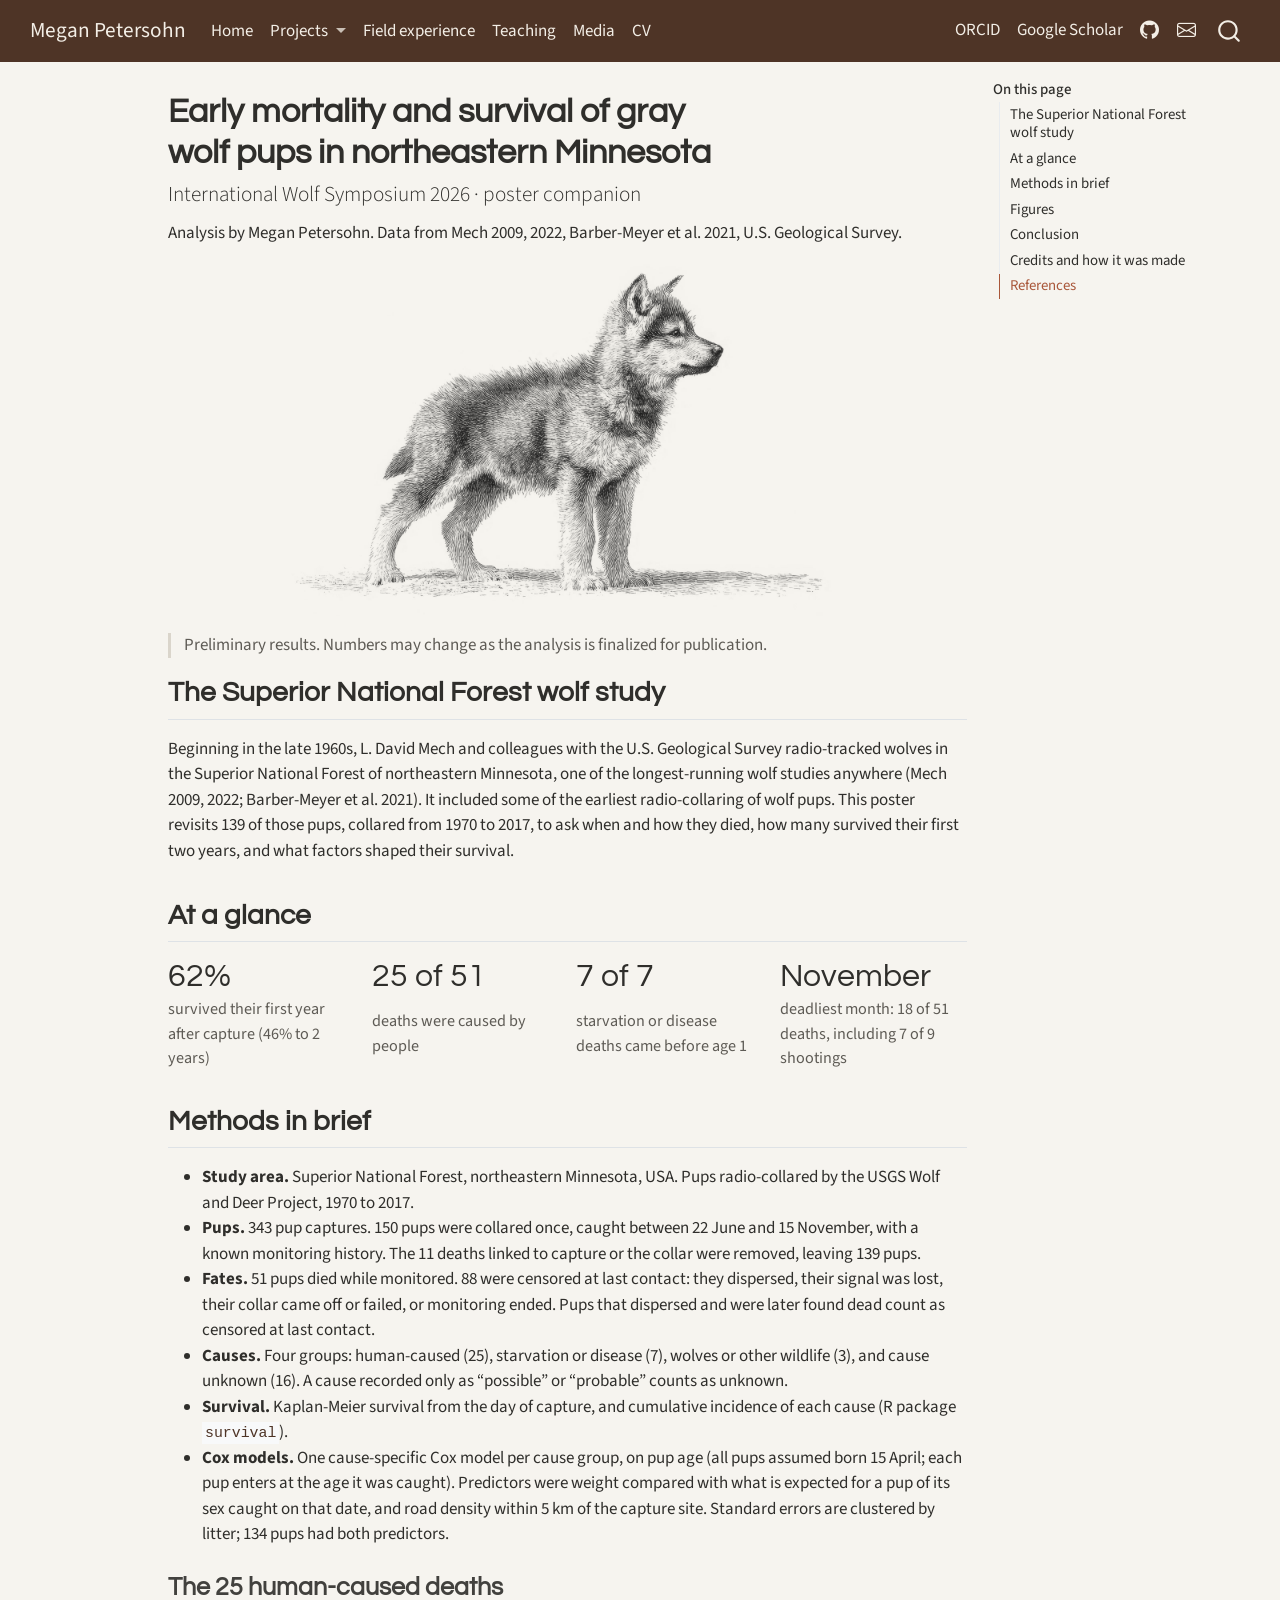
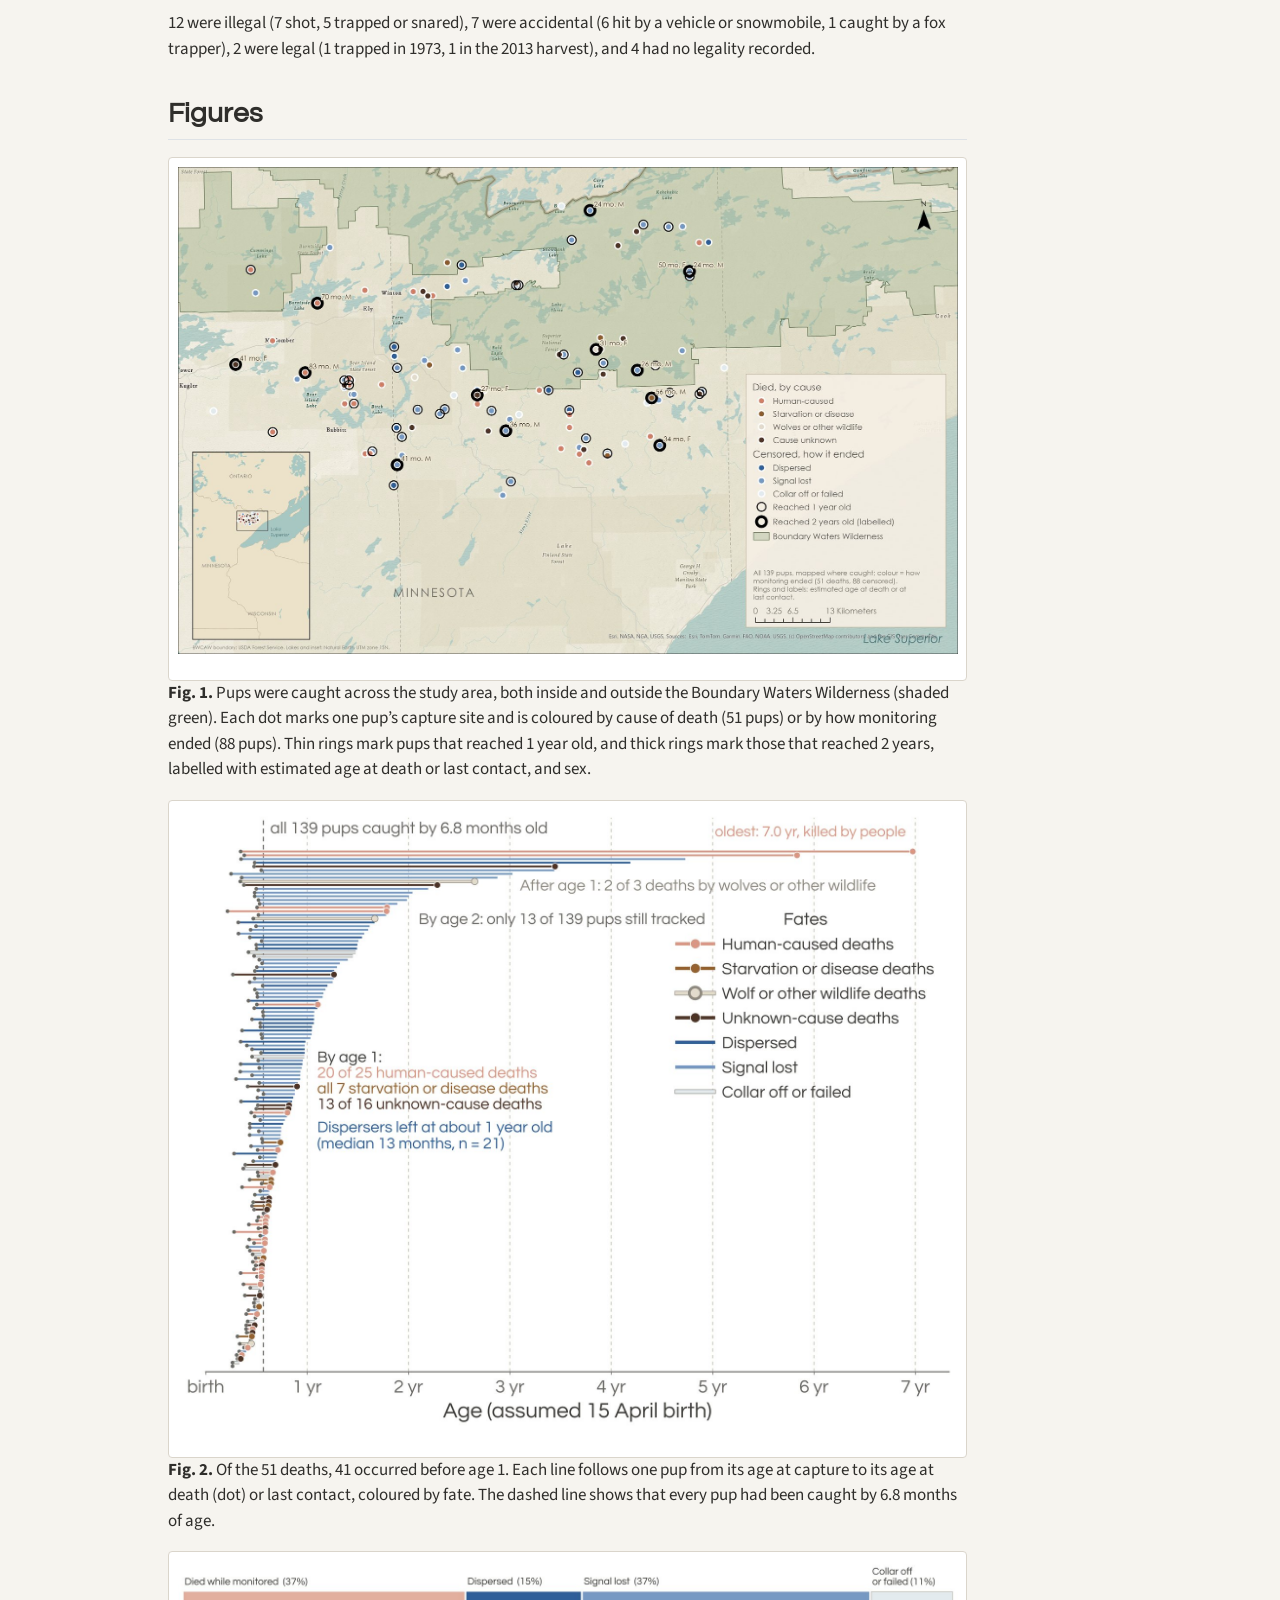
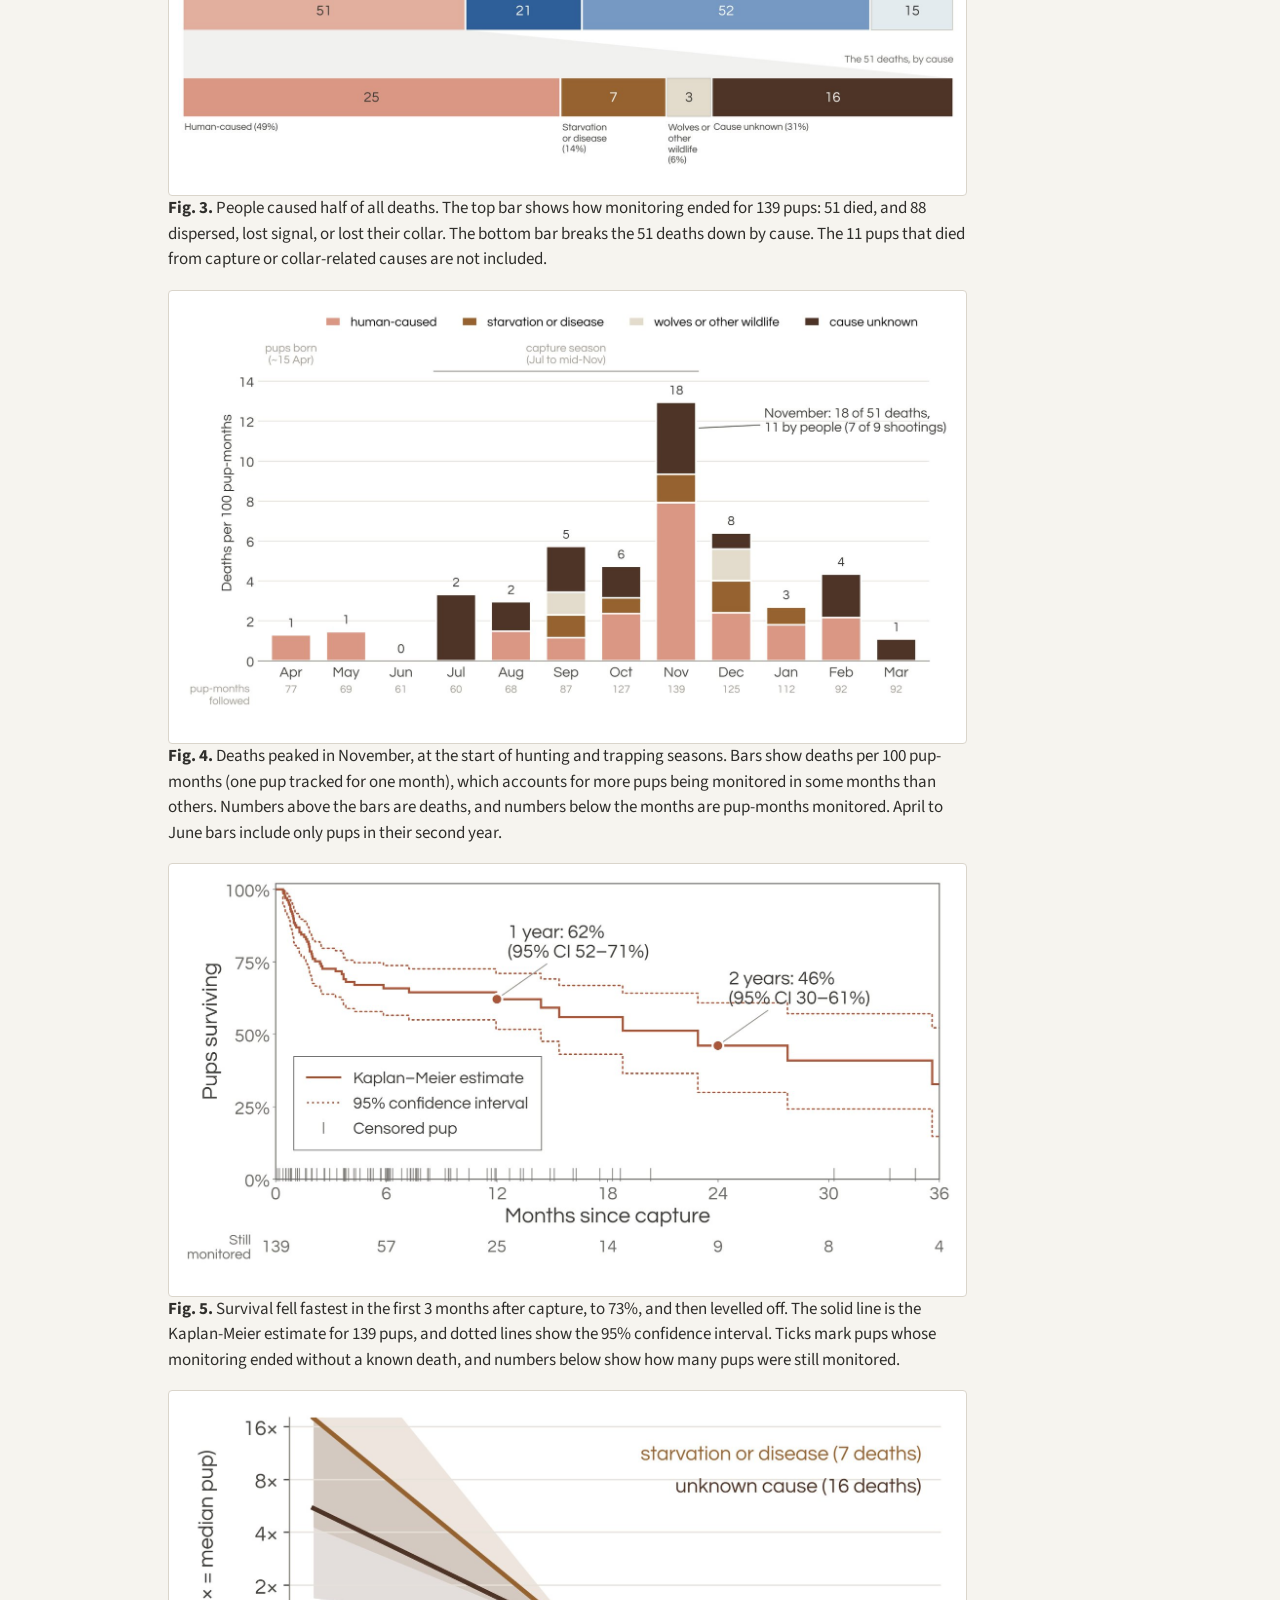
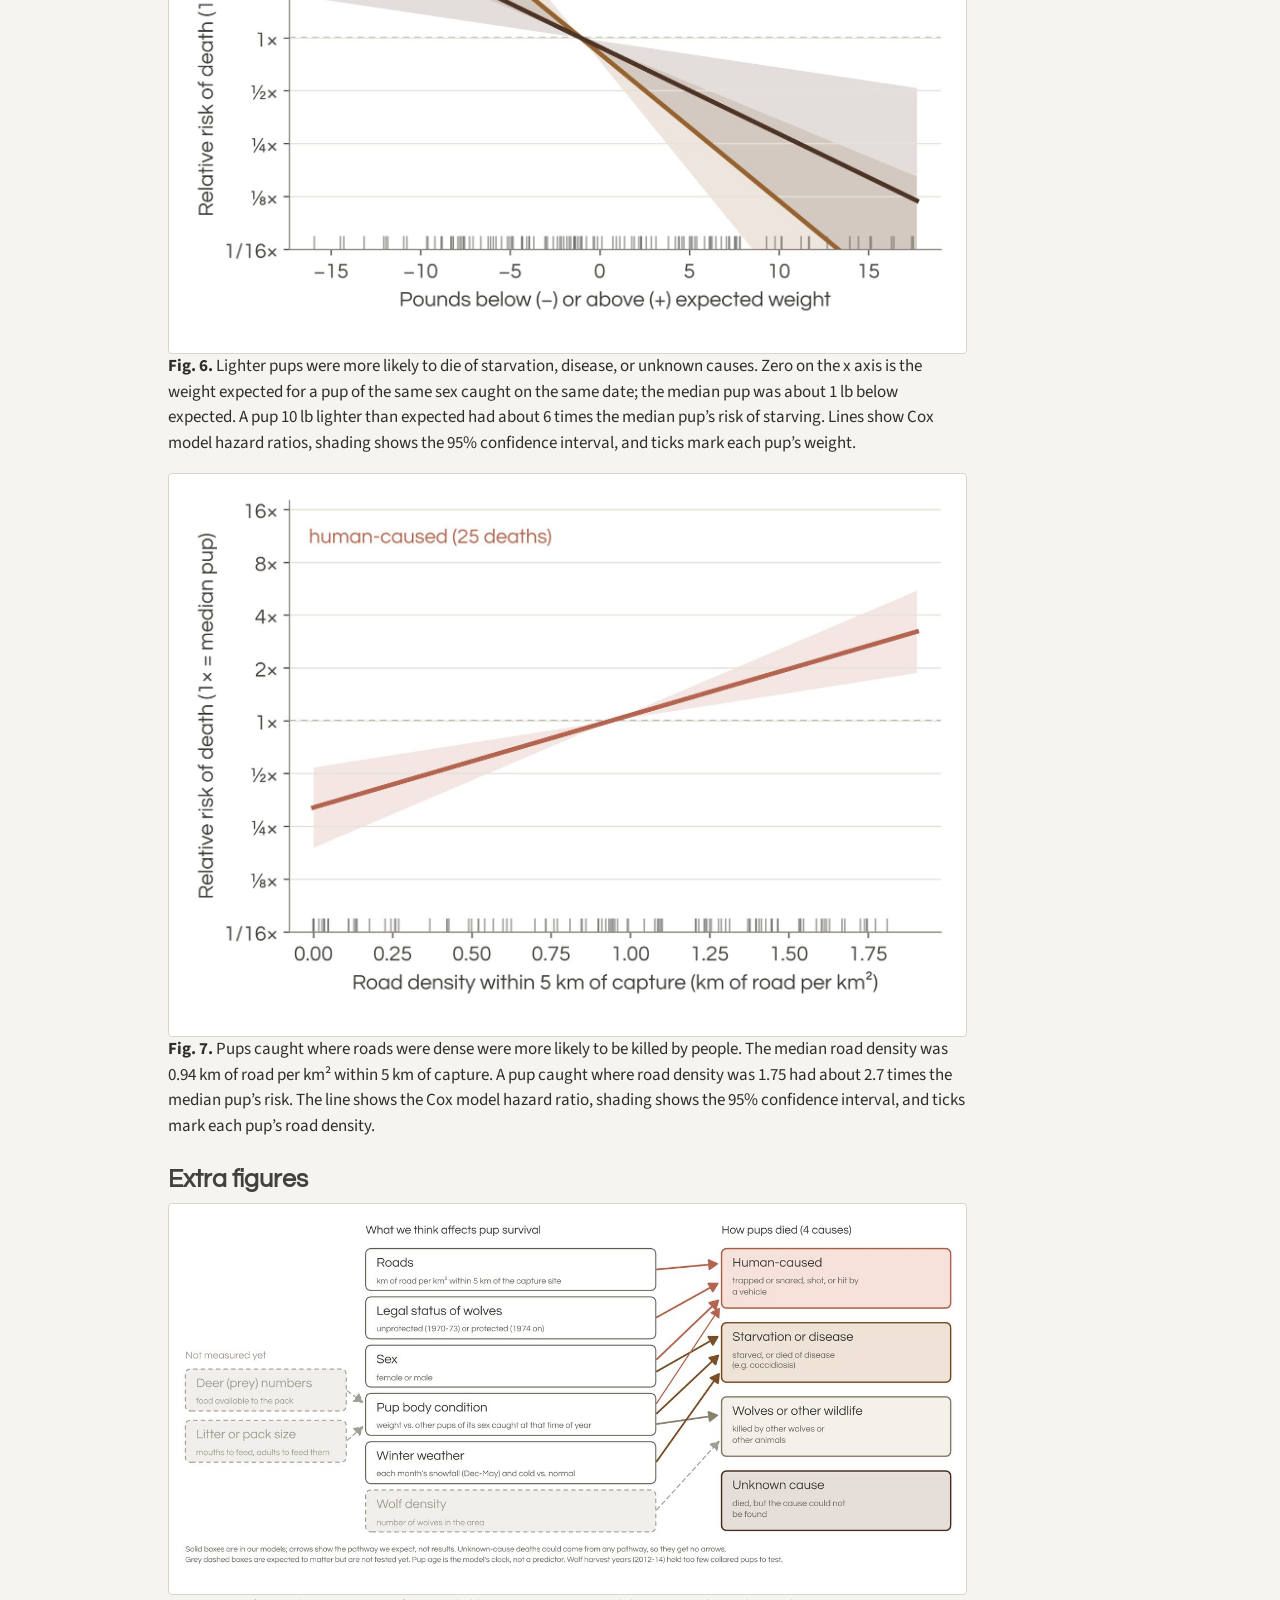
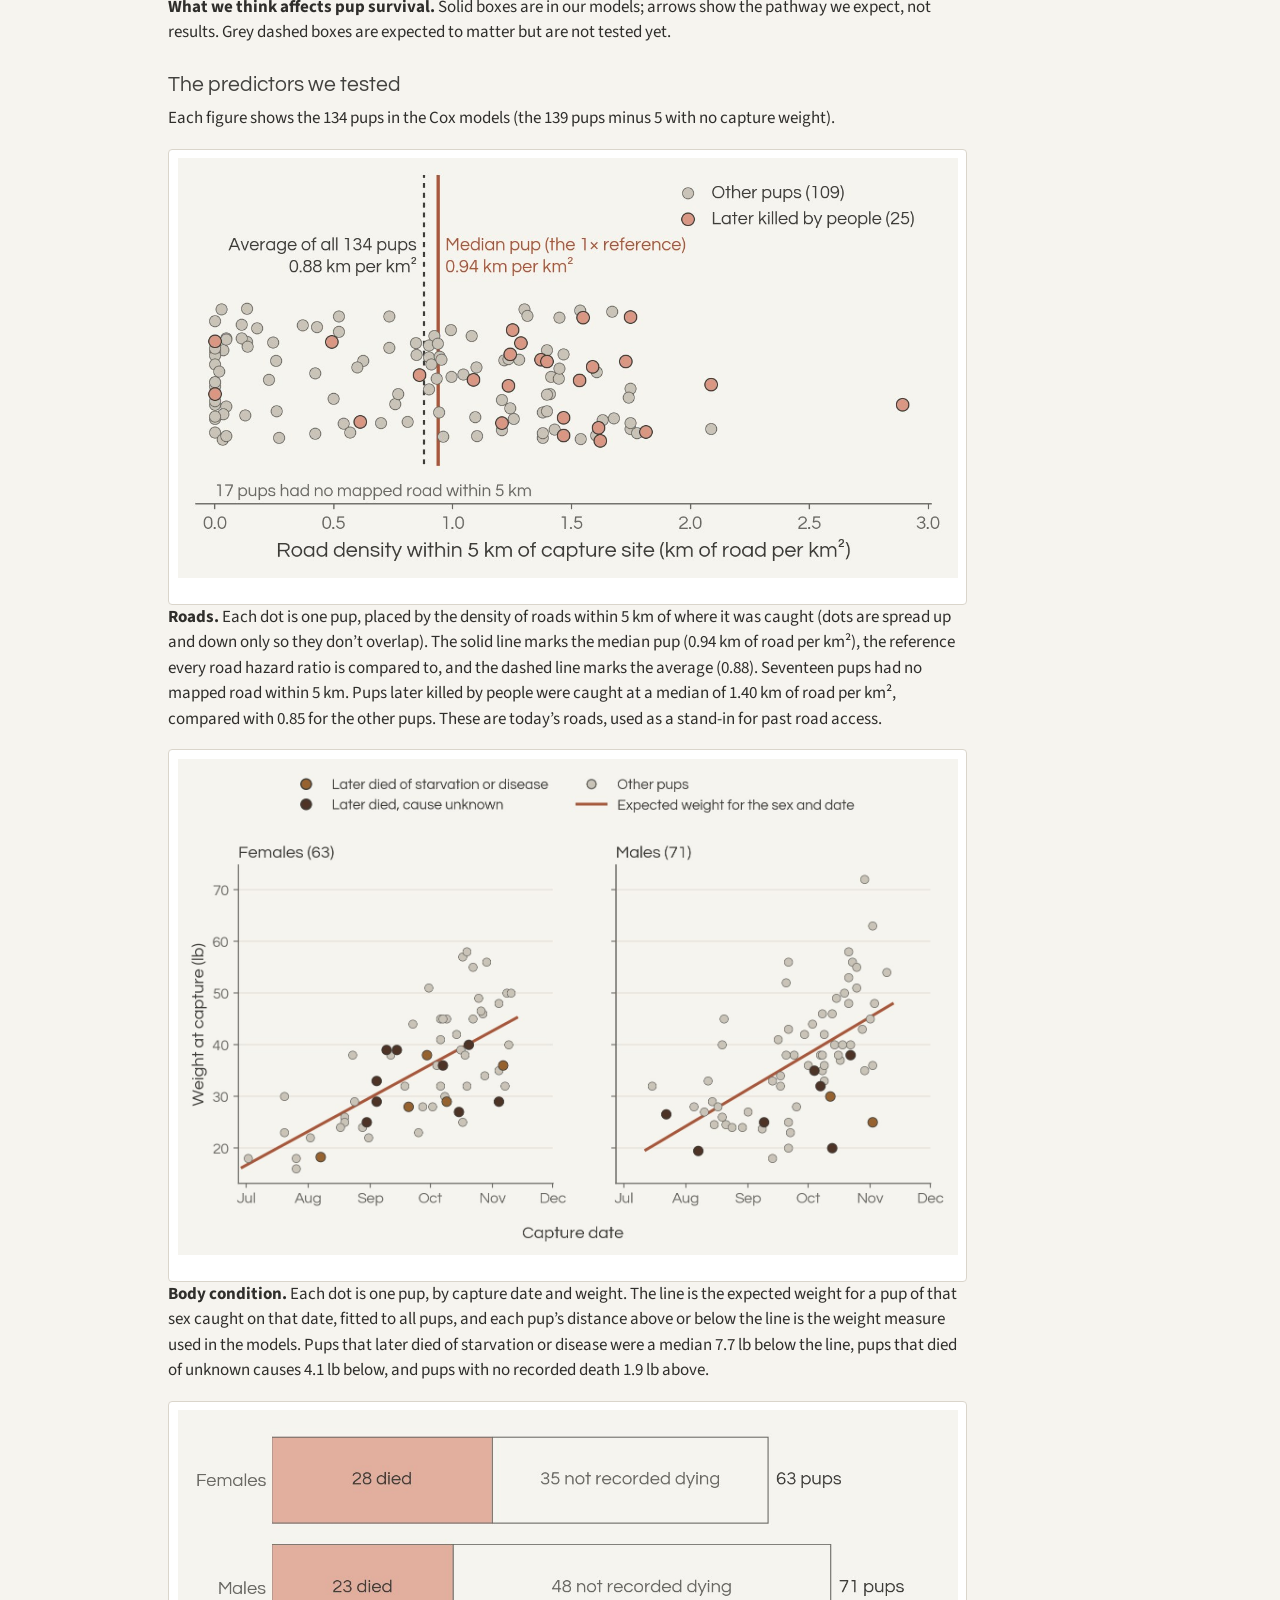
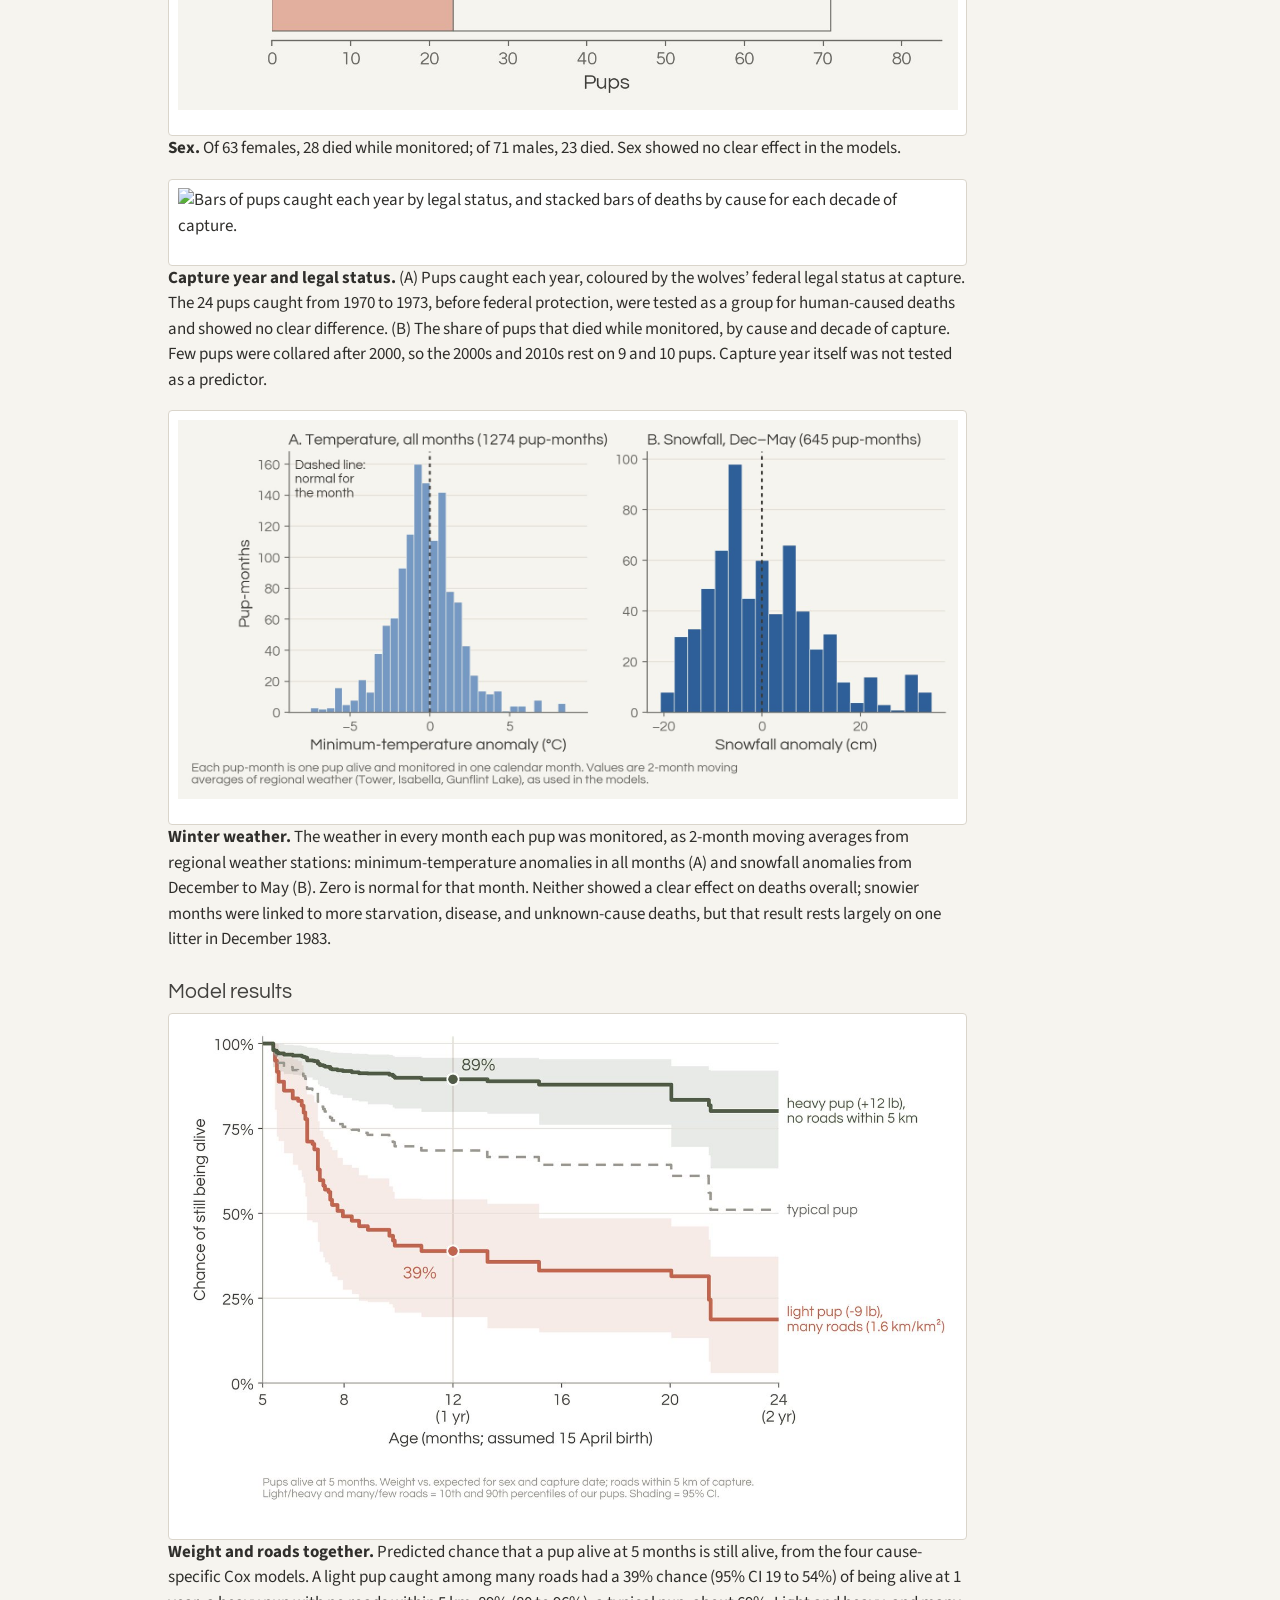
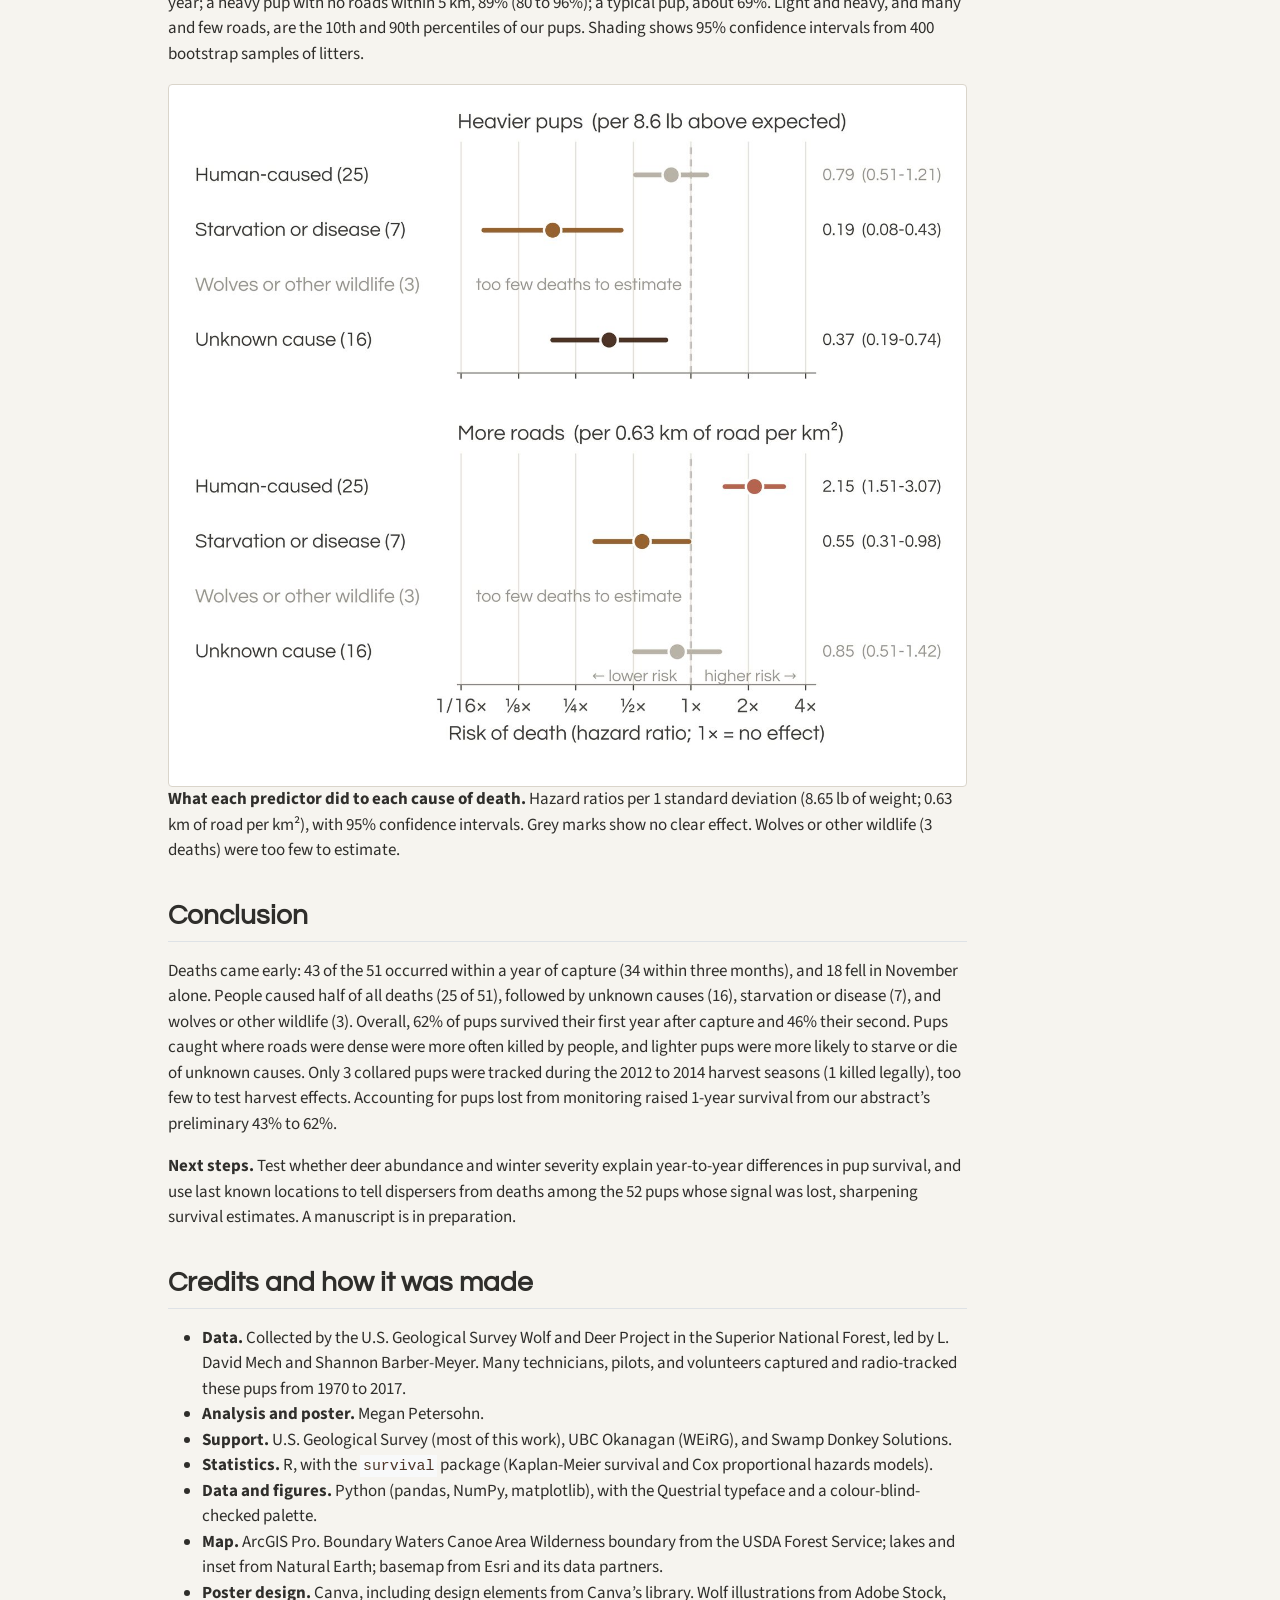
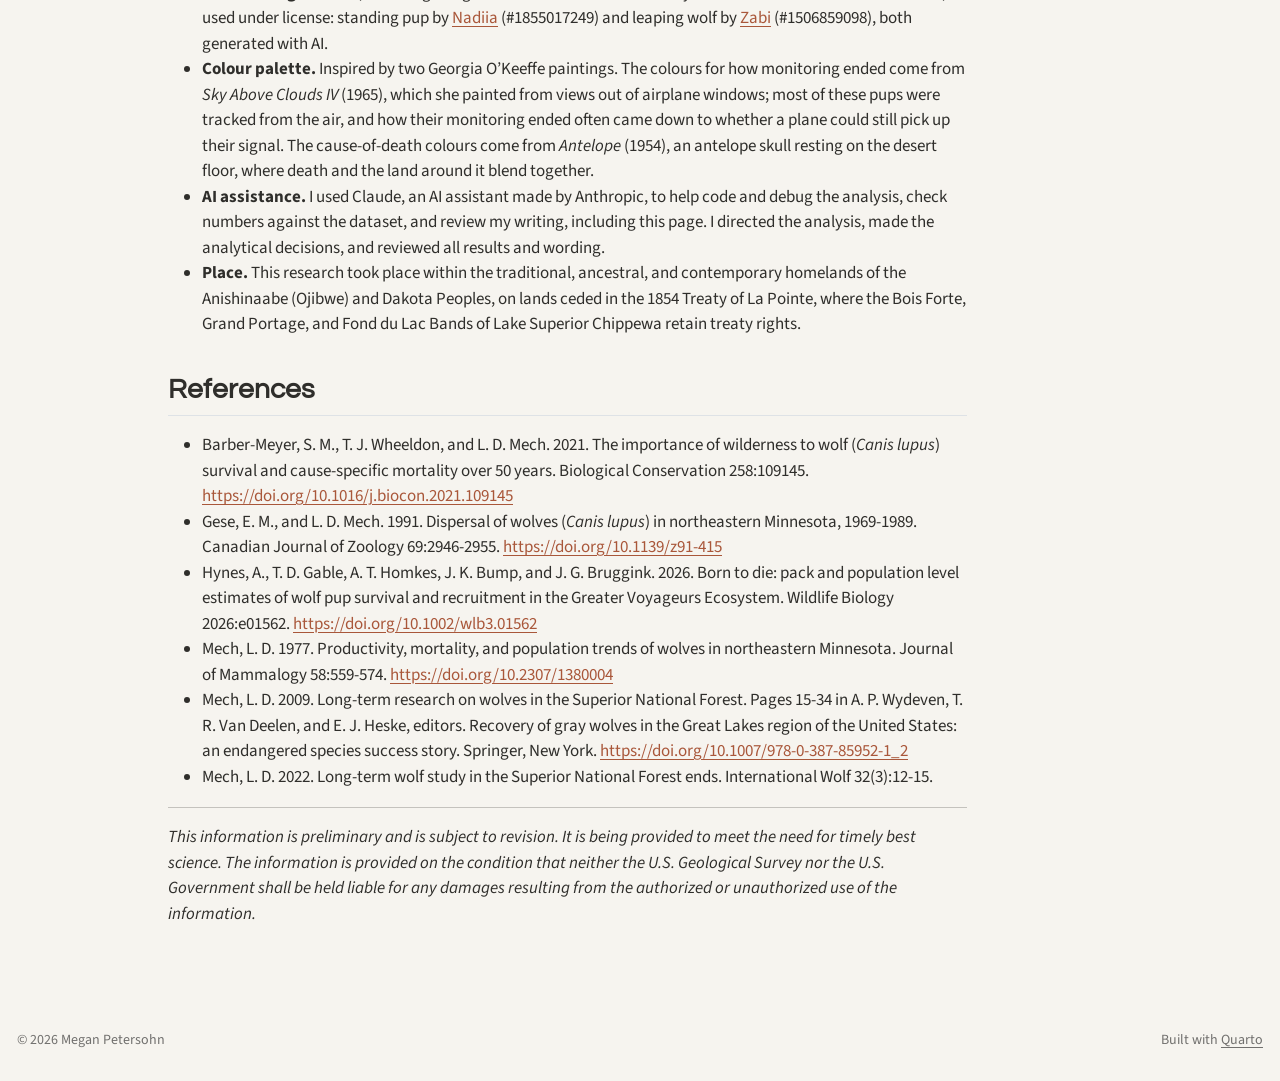
==== docs/projects/snf-wolf-pups/index.html @ c28c731f "Add DAG and predictor figures to poster page" ====
<!DOCTYPE html>
<html xmlns="http://www.w3.org/1999/xhtml" lang="en" xml:lang="en"><head>

<meta charset="utf-8">
<meta name="generator" content="quarto-1.6.40">

<meta name="viewport" content="width=device-width, initial-scale=1.0, user-scalable=yes">

<meta name="description" content="Analysis by Megan Petersohn. Data from Mech 2009, 2022, Barber-Meyer et al.&nbsp;2021, U.S. Geological Survey.">

<title>Early mortality and survival of gray wolf pups in northeastern Minnesota – Megan Petersohn</title>
<style>
code{white-space: pre-wrap;}
span.smallcaps{font-variant: small-caps;}
div.columns{display: flex; gap: min(4vw, 1.5em);}
div.column{flex: auto; overflow-x: auto;}
div.hanging-indent{margin-left: 1.5em; text-indent: -1.5em;}
ul.task-list{list-style: none;}
ul.task-list li input[type="checkbox"] {
  width: 0.8em;
  margin: 0 0.8em 0.2em -1em; /* quarto-specific, see https://github.com/quarto-dev/quarto-cli/issues/4556 */ 
  vertical-align: middle;
}
</style>


<script src="../../site_libs/quarto-nav/quarto-nav.js"></script>
<script src="../../site_libs/quarto-nav/headroom.min.js"></script>
<script src="../../site_libs/clipboard/clipboard.min.js"></script>
<script src="../../site_libs/quarto-search/autocomplete.umd.js"></script>
<script src="../../site_libs/quarto-search/fuse.min.js"></script>
<script src="../../site_libs/quarto-search/quarto-search.js"></script>
<meta name="quarto:offset" content="../../">
<script src="../../site_libs/quarto-html/quarto.js"></script>
<script src="../../site_libs/quarto-html/popper.min.js"></script>
<script src="../../site_libs/quarto-html/tippy.umd.min.js"></script>
<script src="../../site_libs/quarto-html/anchor.min.js"></script>
<link href="../../site_libs/quarto-html/tippy.css" rel="stylesheet">
<link href="../../site_libs/quarto-html/quarto-syntax-highlighting-549806ee2085284f45b00abea8c6df48.css" rel="stylesheet" id="quarto-text-highlighting-styles">
<script src="../../site_libs/bootstrap/bootstrap.min.js"></script>
<link href="../../site_libs/bootstrap/bootstrap-icons.css" rel="stylesheet">
<link href="../../site_libs/bootstrap/bootstrap-301045ceb5a69488ad2a655b0d117735.min.css" rel="stylesheet" append-hash="true" id="quarto-bootstrap" data-mode="light">
<script id="quarto-search-options" type="application/json">{
  "location": "navbar",
  "copy-button": false,
  "collapse-after": 3,
  "panel-placement": "end",
  "type": "overlay",
  "limit": 50,
  "keyboard-shortcut": [
    "f",
    "/",
    "s"
  ],
  "show-item-context": false,
  "language": {
    "search-no-results-text": "No results",
    "search-matching-documents-text": "matching documents",
    "search-copy-link-title": "Copy link to search",
    "search-hide-matches-text": "Hide additional matches",
    "search-more-match-text": "more match in this document",
    "search-more-matches-text": "more matches in this document",
    "search-clear-button-title": "Clear",
    "search-text-placeholder": "",
    "search-detached-cancel-button-title": "Cancel",
    "search-submit-button-title": "Submit",
    "search-label": "Search"
  }
}</script>
<style>html{ scroll-behavior: smooth; }</style>


</head>

<body class="nav-fixed">

<div id="quarto-search-results"></div>
  <header id="quarto-header" class="headroom fixed-top">
    <nav class="navbar navbar-expand-xl " data-bs-theme="dark">
      <div class="navbar-container container-fluid">
      <div class="navbar-brand-container mx-auto">
    <a class="navbar-brand" href="../../index.html">
    <span class="navbar-title">Megan Petersohn</span>
    </a>
  </div>
            <div id="quarto-search" class="" title="Search"></div>
          <button class="navbar-toggler" type="button" data-bs-toggle="collapse" data-bs-target="#navbarCollapse" aria-controls="navbarCollapse" role="menu" aria-expanded="false" aria-label="Toggle navigation" onclick="if (window.quartoToggleHeadroom) { window.quartoToggleHeadroom(); }">
  <span class="navbar-toggler-icon"></span>
</button>
          <div class="collapse navbar-collapse" id="navbarCollapse">
            <ul class="navbar-nav navbar-nav-scroll me-auto">
  <li class="nav-item">
    <a class="nav-link" href="../../index.html"> 
<span class="menu-text">Home</span></a>
  </li>  
  <li class="nav-item dropdown ">
    <a class="nav-link dropdown-toggle" href="#" id="nav-menu-projects" role="link" data-bs-toggle="dropdown" aria-expanded="false">
 <span class="menu-text">Projects</span>
    </a>
    <ul class="dropdown-menu" aria-labelledby="nav-menu-projects">    
        <li>
    <a class="dropdown-item" href="../../research.html">
 <span class="dropdown-text">Current projects</span></a>
  </li>  
        <li>
    <a class="dropdown-item" href="../../projects/wtd-expansion/index.html">
 <span class="dropdown-text">White-tailed deer</span></a>
  </li>  
        <li>
    <a class="dropdown-item" href="../../projects/snf-wolf-pups/index.html">
 <span class="dropdown-text">Wolf pup survival</span></a>
  </li>  
    </ul>
  </li>
  <li class="nav-item">
    <a class="nav-link" href="../../experience.html"> 
<span class="menu-text">Field experience</span></a>
  </li>  
  <li class="nav-item">
    <a class="nav-link" href="../../teaching.html"> 
<span class="menu-text">Teaching</span></a>
  </li>  
  <li class="nav-item">
    <a class="nav-link" href="../../media.html"> 
<span class="menu-text">Media</span></a>
  </li>  
  <li class="nav-item">
    <a class="nav-link" href="../../cv.html"> 
<span class="menu-text">CV</span></a>
  </li>  
</ul>
            <ul class="navbar-nav navbar-nav-scroll ms-auto">
  <li class="nav-item">
    <a class="nav-link" href="https://orcid.org/0000-0002-8955-9980"> 
<span class="menu-text">ORCID</span></a>
  </li>  
  <li class="nav-item">
    <a class="nav-link" href="https://scholar.google.com/citations?user=bjq4MwMAAAAJ"> 
<span class="menu-text">Google Scholar</span></a>
  </li>  
  <li class="nav-item compact">
    <a class="nav-link" href="https://github.com/meganpetersohn"> <i class="bi bi-github" role="img" aria-label="GitHub">
</i> 
<span class="menu-text"></span></a>
  </li>  
  <li class="nav-item compact">
    <a class="nav-link" href="mailto:megan.c.petersohn@gmail.com"> <i class="bi bi-envelope" role="img" aria-label="Email">
</i> 
<span class="menu-text"></span></a>
  </li>  
</ul>
          </div> <!-- /navcollapse -->
            <div class="quarto-navbar-tools">
</div>
      </div> <!-- /container-fluid -->
    </nav>
</header>
<!-- content -->
<div id="quarto-content" class="quarto-container page-columns page-rows-contents page-layout-article page-navbar">
<!-- sidebar -->
<!-- margin-sidebar -->
    <div id="quarto-margin-sidebar" class="sidebar margin-sidebar">
        <nav id="TOC" role="doc-toc" class="toc-active">
    <h2 id="toc-title">On this page</h2>
   
  <ul>
  <li><a href="#the-superior-national-forest-wolf-study" id="toc-the-superior-national-forest-wolf-study" class="nav-link active" data-scroll-target="#the-superior-national-forest-wolf-study">The Superior National Forest wolf study</a></li>
  <li><a href="#at-a-glance" id="toc-at-a-glance" class="nav-link" data-scroll-target="#at-a-glance">At a glance</a></li>
  <li><a href="#methods-in-brief" id="toc-methods-in-brief" class="nav-link" data-scroll-target="#methods-in-brief">Methods in brief</a>
  <ul class="collapse">
  <li><a href="#the-25-human-caused-deaths" id="toc-the-25-human-caused-deaths" class="nav-link" data-scroll-target="#the-25-human-caused-deaths">The 25 human-caused deaths</a></li>
  </ul></li>
  <li><a href="#figures" id="toc-figures" class="nav-link" data-scroll-target="#figures">Figures</a>
  <ul class="collapse">
  <li><a href="#extra-figures" id="toc-extra-figures" class="nav-link" data-scroll-target="#extra-figures">Extra figures</a></li>
  </ul></li>
  <li><a href="#conclusion" id="toc-conclusion" class="nav-link" data-scroll-target="#conclusion">Conclusion</a></li>
  <li><a href="#credits-and-how-it-was-made" id="toc-credits-and-how-it-was-made" class="nav-link" data-scroll-target="#credits-and-how-it-was-made">Credits and how it was made</a></li>
  <li><a href="#references" id="toc-references" class="nav-link" data-scroll-target="#references">References</a></li>
  </ul>
</nav>
    </div>
<!-- main -->
<main class="content" id="quarto-document-content">

<header id="title-block-header" class="quarto-title-block default">
<div class="quarto-title">
<h1 class="title">Early mortality and survival of gray wolf pups in northeastern Minnesota</h1>
<p class="subtitle lead">International Wolf Symposium 2026 · poster companion</p>
</div>

<div>
  <div class="description">
    Analysis by Megan Petersohn. Data from Mech 2009, 2022, Barber-Meyer et al.&nbsp;2021, U.S. Geological Survey.
  </div>
</div>


<div class="quarto-title-meta">

    
  
    
  </div>
  


</header>


<img src="figs/wolf_pup_header.jpg" alt="Pencil-style drawing of a young wolf pup standing in profile, looking right." class="pup-header">
<div class="prelim">
<p>Preliminary results. Numbers may change as the analysis is finalized for publication.</p>
</div>
<section id="the-superior-national-forest-wolf-study" class="level2">
<h2 class="anchored" data-anchor-id="the-superior-national-forest-wolf-study">The Superior National Forest wolf study</h2>
<p>Beginning in the late 1960s, L. David Mech and colleagues with the U.S. Geological Survey radio-tracked wolves in the Superior National Forest of northeastern Minnesota, one of the longest-running wolf studies anywhere (Mech 2009, 2022; Barber-Meyer et al.&nbsp;2021). It included some of the earliest radio-collaring of wolf pups. This poster revisits 139 of those pups, collared from 1970 to 2017, to ask when and how they died, how many survived their first two years, and what factors shaped their survival.</p>
</section>
<section id="at-a-glance" class="level2">
<h2 class="anchored" data-anchor-id="at-a-glance">At a glance</h2>
<div class="glance">
<div>
<b>62%</b><span>survived their first year after capture (46% to 2 years)</span>
</div>
<div>
<b>25 of 51</b><span>deaths were caused by people</span>
</div>
<div>
<b>7 of 7</b><span>starvation or disease deaths came before age 1</span>
</div>
<div>
<b>November</b><span>deadliest month: 18 of 51 deaths, including 7 of 9 shootings</span>
</div>
</div>
</section>
<section id="methods-in-brief" class="level2">
<h2 class="anchored" data-anchor-id="methods-in-brief">Methods in brief</h2>
<ul>
<li><strong>Study area.</strong> Superior National Forest, northeastern Minnesota, USA. Pups radio-collared by the USGS Wolf and Deer Project, 1970 to 2017.</li>
<li><strong>Pups.</strong> 343 pup captures. 150 pups were collared once, caught between 22 June and 15 November, with a known monitoring history. The 11 deaths linked to capture or the collar were removed, leaving 139 pups.</li>
<li><strong>Fates.</strong> 51 pups died while monitored. 88 were censored at last contact: they dispersed, their signal was lost, their collar came off or failed, or monitoring ended. Pups that dispersed and were later found dead count as censored at last contact.</li>
<li><strong>Causes.</strong> Four groups: human-caused (25), starvation or disease (7), wolves or other wildlife (3), and cause unknown (16). A cause recorded only as “possible” or “probable” counts as unknown.</li>
<li><strong>Survival.</strong> Kaplan-Meier survival from the day of capture, and cumulative incidence of each cause (R package <code>survival</code>).</li>
<li><strong>Cox models.</strong> One cause-specific Cox model per cause group, on pup age (all pups assumed born 15 April; each pup enters at the age it was caught). Predictors were weight compared with what is expected for a pup of its sex caught on that date, and road density within 5 km of the capture site. Standard errors are clustered by litter; 134 pups had both predictors.</li>
</ul>
<section id="the-25-human-caused-deaths" class="level3">
<h3 class="anchored" data-anchor-id="the-25-human-caused-deaths">The 25 human-caused deaths</h3>
<p>12 were illegal (7 shot, 5 trapped or snared), 7 were accidental (6 hit by a vehicle or snowmobile, 1 caught by a fox trapper), 2 were legal (1 trapped in 1973, 1 in the 2013 harvest), and 4 had no legality recorded.</p>
</section>
</section>
<section id="figures" class="level2">
<h2 class="anchored" data-anchor-id="figures">Figures</h2>
<div class="plate">
<p><img src="figs/map.jpg" class="img-fluid" alt="Map of the study area around Ely, Minnesota, showing all 139 pups at their capture sites."></p>
</div>
<p><strong>Fig. 1.</strong> Pups were caught across the study area, both inside and outside the Boundary Waters Wilderness (shaded green). Each dot marks one pup’s capture site and is coloured by cause of death (51 pups) or by how monitoring ended (88 pups). Thin rings mark pups that reached 1 year old, and thick rings mark those that reached 2 years, labelled with estimated age at death or last contact, and sex.</p>
<div class="plate">
<p><img src="figs/histories.jpg" class="img-fluid" alt="One line per pup from age at capture to death or last contact, coloured by fate."></p>
</div>
<p><strong>Fig. 2.</strong> Of the 51 deaths, 41 occurred before age 1. Each line follows one pup from its age at capture to its age at death (dot) or last contact, coloured by fate. The dashed line shows that every pup had been caught by 6.8 months of age.</p>
<div class="plate">
<p><img src="figs/fates.jpg" class="img-fluid" alt="Stacked bars of how monitoring ended and the 51 deaths by cause."></p>
</div>
<p><strong>Fig. 3.</strong> People caused half of all deaths. The top bar shows how monitoring ended for 139 pups: 51 died, and 88 dispersed, lost signal, or lost their collar. The bottom bar breaks the 51 deaths down by cause. The 11 pups that died from capture or collar-related causes are not included.</p>
<div class="plate">
<p><img src="figs/calendar.jpg" class="img-fluid" alt="Deaths per 100 pup-months by calendar month and cause, peaking in November."></p>
</div>
<p><strong>Fig. 4.</strong> Deaths peaked in November, at the start of hunting and trapping seasons. Bars show deaths per 100 pup-months (one pup tracked for one month), which accounts for more pups being monitored in some months than others. Numbers above the bars are deaths, and numbers below the months are pup-months monitored. April to June bars include only pups in their second year.</p>
<div class="plate">
<p><img src="figs/km.jpg" class="img-fluid" alt="Kaplan-Meier survival curve over 36 months since capture."></p>
</div>
<p><strong>Fig. 5.</strong> Survival fell fastest in the first 3 months after capture, to 73%, and then levelled off. The solid line is the Kaplan-Meier estimate for 139 pups, and dotted lines show the 95% confidence interval. Ticks mark pups whose monitoring ended without a known death, and numbers below show how many pups were still monitored.</p>
<div class="plate">
<p><img src="figs/weight.jpg" class="img-fluid" alt="Relative risk of starvation or disease and unknown-cause death falling with pup weight."></p>
</div>
<p><strong>Fig. 6.</strong> Lighter pups were more likely to die of starvation, disease, or unknown causes. Zero on the x axis is the weight expected for a pup of the same sex caught on the same date; the median pup was about 1 lb below expected. A pup 10 lb lighter than expected had about 6 times the median pup’s risk of starving. Lines show Cox model hazard ratios, shading shows the 95% confidence interval, and ticks mark each pup’s weight.</p>
<div class="plate">
<p><img src="figs/roads.jpg" class="img-fluid" alt="Relative risk of a human-caused death rising with road density."></p>
</div>
<p><strong>Fig. 7.</strong> Pups caught where roads were dense were more likely to be killed by people. The median road density was 0.94 km of road per km² within 5 km of capture. A pup caught where road density was 1.75 had about 2.7 times the median pup’s risk. The line shows the Cox model hazard ratio, shading shows the 95% confidence interval, and ticks mark each pup’s road density.</p>
<section id="extra-figures" class="level3">
<h3 class="anchored" data-anchor-id="extra-figures">Extra figures</h3>
<div class="plate">
<p><img src="figs/dag.jpg" class="img-fluid" alt="Diagram of factors expected to affect each cause of death."></p>
</div>
<p><strong>What we think affects pup survival.</strong> Solid boxes are in our models; arrows show the pathway we expect, not results. Grey dashed boxes are expected to matter but are not tested yet.</p>
<section id="the-predictors-we-tested" class="level4">
<h4 class="anchored" data-anchor-id="the-predictors-we-tested">The predictors we tested</h4>
<p>Each figure shows the 134 pups in the Cox models (the 139 pups minus 5 with no capture weight).</p>
<div class="plate">
<p><img src="figs/pred_roads.jpg" class="img-fluid" alt="Dot plot of road density within 5 km of each pup's capture site, with the median and average marked and pups later killed by people highlighted."></p>
</div>
<p><strong>Roads.</strong> Each dot is one pup, placed by the density of roads within 5 km of where it was caught (dots are spread up and down only so they don’t overlap). The solid line marks the median pup (0.94 km of road per km²), the reference every road hazard ratio is compared to, and the dashed line marks the average (0.88). Seventeen pups had no mapped road within 5 km. Pups later killed by people were caught at a median of 1.40 km of road per km², compared with 0.85 for the other pups. These are today’s roads, used as a stand-in for past road access.</p>
<div class="plate">
<p><img src="figs/pred_weight.jpg" class="img-fluid" alt="Weight at capture against capture date for females and males, with a line for expected weight and pups that later died of starvation, disease, or unknown causes highlighted."></p>
</div>
<p><strong>Body condition.</strong> Each dot is one pup, by capture date and weight. The line is the expected weight for a pup of that sex caught on that date, fitted to all pups, and each pup’s distance above or below the line is the weight measure used in the models. Pups that later died of starvation or disease were a median 7.7 lb below the line, pups that died of unknown causes 4.1 lb below, and pups with no recorded death 1.9 lb above.</p>
<div class="plate">
<p><img src="figs/pred_sex.jpg" class="img-fluid" alt="Bars showing 63 females, 28 of which died while monitored, and 71 males, 23 of which died."></p>
</div>
<p><strong>Sex.</strong> Of 63 females, 28 died while monitored; of 71 males, 23 died. Sex showed no clear effect in the models.</p>
<div class="plate">
<p><img src="figs/pred_year_status.jpg" class="img-fluid" alt="Bars of pups caught each year by legal status, and stacked bars of deaths by cause for each decade of capture."></p>
</div>
<p><strong>Capture year and legal status.</strong> (A) Pups caught each year, coloured by the wolves’ federal legal status at capture. The 24 pups caught from 1970 to 1973, before federal protection, were tested as a group for human-caused deaths and showed no clear difference. (B) The share of pups that died while monitored, by cause and decade of capture. Few pups were collared after 2000, so the 2000s and 2010s rest on 9 and 10 pups. Capture year itself was not tested as a predictor.</p>
<div class="plate">
<p><img src="figs/pred_weather.jpg" class="img-fluid" alt="Histograms of monthly minimum-temperature anomalies and December to May snowfall anomalies across all pup-months."></p>
</div>
<p><strong>Winter weather.</strong> The weather in every month each pup was monitored, as 2-month moving averages from regional weather stations: minimum-temperature anomalies in all months (A) and snowfall anomalies from December to May (B). Zero is normal for that month. Neither showed a clear effect on deaths overall; snowier months were linked to more starvation, disease, and unknown-cause deaths, but that result rests largely on one litter in December 1983.</p>
</section>
<section id="model-results" class="level4">
<h4 class="anchored" data-anchor-id="model-results">Model results</h4>
<div class="plate">
<p><img src="figs/twopups.jpg" class="img-fluid" alt="Predicted survival from 5 to 24 months for a light pup near many roads versus a heavy pup with no roads nearby."></p>
</div>
<p><strong>Weight and roads together.</strong> Predicted chance that a pup alive at 5 months is still alive, from the four cause-specific Cox models. A light pup caught among many roads had a 39% chance (95% CI 19 to 54%) of being alive at 1 year; a heavy pup with no roads within 5 km, 89% (80 to 96%); a typical pup, about 69%. Light and heavy, and many and few roads, are the 10th and 90th percentiles of our pups. Shading shows 95% confidence intervals from 400 bootstrap samples of litters.</p>
<div class="plate">
<p><img src="figs/forest.jpg" class="img-fluid" alt="Hazard ratios per standard deviation of weight and road density for each cause of death."></p>
</div>
<p><strong>What each predictor did to each cause of death.</strong> Hazard ratios per 1 standard deviation (8.65 lb of weight; 0.63 km of road per km²), with 95% confidence intervals. Grey marks show no clear effect. Wolves or other wildlife (3 deaths) were too few to estimate.</p>
</section>
</section>
</section>
<section id="conclusion" class="level2">
<h2 class="anchored" data-anchor-id="conclusion">Conclusion</h2>
<p>Deaths came early: 43 of the 51 occurred within a year of capture (34 within three months), and 18 fell in November alone. People caused half of all deaths (25 of 51), followed by unknown causes (16), starvation or disease (7), and wolves or other wildlife (3). Overall, 62% of pups survived their first year after capture and 46% their second. Pups caught where roads were dense were more often killed by people, and lighter pups were more likely to starve or die of unknown causes. Only 3 collared pups were tracked during the 2012 to 2014 harvest seasons (1 killed legally), too few to test harvest effects. Accounting for pups lost from monitoring raised 1-year survival from our abstract’s preliminary 43% to 62%.</p>
<p><strong>Next steps.</strong> Test whether deer abundance and winter severity explain year-to-year differences in pup survival, and use last known locations to tell dispersers from deaths among the 52 pups whose signal was lost, sharpening survival estimates. A manuscript is in preparation.</p>
</section>
<section id="credits-and-how-it-was-made" class="level2">
<h2 class="anchored" data-anchor-id="credits-and-how-it-was-made">Credits and how it was made</h2>
<ul>
<li><strong>Data.</strong> Collected by the U.S. Geological Survey Wolf and Deer Project in the Superior National Forest, led by L. David Mech and Shannon Barber-Meyer. Many technicians, pilots, and volunteers captured and radio-tracked these pups from 1970 to 2017.</li>
<li><strong>Analysis and poster.</strong> Megan Petersohn.</li>
<li><strong>Support.</strong> U.S. Geological Survey (most of this work), UBC Okanagan (WEiRG), and Swamp Donkey Solutions.</li>
<li><strong>Statistics.</strong> R, with the <code>survival</code> package (Kaplan-Meier survival and Cox proportional hazards models).</li>
<li><strong>Data and figures.</strong> Python (pandas, NumPy, matplotlib), with the Questrial typeface and a colour-blind-checked palette.</li>
<li><strong>Map.</strong> ArcGIS Pro. Boundary Waters Canoe Area Wilderness boundary from the USDA Forest Service; lakes and inset from Natural Earth; basemap from Esri and its data partners.</li>
<li><strong>Poster design.</strong> Canva, including design elements from Canva’s library. Wolf illustrations from Adobe Stock, used under license: standing pup by <a href="https://stock.adobe.com/contributor/211487462/nadiia">Nadiia</a> (#1855017249) and leaping wolf by <a href="https://stock.adobe.com/contributor/211723773/zabi">Zabi</a> (#1506859098), both generated with AI.</li>
<li><strong>Colour palette.</strong> Inspired by two Georgia O’Keeffe paintings. The colours for how monitoring ended come from <em>Sky Above Clouds IV</em> (1965), which she painted from views out of airplane windows; most of these pups were tracked from the air, and how their monitoring ended often came down to whether a plane could still pick up their signal. The cause-of-death colours come from <em>Antelope</em> (1954), an antelope skull resting on the desert floor, where death and the land around it blend together.</li>
<li><strong>AI assistance.</strong> I used Claude, an AI assistant made by Anthropic, to help code and debug the analysis, check numbers against the dataset, and review my writing, including this page. I directed the analysis, made the analytical decisions, and reviewed all results and wording.</li>
<li><strong>Place.</strong> This research took place within the traditional, ancestral, and contemporary homelands of the Anishinaabe (Ojibwe) and Dakota Peoples, on lands ceded in the 1854 Treaty of La Pointe, where the Bois Forte, Grand Portage, and Fond du Lac Bands of Lake Superior Chippewa retain treaty rights.</li>
</ul>
</section>
<section id="references" class="level2">
<h2 class="anchored" data-anchor-id="references">References</h2>
<ul>
<li>Barber-Meyer, S. M., T. J. Wheeldon, and L. D. Mech. 2021. The importance of wilderness to wolf (<em>Canis lupus</em>) survival and cause-specific mortality over 50 years. Biological Conservation 258:109145. <a href="https://doi.org/10.1016/j.biocon.2021.109145" class="uri">https://doi.org/10.1016/j.biocon.2021.109145</a></li>
<li>Gese, E. M., and L. D. Mech. 1991. Dispersal of wolves (<em>Canis lupus</em>) in northeastern Minnesota, 1969-1989. Canadian Journal of Zoology 69:2946-2955. <a href="https://doi.org/10.1139/z91-415" class="uri">https://doi.org/10.1139/z91-415</a></li>
<li>Hynes, A., T. D. Gable, A. T. Homkes, J. K. Bump, and J. G. Bruggink. 2026. Born to die: pack and population level estimates of wolf pup survival and recruitment in the Greater Voyageurs Ecosystem. Wildlife Biology 2026:e01562. <a href="https://doi.org/10.1002/wlb3.01562" class="uri">https://doi.org/10.1002/wlb3.01562</a></li>
<li>Mech, L. D. 1977. Productivity, mortality, and population trends of wolves in northeastern Minnesota. Journal of Mammalogy 58:559-574. <a href="https://doi.org/10.2307/1380004" class="uri">https://doi.org/10.2307/1380004</a></li>
<li>Mech, L. D. 2009. Long-term research on wolves in the Superior National Forest. Pages 15-34 in A. P. Wydeven, T. R. Van Deelen, and E. J. Heske, editors. Recovery of gray wolves in the Great Lakes region of the United States: an endangered species success story. Springer, New York. <a href="https://doi.org/10.1007/978-0-387-85952-1_2" class="uri">https://doi.org/10.1007/978-0-387-85952-1_2</a></li>
<li>Mech, L. D. 2022. Long-term wolf study in the Superior National Forest ends. International Wolf 32(3):12-15.</li>
</ul>
<hr>
<p><em>This information is preliminary and is subject to revision. It is being provided to meet the need for timely best science. The information is provided on the condition that neither the U.S. Geological Survey nor the U.S. Government shall be held liable for any damages resulting from the authorized or unauthorized use of the information.</em></p>


</section>

</main> <!-- /main -->
<script id="quarto-html-after-body" type="application/javascript">
window.document.addEventListener("DOMContentLoaded", function (event) {
  const toggleBodyColorMode = (bsSheetEl) => {
    const mode = bsSheetEl.getAttribute("data-mode");
    const bodyEl = window.document.querySelector("body");
    if (mode === "dark") {
      bodyEl.classList.add("quarto-dark");
      bodyEl.classList.remove("quarto-light");
    } else {
      bodyEl.classList.add("quarto-light");
      bodyEl.classList.remove("quarto-dark");
    }
  }
  const toggleBodyColorPrimary = () => {
    const bsSheetEl = window.document.querySelector("link#quarto-bootstrap");
    if (bsSheetEl) {
      toggleBodyColorMode(bsSheetEl);
    }
  }
  toggleBodyColorPrimary();  
  const icon = "";
  const anchorJS = new window.AnchorJS();
  anchorJS.options = {
    placement: 'right',
    icon: icon
  };
  anchorJS.add('.anchored');
  const isCodeAnnotation = (el) => {
    for (const clz of el.classList) {
      if (clz.startsWith('code-annotation-')) {                     
        return true;
      }
    }
    return false;
  }
  const onCopySuccess = function(e) {
    // button target
    const button = e.trigger;
    // don't keep focus
    button.blur();
    // flash "checked"
    button.classList.add('code-copy-button-checked');
    var currentTitle = button.getAttribute("title");
    button.setAttribute("title", "Copied!");
    let tooltip;
    if (window.bootstrap) {
      button.setAttribute("data-bs-toggle", "tooltip");
      button.setAttribute("data-bs-placement", "left");
      button.setAttribute("data-bs-title", "Copied!");
      tooltip = new bootstrap.Tooltip(button, 
        { trigger: "manual", 
          customClass: "code-copy-button-tooltip",
          offset: [0, -8]});
      tooltip.show();    
    }
    setTimeout(function() {
      if (tooltip) {
        tooltip.hide();
        button.removeAttribute("data-bs-title");
        button.removeAttribute("data-bs-toggle");
        button.removeAttribute("data-bs-placement");
      }
      button.setAttribute("title", currentTitle);
      button.classList.remove('code-copy-button-checked');
    }, 1000);
    // clear code selection
    e.clearSelection();
  }
  const getTextToCopy = function(trigger) {
      const codeEl = trigger.previousElementSibling.cloneNode(true);
      for (const childEl of codeEl.children) {
        if (isCodeAnnotation(childEl)) {
          childEl.remove();
        }
      }
      return codeEl.innerText;
  }
  const clipboard = new window.ClipboardJS('.code-copy-button:not([data-in-quarto-modal])', {
    text: getTextToCopy
  });
  clipboard.on('success', onCopySuccess);
  if (window.document.getElementById('quarto-embedded-source-code-modal')) {
    const clipboardModal = new window.ClipboardJS('.code-copy-button[data-in-quarto-modal]', {
      text: getTextToCopy,
      container: window.document.getElementById('quarto-embedded-source-code-modal')
    });
    clipboardModal.on('success', onCopySuccess);
  }
    var localhostRegex = new RegExp(/^(?:http|https):\/\/localhost\:?[0-9]*\//);
    var mailtoRegex = new RegExp(/^mailto:/);
      var filterRegex = new RegExp("https:\/\/meganpetersohn\.github\.io");
    var isInternal = (href) => {
        return filterRegex.test(href) || localhostRegex.test(href) || mailtoRegex.test(href);
    }
    // Inspect non-navigation links and adorn them if external
 	var links = window.document.querySelectorAll('a[href]:not(.nav-link):not(.navbar-brand):not(.toc-action):not(.sidebar-link):not(.sidebar-item-toggle):not(.pagination-link):not(.no-external):not([aria-hidden]):not(.dropdown-item):not(.quarto-navigation-tool):not(.about-link)');
    for (var i=0; i<links.length; i++) {
      const link = links[i];
      if (!isInternal(link.href)) {
        // undo the damage that might have been done by quarto-nav.js in the case of
        // links that we want to consider external
        if (link.dataset.originalHref !== undefined) {
          link.href = link.dataset.originalHref;
        }
          // target, if specified
          link.setAttribute("target", "_blank");
          if (link.getAttribute("rel") === null) {
            link.setAttribute("rel", "noopener");
          }
      }
    }
  function tippyHover(el, contentFn, onTriggerFn, onUntriggerFn) {
    const config = {
      allowHTML: true,
      maxWidth: 500,
      delay: 100,
      arrow: false,
      appendTo: function(el) {
          return el.parentElement;
      },
      interactive: true,
      interactiveBorder: 10,
      theme: 'quarto',
      placement: 'bottom-start',
    };
    if (contentFn) {
      config.content = contentFn;
    }
    if (onTriggerFn) {
      config.onTrigger = onTriggerFn;
    }
    if (onUntriggerFn) {
      config.onUntrigger = onUntriggerFn;
    }
    window.tippy(el, config); 
  }
  const noterefs = window.document.querySelectorAll('a[role="doc-noteref"]');
  for (var i=0; i<noterefs.length; i++) {
    const ref = noterefs[i];
    tippyHover(ref, function() {
      // use id or data attribute instead here
      let href = ref.getAttribute('data-footnote-href') || ref.getAttribute('href');
      try { href = new URL(href).hash; } catch {}
      const id = href.replace(/^#\/?/, "");
      const note = window.document.getElementById(id);
      if (note) {
        return note.innerHTML;
      } else {
        return "";
      }
    });
  }
  const xrefs = window.document.querySelectorAll('a.quarto-xref');
  const processXRef = (id, note) => {
    // Strip column container classes
    const stripColumnClz = (el) => {
      el.classList.remove("page-full", "page-columns");
      if (el.children) {
        for (const child of el.children) {
          stripColumnClz(child);
        }
      }
    }
    stripColumnClz(note)
    if (id === null || id.startsWith('sec-')) {
      // Special case sections, only their first couple elements
      const container = document.createElement("div");
      if (note.children && note.children.length > 2) {
        container.appendChild(note.children[0].cloneNode(true));
        for (let i = 1; i < note.children.length; i++) {
          const child = note.children[i];
          if (child.tagName === "P" && child.innerText === "") {
            continue;
          } else {
            container.appendChild(child.cloneNode(true));
            break;
          }
        }
        if (window.Quarto?.typesetMath) {
          window.Quarto.typesetMath(container);
        }
        return container.innerHTML
      } else {
        if (window.Quarto?.typesetMath) {
          window.Quarto.typesetMath(note);
        }
        return note.innerHTML;
      }
    } else {
      // Remove any anchor links if they are present
      const anchorLink = note.querySelector('a.anchorjs-link');
      if (anchorLink) {
        anchorLink.remove();
      }
      if (window.Quarto?.typesetMath) {
        window.Quarto.typesetMath(note);
      }
      if (note.classList.contains("callout")) {
        return note.outerHTML;
      } else {
        return note.innerHTML;
      }
    }
  }
  for (var i=0; i<xrefs.length; i++) {
    const xref = xrefs[i];
    tippyHover(xref, undefined, function(instance) {
      instance.disable();
      let url = xref.getAttribute('href');
      let hash = undefined; 
      if (url.startsWith('#')) {
        hash = url;
      } else {
        try { hash = new URL(url).hash; } catch {}
      }
      if (hash) {
        const id = hash.replace(/^#\/?/, "");
        const note = window.document.getElementById(id);
        if (note !== null) {
          try {
            const html = processXRef(id, note.cloneNode(true));
            instance.setContent(html);
          } finally {
            instance.enable();
            instance.show();
          }
        } else {
          // See if we can fetch this
          fetch(url.split('#')[0])
          .then(res => res.text())
          .then(html => {
            const parser = new DOMParser();
            const htmlDoc = parser.parseFromString(html, "text/html");
            const note = htmlDoc.getElementById(id);
            if (note !== null) {
              const html = processXRef(id, note);
              instance.setContent(html);
            } 
          }).finally(() => {
            instance.enable();
            instance.show();
          });
        }
      } else {
        // See if we can fetch a full url (with no hash to target)
        // This is a special case and we should probably do some content thinning / targeting
        fetch(url)
        .then(res => res.text())
        .then(html => {
          const parser = new DOMParser();
          const htmlDoc = parser.parseFromString(html, "text/html");
          const note = htmlDoc.querySelector('main.content');
          if (note !== null) {
            // This should only happen for chapter cross references
            // (since there is no id in the URL)
            // remove the first header
            if (note.children.length > 0 && note.children[0].tagName === "HEADER") {
              note.children[0].remove();
            }
            const html = processXRef(null, note);
            instance.setContent(html);
          } 
        }).finally(() => {
          instance.enable();
          instance.show();
        });
      }
    }, function(instance) {
    });
  }
      let selectedAnnoteEl;
      const selectorForAnnotation = ( cell, annotation) => {
        let cellAttr = 'data-code-cell="' + cell + '"';
        let lineAttr = 'data-code-annotation="' +  annotation + '"';
        const selector = 'span[' + cellAttr + '][' + lineAttr + ']';
        return selector;
      }
      const selectCodeLines = (annoteEl) => {
        const doc = window.document;
        const targetCell = annoteEl.getAttribute("data-target-cell");
        const targetAnnotation = annoteEl.getAttribute("data-target-annotation");
        const annoteSpan = window.document.querySelector(selectorForAnnotation(targetCell, targetAnnotation));
        const lines = annoteSpan.getAttribute("data-code-lines").split(",");
        const lineIds = lines.map((line) => {
          return targetCell + "-" + line;
        })
        let top = null;
        let height = null;
        let parent = null;
        if (lineIds.length > 0) {
            //compute the position of the single el (top and bottom and make a div)
            const el = window.document.getElementById(lineIds[0]);
            top = el.offsetTop;
            height = el.offsetHeight;
            parent = el.parentElement.parentElement;
          if (lineIds.length > 1) {
            const lastEl = window.document.getElementById(lineIds[lineIds.length - 1]);
            const bottom = lastEl.offsetTop + lastEl.offsetHeight;
            height = bottom - top;
          }
          if (top !== null && height !== null && parent !== null) {
            // cook up a div (if necessary) and position it 
            let div = window.document.getElementById("code-annotation-line-highlight");
            if (div === null) {
              div = window.document.createElement("div");
              div.setAttribute("id", "code-annotation-line-highlight");
              div.style.position = 'absolute';
              parent.appendChild(div);
            }
            div.style.top = top - 2 + "px";
            div.style.height = height + 4 + "px";
            div.style.left = 0;
            let gutterDiv = window.document.getElementById("code-annotation-line-highlight-gutter");
            if (gutterDiv === null) {
              gutterDiv = window.document.createElement("div");
              gutterDiv.setAttribute("id", "code-annotation-line-highlight-gutter");
              gutterDiv.style.position = 'absolute';
              const codeCell = window.document.getElementById(targetCell);
              const gutter = codeCell.querySelector('.code-annotation-gutter');
              gutter.appendChild(gutterDiv);
            }
            gutterDiv.style.top = top - 2 + "px";
            gutterDiv.style.height = height + 4 + "px";
          }
          selectedAnnoteEl = annoteEl;
        }
      };
      const unselectCodeLines = () => {
        const elementsIds = ["code-annotation-line-highlight", "code-annotation-line-highlight-gutter"];
        elementsIds.forEach((elId) => {
          const div = window.document.getElementById(elId);
          if (div) {
            div.remove();
          }
        });
        selectedAnnoteEl = undefined;
      };
        // Handle positioning of the toggle
    window.addEventListener(
      "resize",
      throttle(() => {
        elRect = undefined;
        if (selectedAnnoteEl) {
          selectCodeLines(selectedAnnoteEl);
        }
      }, 10)
    );
    function throttle(fn, ms) {
    let throttle = false;
    let timer;
      return (...args) => {
        if(!throttle) { // first call gets through
            fn.apply(this, args);
            throttle = true;
        } else { // all the others get throttled
            if(timer) clearTimeout(timer); // cancel #2
            timer = setTimeout(() => {
              fn.apply(this, args);
              timer = throttle = false;
            }, ms);
        }
      };
    }
      // Attach click handler to the DT
      const annoteDls = window.document.querySelectorAll('dt[data-target-cell]');
      for (const annoteDlNode of annoteDls) {
        annoteDlNode.addEventListener('click', (event) => {
          const clickedEl = event.target;
          if (clickedEl !== selectedAnnoteEl) {
            unselectCodeLines();
            const activeEl = window.document.querySelector('dt[data-target-cell].code-annotation-active');
            if (activeEl) {
              activeEl.classList.remove('code-annotation-active');
            }
            selectCodeLines(clickedEl);
            clickedEl.classList.add('code-annotation-active');
          } else {
            // Unselect the line
            unselectCodeLines();
            clickedEl.classList.remove('code-annotation-active');
          }
        });
      }
  const findCites = (el) => {
    const parentEl = el.parentElement;
    if (parentEl) {
      const cites = parentEl.dataset.cites;
      if (cites) {
        return {
          el,
          cites: cites.split(' ')
        };
      } else {
        return findCites(el.parentElement)
      }
    } else {
      return undefined;
    }
  };
  var bibliorefs = window.document.querySelectorAll('a[role="doc-biblioref"]');
  for (var i=0; i<bibliorefs.length; i++) {
    const ref = bibliorefs[i];
    const citeInfo = findCites(ref);
    if (citeInfo) {
      tippyHover(citeInfo.el, function() {
        var popup = window.document.createElement('div');
        citeInfo.cites.forEach(function(cite) {
          var citeDiv = window.document.createElement('div');
          citeDiv.classList.add('hanging-indent');
          citeDiv.classList.add('csl-entry');
          var biblioDiv = window.document.getElementById('ref-' + cite);
          if (biblioDiv) {
            citeDiv.innerHTML = biblioDiv.innerHTML;
          }
          popup.appendChild(citeDiv);
        });
        return popup.innerHTML;
      });
    }
  }
});
</script>
</div> <!-- /content -->
<footer class="footer">
  <div class="nav-footer">
    <div class="nav-footer-left">
<p>© 2026 Megan Petersohn</p>
</div>   
    <div class="nav-footer-center">
      &nbsp;
    </div>
    <div class="nav-footer-right">
<p>Built with <a href="https://quarto.org">Quarto</a></p>
</div>
  </div>
</footer>




<script src="../../site_libs/quarto-html/zenscroll-min.js"></script>
</body></html>
---- docs/site_libs/quarto-html/tippy.css ----
.tippy-box[data-animation=fade][data-state=hidden]{opacity:0}[data-tippy-root]{max-width:calc(100vw - 10px)}.tippy-box{position:relative;background-color:#333;color:#fff;border-radius:4px;font-size:14px;line-height:1.4;white-space:normal;outline:0;transition-property:transform,visibility,opacity}.tippy-box[data-placement^=top]>.tippy-arrow{bottom:0}.tippy-box[data-placement^=top]>.tippy-arrow:before{bottom:-7px;left:0;border-width:8px 8px 0;border-top-color:initial;transform-origin:center top}.tippy-box[data-placement^=bottom]>.tippy-arrow{top:0}.tippy-box[data-placement^=bottom]>.tippy-arrow:before{top:-7px;left:0;border-width:0 8px 8px;border-bottom-color:initial;transform-origin:center bottom}.tippy-box[data-placement^=left]>.tippy-arrow{right:0}.tippy-box[data-placement^=left]>.tippy-arrow:before{border-width:8px 0 8px 8px;border-left-color:initial;right:-7px;transform-origin:center left}.tippy-box[data-placement^=right]>.tippy-arrow{left:0}.tippy-box[data-placement^=right]>.tippy-arrow:before{left:-7px;border-width:8px 8px 8px 0;border-right-color:initial;transform-origin:center right}.tippy-box[data-inertia][data-state=visible]{transition-timing-function:cubic-bezier(.54,1.5,.38,1.11)}.tippy-arrow{width:16px;height:16px;color:#333}.tippy-arrow:before{content:"";position:absolute;border-color:transparent;border-style:solid}.tippy-content{position:relative;padding:5px 9px;z-index:1}
---- docs/site_libs/quarto-html/quarto-syntax-highlighting-549806ee2085284f45b00abea8c6df48.css ----
/* quarto syntax highlight colors */
:root {
  --quarto-hl-ot-color: #003B4F;
  --quarto-hl-at-color: #657422;
  --quarto-hl-ss-color: #20794D;
  --quarto-hl-an-color: #5E5E5E;
  --quarto-hl-fu-color: #4758AB;
  --quarto-hl-st-color: #20794D;
  --quarto-hl-cf-color: #003B4F;
  --quarto-hl-op-color: #5E5E5E;
  --quarto-hl-er-color: #AD0000;
  --quarto-hl-bn-color: #AD0000;
  --quarto-hl-al-color: #AD0000;
  --quarto-hl-va-color: #111111;
  --quarto-hl-bu-color: inherit;
  --quarto-hl-ex-color: inherit;
  --quarto-hl-pp-color: #AD0000;
  --quarto-hl-in-color: #5E5E5E;
  --quarto-hl-vs-color: #20794D;
  --quarto-hl-wa-color: #5E5E5E;
  --quarto-hl-do-color: #5E5E5E;
  --quarto-hl-im-color: #00769E;
  --quarto-hl-ch-color: #20794D;
  --quarto-hl-dt-color: #AD0000;
  --quarto-hl-fl-color: #AD0000;
  --quarto-hl-co-color: #5E5E5E;
  --quarto-hl-cv-color: #5E5E5E;
  --quarto-hl-cn-color: #8f5902;
  --quarto-hl-sc-color: #5E5E5E;
  --quarto-hl-dv-color: #AD0000;
  --quarto-hl-kw-color: #003B4F;
}

/* other quarto variables */
:root {
  --quarto-font-monospace: SFMono-Regular, Menlo, Monaco, Consolas, "Liberation Mono", "Courier New", monospace;
}

pre > code.sourceCode > span {
  color: #003B4F;
}

code span {
  color: #003B4F;
}

code.sourceCode > span {
  color: #003B4F;
}

div.sourceCode,
div.sourceCode pre.sourceCode {
  color: #003B4F;
}

code span.ot {
  color: #003B4F;
  font-style: inherit;
}

code span.at {
  color: #657422;
  font-style: inherit;
}

code span.ss {
  color: #20794D;
  font-style: inherit;
}

code span.an {
  color: #5E5E5E;
  font-style: inherit;
}

code span.fu {
  color: #4758AB;
  font-style: inherit;
}

code span.st {
  color: #20794D;
  font-style: inherit;
}

code span.cf {
  color: #003B4F;
  font-weight: bold;
  font-style: inherit;
}

code span.op {
  color: #5E5E5E;
  font-style: inherit;
}

code span.er {
  color: #AD0000;
  font-style: inherit;
}

code span.bn {
  color: #AD0000;
  font-style: inherit;
}

code span.al {
  color: #AD0000;
  font-style: inherit;
}

code span.va {
  color: #111111;
  font-style: inherit;
}

code span.bu {
  font-style: inherit;
}

code span.ex {
  font-style: inherit;
}

code span.pp {
  color: #AD0000;
  font-style: inherit;
}

code span.in {
  color: #5E5E5E;
  font-style: inherit;
}

code span.vs {
  color: #20794D;
  font-style: inherit;
}

code span.wa {
  color: #5E5E5E;
  font-style: italic;
}

code span.do {
  color: #5E5E5E;
  font-style: italic;
}

code span.im {
  color: #00769E;
  font-style: inherit;
}

code span.ch {
  color: #20794D;
  font-style: inherit;
}

code span.dt {
  color: #AD0000;
  font-style: inherit;
}

code span.fl {
  color: #AD0000;
  font-style: inherit;
}

code span.co {
  color: #5E5E5E;
  font-style: inherit;
}

code span.cv {
  color: #5E5E5E;
  font-style: italic;
}

code span.cn {
  color: #8f5902;
  font-style: inherit;
}

code span.sc {
  color: #5E5E5E;
  font-style: inherit;
}

code span.dv {
  color: #AD0000;
  font-style: inherit;
}

code span.kw {
  color: #003B4F;
  font-weight: bold;
  font-style: inherit;
}

.prevent-inlining {
  content: "</";
}

/*# sourceMappingURL=ae99138f4fbc2fb4c9f5e5cd69c22459.css.map */
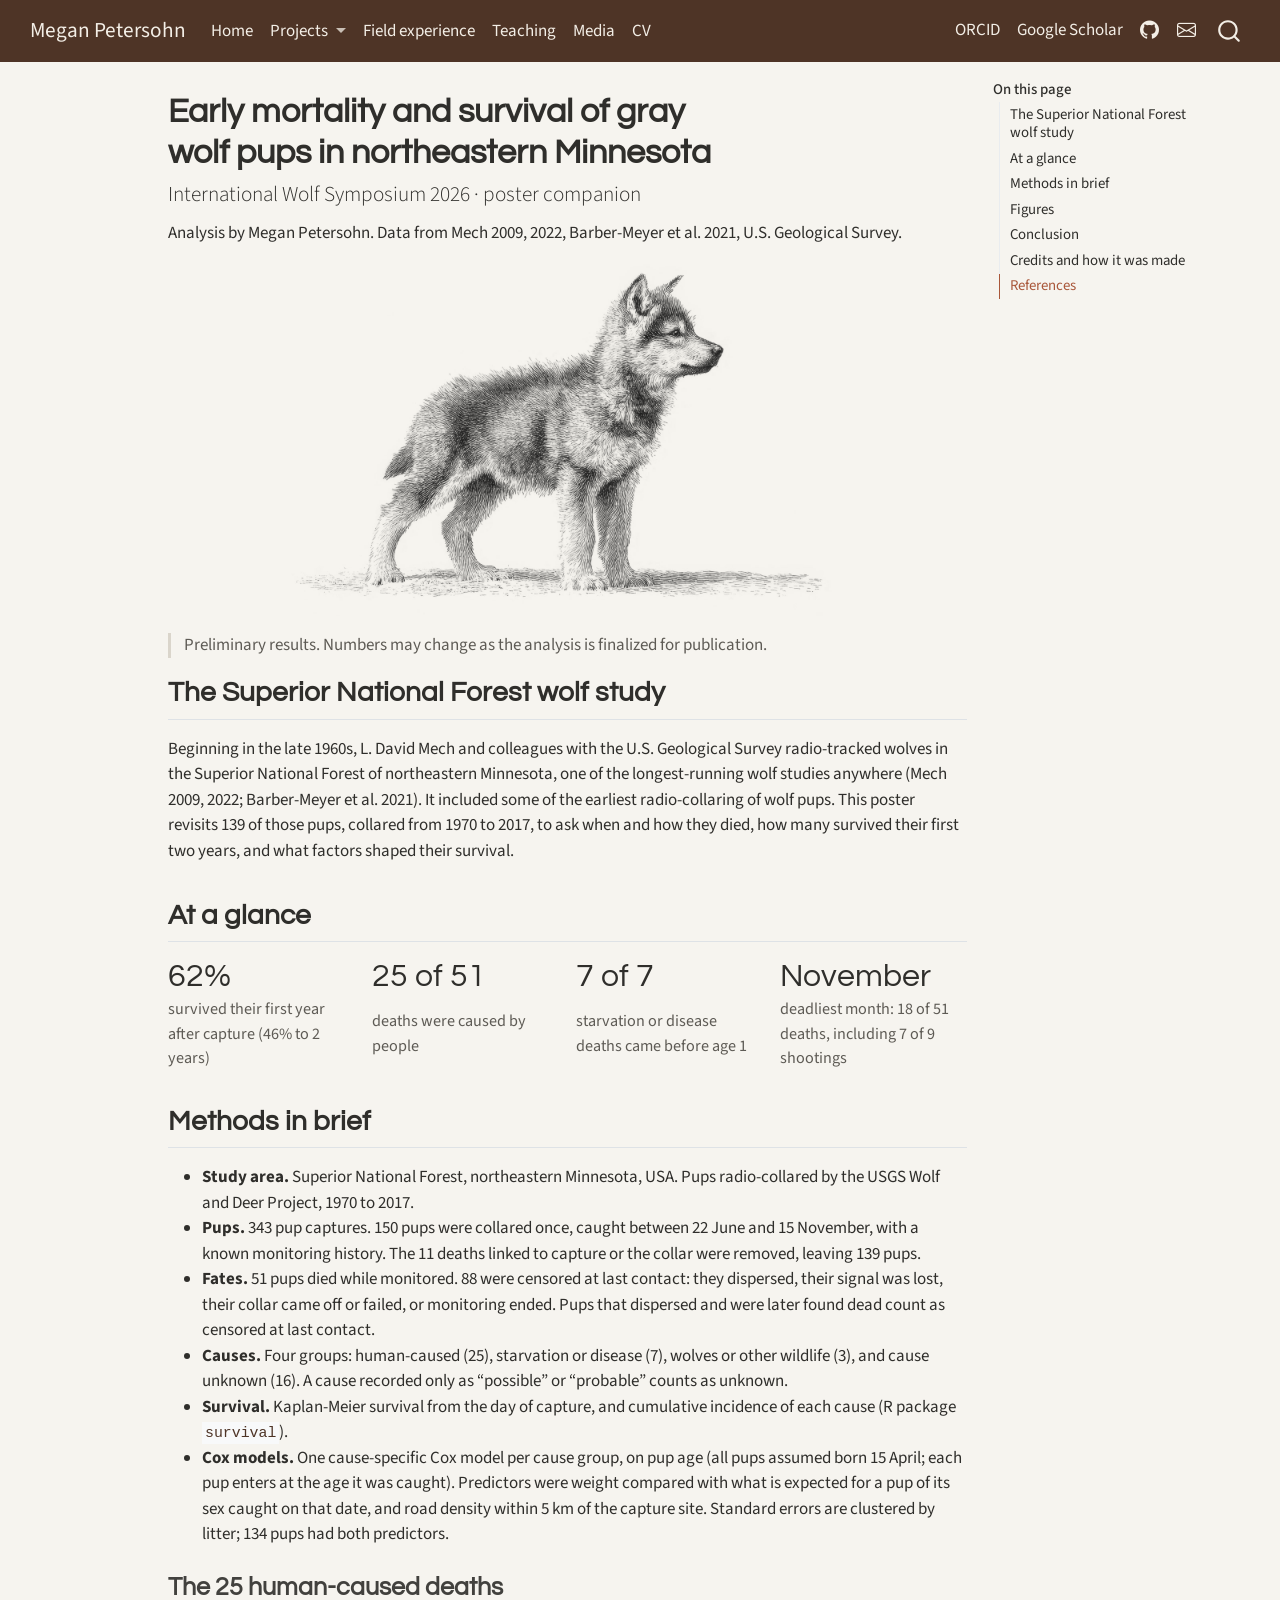
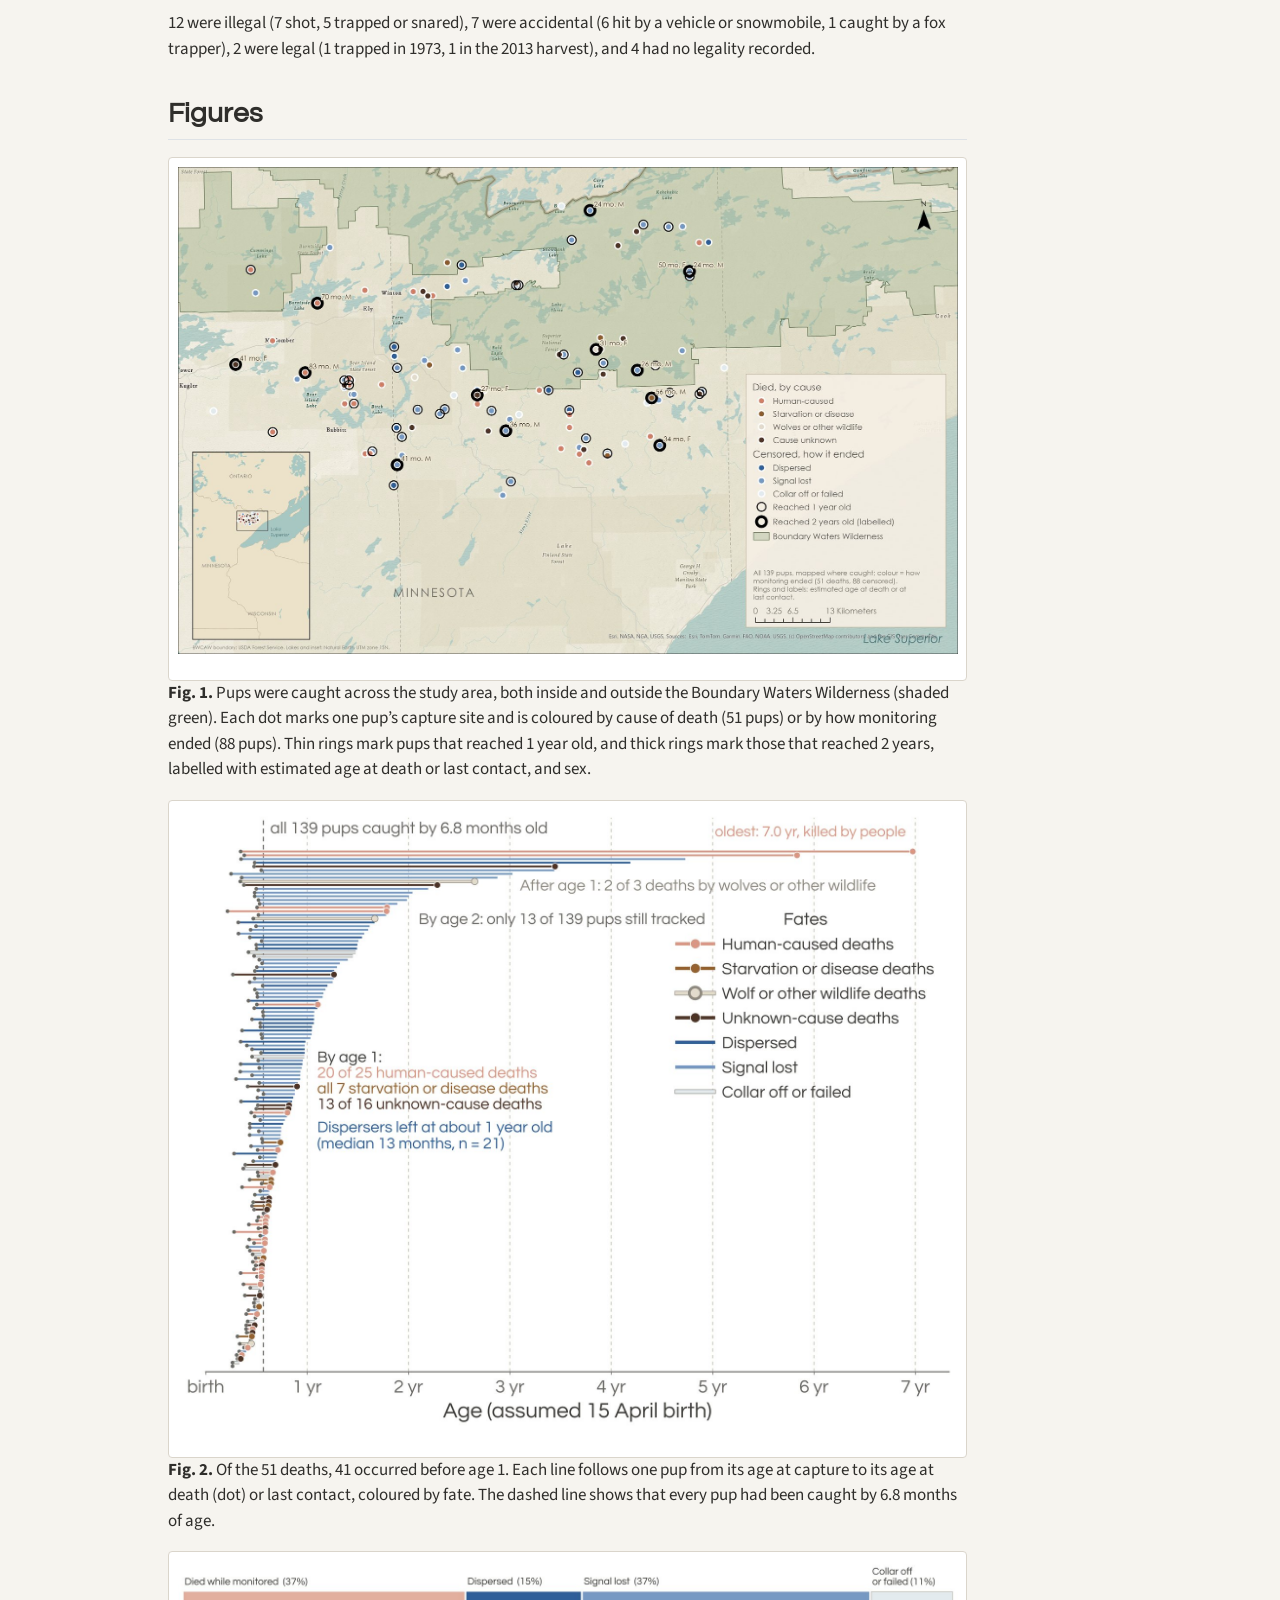
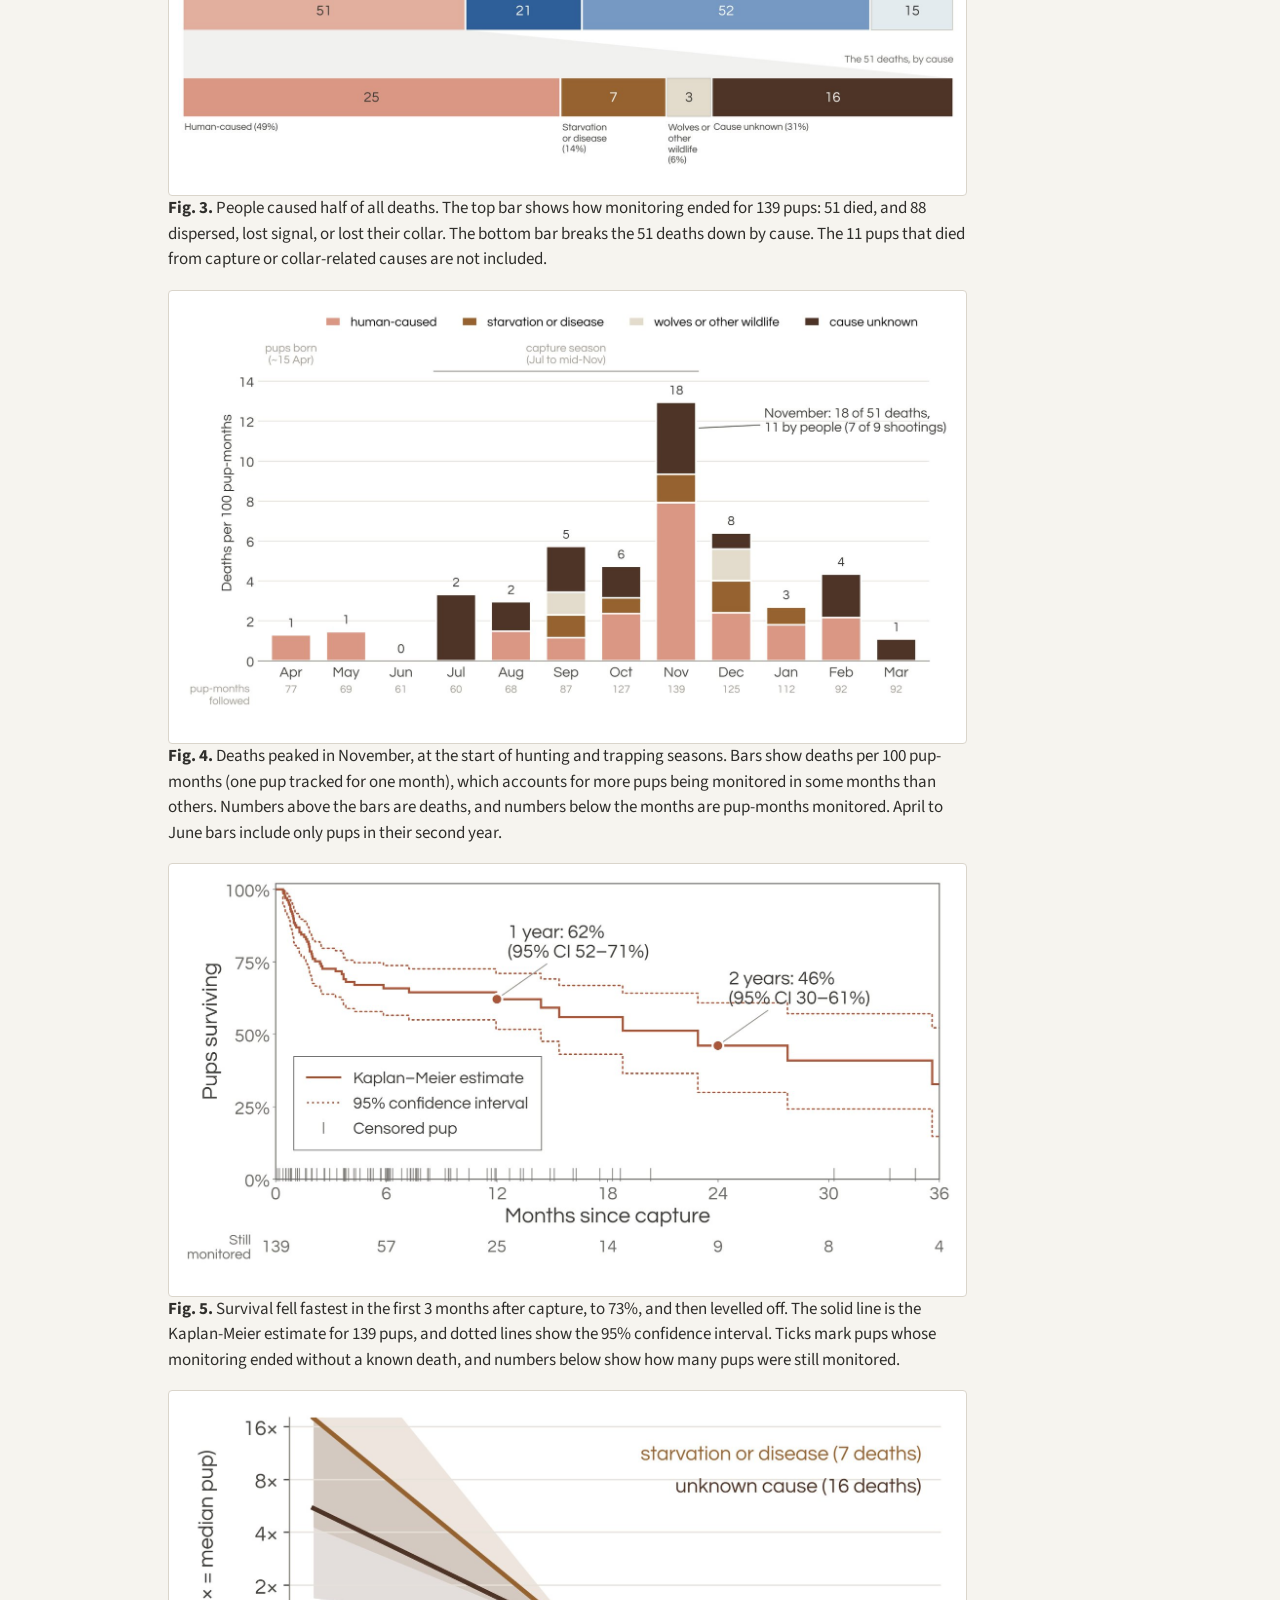
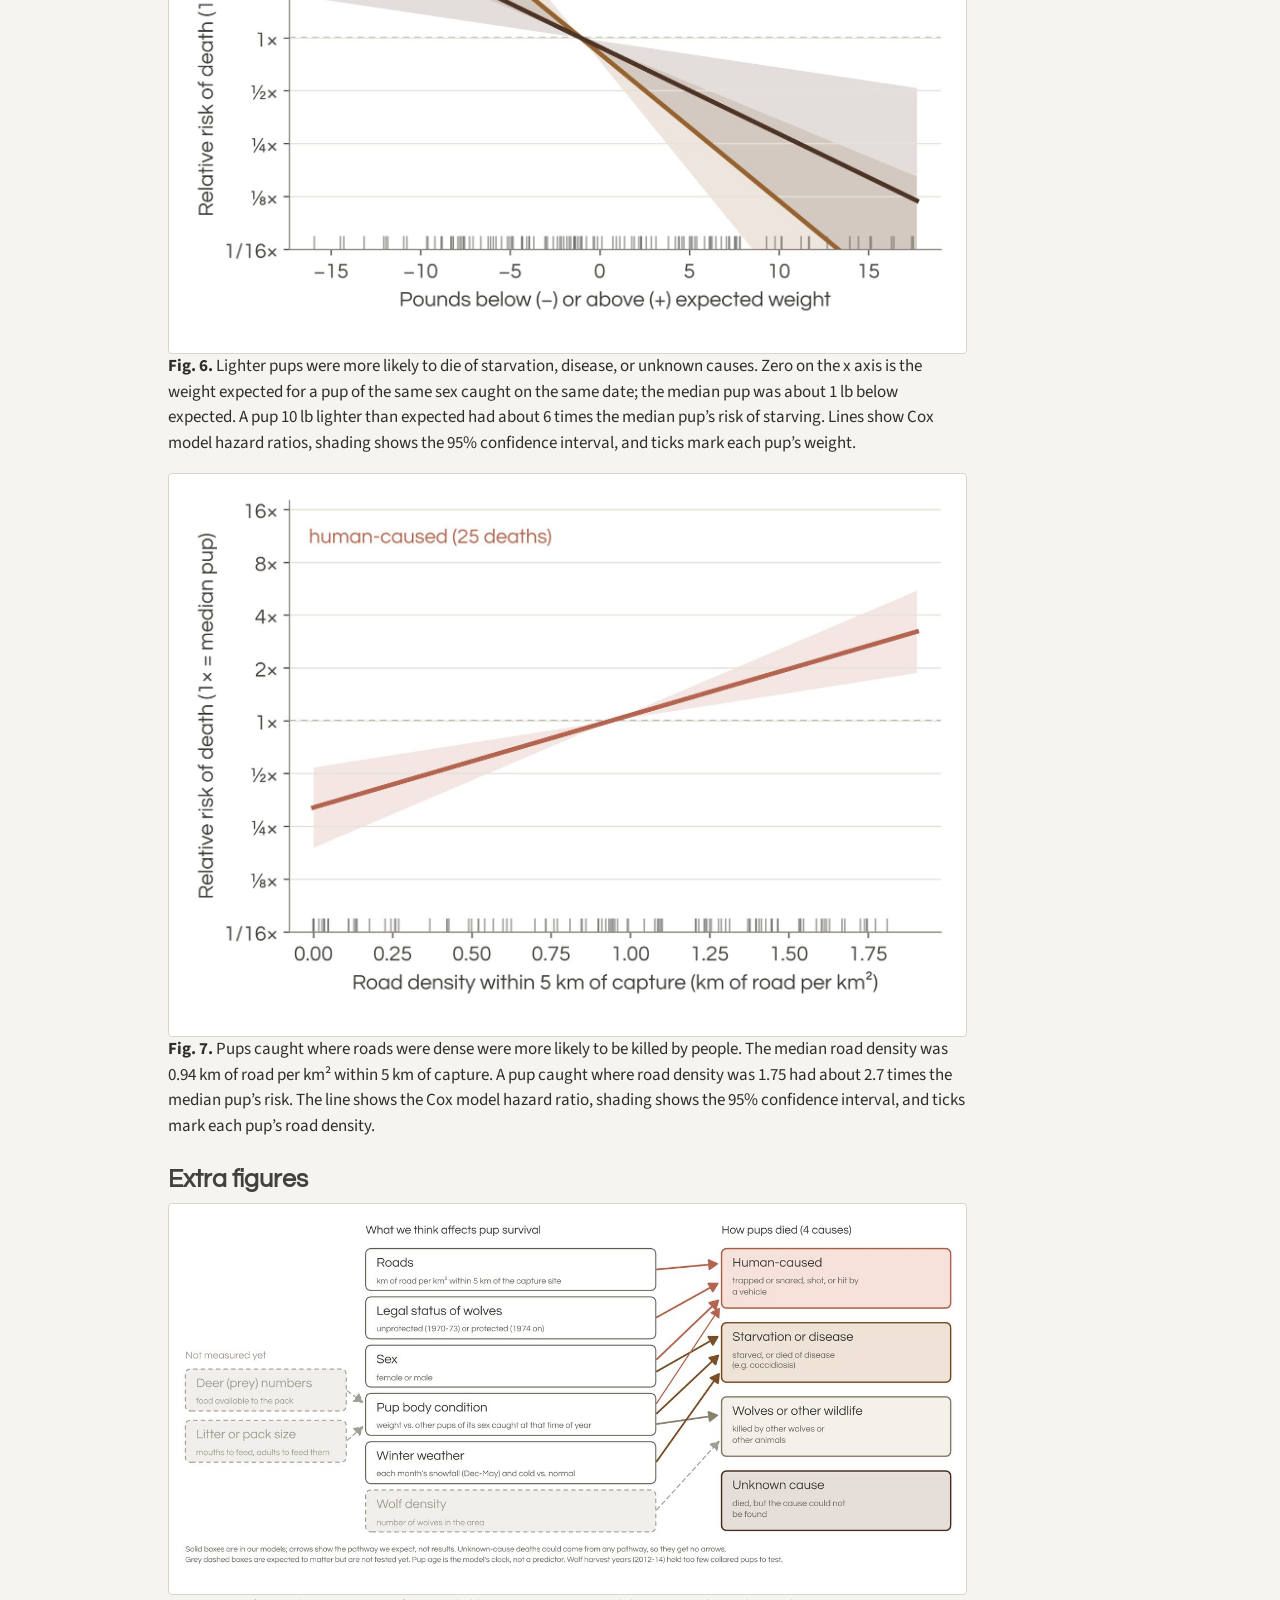
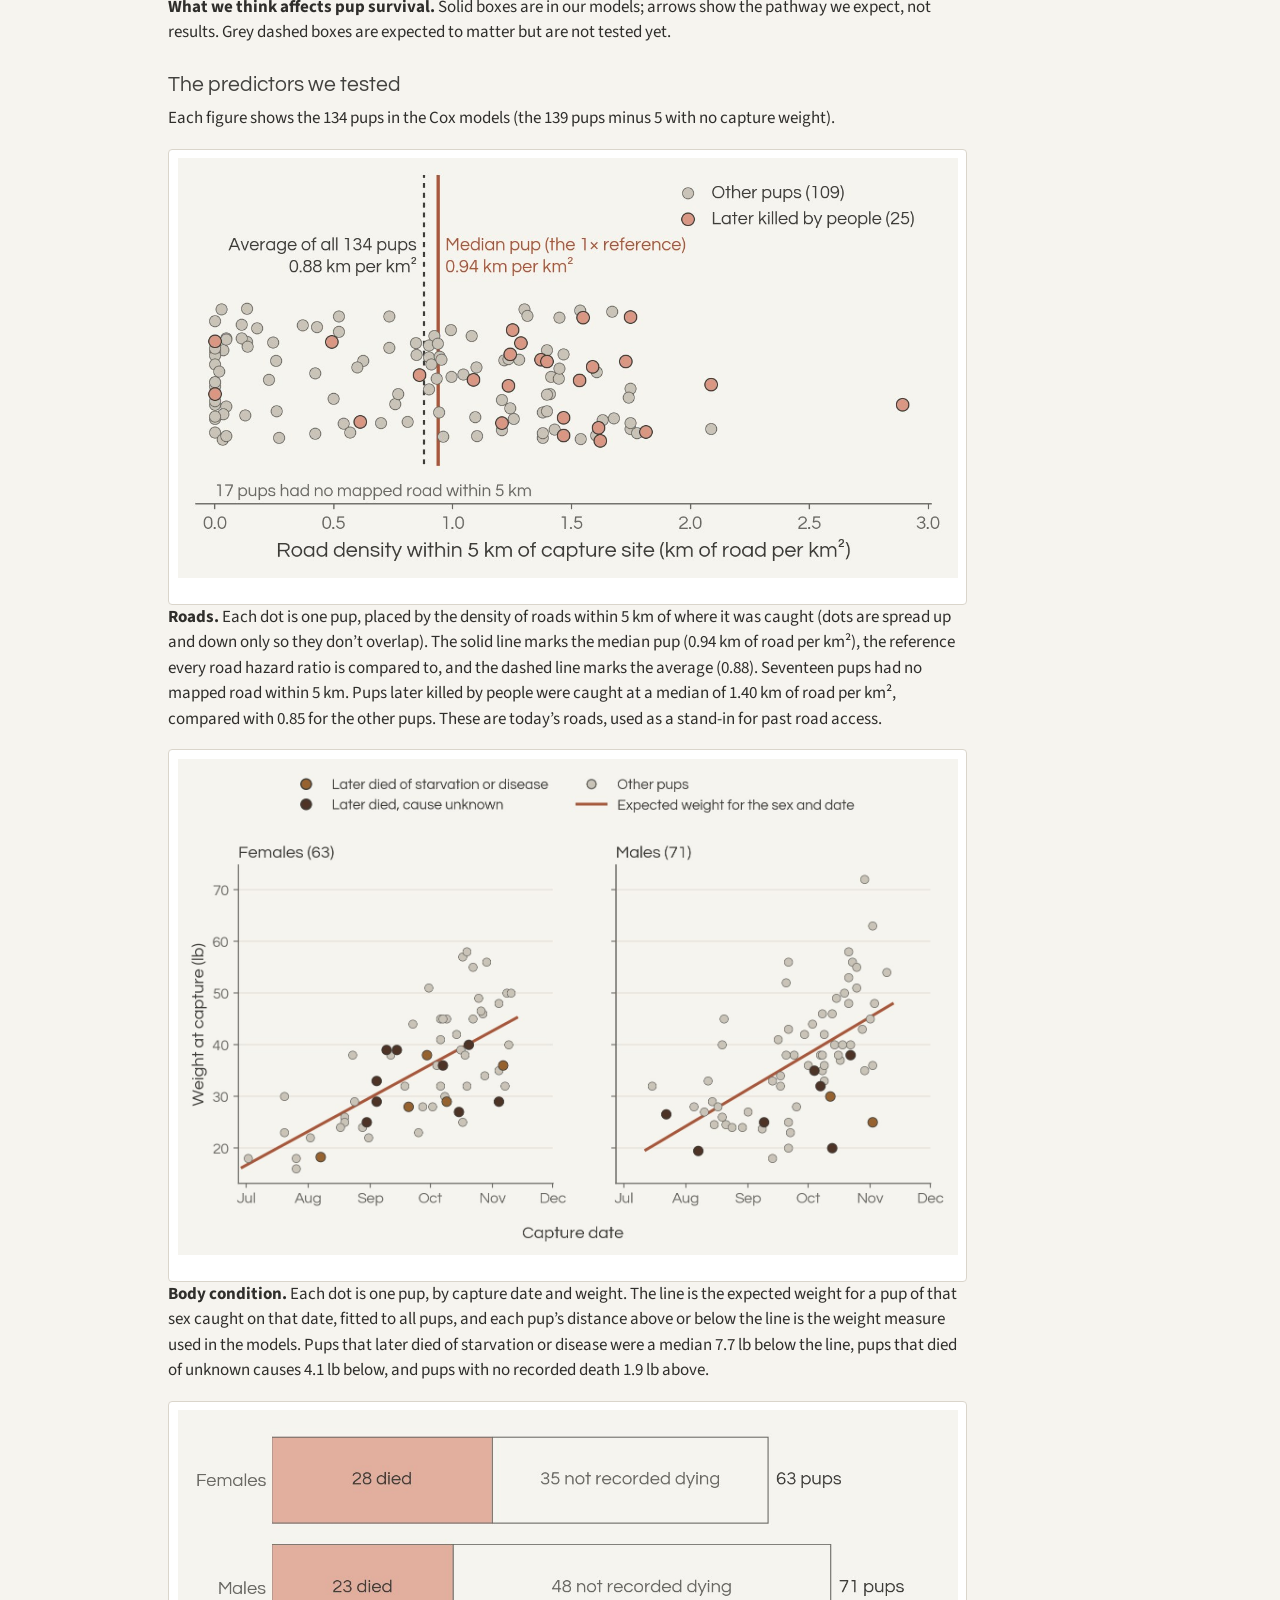
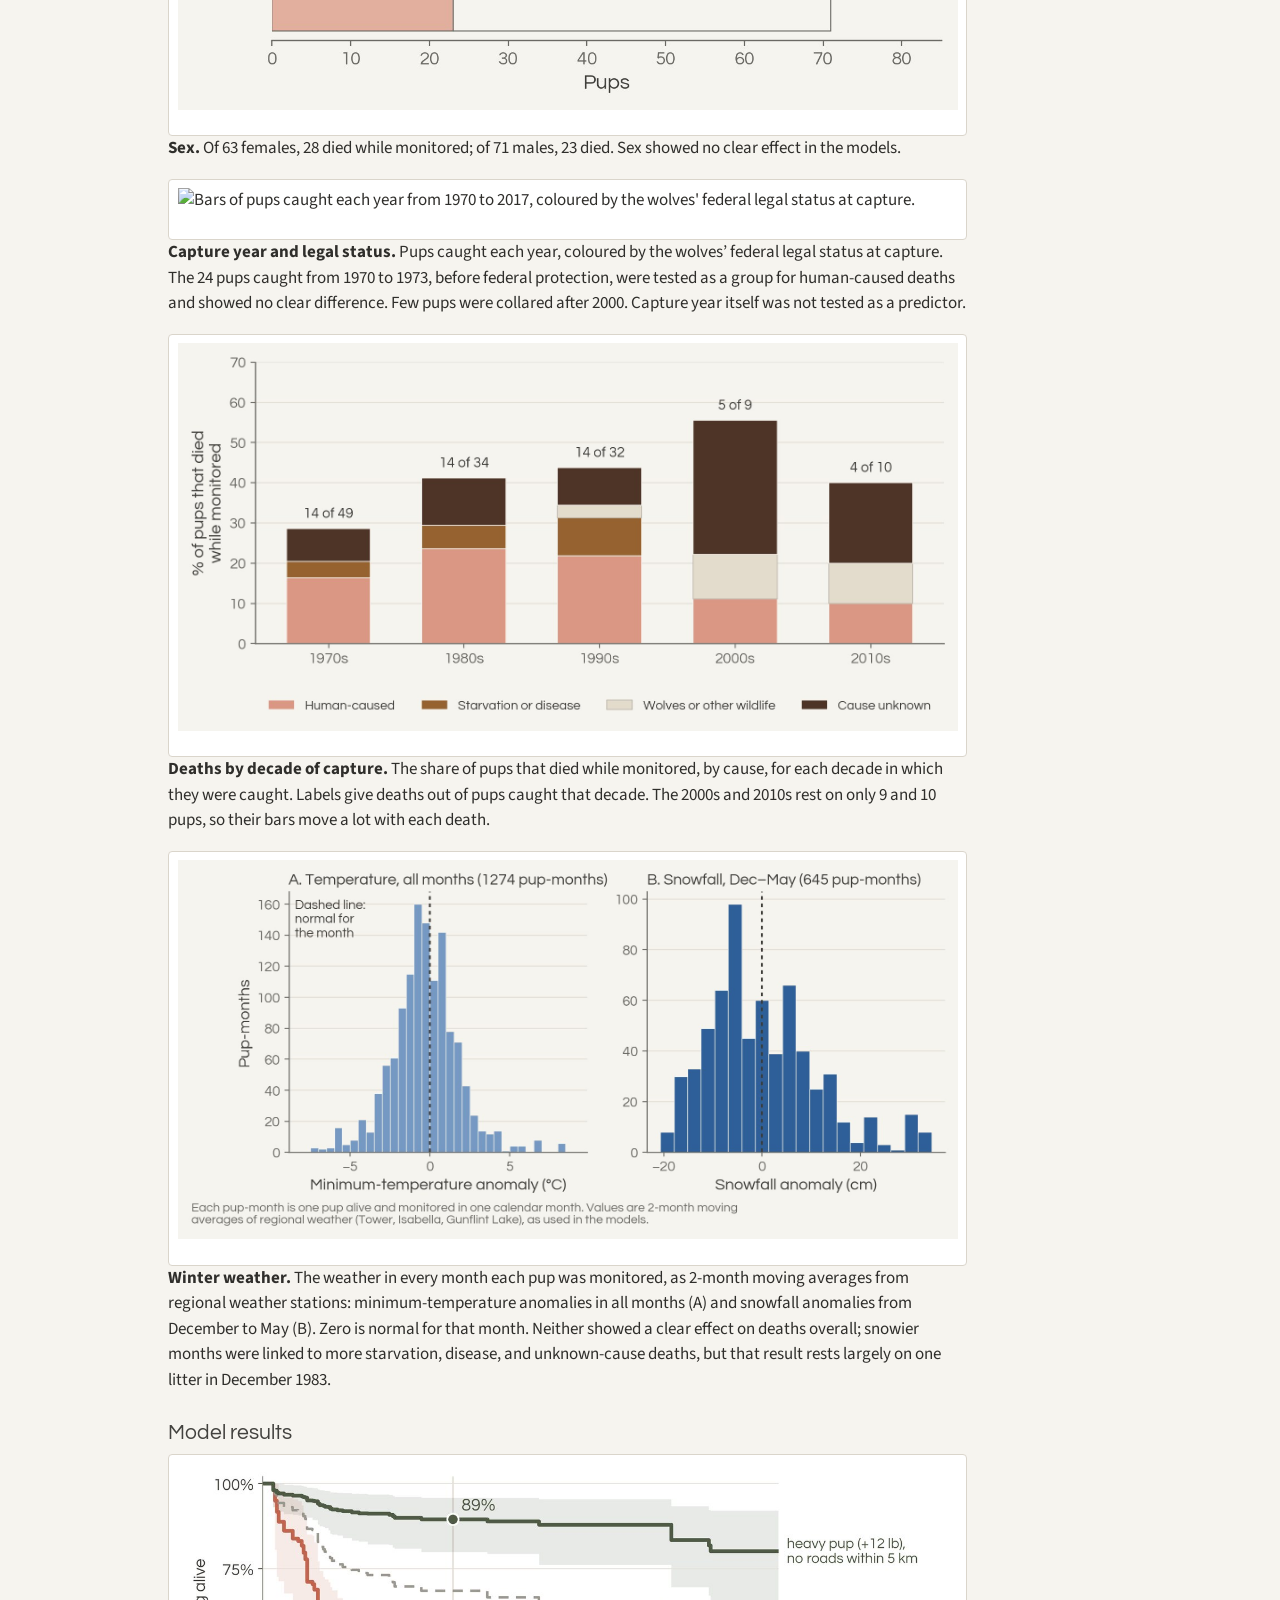
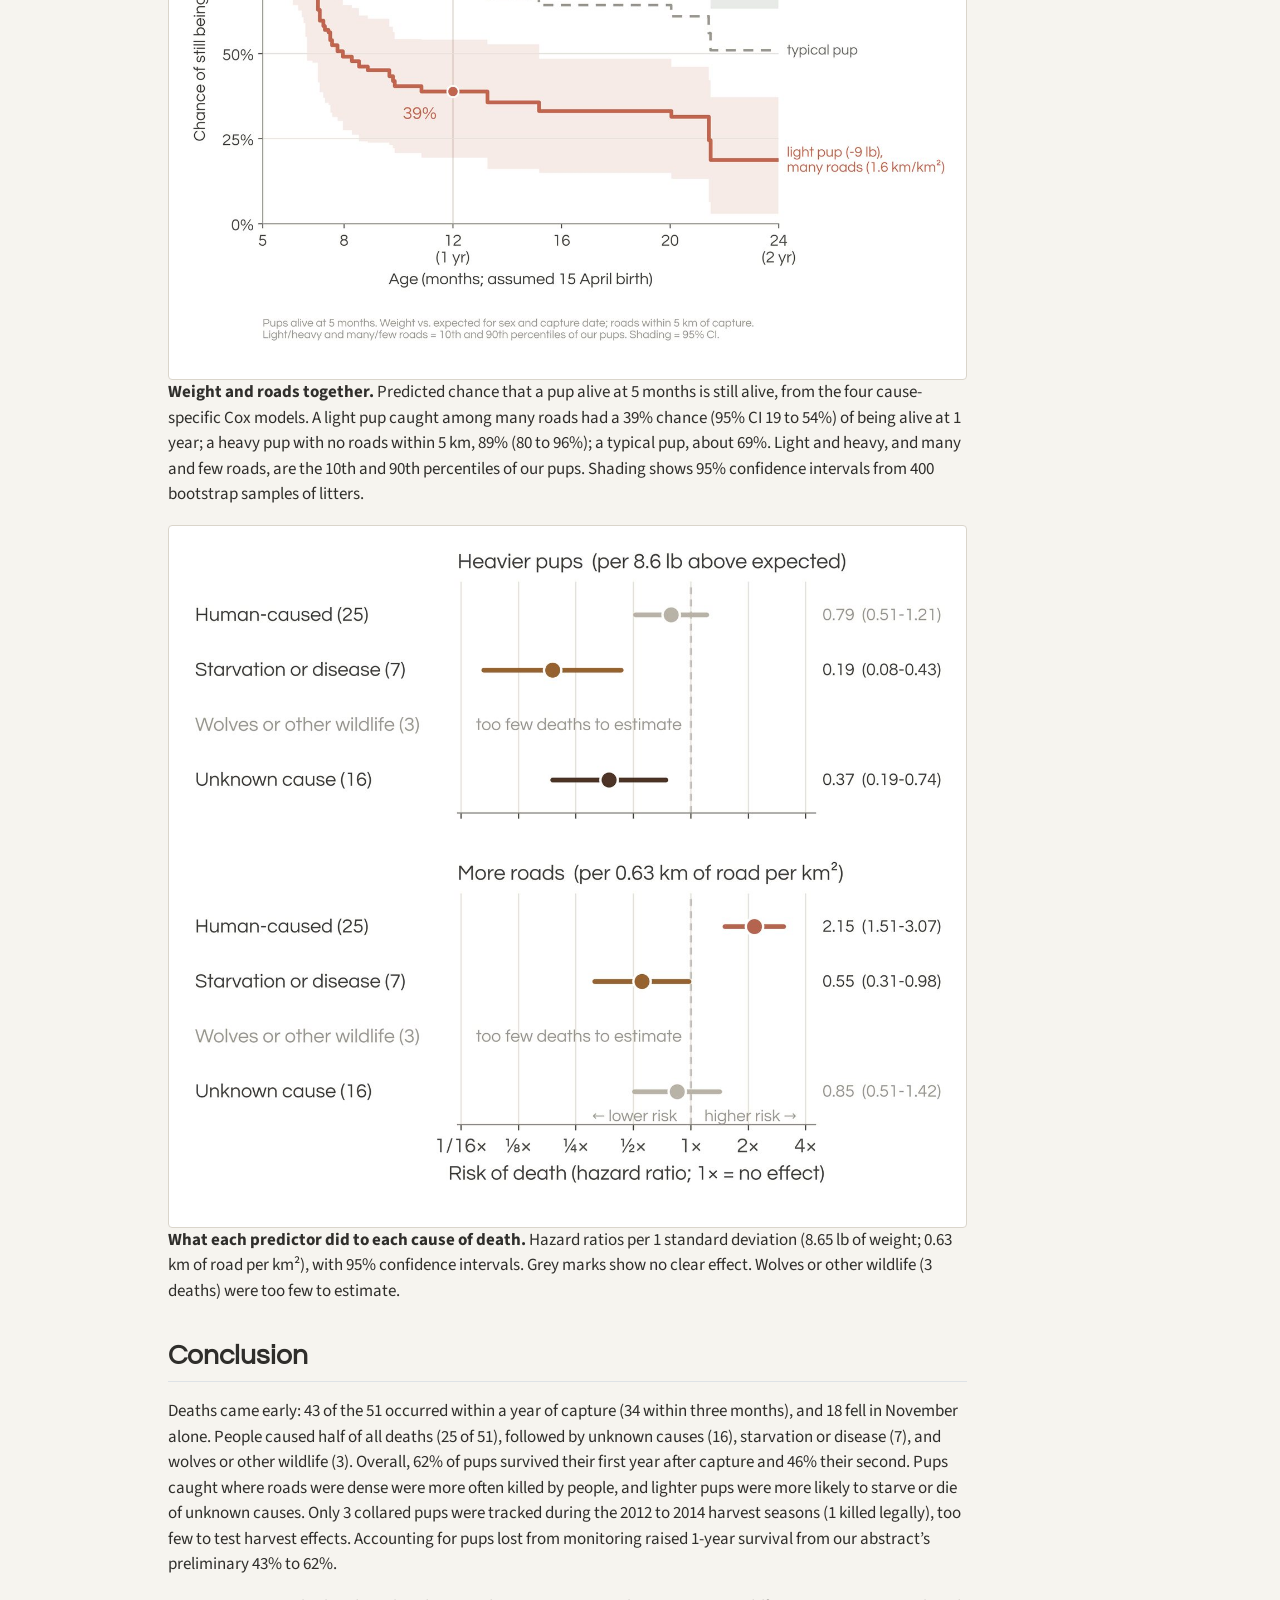
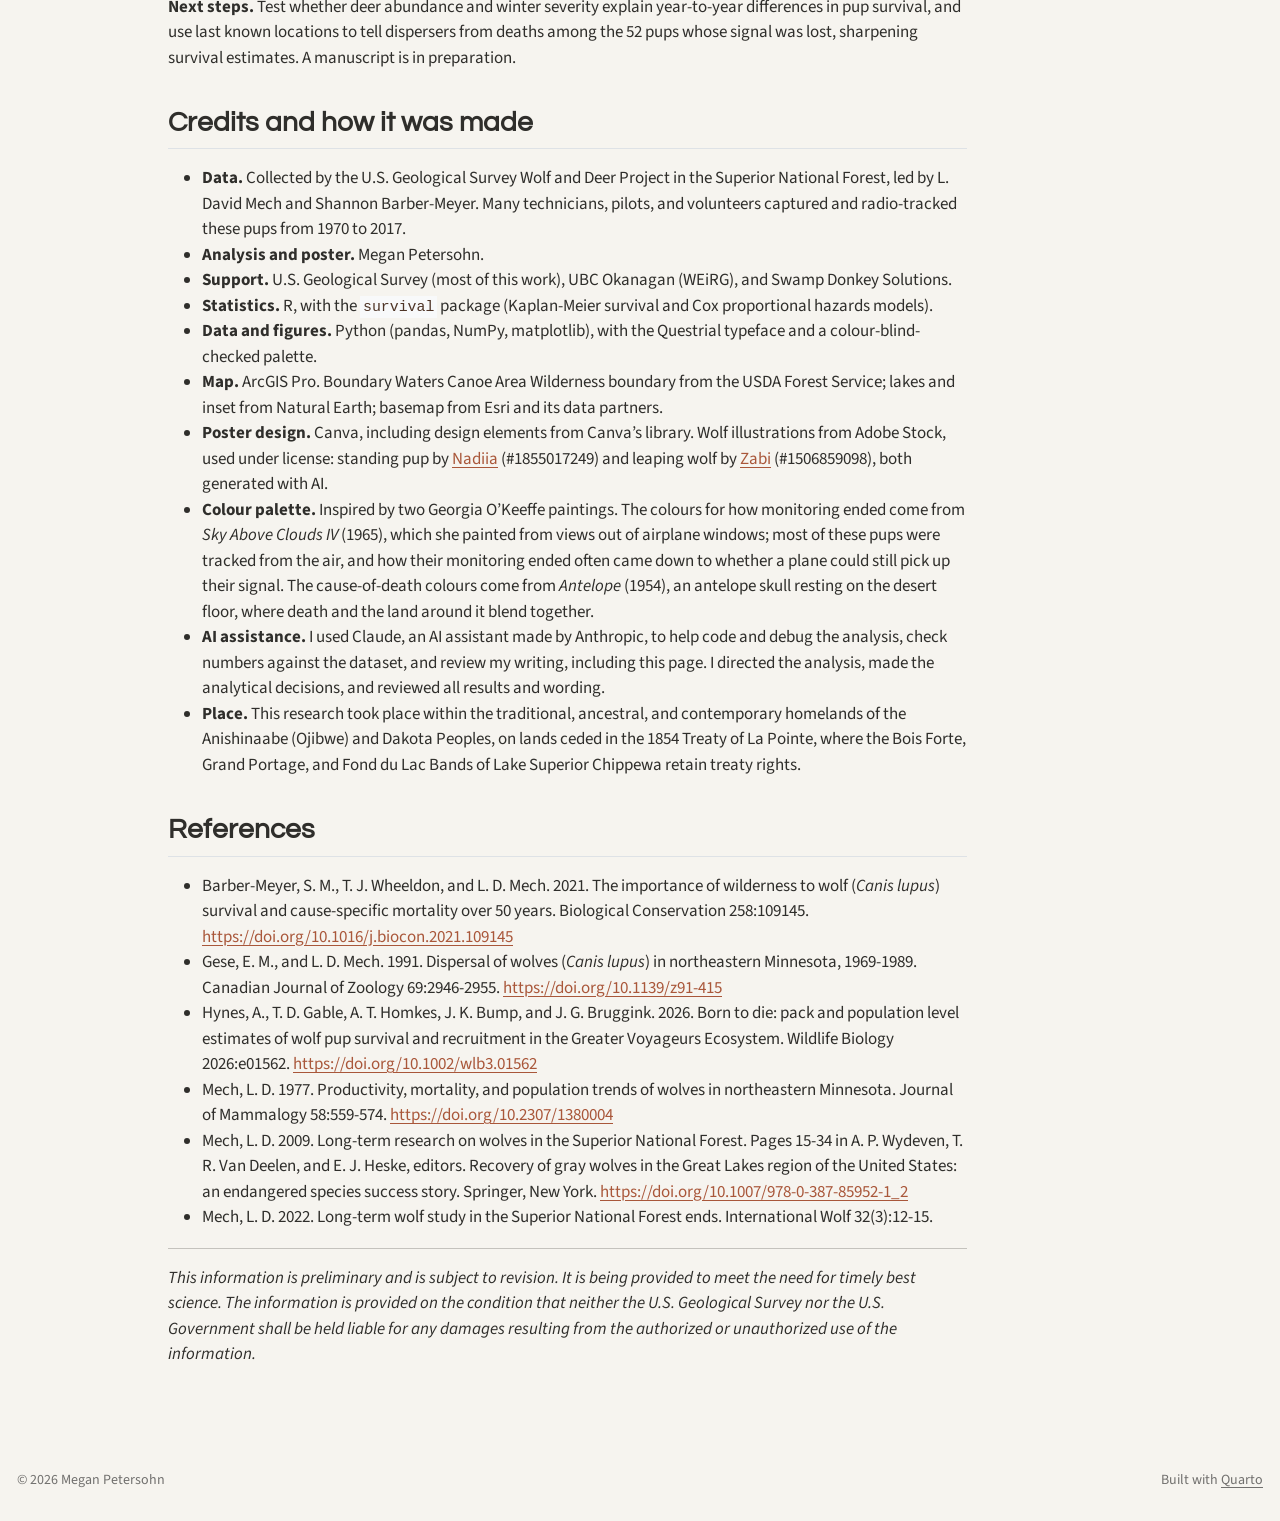
==== commit 11d6e442: "Added decade deaths" ====
--- a/docs/projects/snf-wolf-pups/index.html
+++ b/docs/projects/snf-wolf-pups/index.html
@@ -300,9 +300,13 @@
 </div>
 <p><strong>Sex.</strong> Of 63 females, 28 died while monitored; of 71 males, 23 died. Sex showed no clear effect in the models.</p>
 <div class="plate">
-<p><img src="figs/pred_year_status.jpg" class="img-fluid" alt="Bars of pups caught each year by legal status, and stacked bars of deaths by cause for each decade of capture."></p>
-</div>
-<p><strong>Capture year and legal status.</strong> (A) Pups caught each year, coloured by the wolves’ federal legal status at capture. The 24 pups caught from 1970 to 1973, before federal protection, were tested as a group for human-caused deaths and showed no clear difference. (B) The share of pups that died while monitored, by cause and decade of capture. Few pups were collared after 2000, so the 2000s and 2010s rest on 9 and 10 pups. Capture year itself was not tested as a predictor.</p>
+<p><img src="figs/pred_capture_years.jpg" class="img-fluid" alt="Bars of pups caught each year from 1970 to 2017, coloured by the wolves' federal legal status at capture."></p>
+</div>
+<p><strong>Capture year and legal status.</strong> Pups caught each year, coloured by the wolves’ federal legal status at capture. The 24 pups caught from 1970 to 1973, before federal protection, were tested as a group for human-caused deaths and showed no clear difference. Few pups were collared after 2000. Capture year itself was not tested as a predictor.</p>
+<div class="plate">
+<p><img src="figs/pred_decade_deaths.jpg" class="img-fluid" alt="Stacked bars of the share of pups that died while monitored, by cause, for each decade of capture."></p>
+</div>
+<p><strong>Deaths by decade of capture.</strong> The share of pups that died while monitored, by cause, for each decade in which they were caught. Labels give deaths out of pups caught that decade. The 2000s and 2010s rest on only 9 and 10 pups, so their bars move a lot with each death.</p>
 <div class="plate">
 <p><img src="figs/pred_weather.jpg" class="img-fluid" alt="Histograms of monthly minimum-temperature anomalies and December to May snowfall anomalies across all pup-months."></p>
 </div>
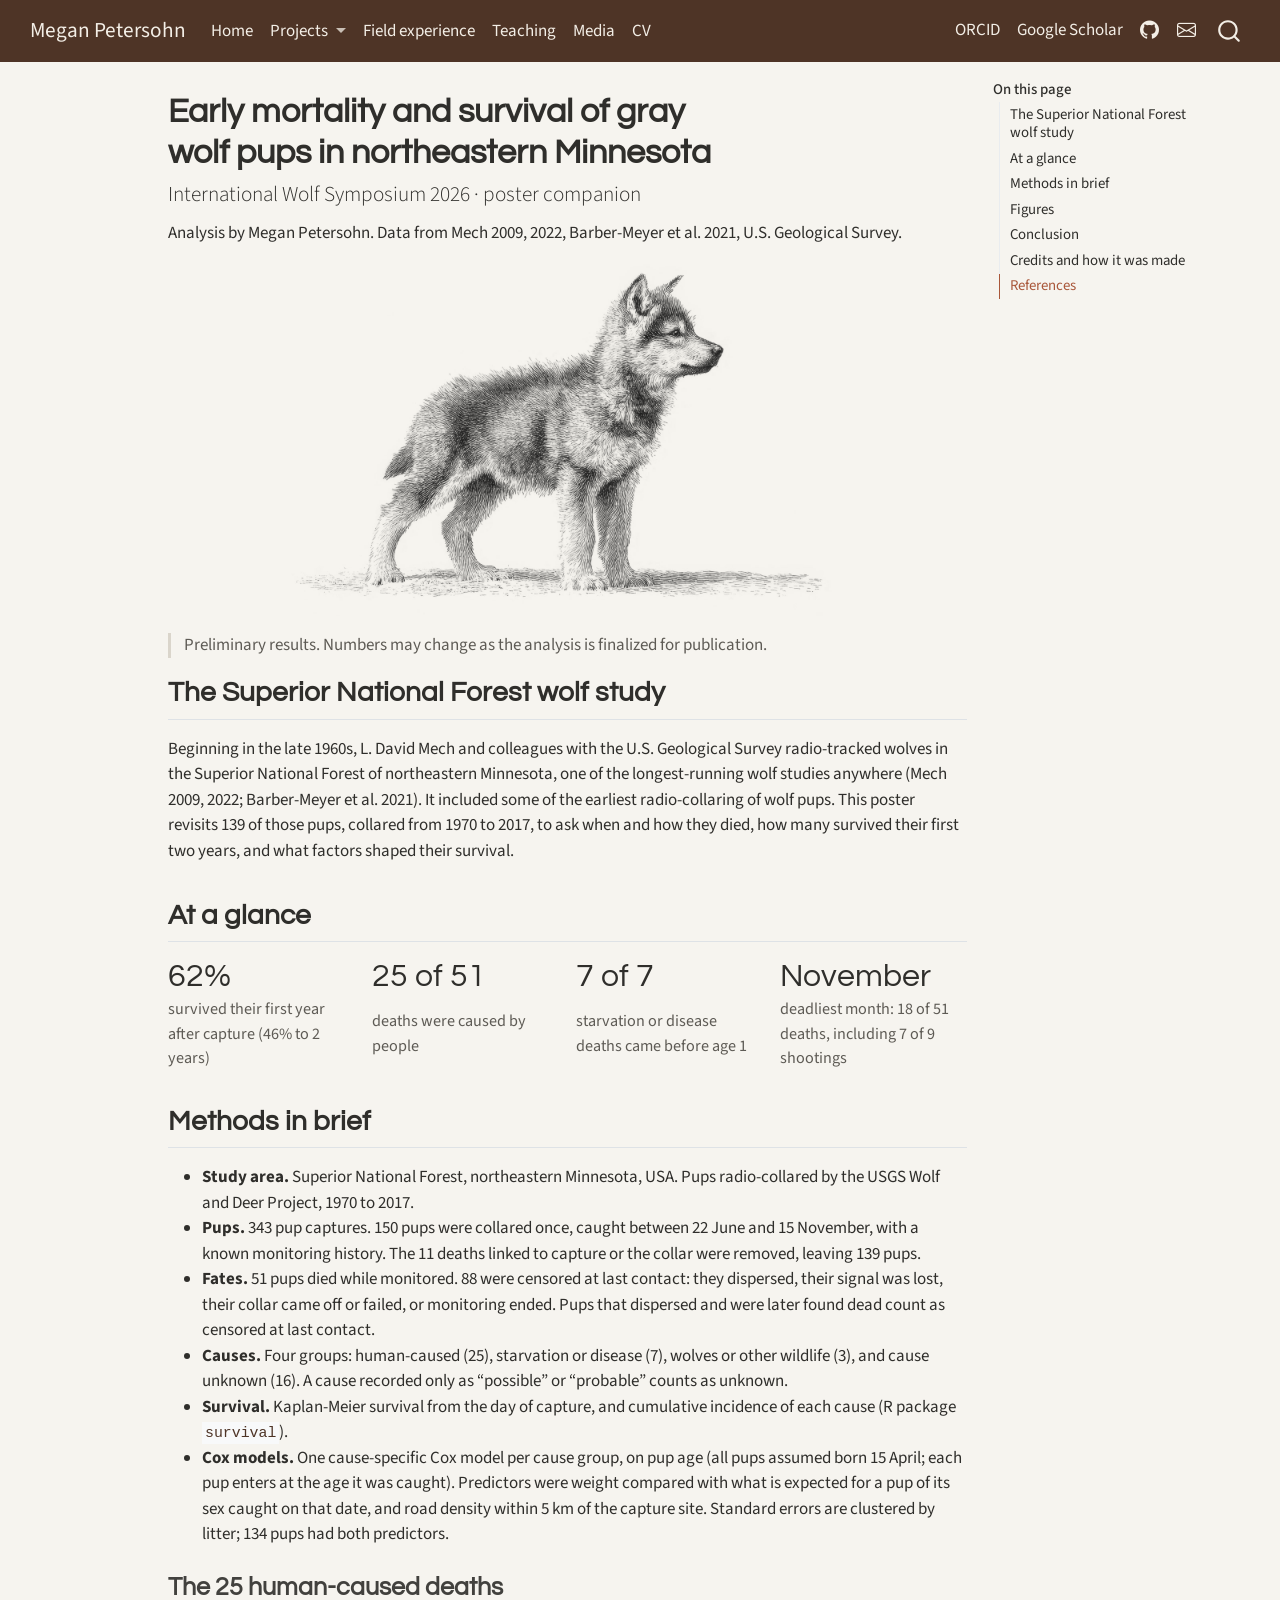
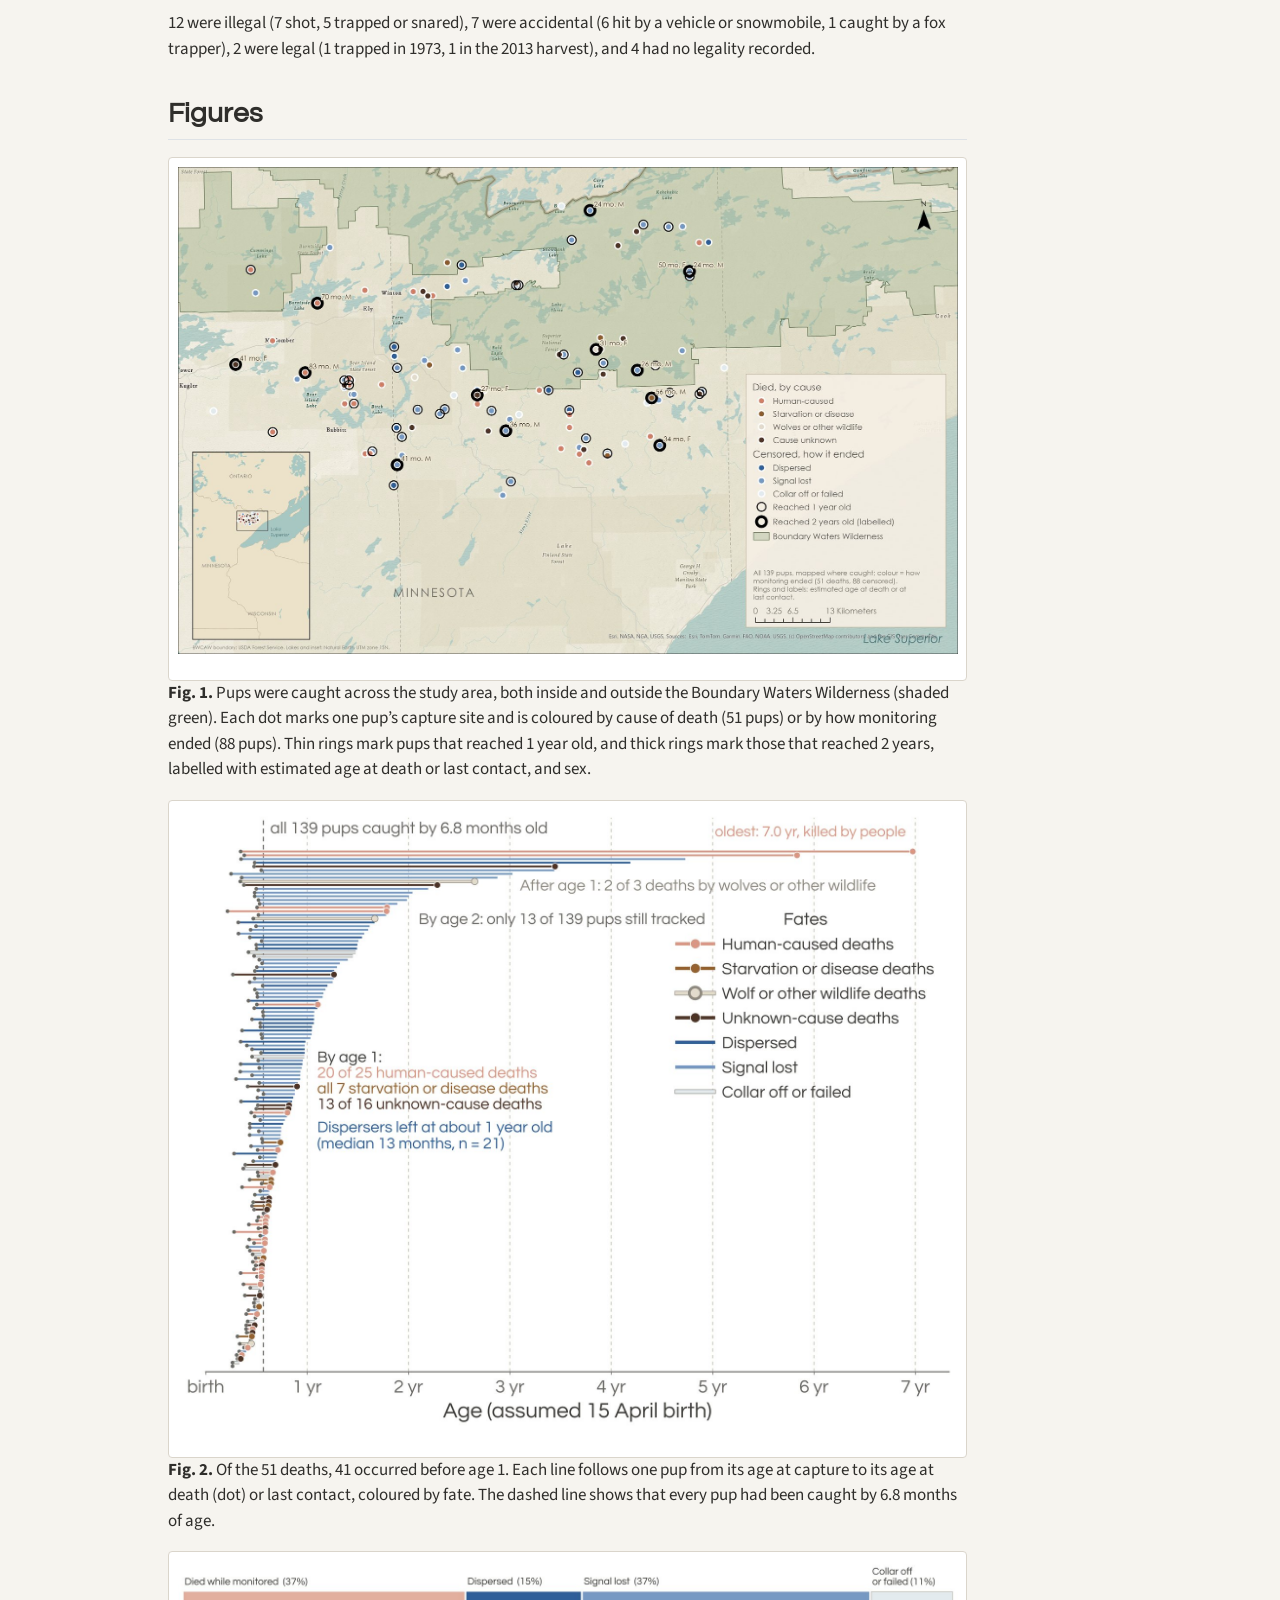
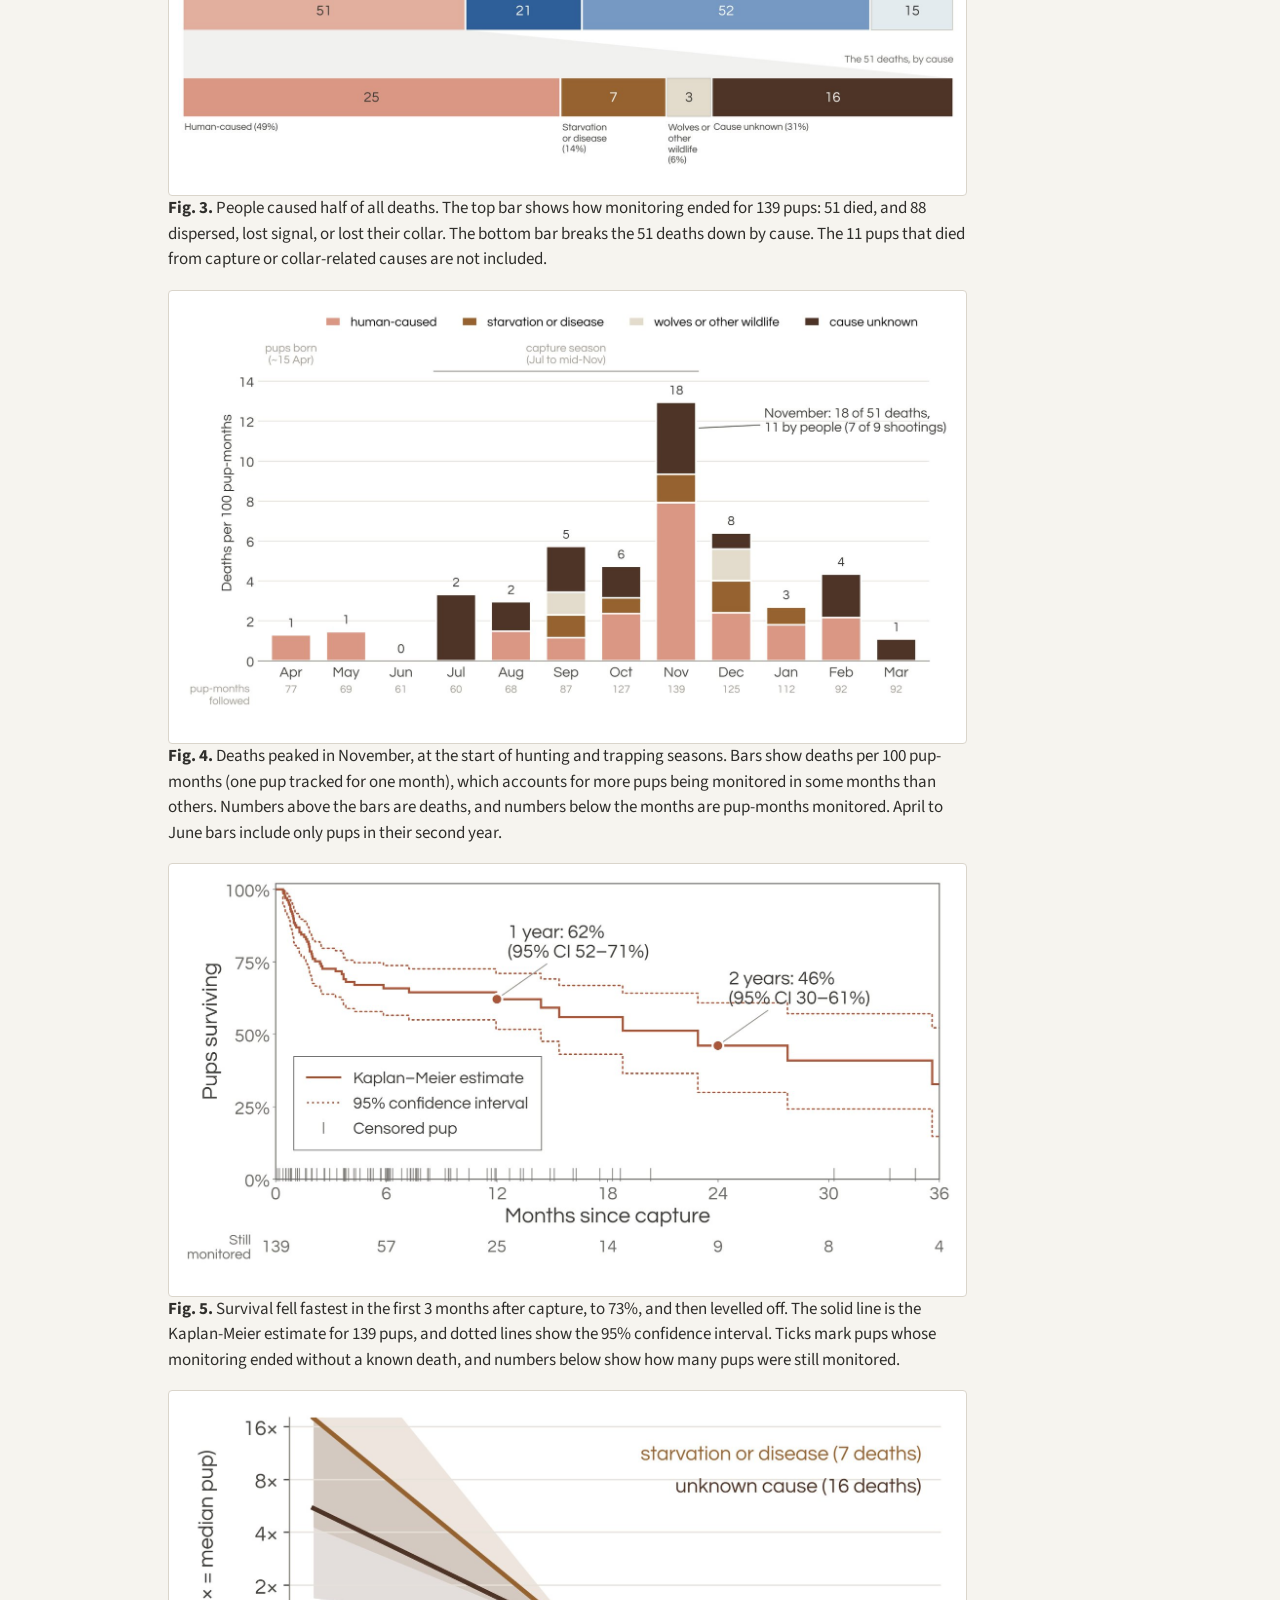
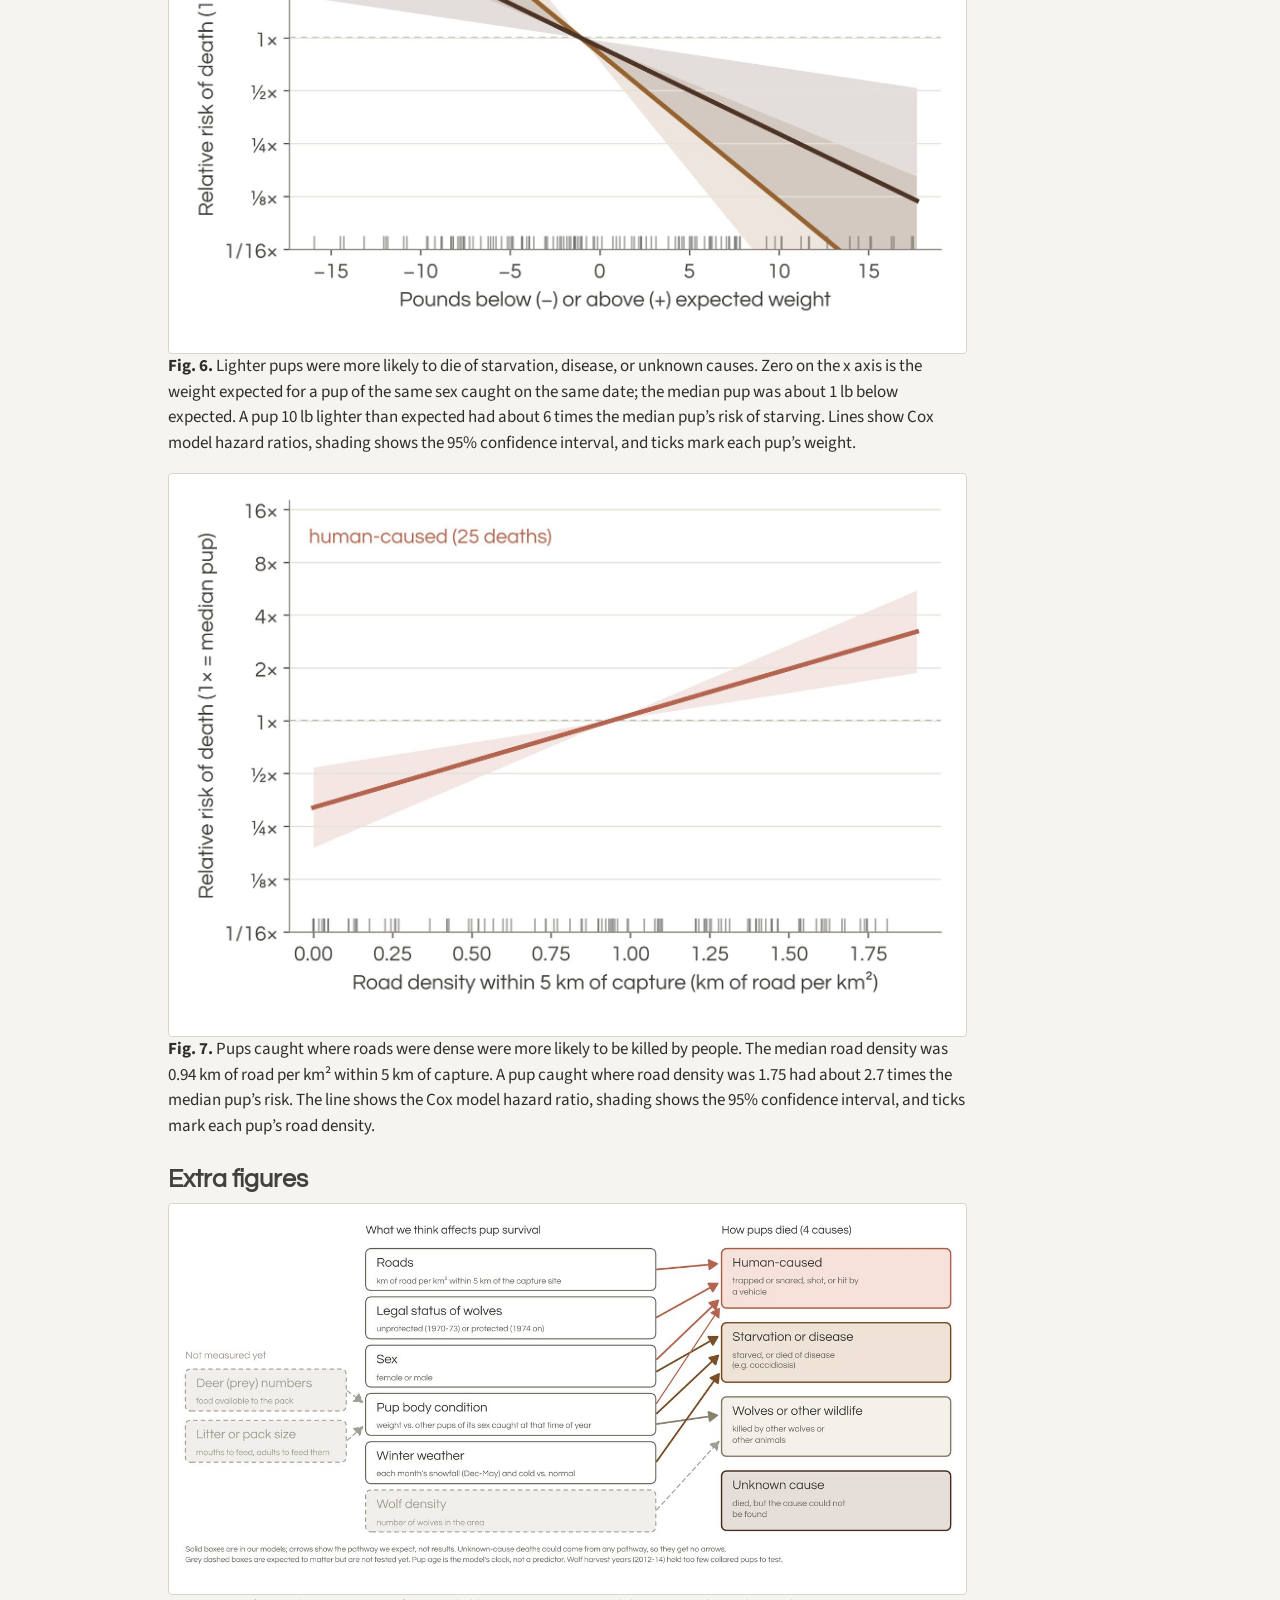
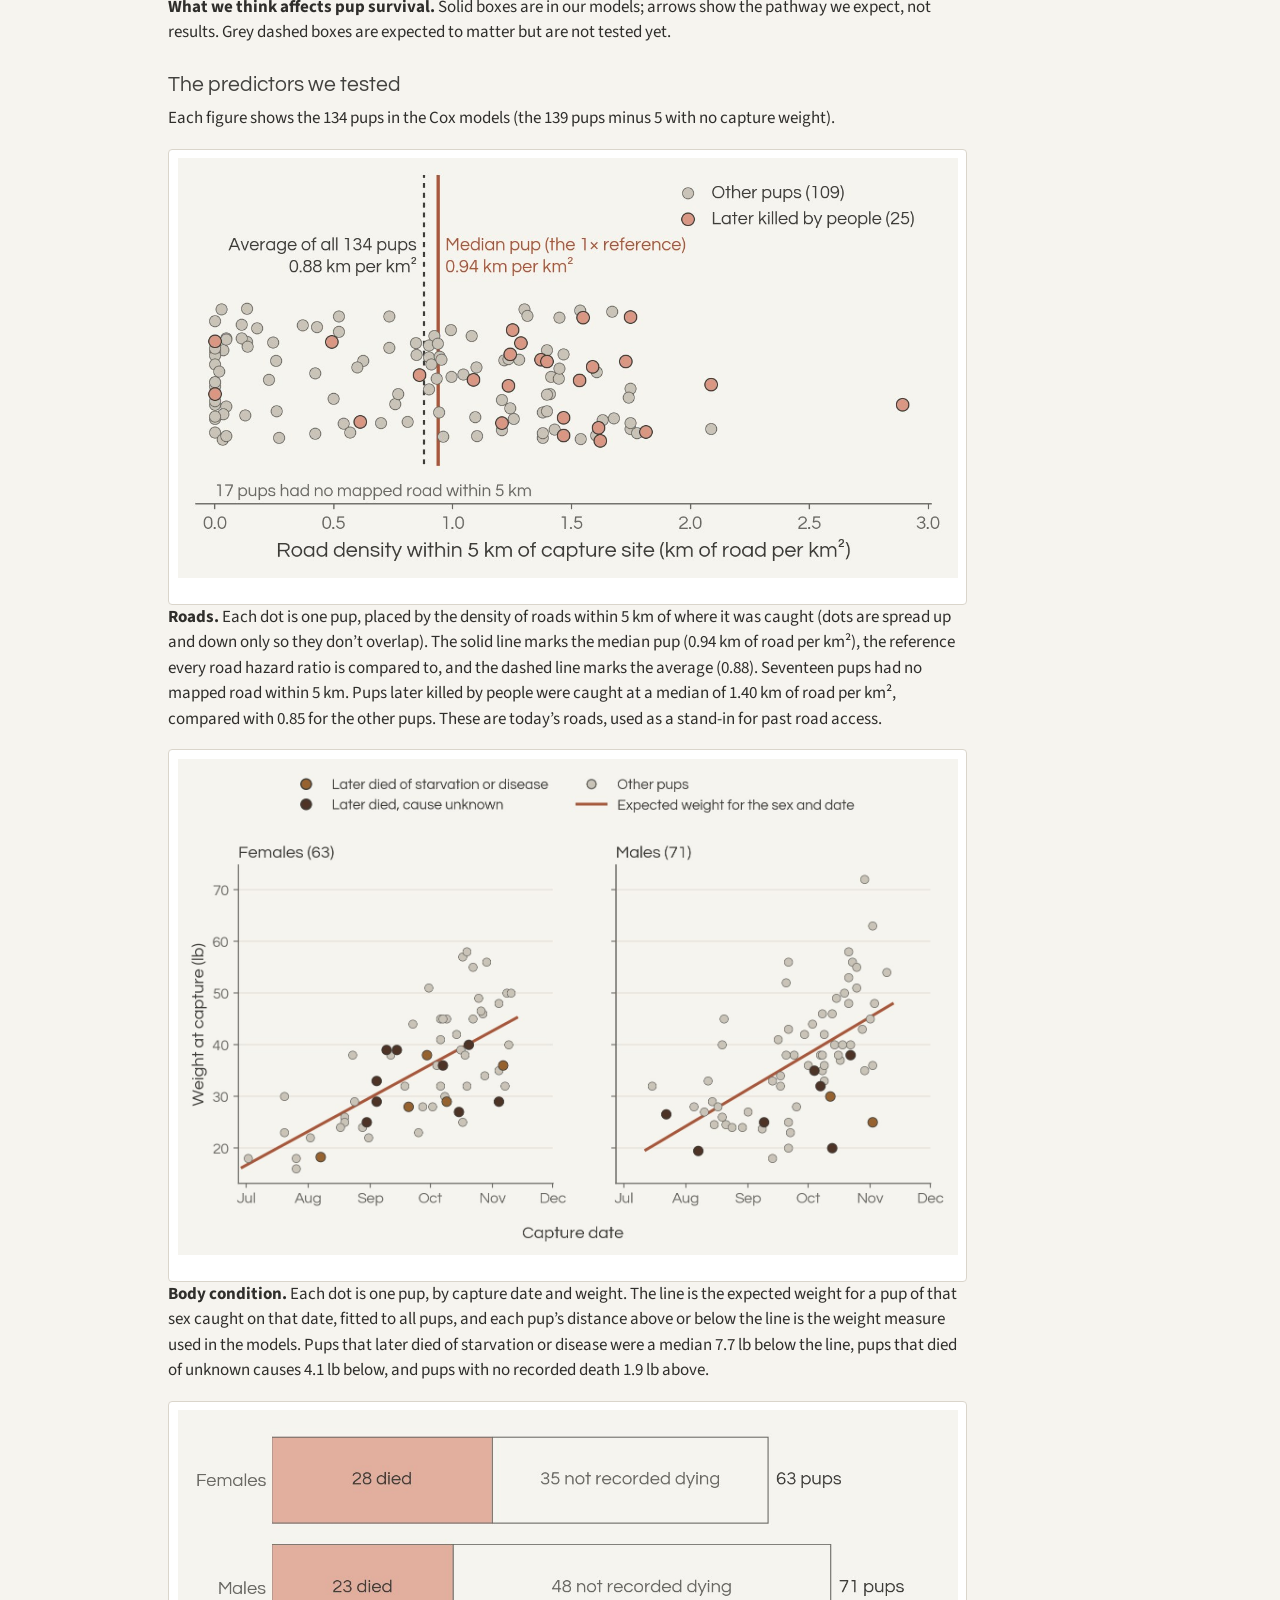
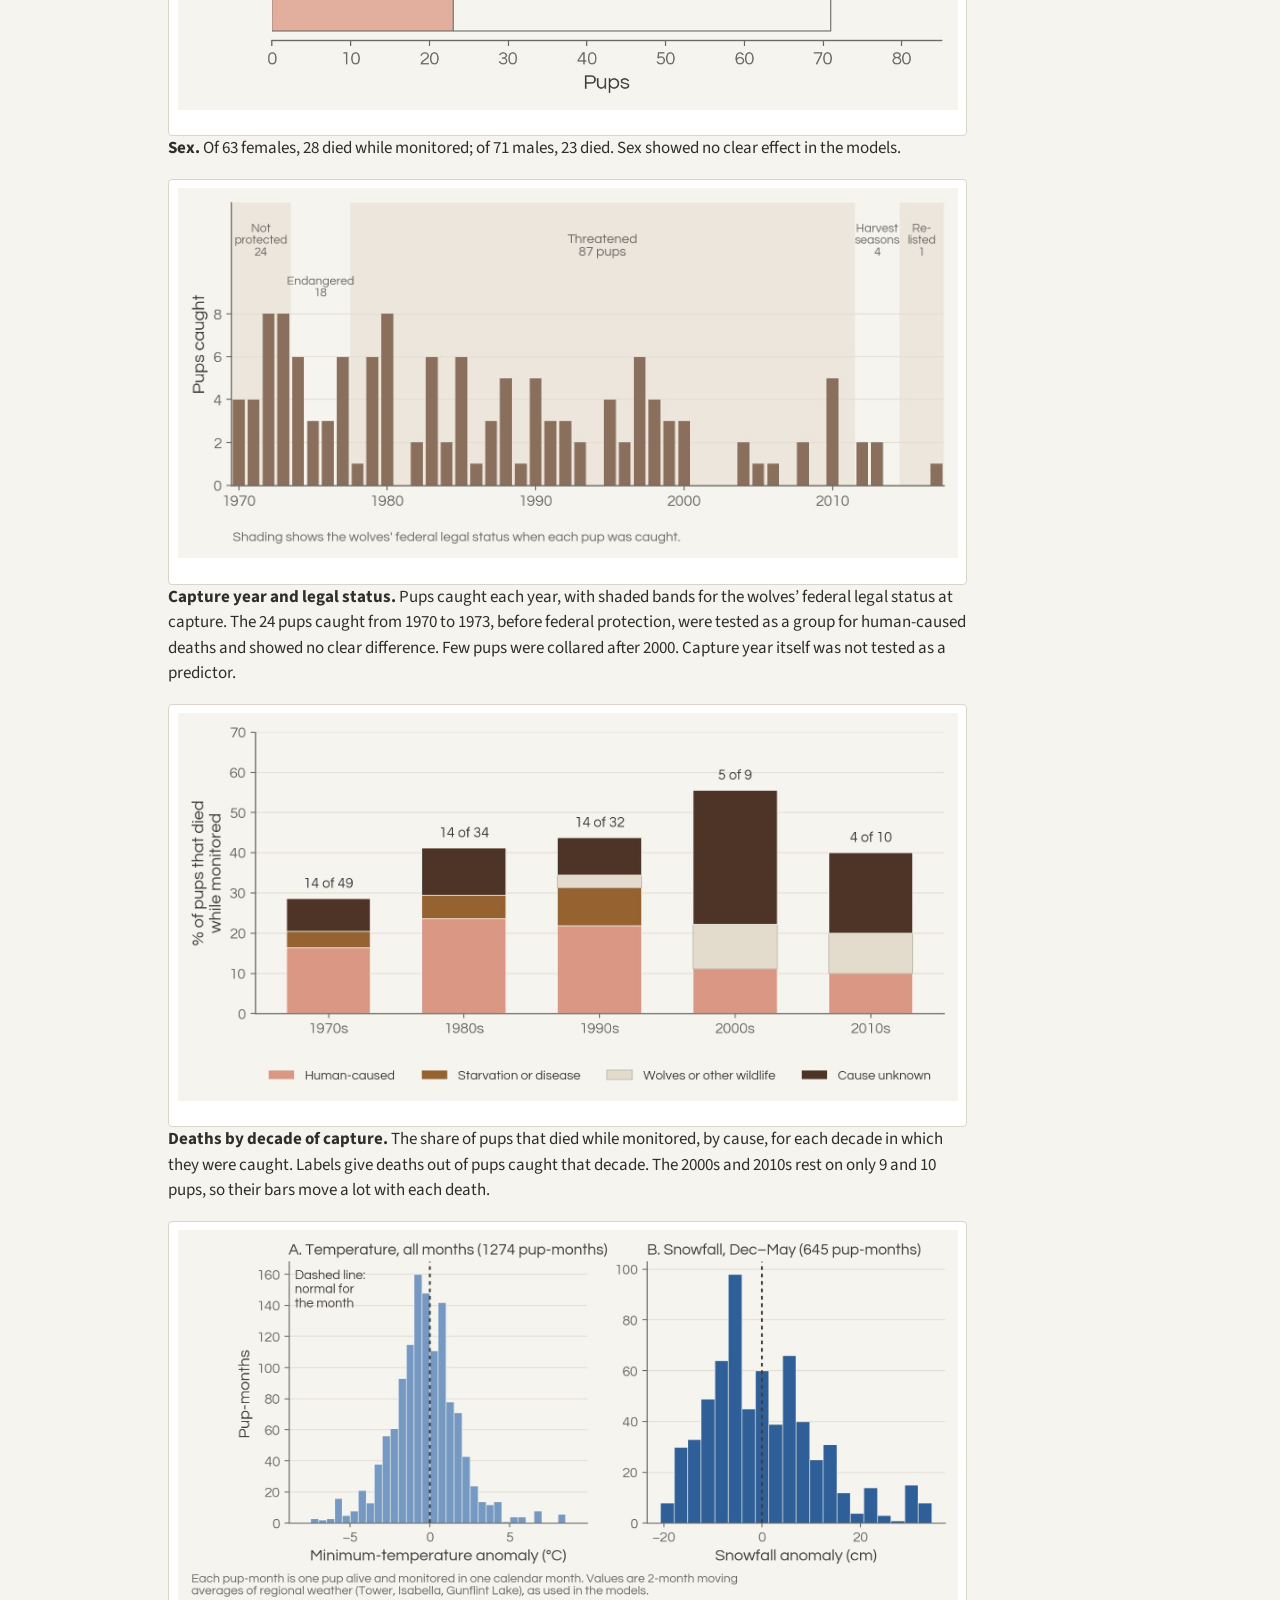
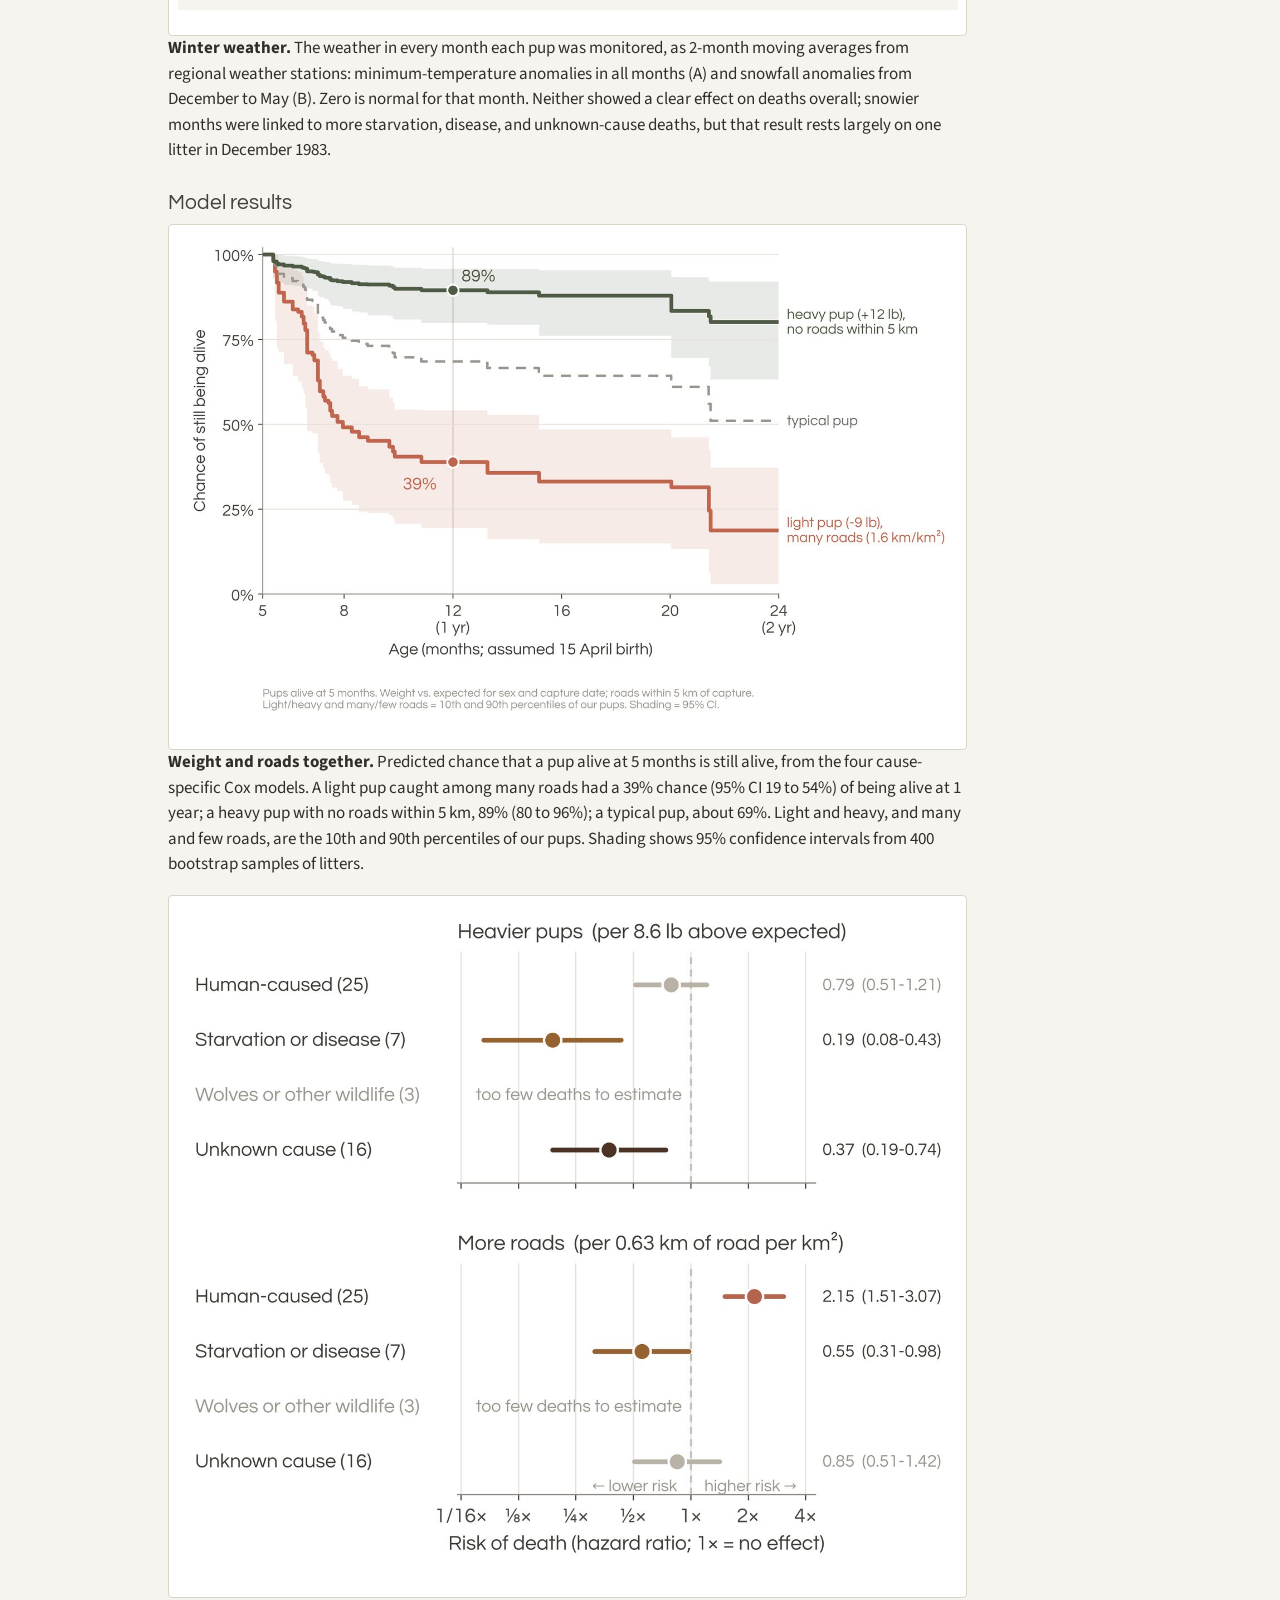
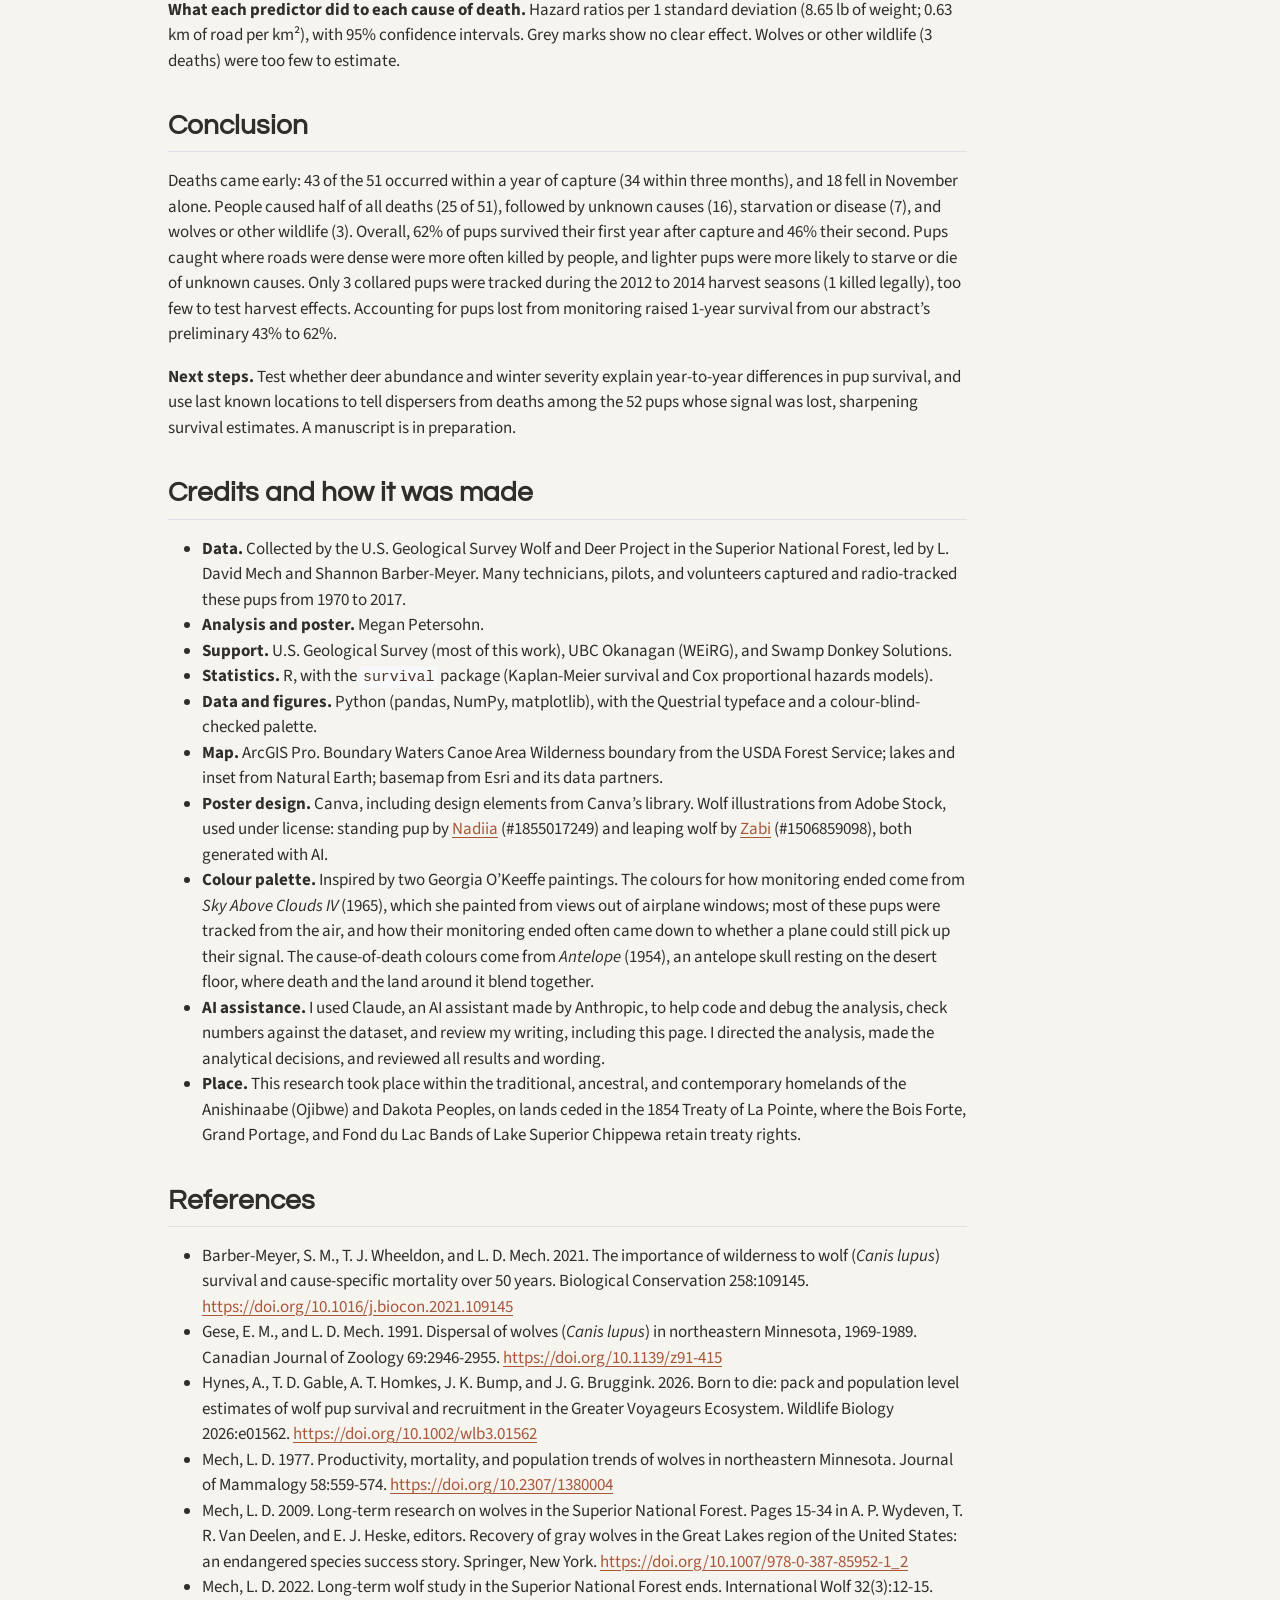
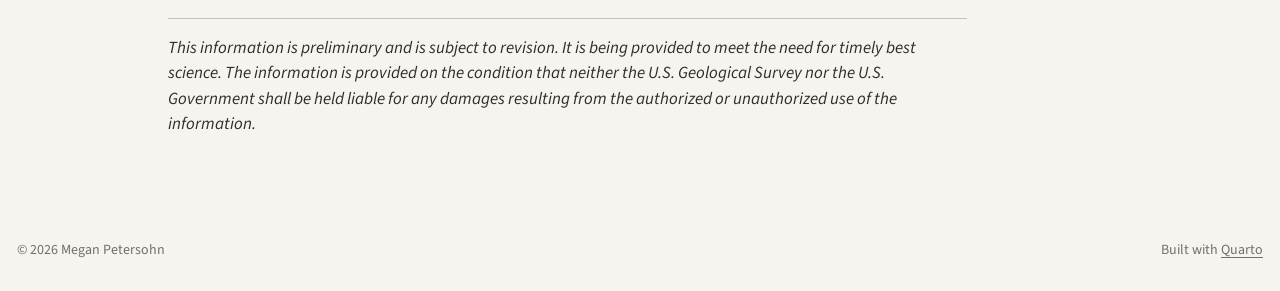
==== commit 477c5034: "Recolour capture year figure" ====
--- a/docs/projects/snf-wolf-pups/index.html
+++ b/docs/projects/snf-wolf-pups/index.html
@@ -300,9 +300,9 @@
 </div>
 <p><strong>Sex.</strong> Of 63 females, 28 died while monitored; of 71 males, 23 died. Sex showed no clear effect in the models.</p>
 <div class="plate">
-<p><img src="figs/pred_capture_years.jpg" class="img-fluid" alt="Bars of pups caught each year from 1970 to 2017, coloured by the wolves' federal legal status at capture."></p>
-</div>
-<p><strong>Capture year and legal status.</strong> Pups caught each year, coloured by the wolves’ federal legal status at capture. The 24 pups caught from 1970 to 1973, before federal protection, were tested as a group for human-caused deaths and showed no clear difference. Few pups were collared after 2000. Capture year itself was not tested as a predictor.</p>
+<p><img src="figs/pred_pups_by_year.jpg" class="img-fluid" alt="Bars of pups caught each year from 1970 to 2017, over shaded bands showing the wolves' federal legal status at capture."></p>
+</div>
+<p><strong>Capture year and legal status.</strong> Pups caught each year, with shaded bands for the wolves’ federal legal status at capture. The 24 pups caught from 1970 to 1973, before federal protection, were tested as a group for human-caused deaths and showed no clear difference. Few pups were collared after 2000. Capture year itself was not tested as a predictor.</p>
 <div class="plate">
 <p><img src="figs/pred_decade_deaths.jpg" class="img-fluid" alt="Stacked bars of the share of pups that died while monitored, by cause, for each decade of capture."></p>
 </div>
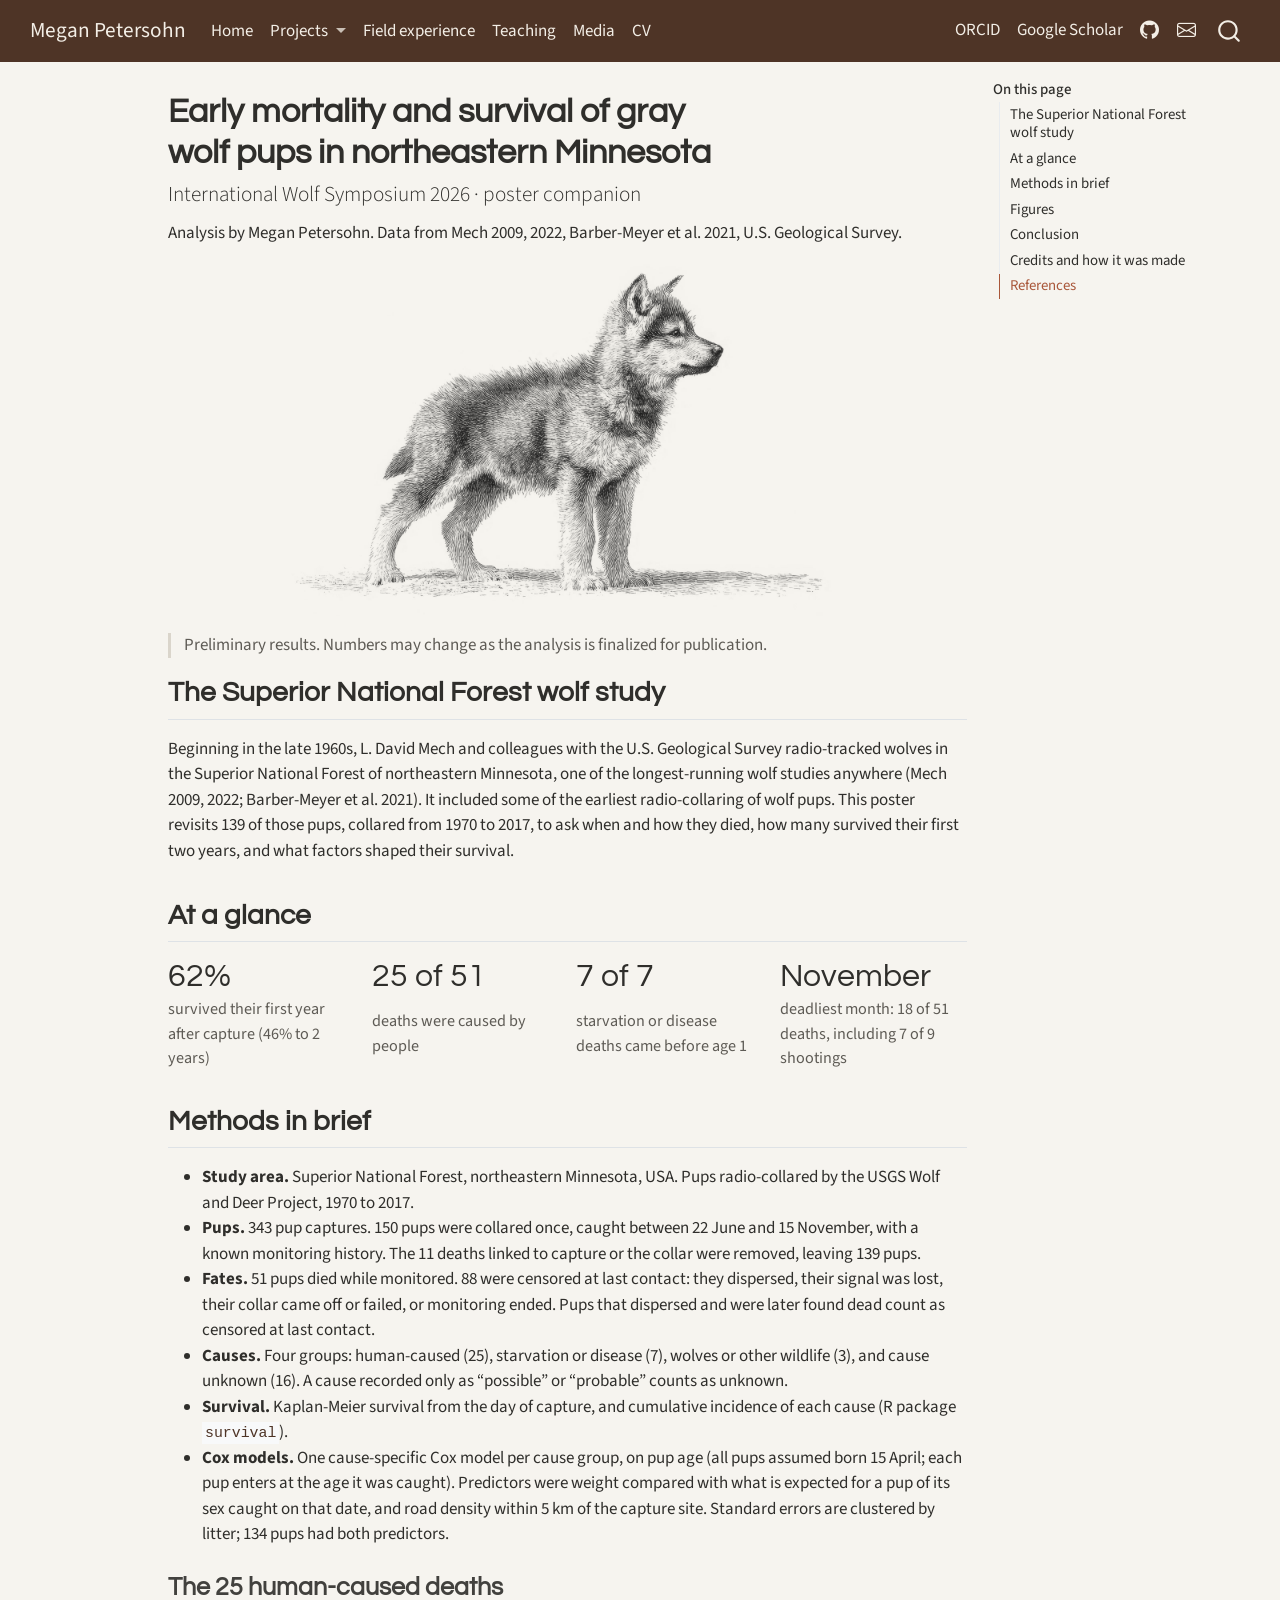
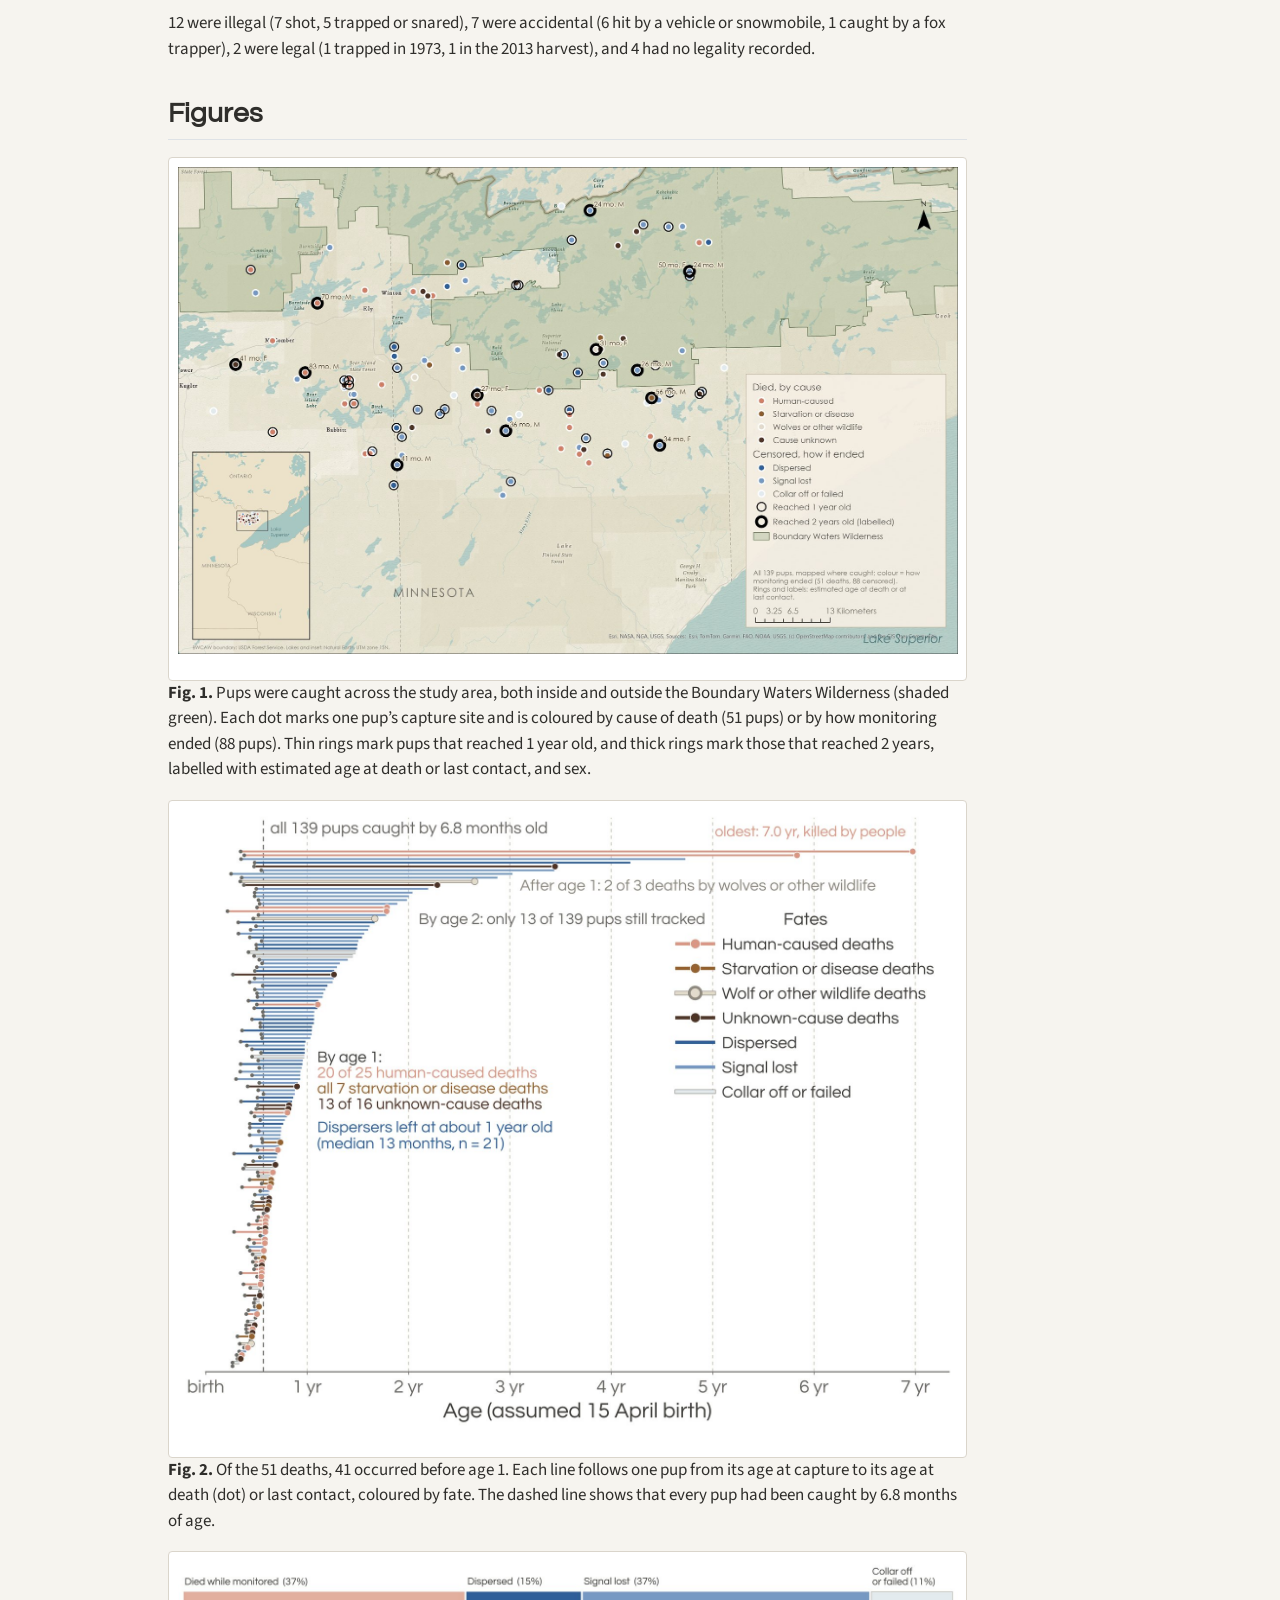
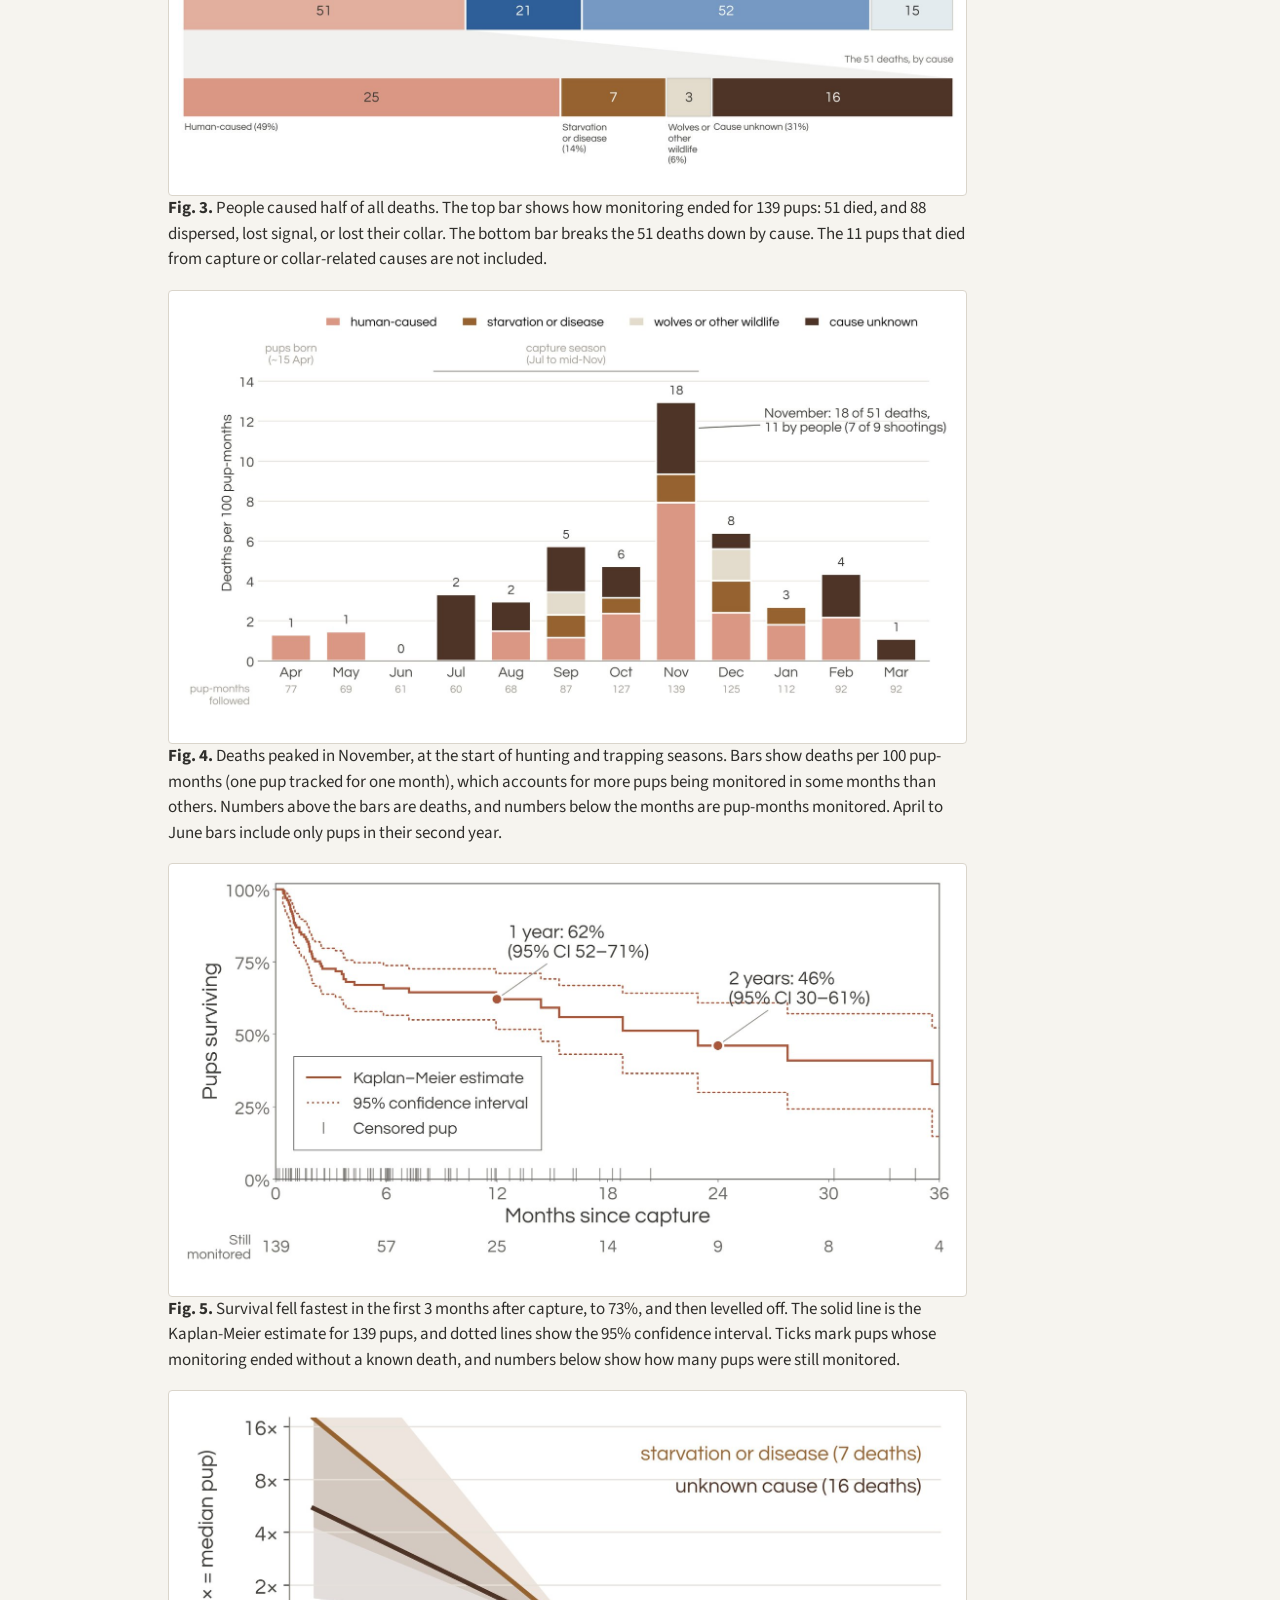
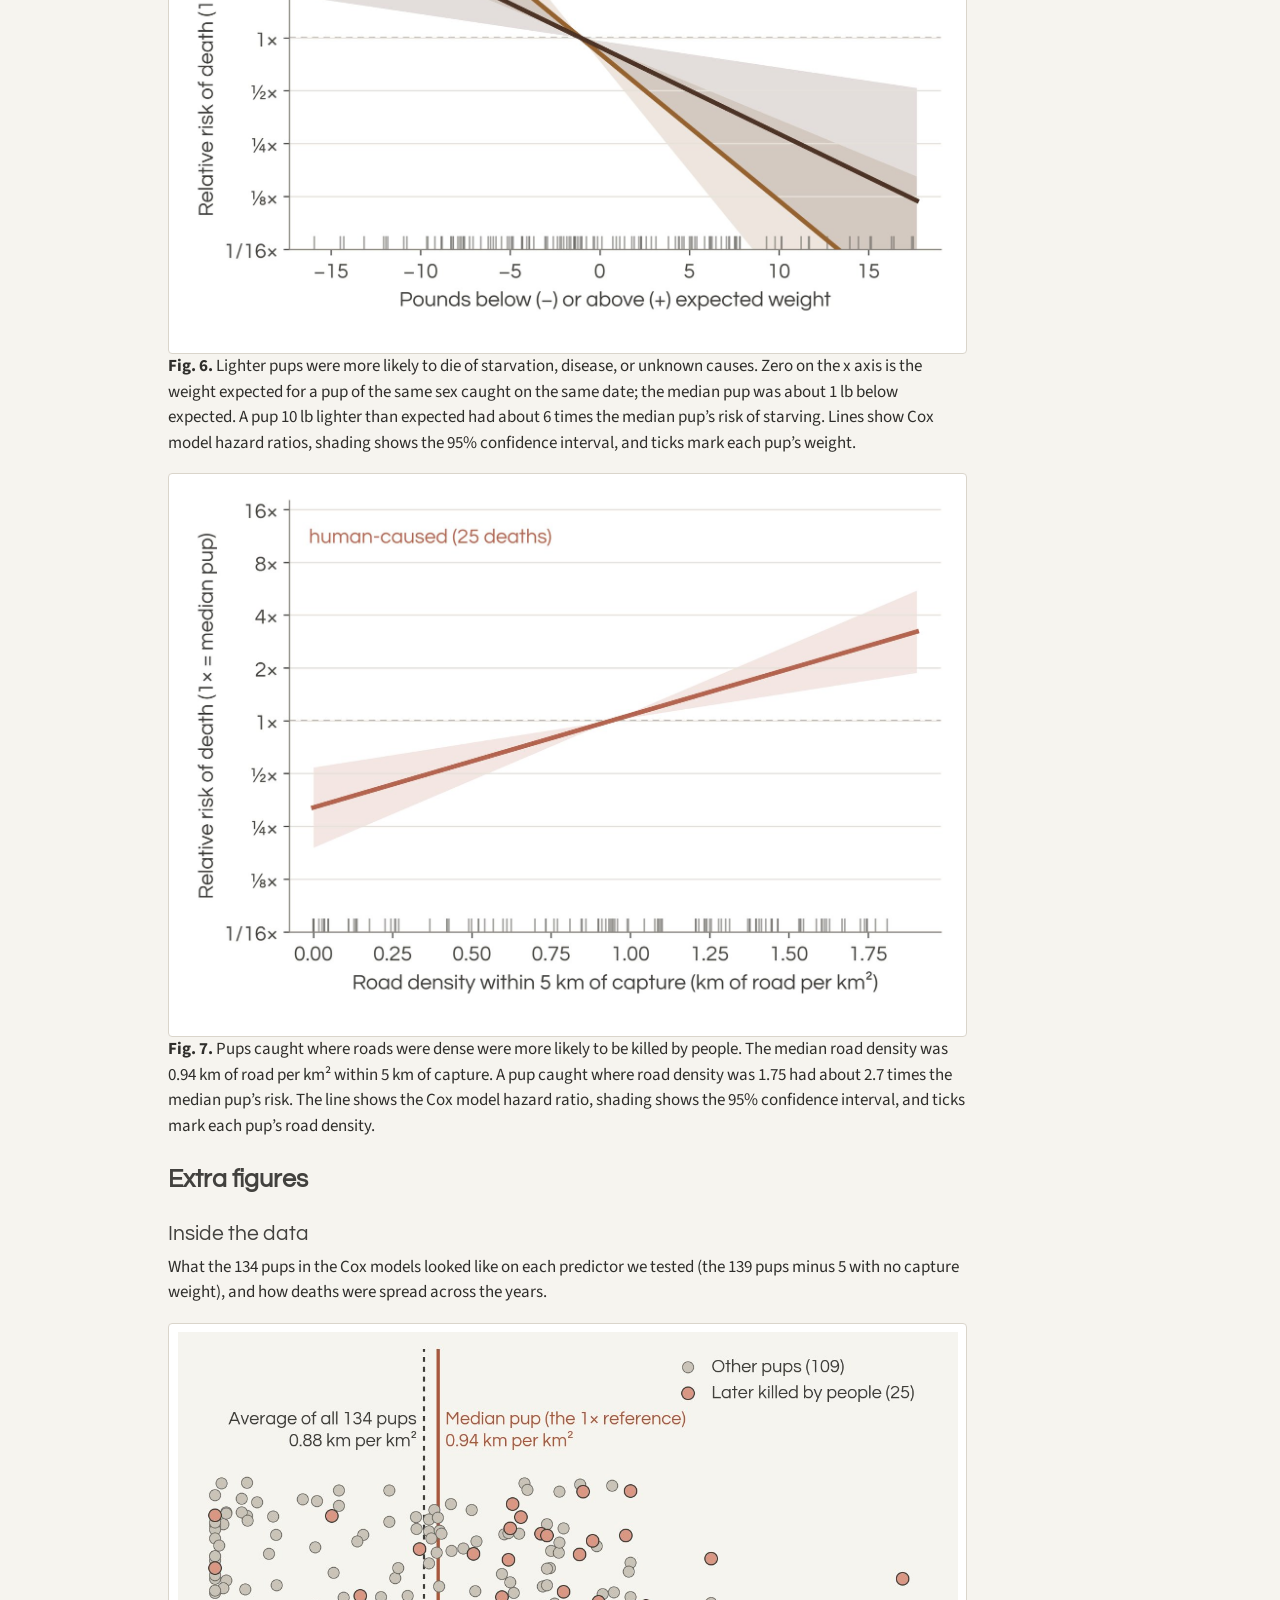
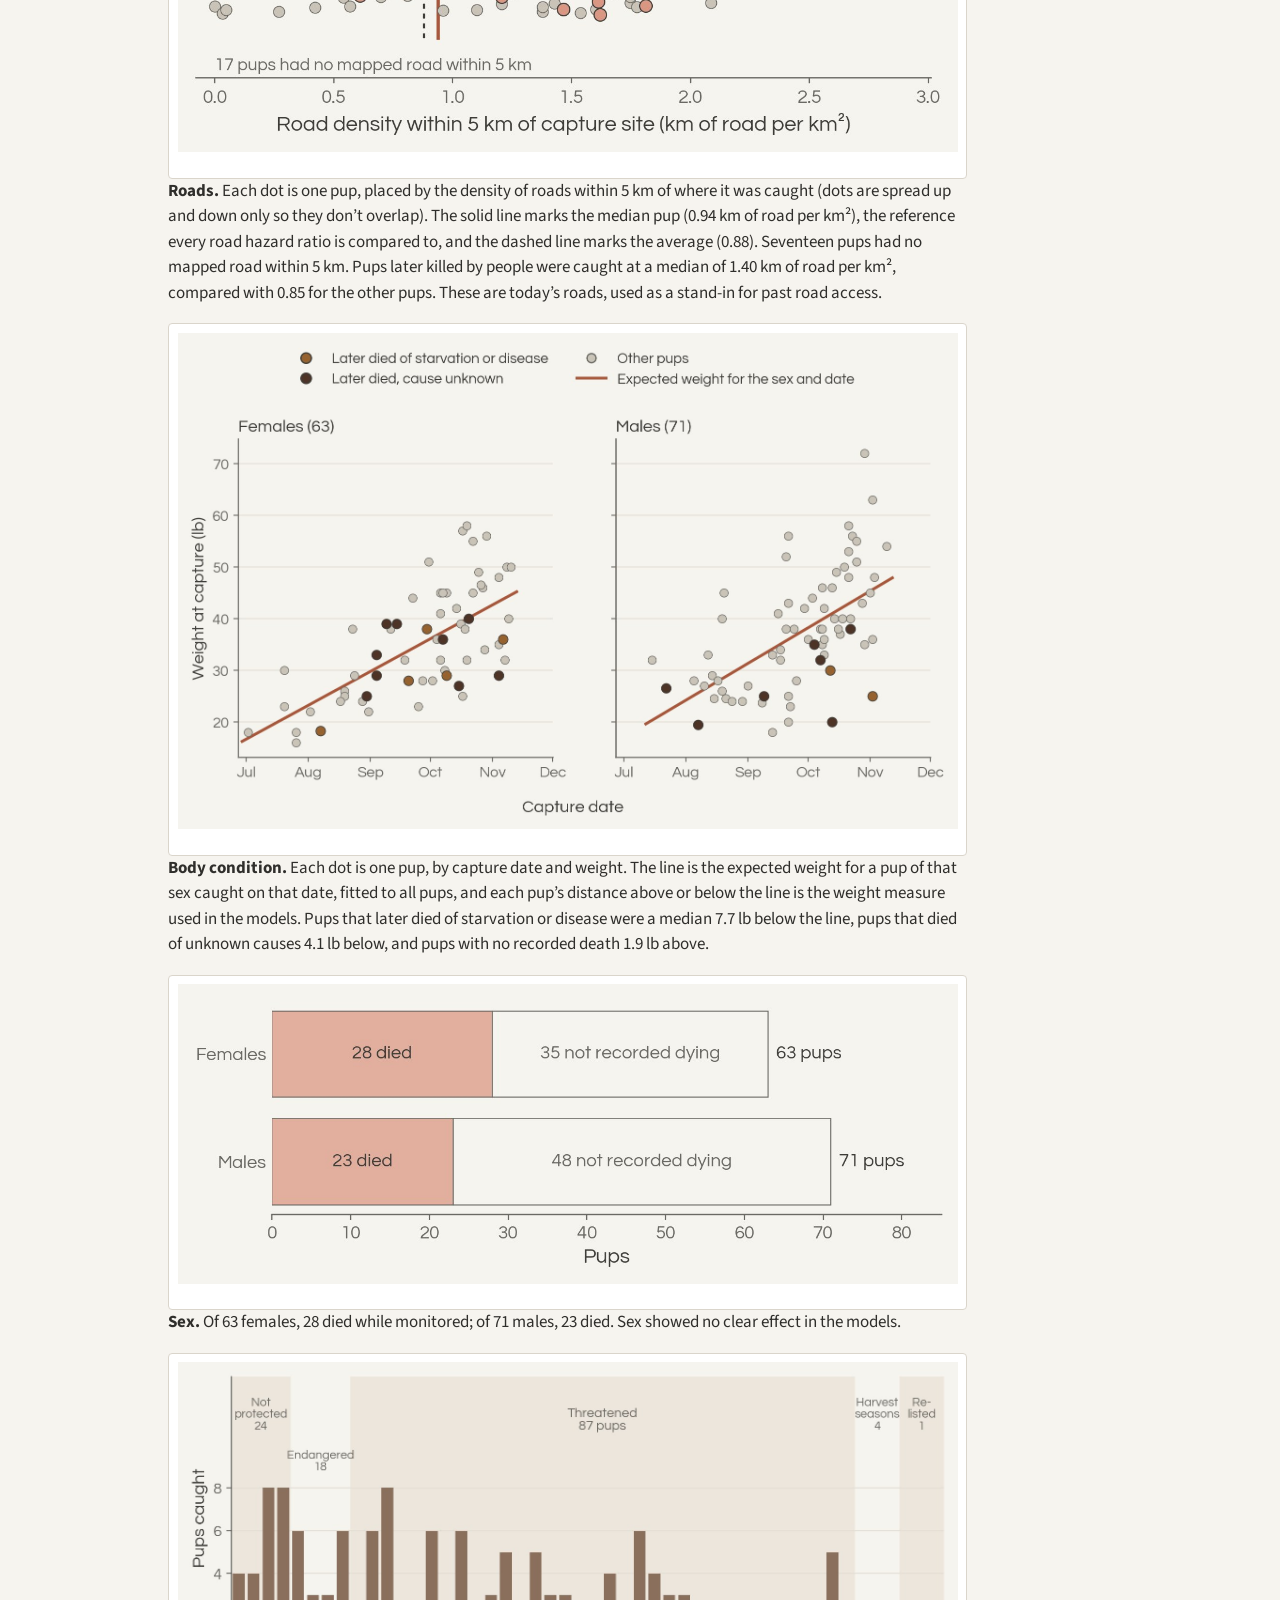
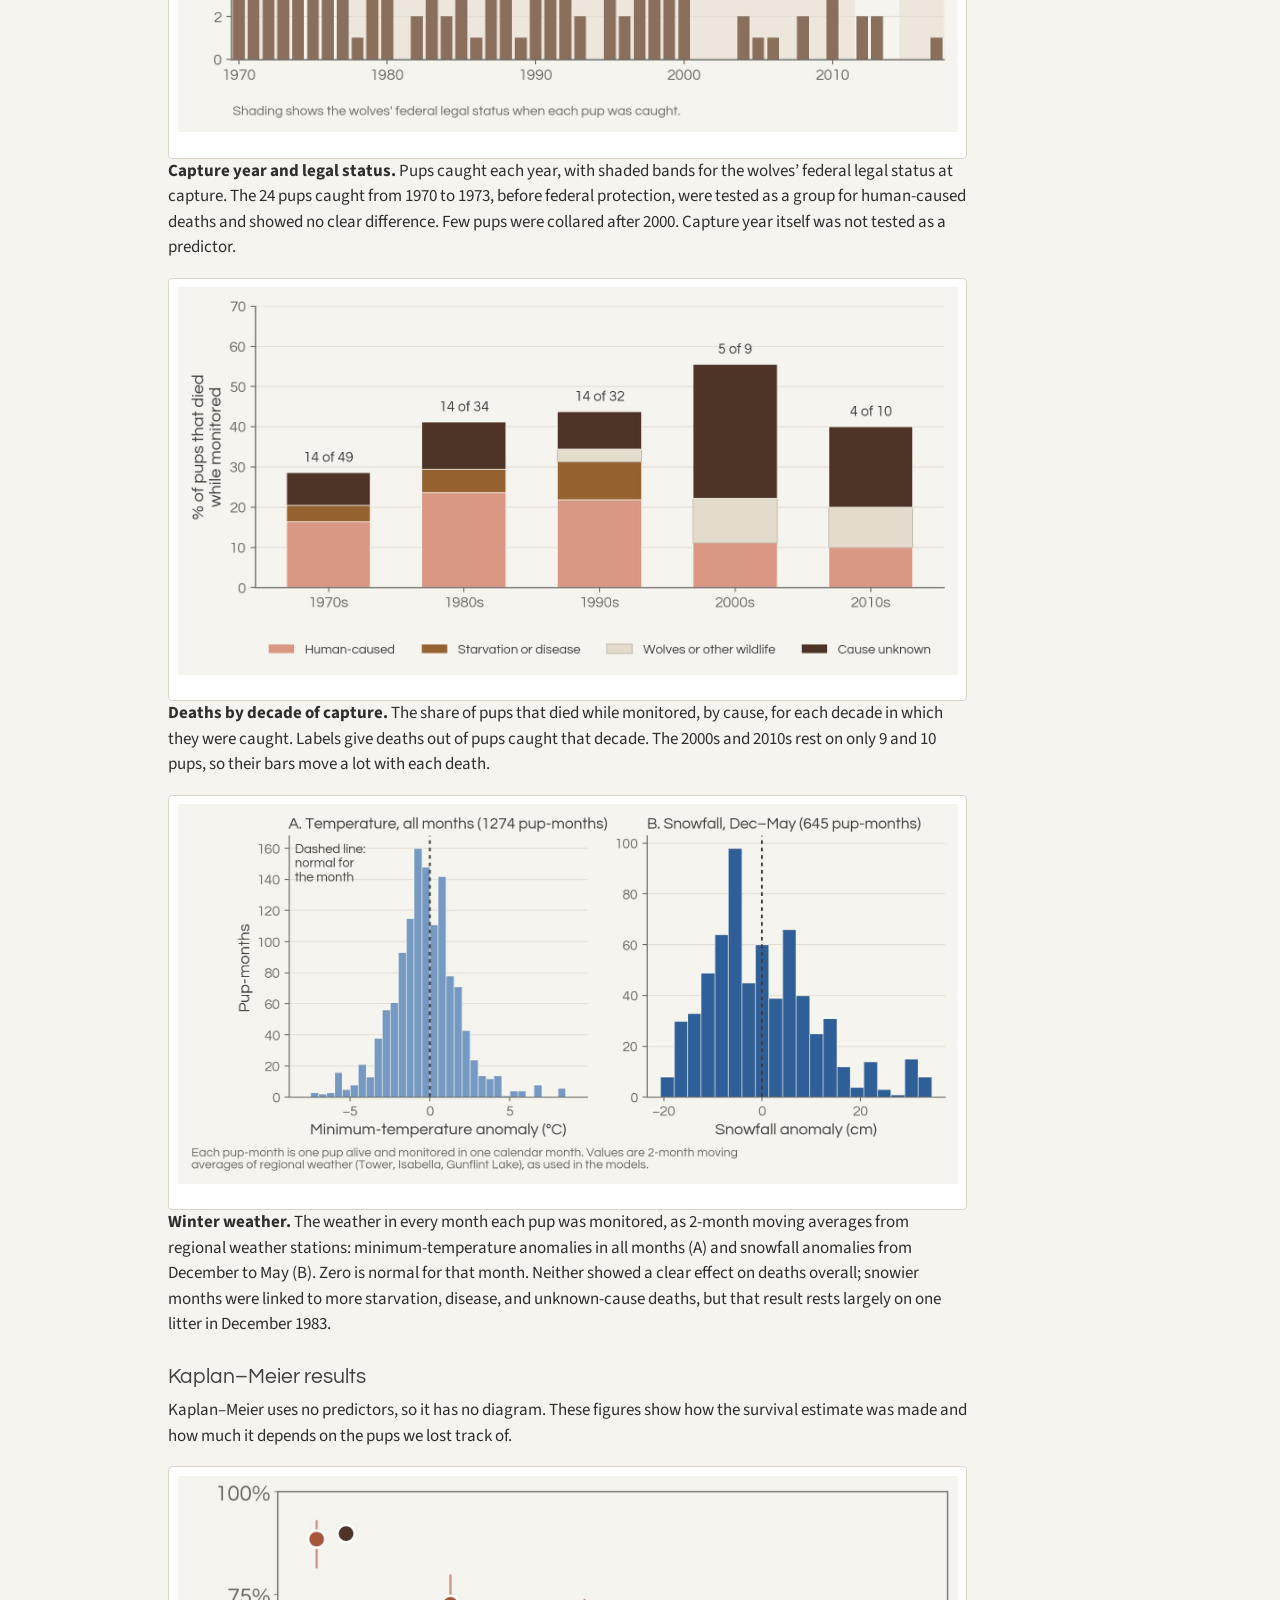
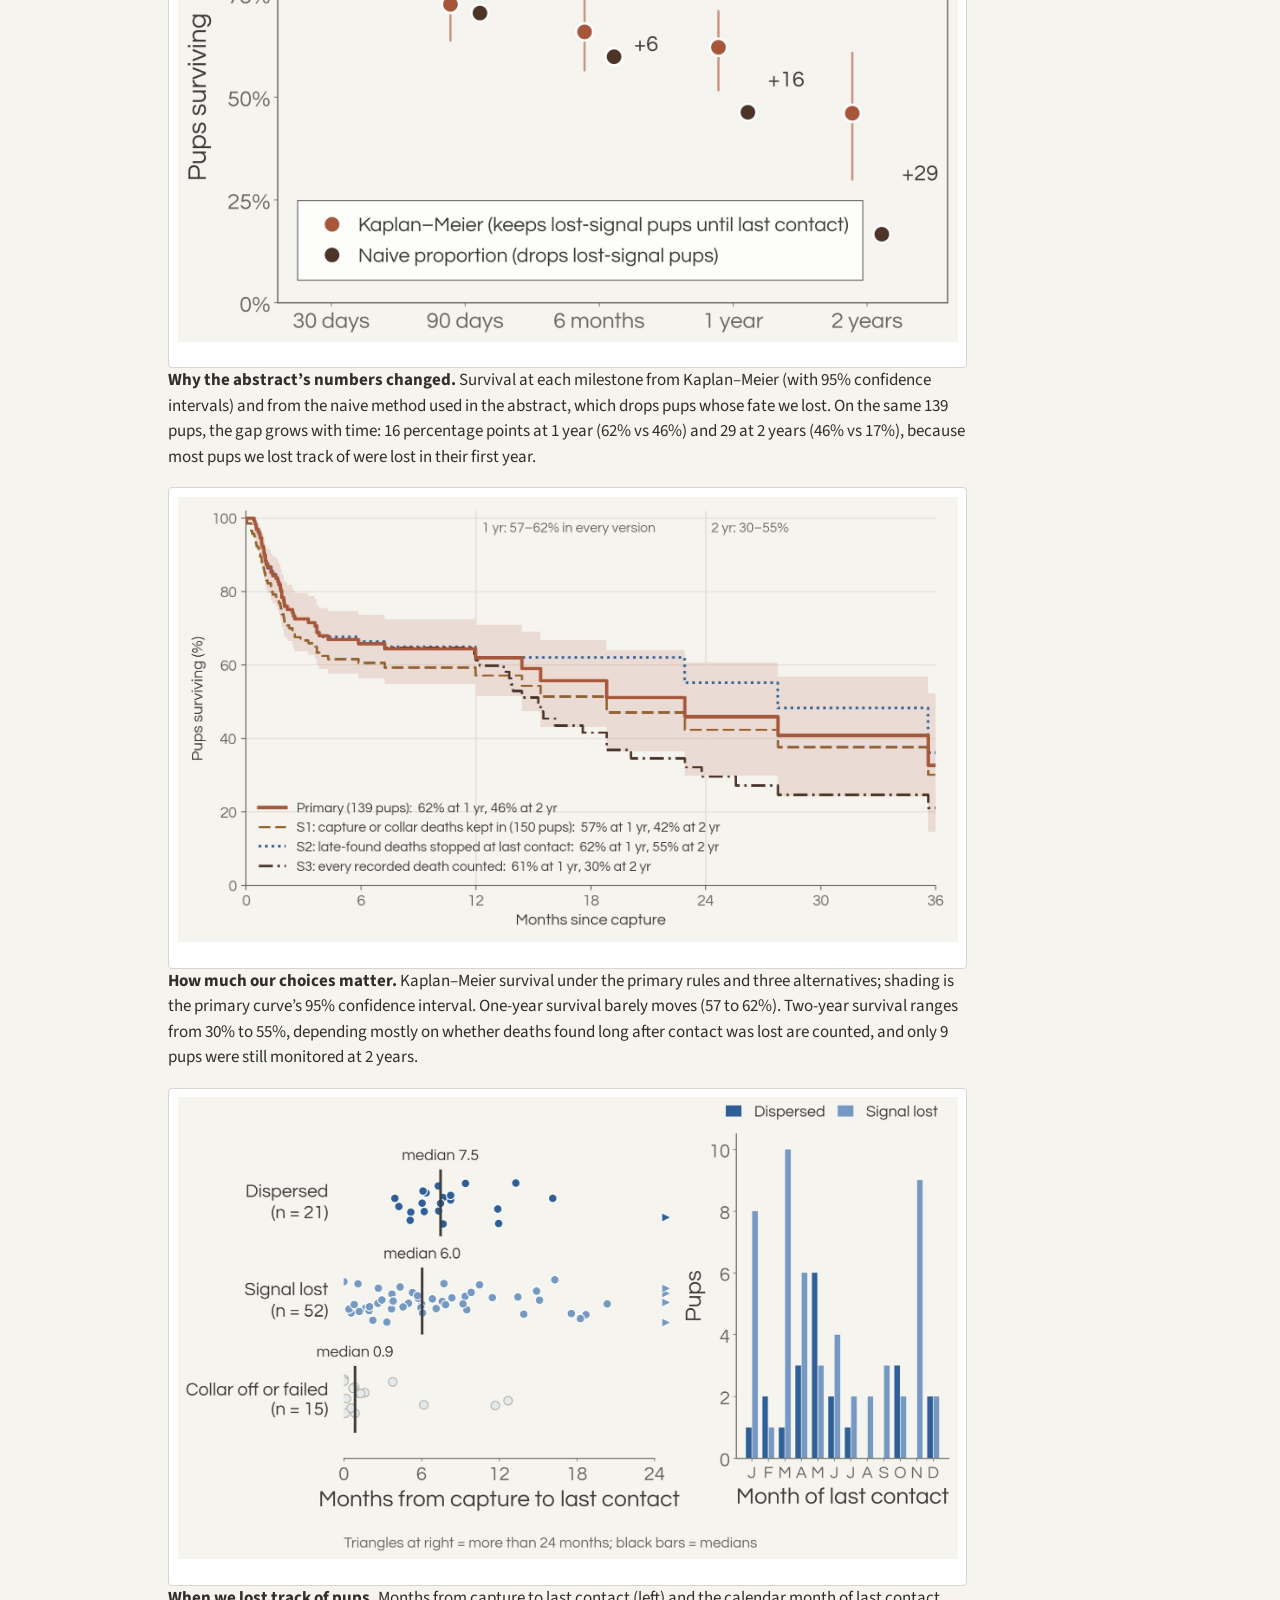
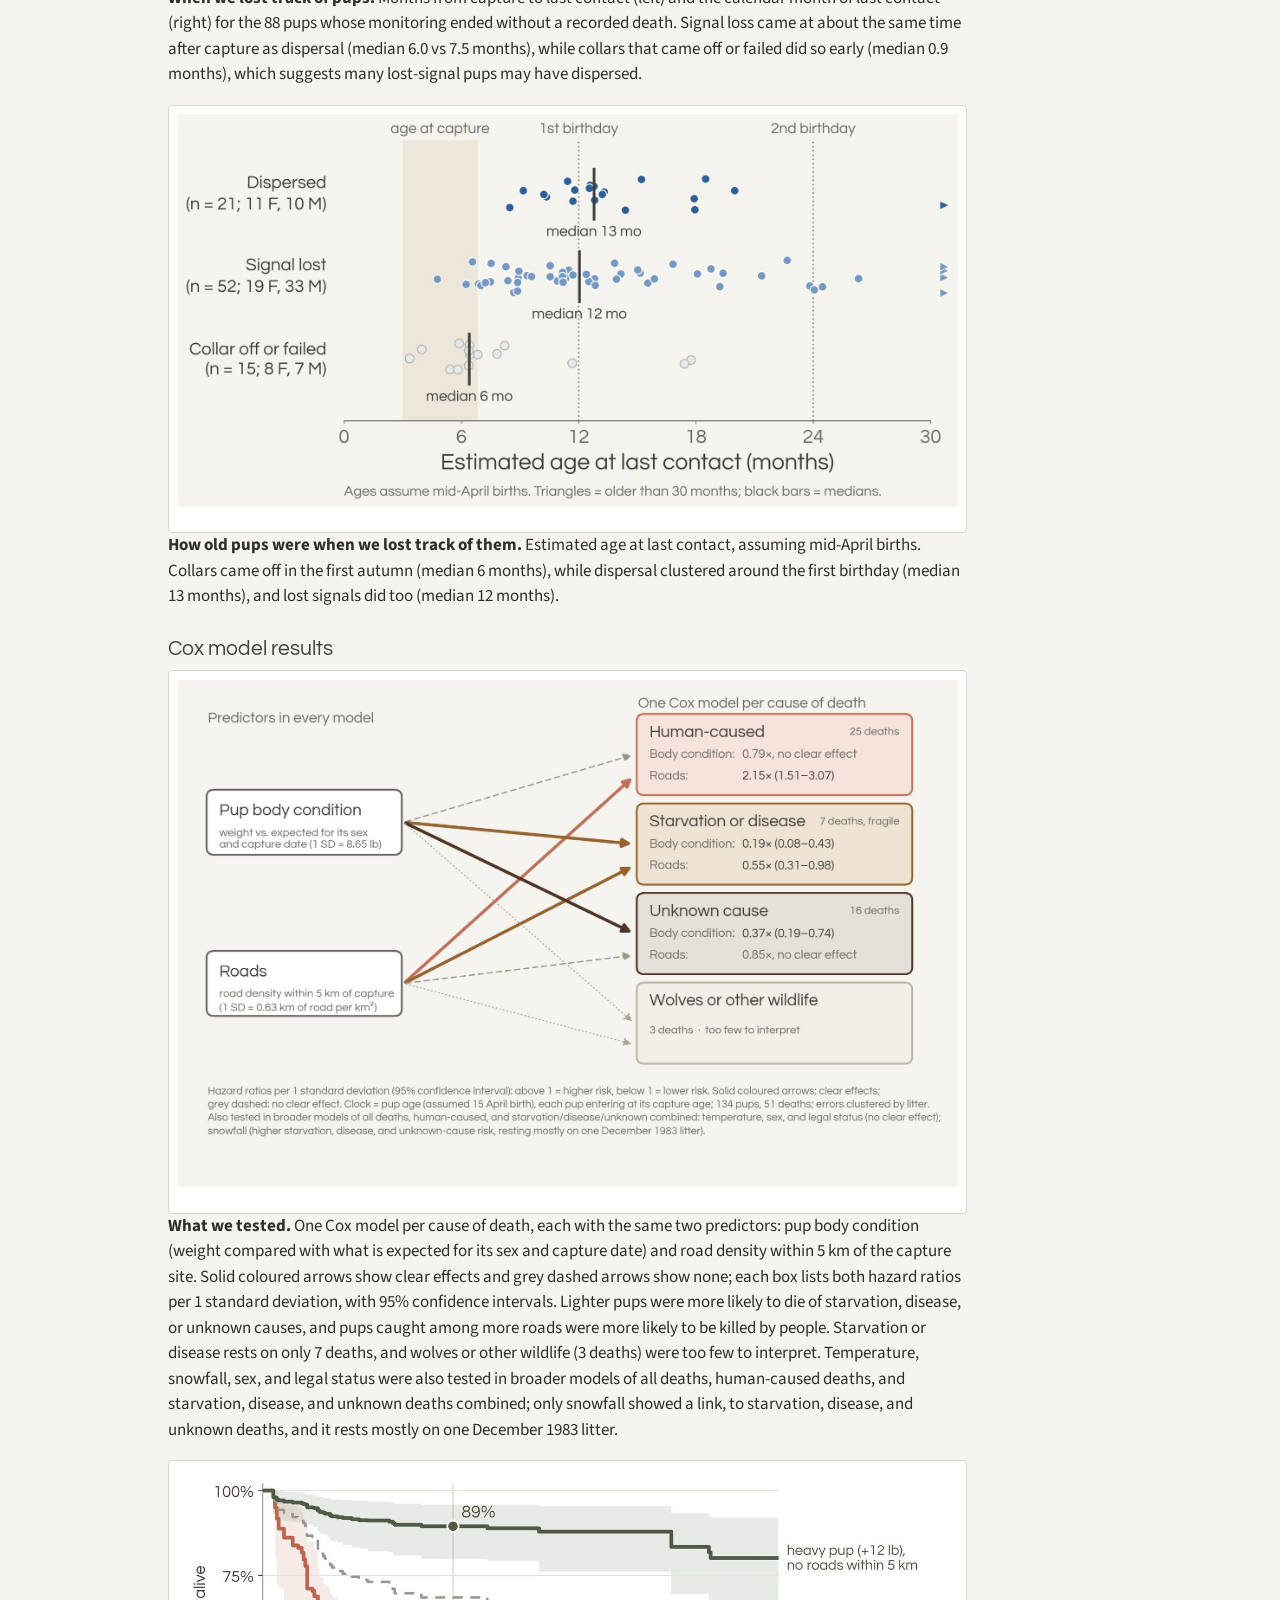
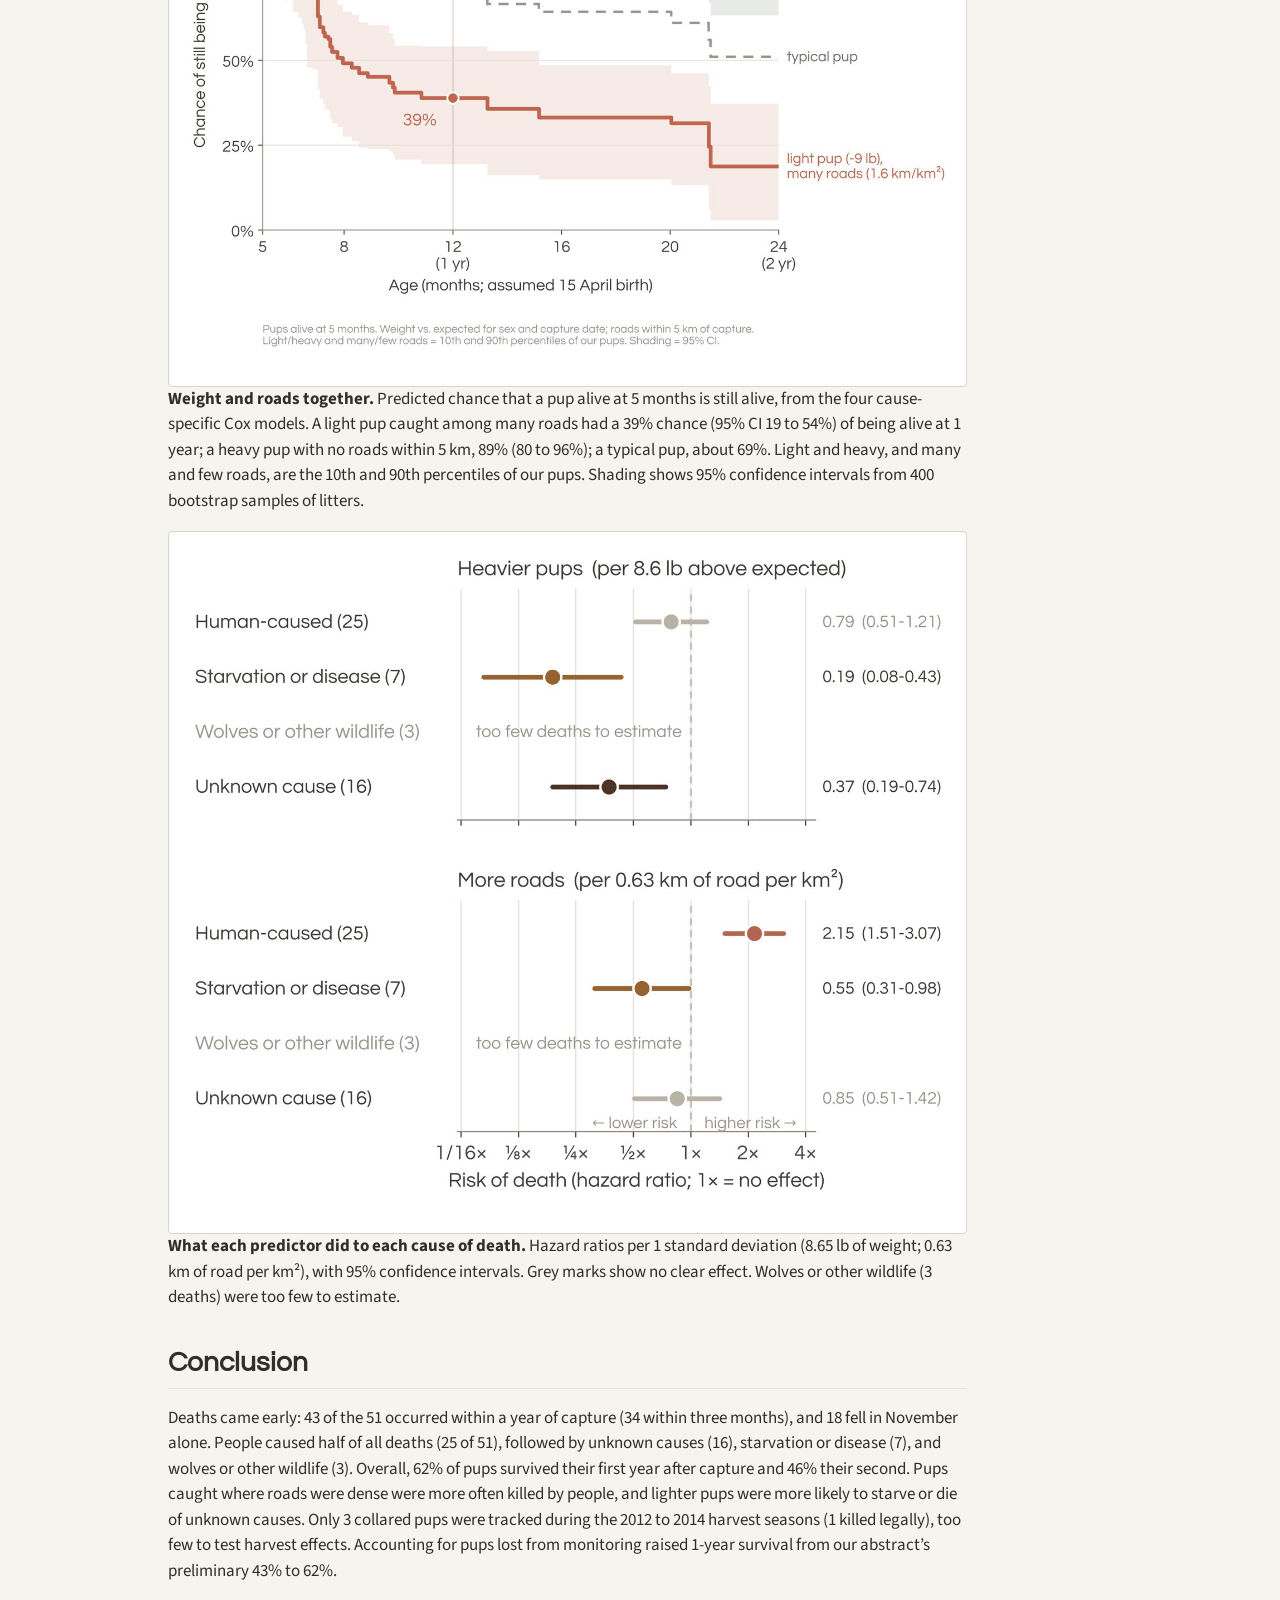
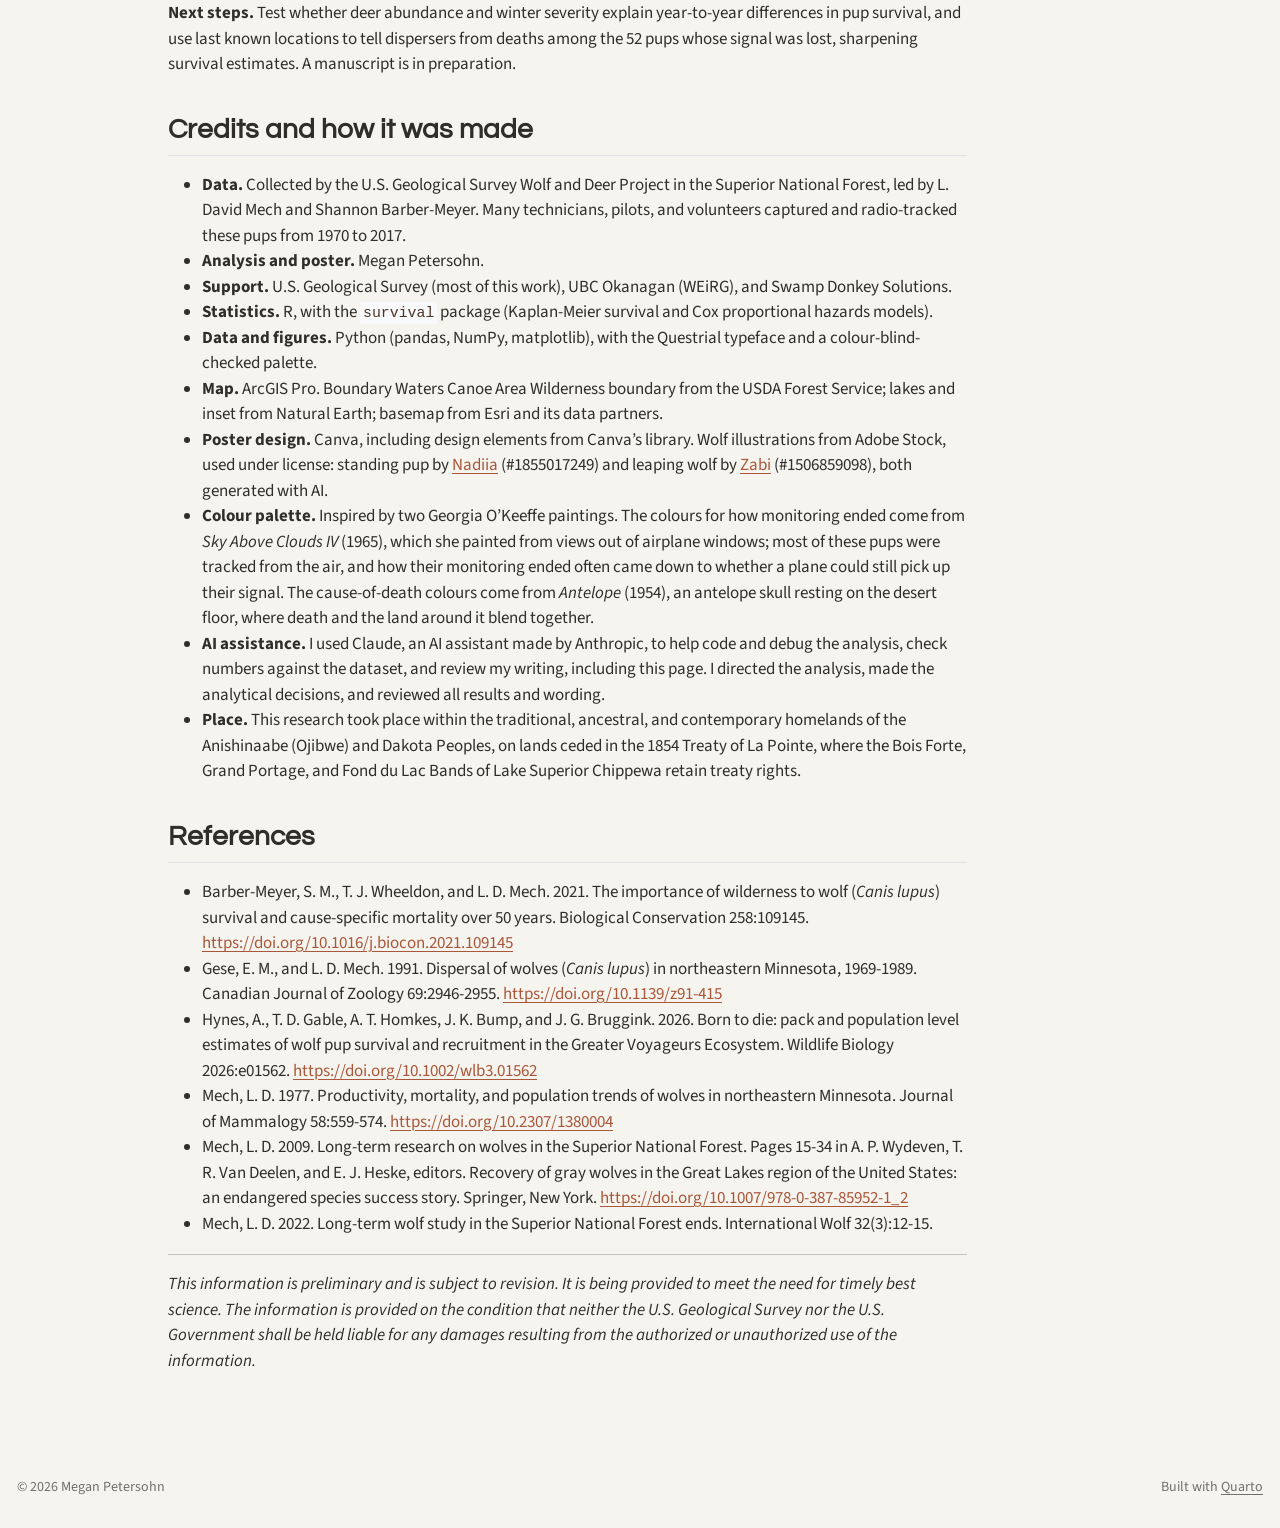
==== commit 0a41652f: "Add Kaplan–Meier results section; rename to Inside the data" ====
--- a/docs/projects/snf-wolf-pups/index.html
+++ b/docs/projects/snf-wolf-pups/index.html
@@ -280,13 +280,9 @@
 <p><strong>Fig. 7.</strong> Pups caught where roads were dense were more likely to be killed by people. The median road density was 0.94 km of road per km² within 5 km of capture. A pup caught where road density was 1.75 had about 2.7 times the median pup’s risk. The line shows the Cox model hazard ratio, shading shows the 95% confidence interval, and ticks mark each pup’s road density.</p>
 <section id="extra-figures" class="level3">
 <h3 class="anchored" data-anchor-id="extra-figures">Extra figures</h3>
-<div class="plate">
-<p><img src="figs/dag.jpg" class="img-fluid" alt="Diagram of factors expected to affect each cause of death."></p>
-</div>
-<p><strong>What we think affects pup survival.</strong> Solid boxes are in our models; arrows show the pathway we expect, not results. Grey dashed boxes are expected to matter but are not tested yet.</p>
-<section id="the-predictors-we-tested" class="level4">
-<h4 class="anchored" data-anchor-id="the-predictors-we-tested">The predictors we tested</h4>
-<p>Each figure shows the 134 pups in the Cox models (the 139 pups minus 5 with no capture weight).</p>
+<section id="inside-the-data" class="level4">
+<h4 class="anchored" data-anchor-id="inside-the-data">Inside the data</h4>
+<p>What the 134 pups in the Cox models looked like on each predictor we tested (the 139 pups minus 5 with no capture weight), and how deaths were spread across the years.</p>
 <div class="plate">
 <p><img src="figs/pred_roads.jpg" class="img-fluid" alt="Dot plot of road density within 5 km of each pup's capture site, with the median and average marked and pups later killed by people highlighted."></p>
 </div>
@@ -312,8 +308,32 @@
 </div>
 <p><strong>Winter weather.</strong> The weather in every month each pup was monitored, as 2-month moving averages from regional weather stations: minimum-temperature anomalies in all months (A) and snowfall anomalies from December to May (B). Zero is normal for that month. Neither showed a clear effect on deaths overall; snowier months were linked to more starvation, disease, and unknown-cause deaths, but that result rests largely on one litter in December 1983.</p>
 </section>
-<section id="model-results" class="level4">
-<h4 class="anchored" data-anchor-id="model-results">Model results</h4>
+<section id="kaplanmeier-results" class="level4">
+<h4 class="anchored" data-anchor-id="kaplanmeier-results">Kaplan–Meier results</h4>
+<p>Kaplan–Meier uses no predictors, so it has no diagram. These figures show how the survival estimate was made and how much it depends on the pups we lost track of.</p>
+<div class="plate">
+<p><img src="figs/naive_vs_km.jpg" class="img-fluid" alt="Survival at 30 days, 90 days, 6 months, 1 year and 2 years from Kaplan-Meier with confidence intervals and from the naive method, with the gap labelled at each milestone."></p>
+</div>
+<p><strong>Why the abstract’s numbers changed.</strong> Survival at each milestone from Kaplan–Meier (with 95% confidence intervals) and from the naive method used in the abstract, which drops pups whose fate we lost. On the same 139 pups, the gap grows with time: 16 percentage points at 1 year (62% vs 46%) and 29 at 2 years (46% vs 17%), because most pups we lost track of were lost in their first year.</p>
+<div class="plate">
+<p><img src="figs/km_sensitivity.jpg" class="img-fluid" alt="Four Kaplan-Meier survival curves over 36 months since capture: the primary analysis and three sensitivity versions."></p>
+</div>
+<p><strong>How much our choices matter.</strong> Kaplan–Meier survival under the primary rules and three alternatives; shading is the primary curve’s 95% confidence interval. One-year survival barely moves (57 to 62%). Two-year survival ranges from 30% to 55%, depending mostly on whether deaths found long after contact was lost are counted, and only 9 pups were still monitored at 2 years.</p>
+<div class="plate">
+<p><img src="figs/lost_timing.jpg" class="img-fluid" alt="Months from capture to last contact for dispersed, signal-lost, and collar-off pups, and bars of the calendar month of last contact."></p>
+</div>
+<p><strong>When we lost track of pups.</strong> Months from capture to last contact (left) and the calendar month of last contact (right) for the 88 pups whose monitoring ended without a recorded death. Signal loss came at about the same time after capture as dispersal (median 6.0 vs 7.5 months), while collars that came off or failed did so early (median 0.9 months), which suggests many lost-signal pups may have dispersed.</p>
+<div class="plate">
+<p><img src="figs/lost_age.jpg" class="img-fluid" alt="Estimated age at last contact for dispersed, signal-lost, and collar-off pups, with the first and second birthdays marked."></p>
+</div>
+<p><strong>How old pups were when we lost track of them.</strong> Estimated age at last contact, assuming mid-April births. Collars came off in the first autumn (median 6 months), while dispersal clustered around the first birthday (median 13 months), and lost signals did too (median 12 months).</p>
+</section>
+<section id="cox-model-results" class="level4">
+<h4 class="anchored" data-anchor-id="cox-model-results">Cox model results</h4>
+<div class="plate">
+<p><img src="figs/model_dag.jpg" class="img-fluid" alt="Diagram of the four cause-specific Cox models: body condition and roads each feed human-caused, starvation or disease, unknown, and wolves or wildlife deaths, with hazard ratios listed in each cause box."></p>
+</div>
+<p><strong>What we tested.</strong> One Cox model per cause of death, each with the same two predictors: pup body condition (weight compared with what is expected for its sex and capture date) and road density within 5 km of the capture site. Solid coloured arrows show clear effects and grey dashed arrows show none; each box lists both hazard ratios per 1 standard deviation, with 95% confidence intervals. Lighter pups were more likely to die of starvation, disease, or unknown causes, and pups caught among more roads were more likely to be killed by people. Starvation or disease rests on only 7 deaths, and wolves or other wildlife (3 deaths) were too few to interpret. Temperature, snowfall, sex, and legal status were also tested in broader models of all deaths, human-caused deaths, and starvation, disease, and unknown deaths combined; only snowfall showed a link, to starvation, disease, and unknown deaths, and it rests mostly on one December 1983 litter.</p>
 <div class="plate">
 <p><img src="figs/twopups.jpg" class="img-fluid" alt="Predicted survival from 5 to 24 months for a light pup near many roads versus a heavy pup with no roads nearby."></p>
 </div>
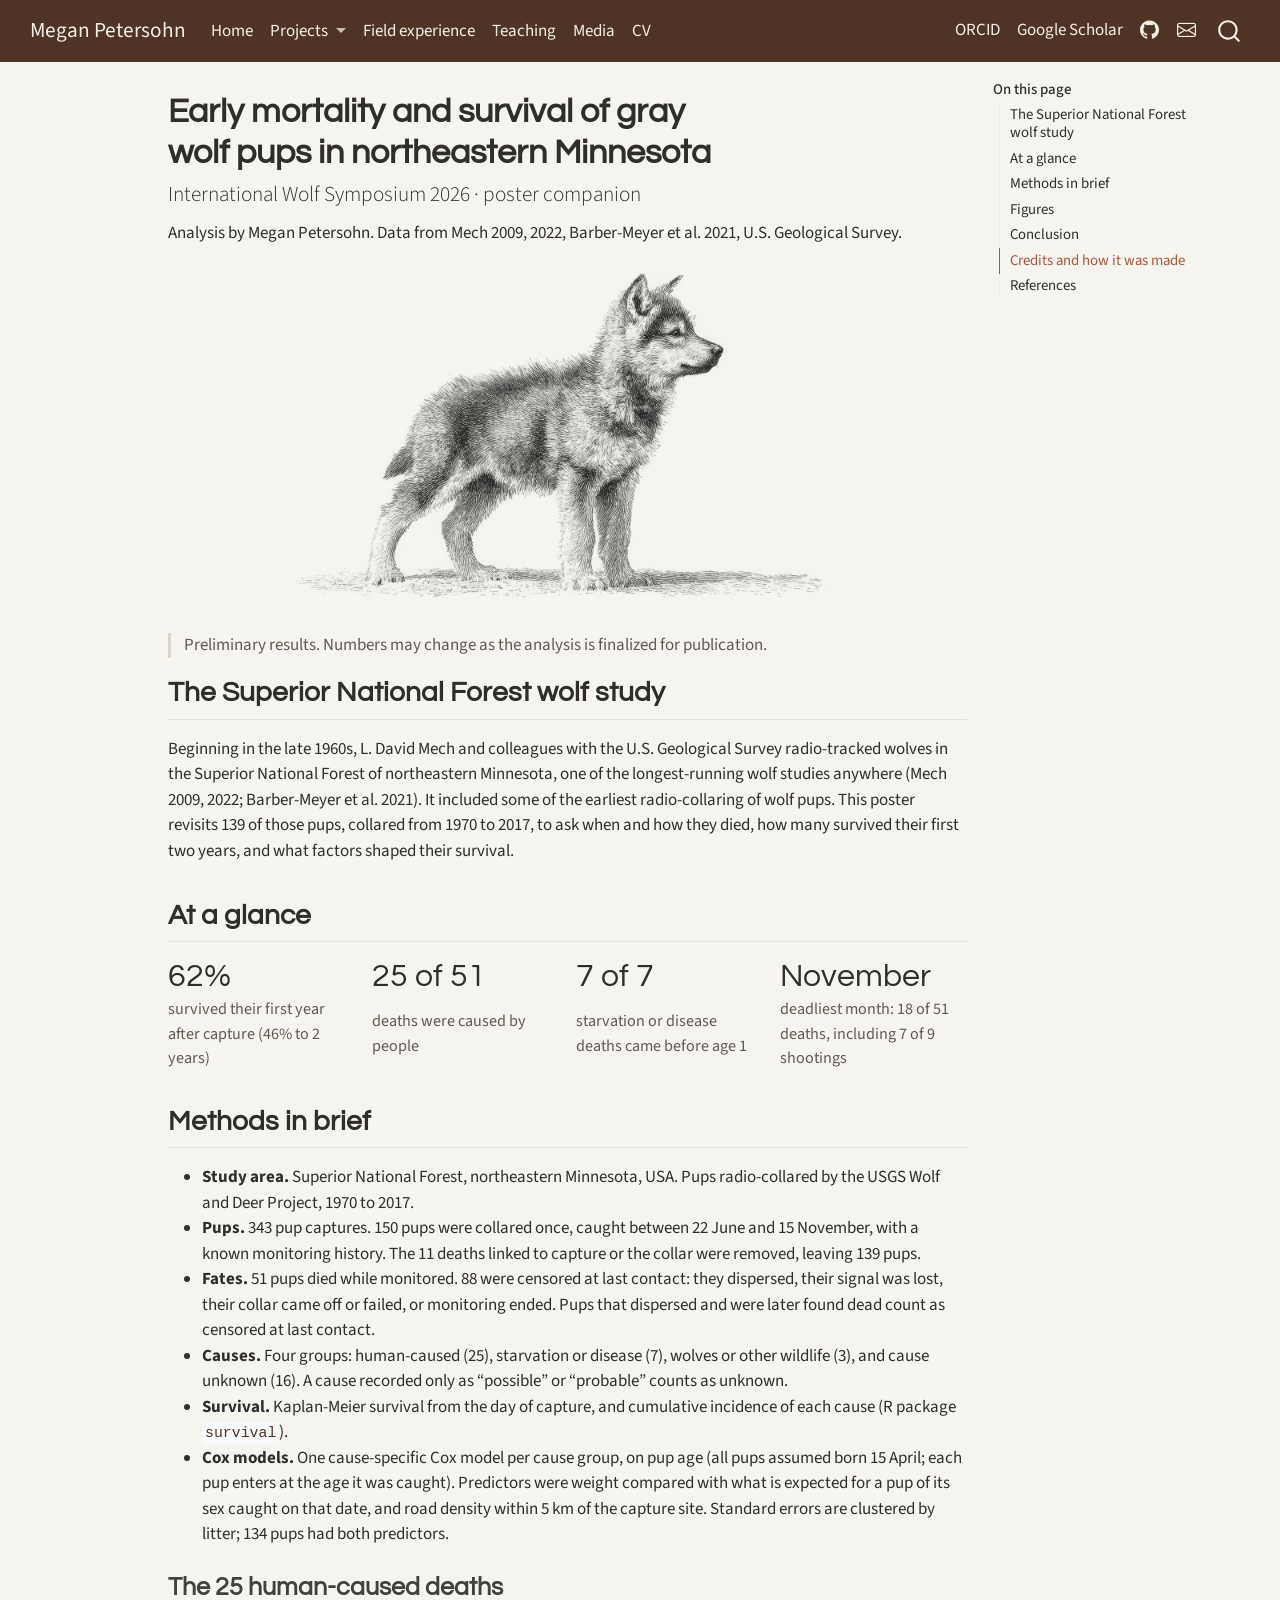
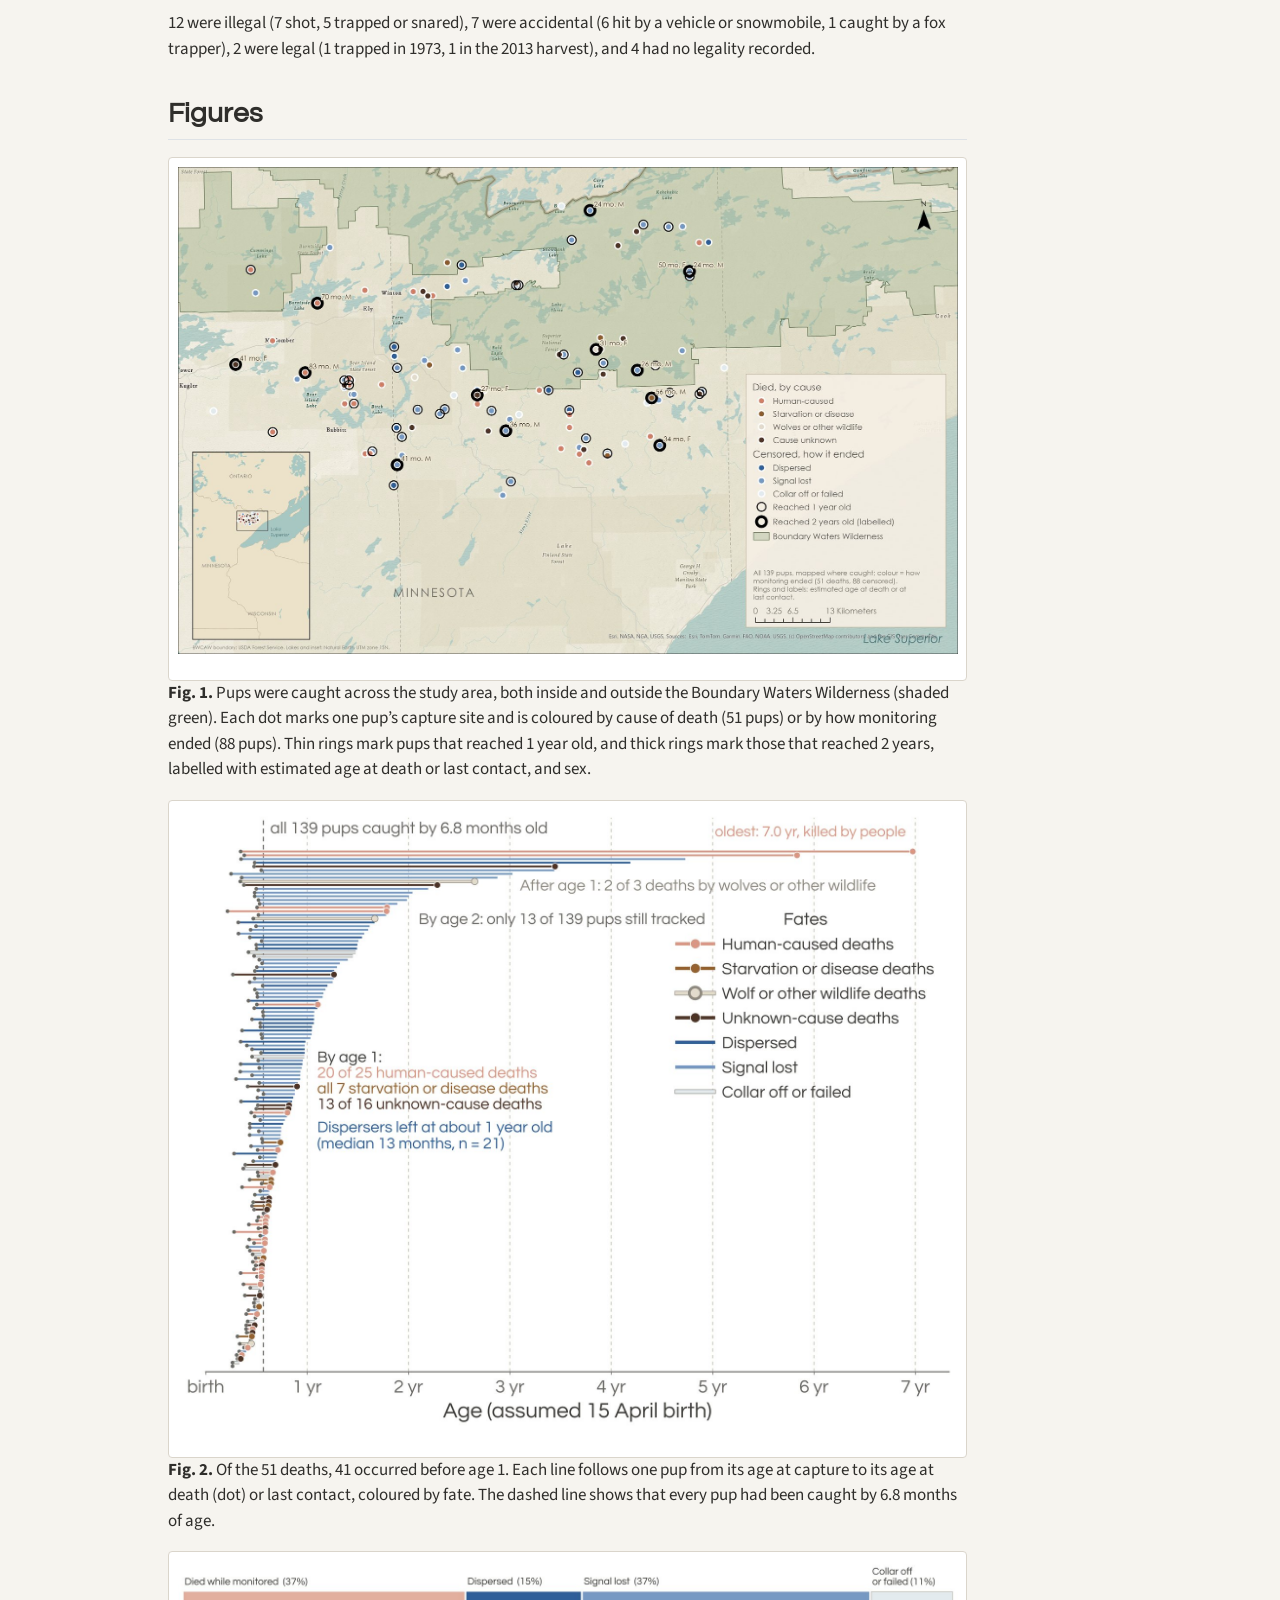
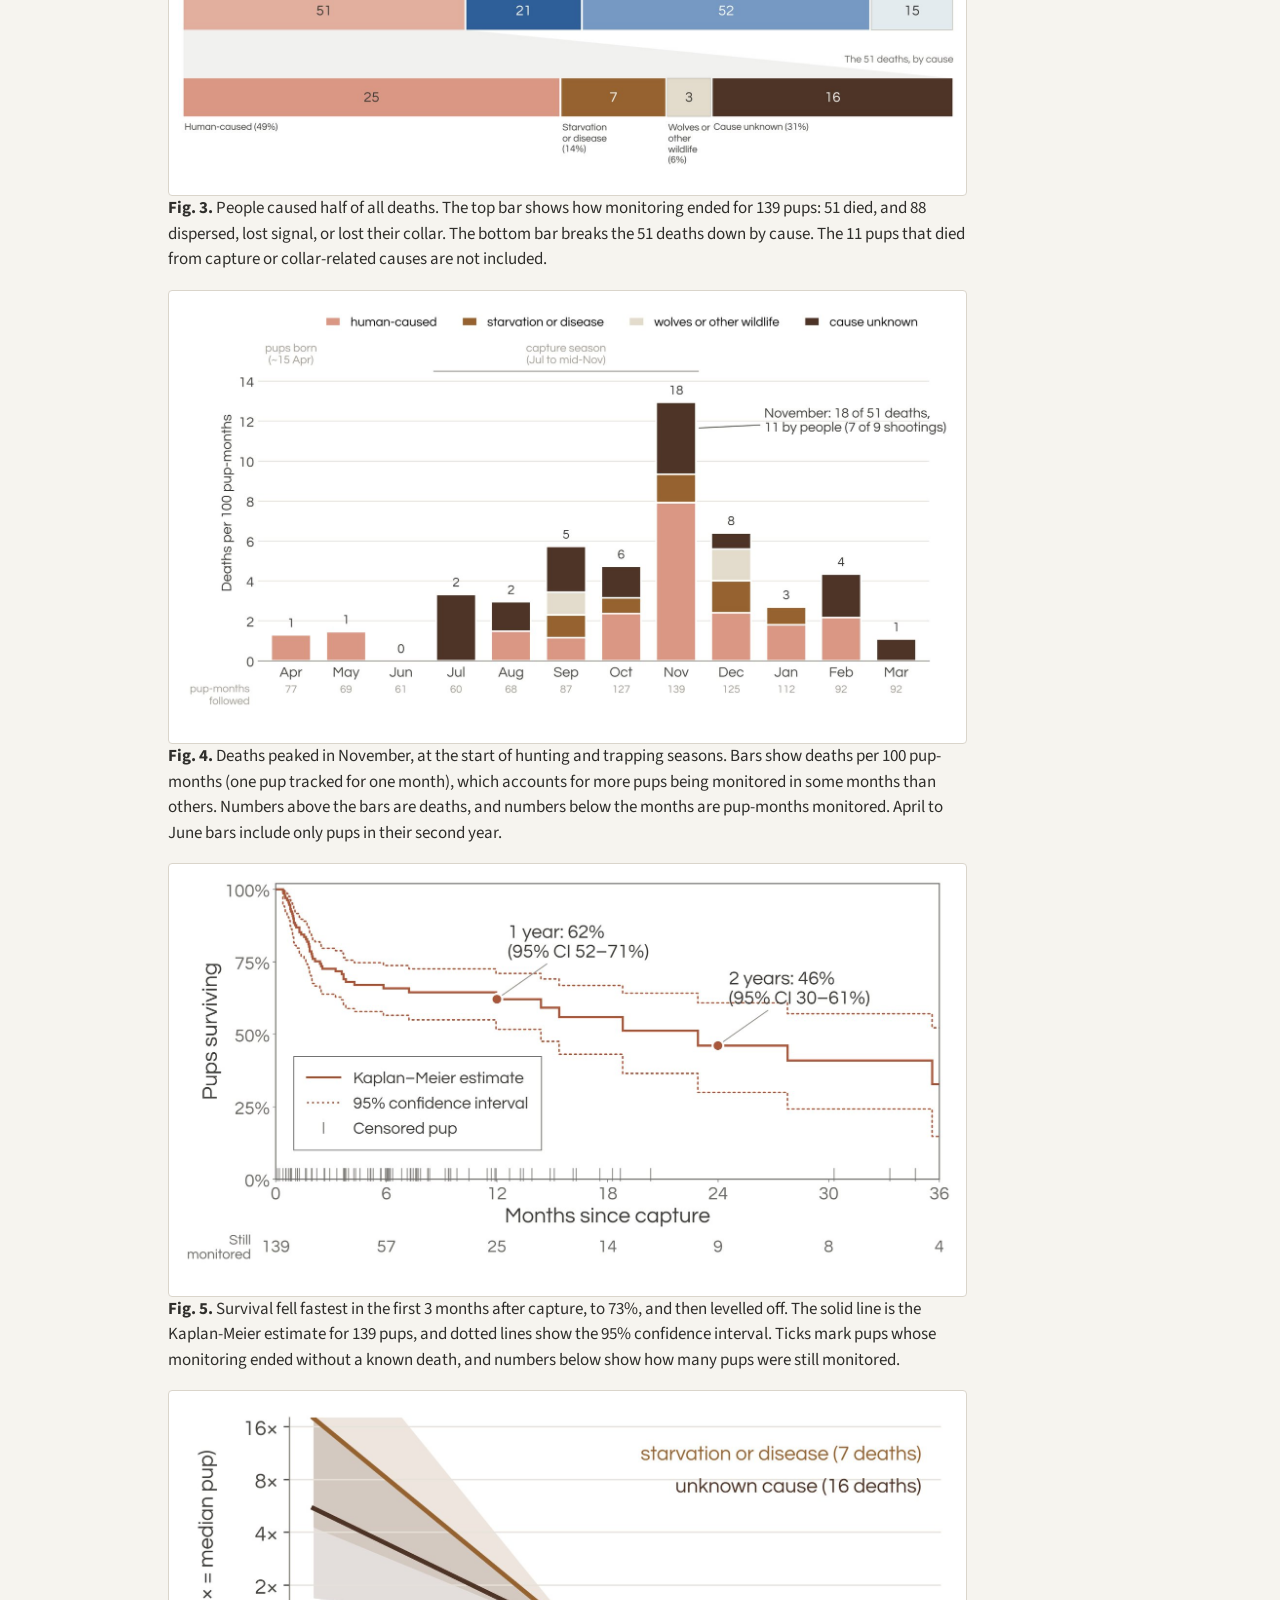
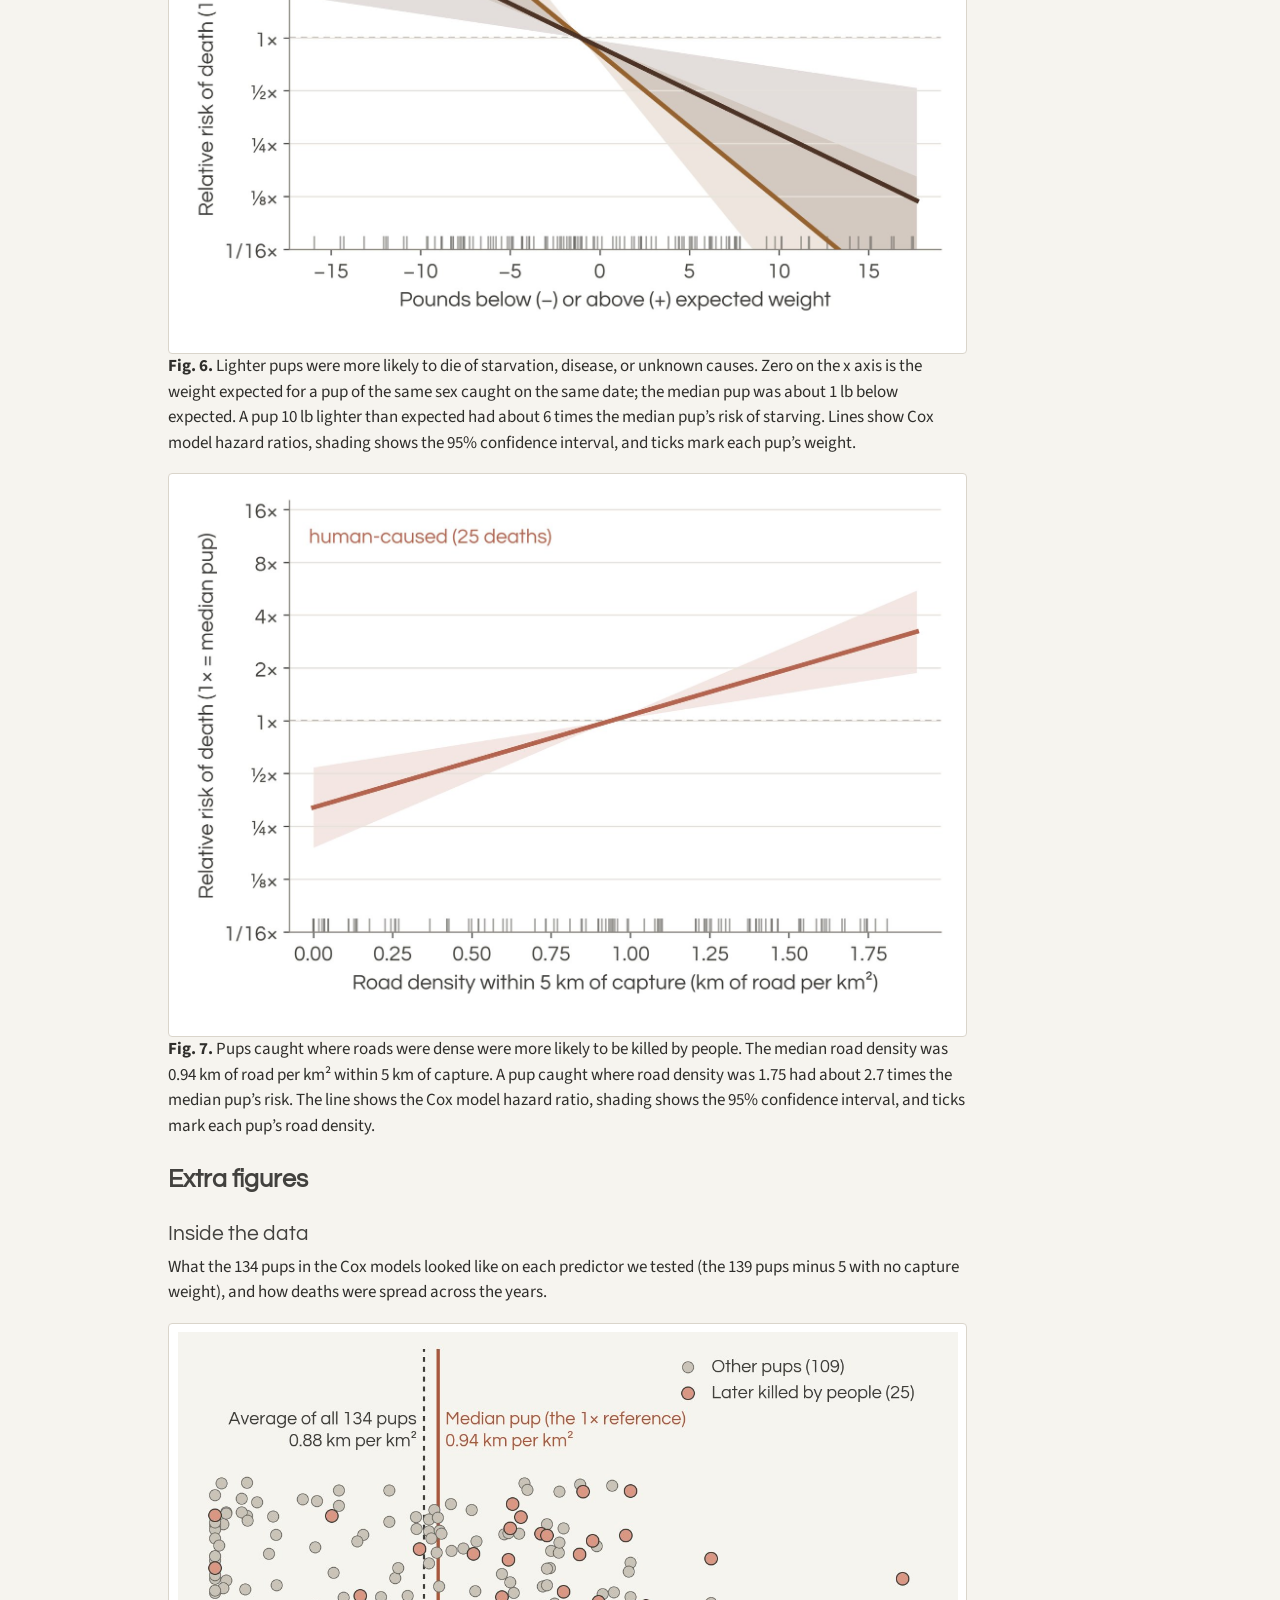
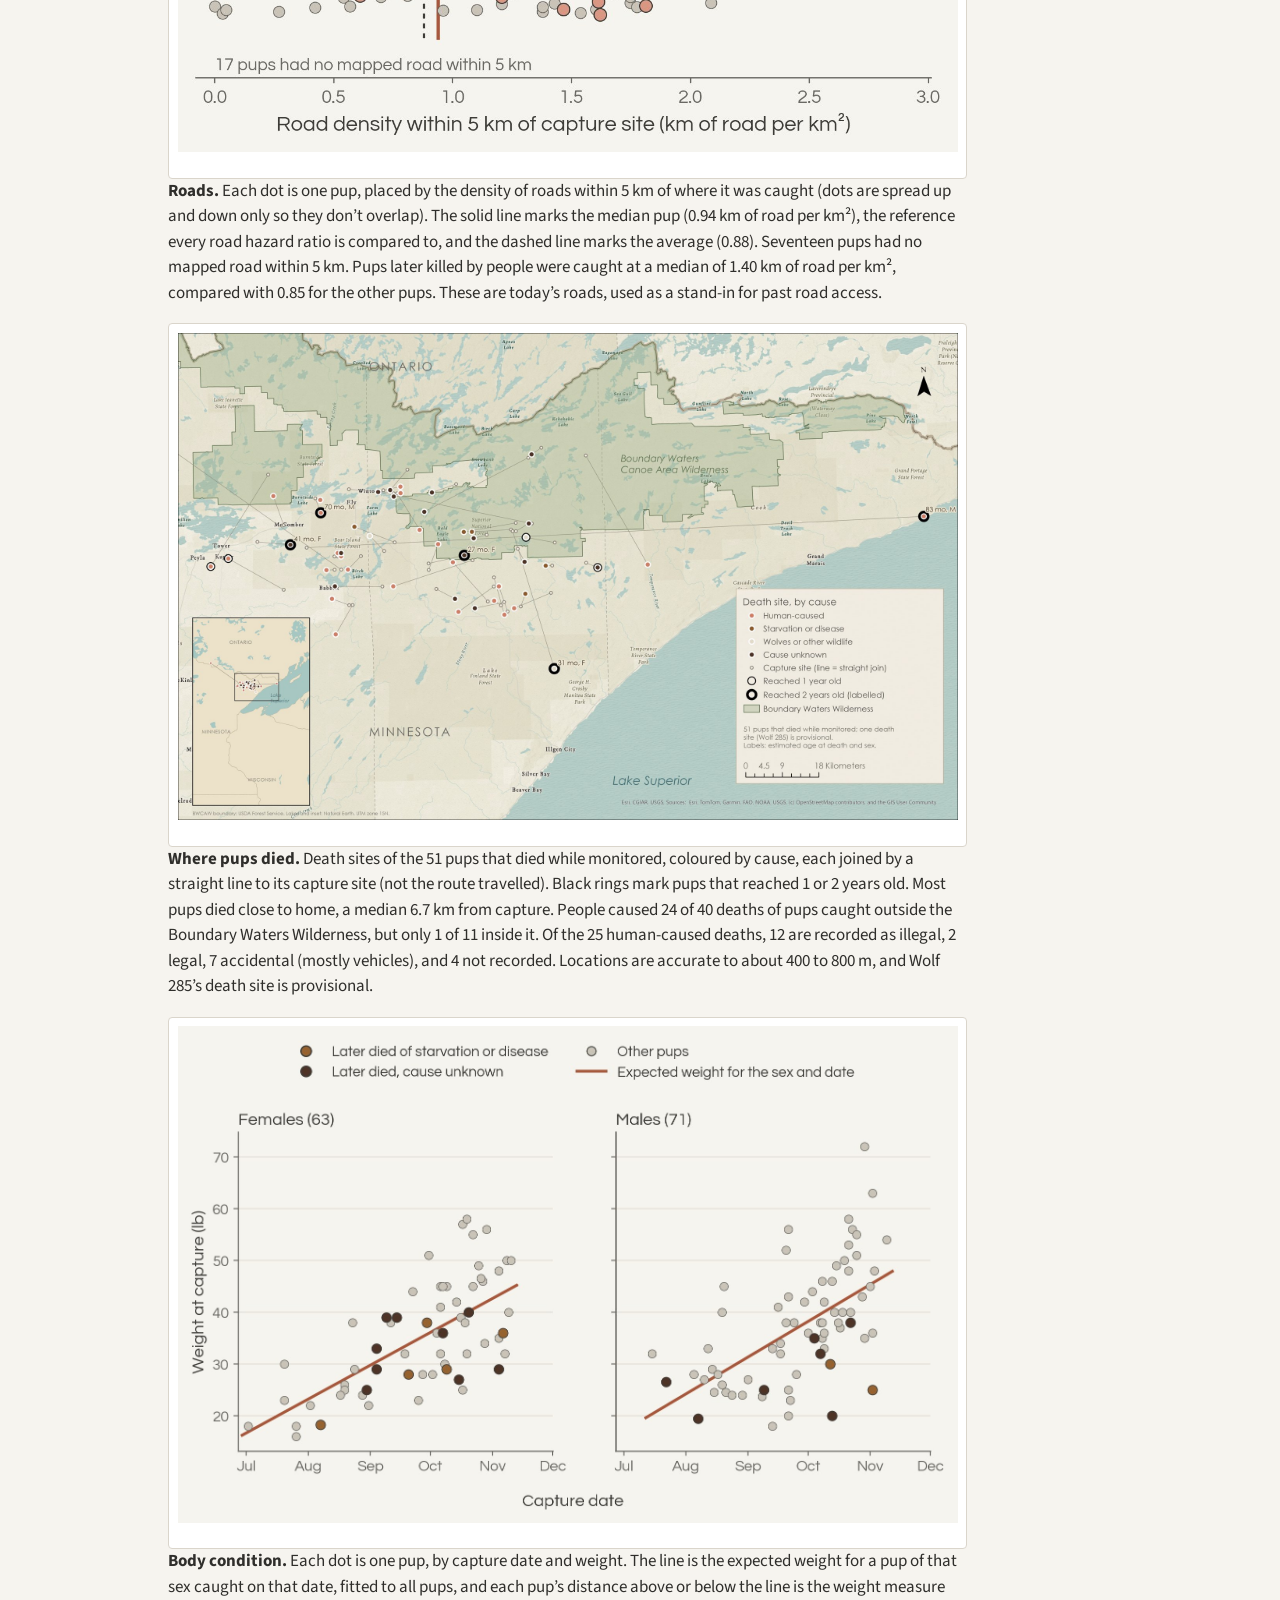
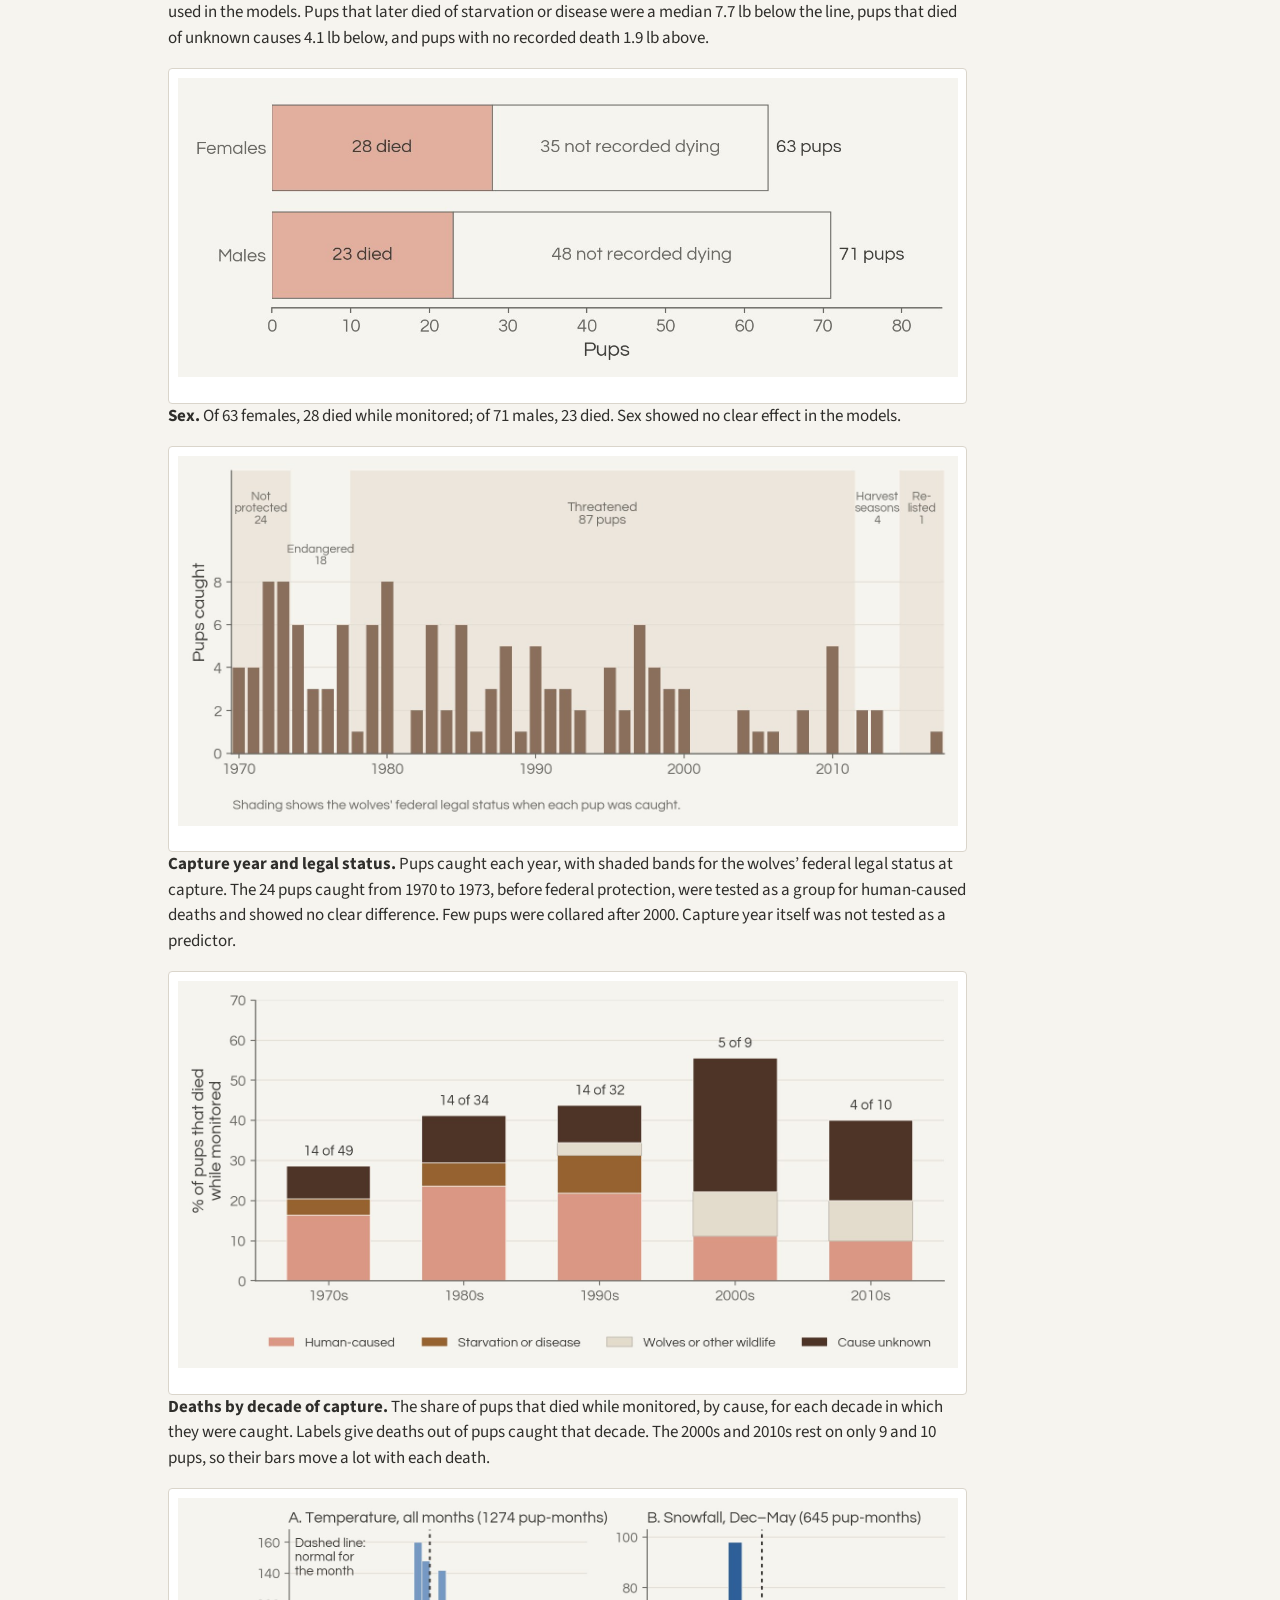
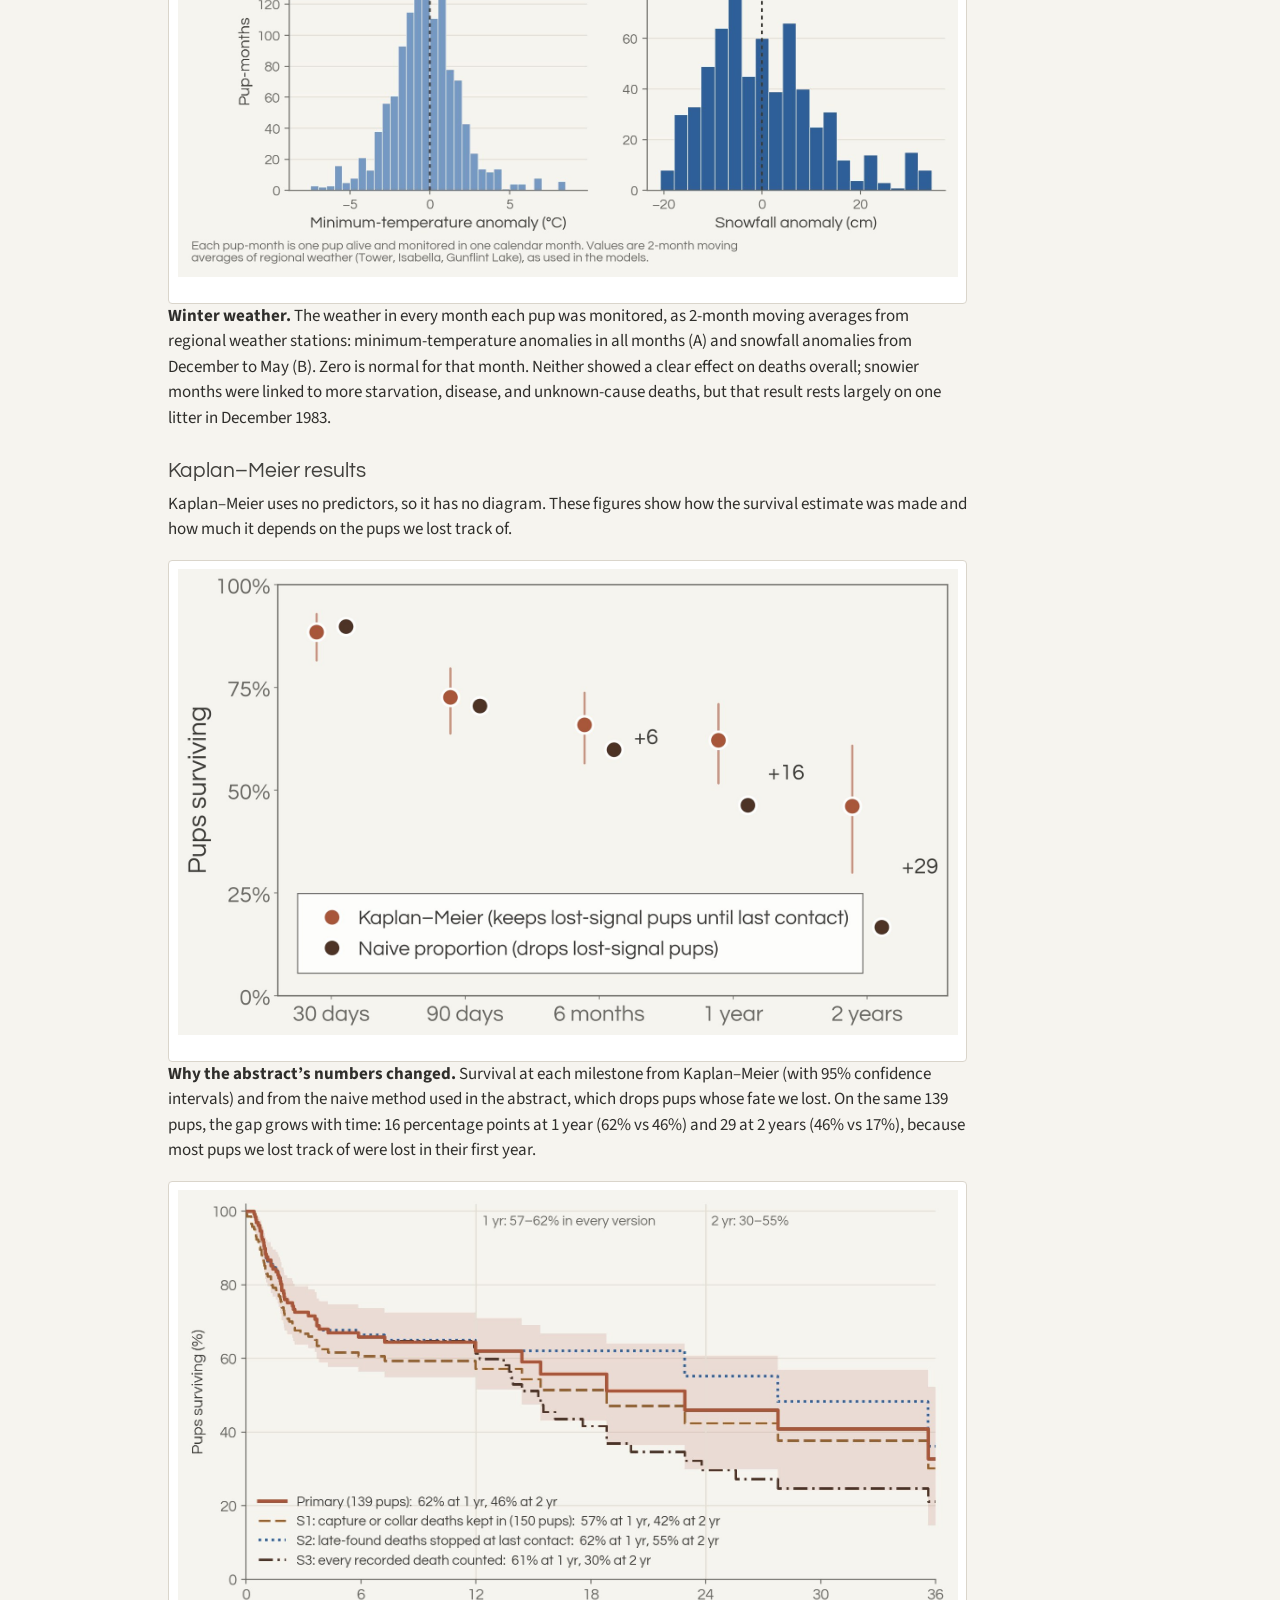
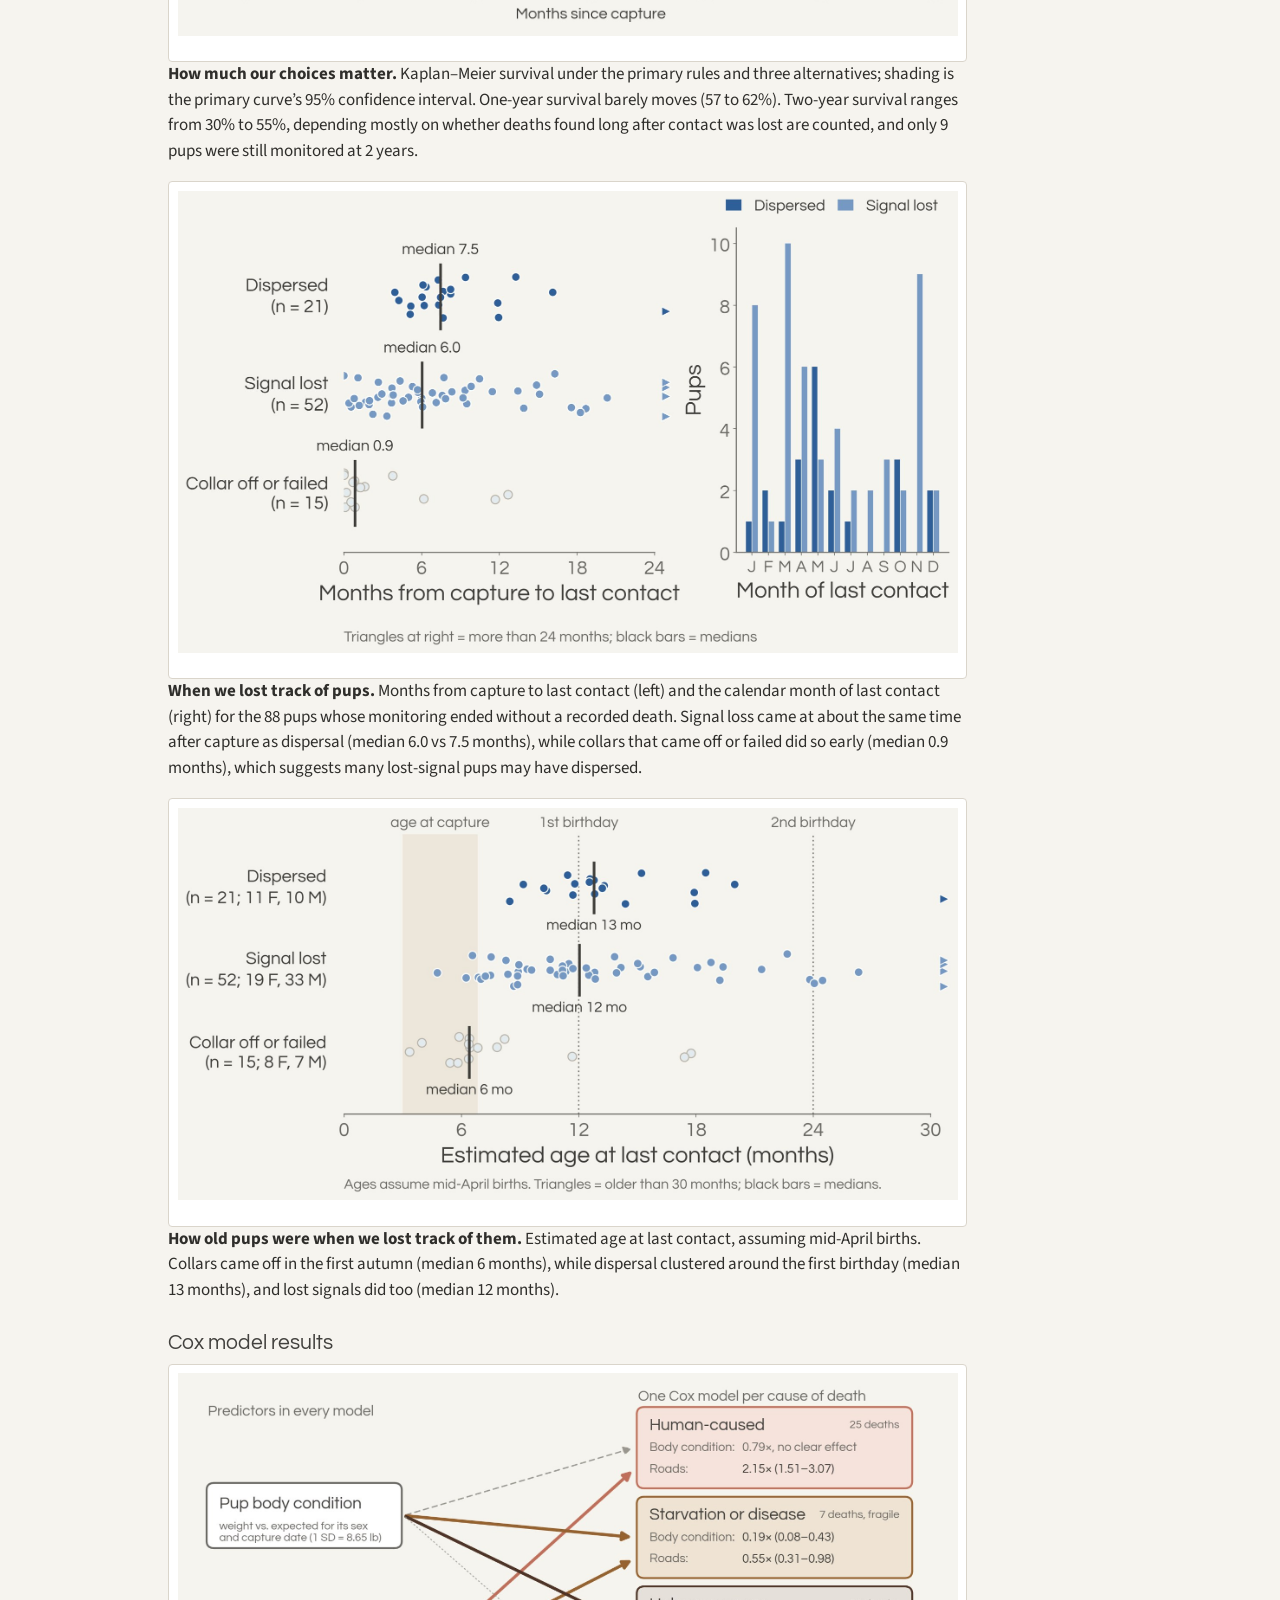
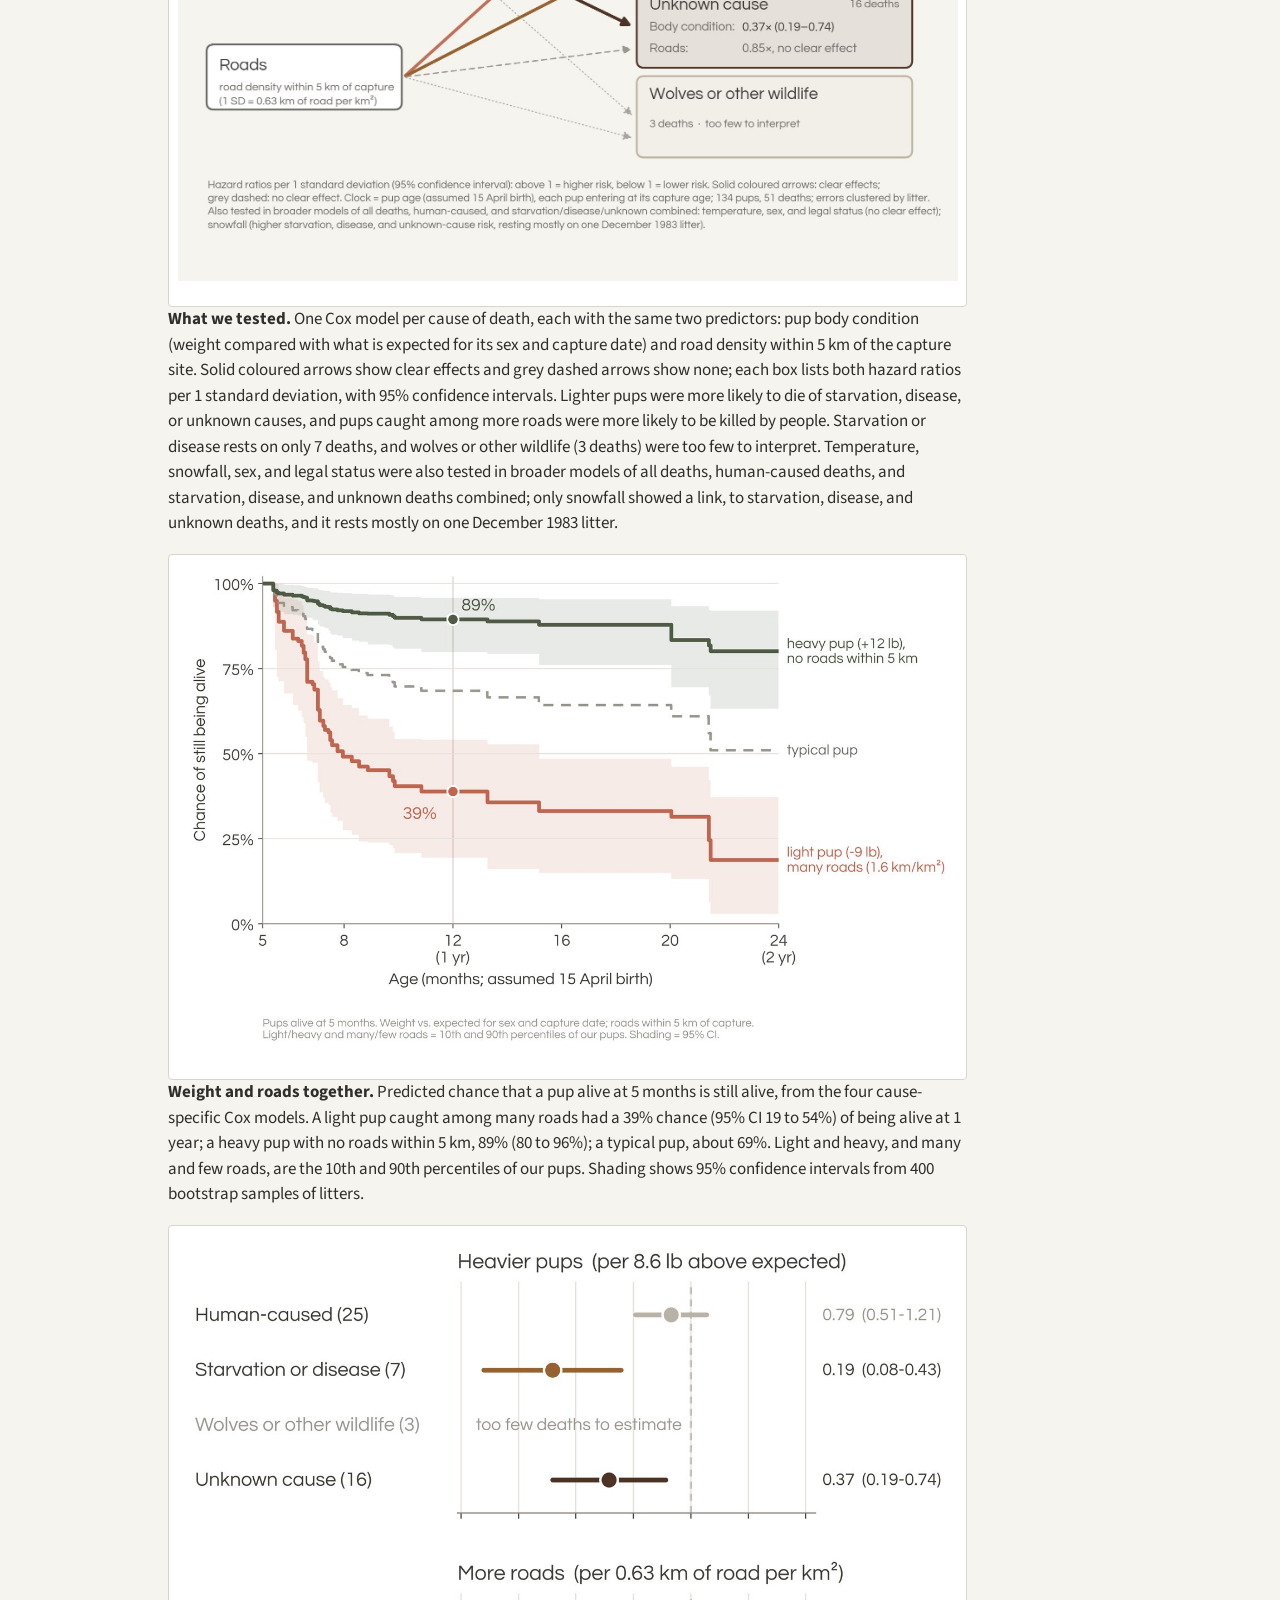
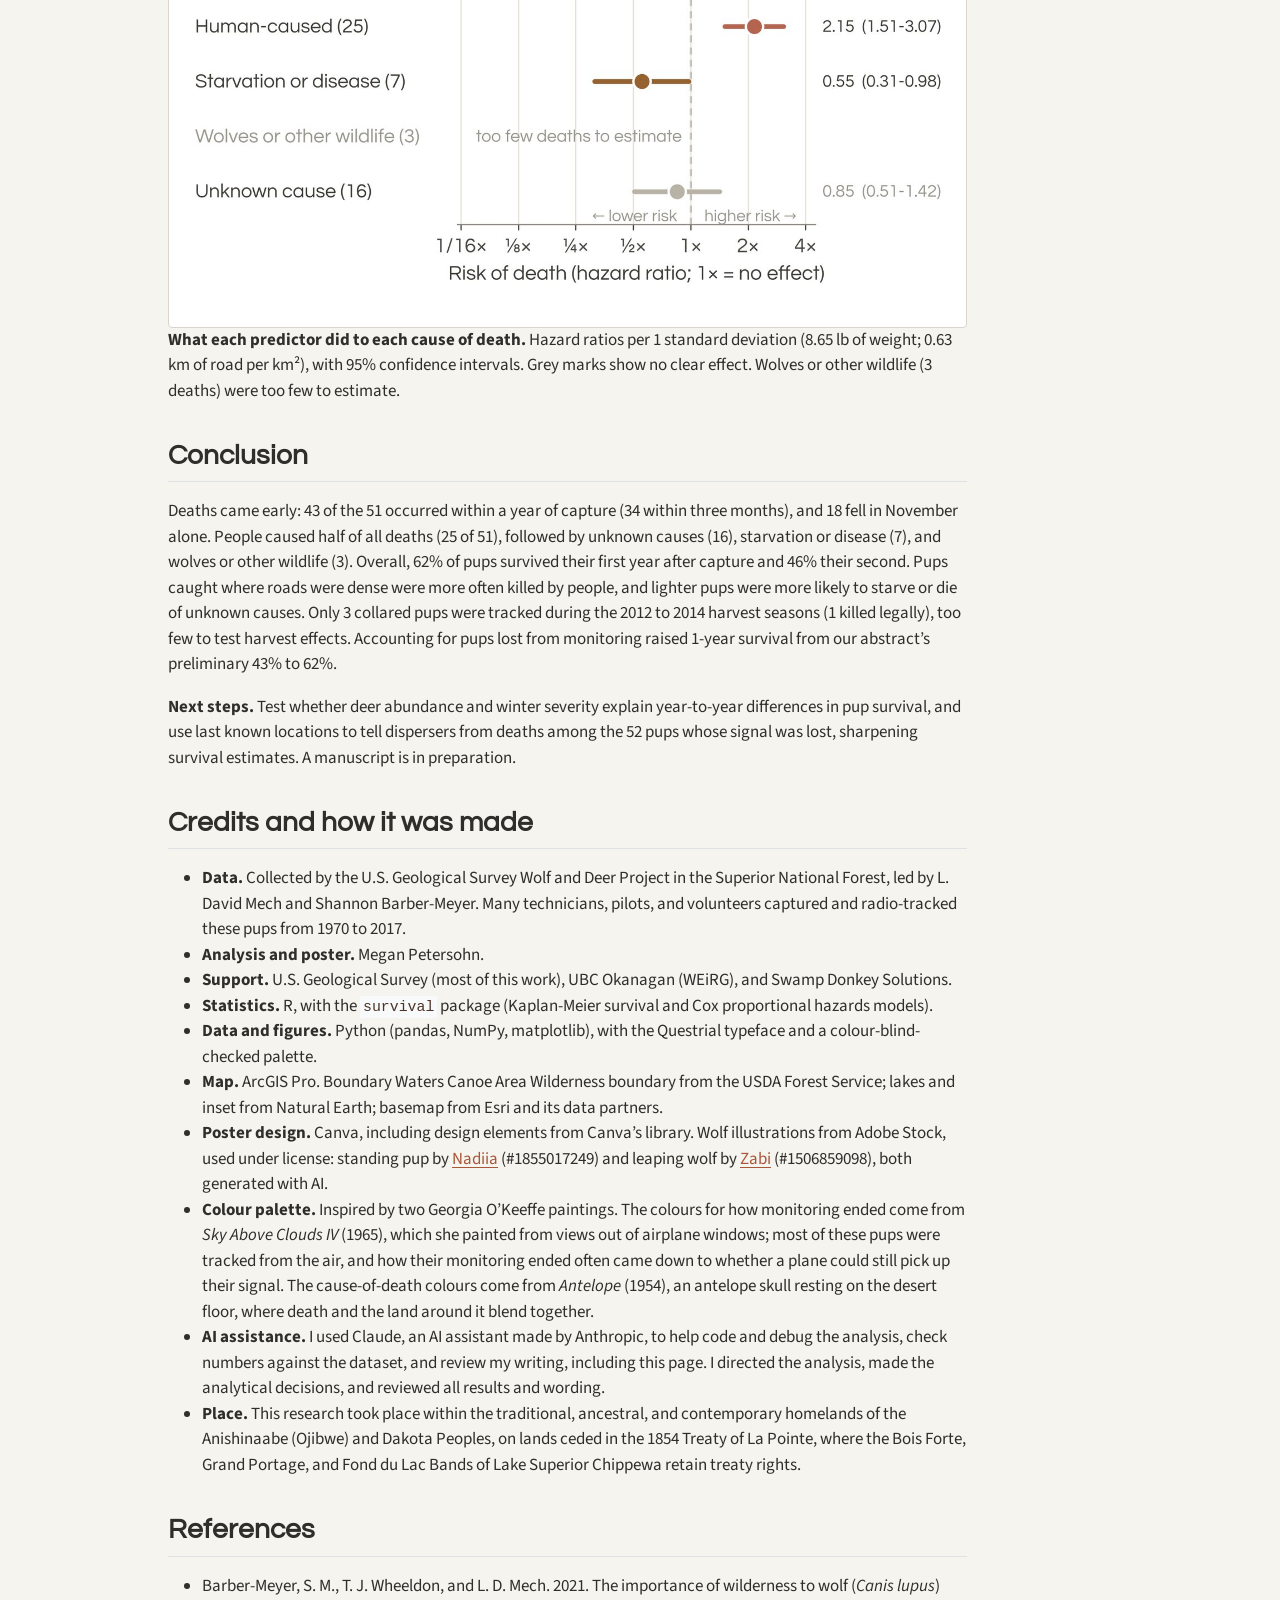
==== commit c058aa54: "Add mortality map; refresh weather figure" ====
--- a/docs/projects/snf-wolf-pups/index.html
+++ b/docs/projects/snf-wolf-pups/index.html
@@ -288,6 +288,10 @@
 </div>
 <p><strong>Roads.</strong> Each dot is one pup, placed by the density of roads within 5 km of where it was caught (dots are spread up and down only so they don’t overlap). The solid line marks the median pup (0.94 km of road per km²), the reference every road hazard ratio is compared to, and the dashed line marks the average (0.88). Seventeen pups had no mapped road within 5 km. Pups later killed by people were caught at a median of 1.40 km of road per km², compared with 0.85 for the other pups. These are today’s roads, used as a stand-in for past road access.</p>
 <div class="plate">
+<p><img src="figs/map_mortalities.jpg" class="img-fluid" alt="Map of northeastern Minnesota showing where 51 monitored pups died, coloured by cause, each joined by a straight line to its capture site, with the Boundary Waters Wilderness shaded."></p>
+</div>
+<p><strong>Where pups died.</strong> Death sites of the 51 pups that died while monitored, coloured by cause, each joined by a straight line to its capture site (not the route travelled). Black rings mark pups that reached 1 or 2 years old. Most pups died close to home, a median 6.7 km from capture. People caused 24 of 40 deaths of pups caught outside the Boundary Waters Wilderness, but only 1 of 11 inside it. Of the 25 human-caused deaths, 12 are recorded as illegal, 2 legal, 7 accidental (mostly vehicles), and 4 not recorded. Locations are accurate to about 400 to 800 m, and Wolf 285’s death site is provisional.</p>
+<div class="plate">
 <p><img src="figs/pred_weight.jpg" class="img-fluid" alt="Weight at capture against capture date for females and males, with a line for expected weight and pups that later died of starvation, disease, or unknown causes highlighted."></p>
 </div>
 <p><strong>Body condition.</strong> Each dot is one pup, by capture date and weight. The line is the expected weight for a pup of that sex caught on that date, fitted to all pups, and each pup’s distance above or below the line is the weight measure used in the models. Pups that later died of starvation or disease were a median 7.7 lb below the line, pups that died of unknown causes 4.1 lb below, and pups with no recorded death 1.9 lb above.</p>
@@ -304,7 +308,7 @@
 </div>
 <p><strong>Deaths by decade of capture.</strong> The share of pups that died while monitored, by cause, for each decade in which they were caught. Labels give deaths out of pups caught that decade. The 2000s and 2010s rest on only 9 and 10 pups, so their bars move a lot with each death.</p>
 <div class="plate">
-<p><img src="figs/pred_weather.jpg" class="img-fluid" alt="Histograms of monthly minimum-temperature anomalies and December to May snowfall anomalies across all pup-months."></p>
+<p><img src="figs/pred_weather_months.jpg" class="img-fluid" alt="Histograms of monthly minimum-temperature anomalies and December to May snowfall anomalies across all pup-months."></p>
 </div>
 <p><strong>Winter weather.</strong> The weather in every month each pup was monitored, as 2-month moving averages from regional weather stations: minimum-temperature anomalies in all months (A) and snowfall anomalies from December to May (B). Zero is normal for that month. Neither showed a clear effect on deaths overall; snowier months were linked to more starvation, disease, and unknown-cause deaths, but that result rests largely on one litter in December 1983.</p>
 </section>
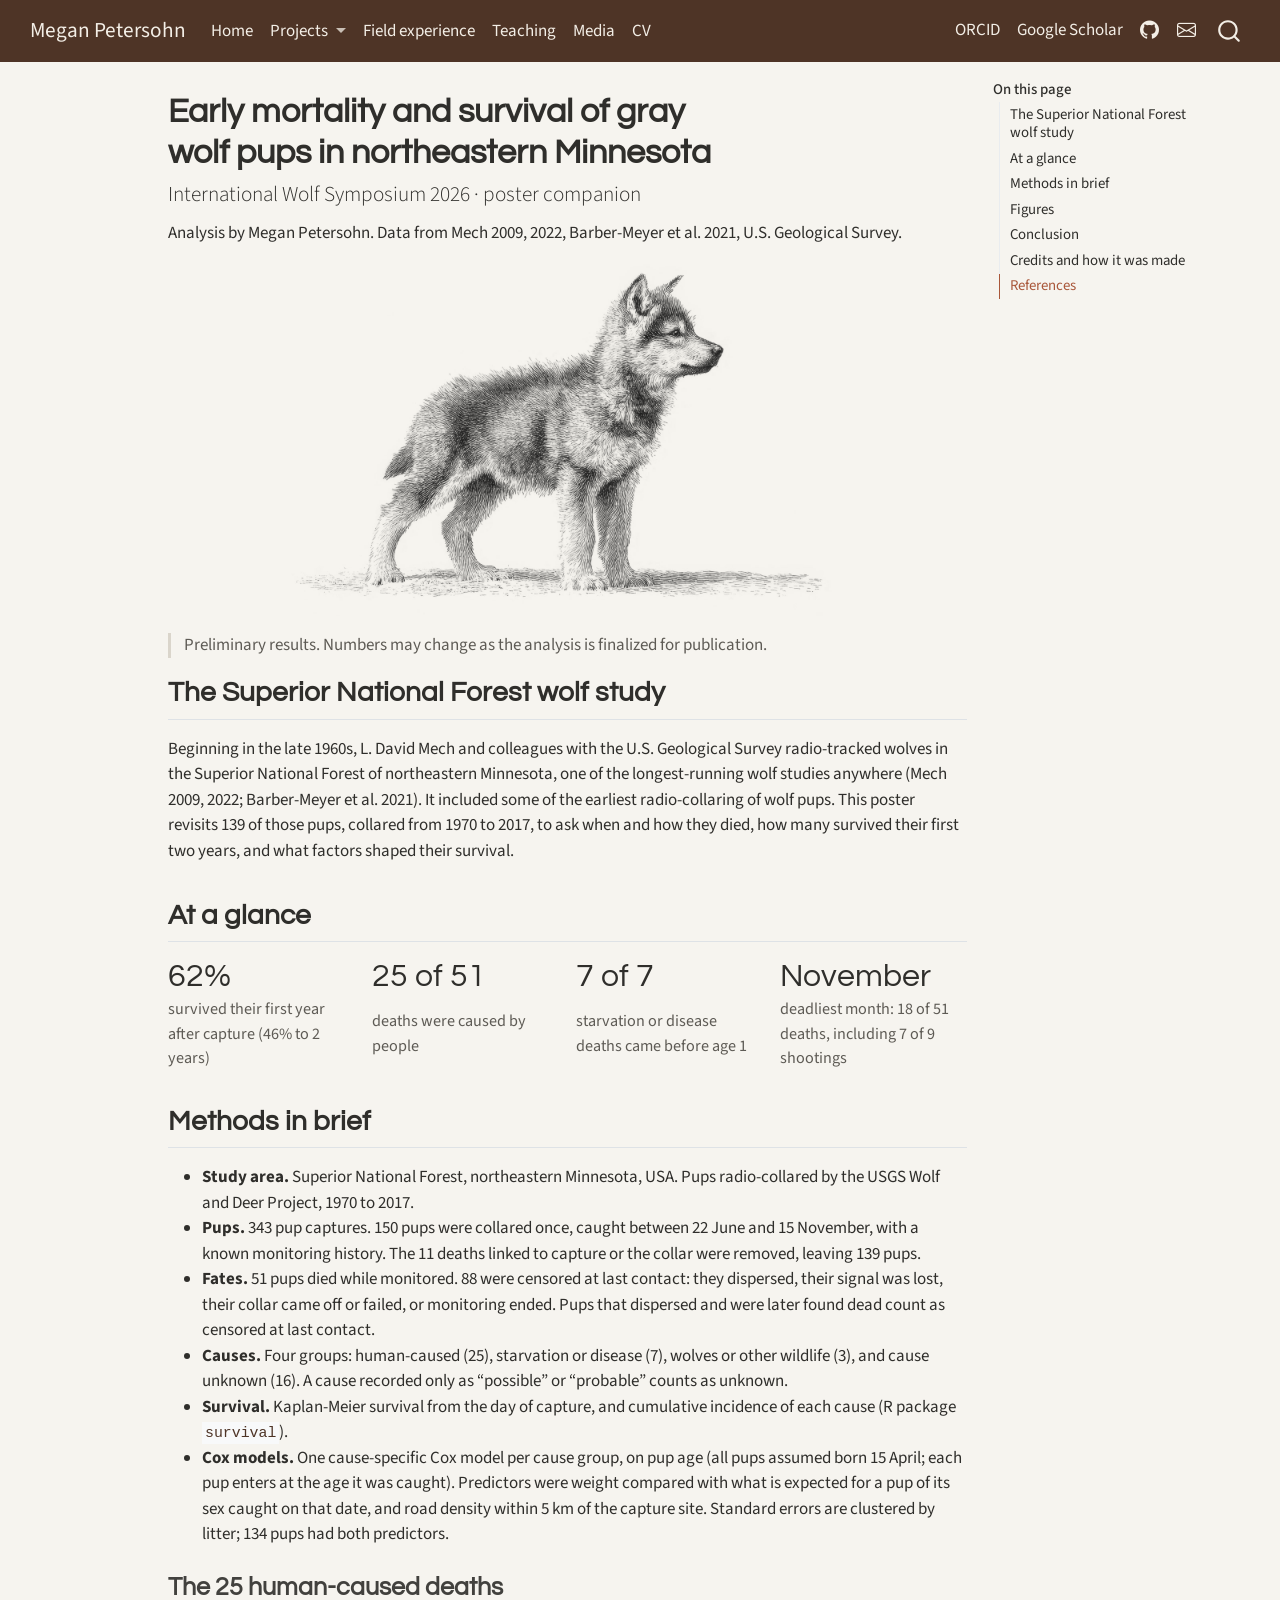
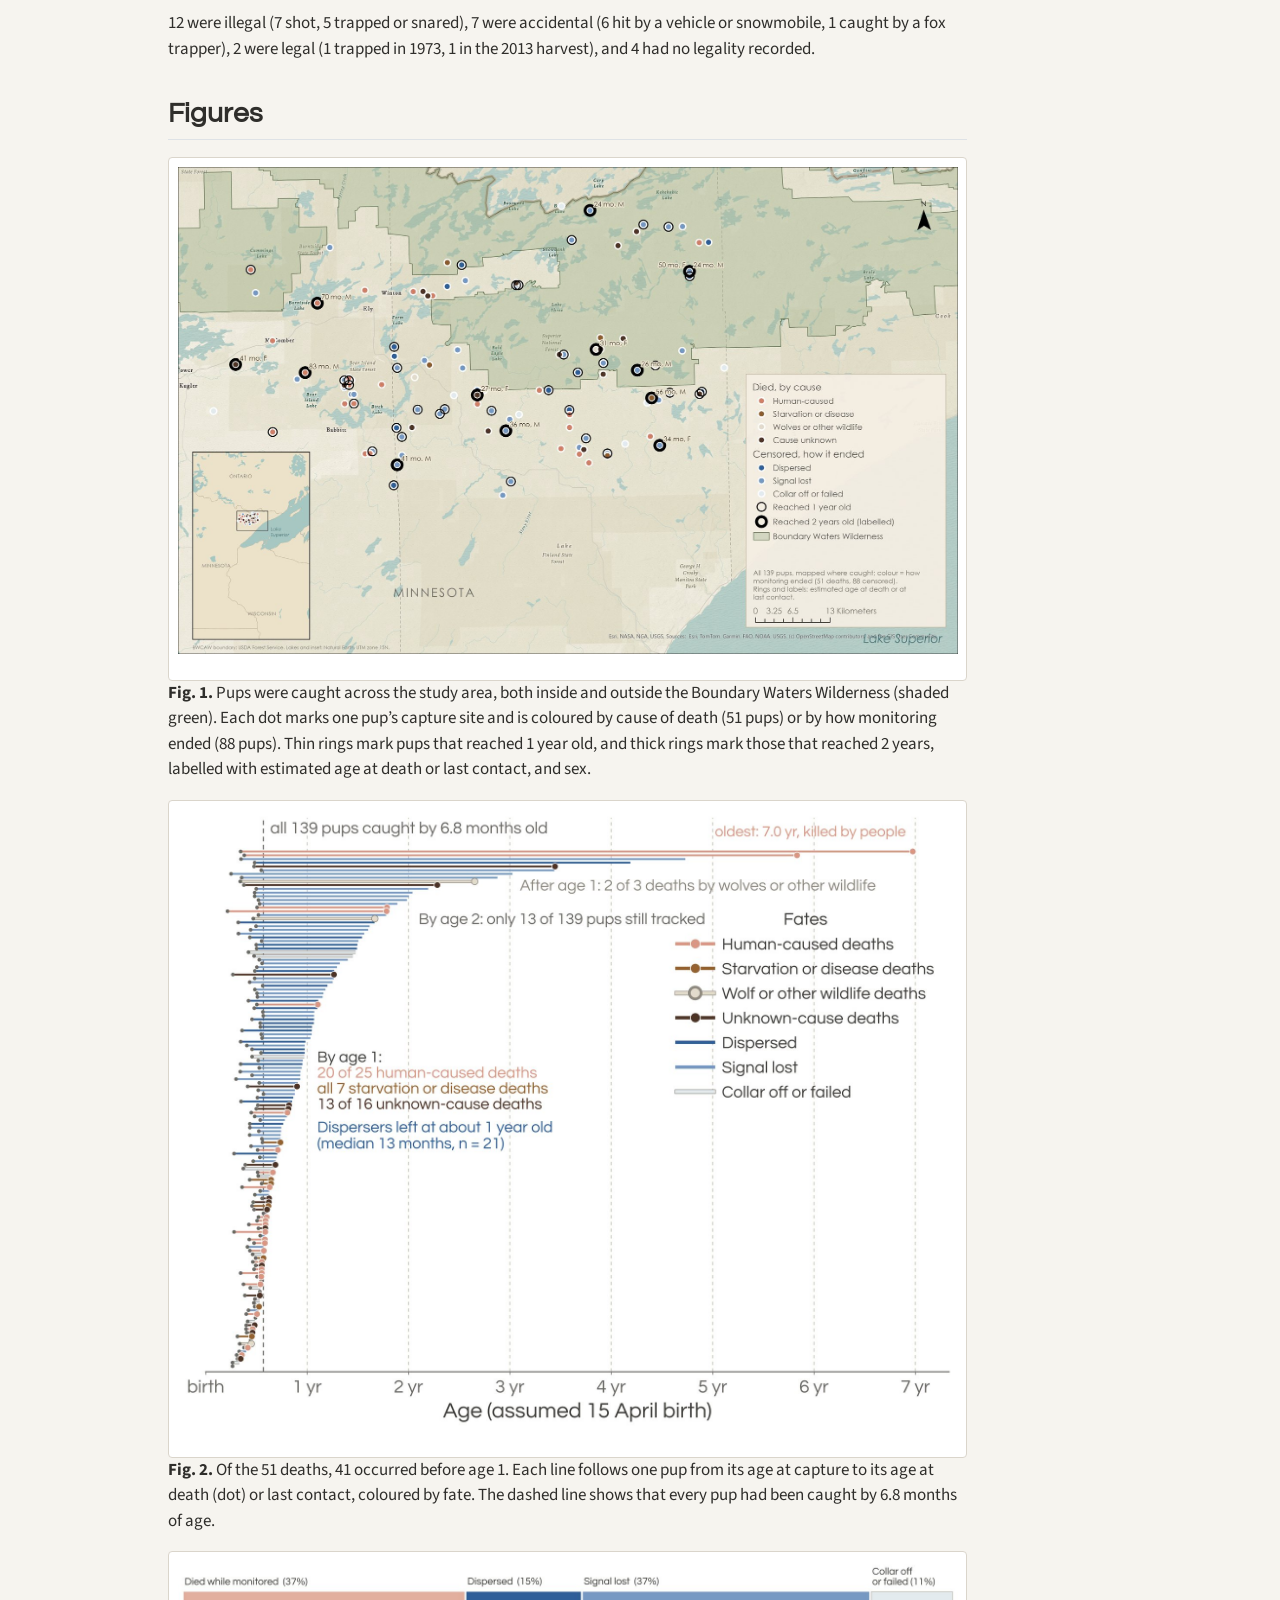
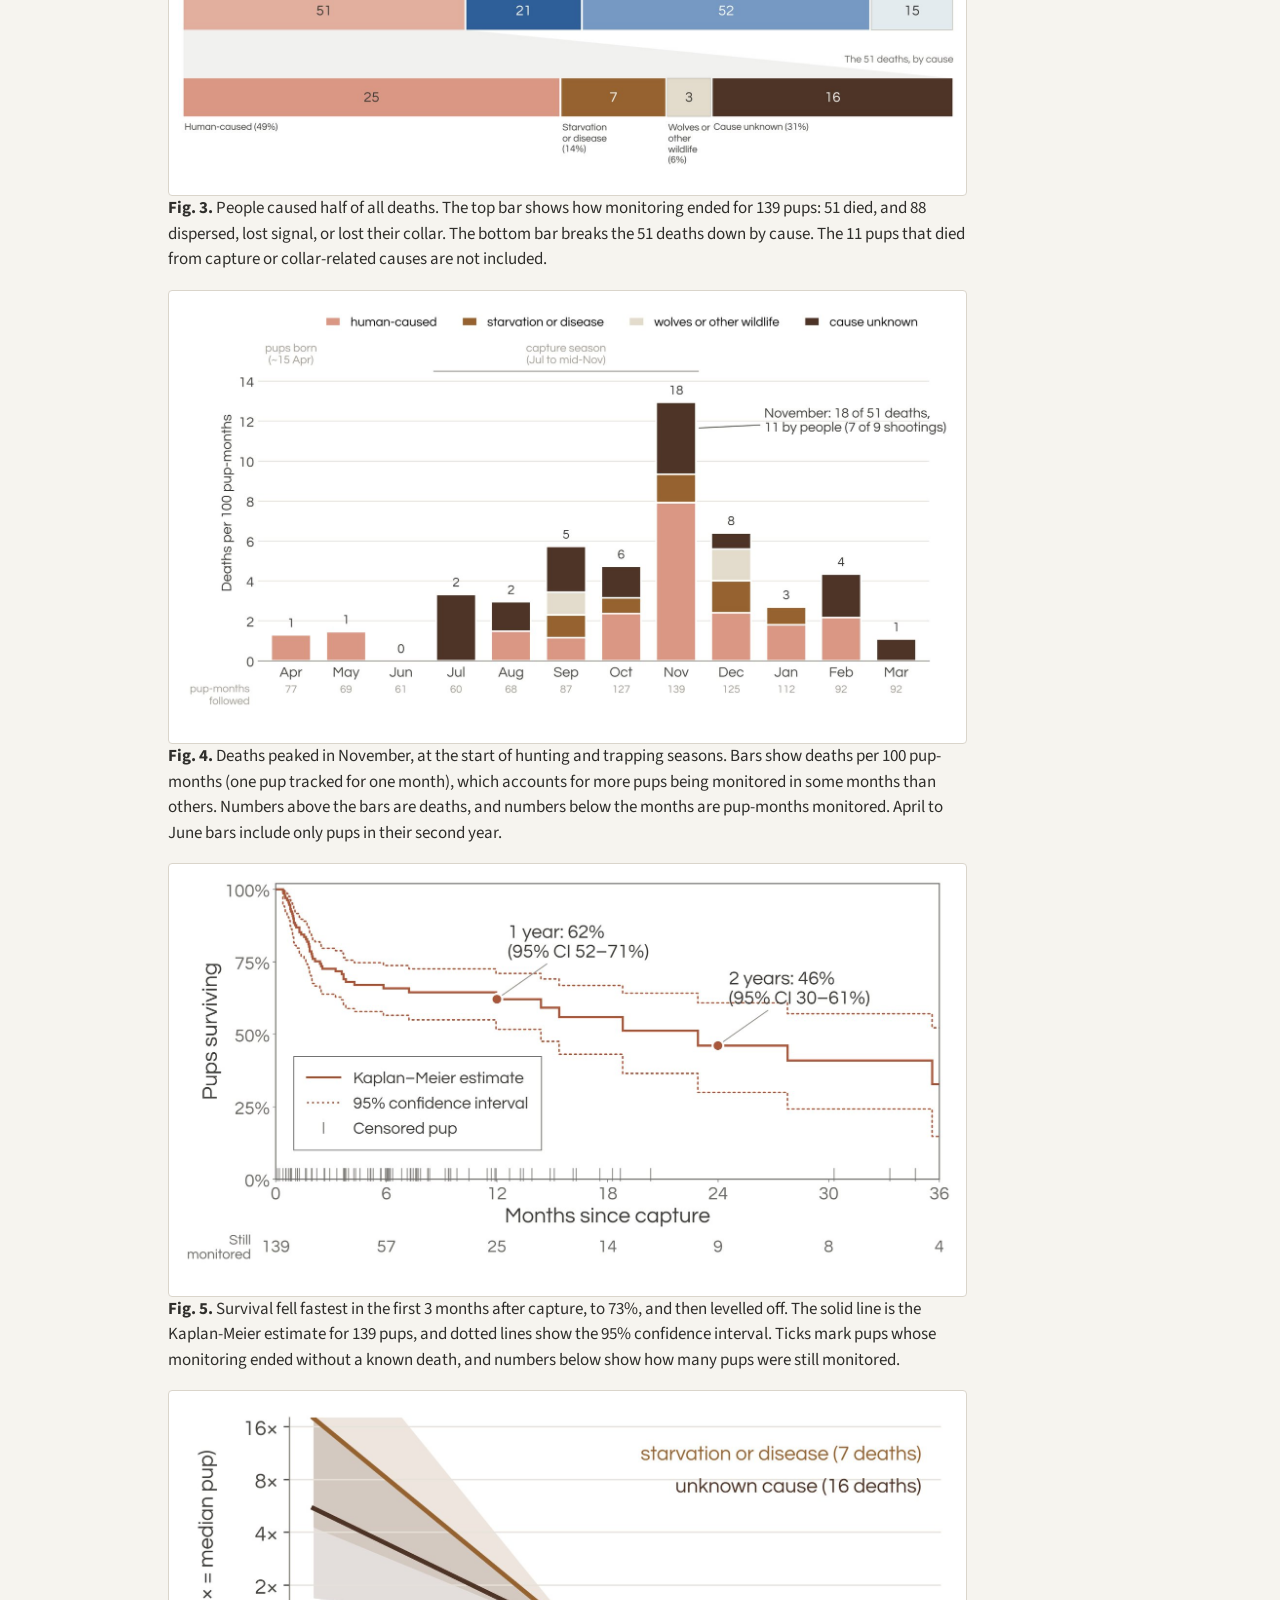
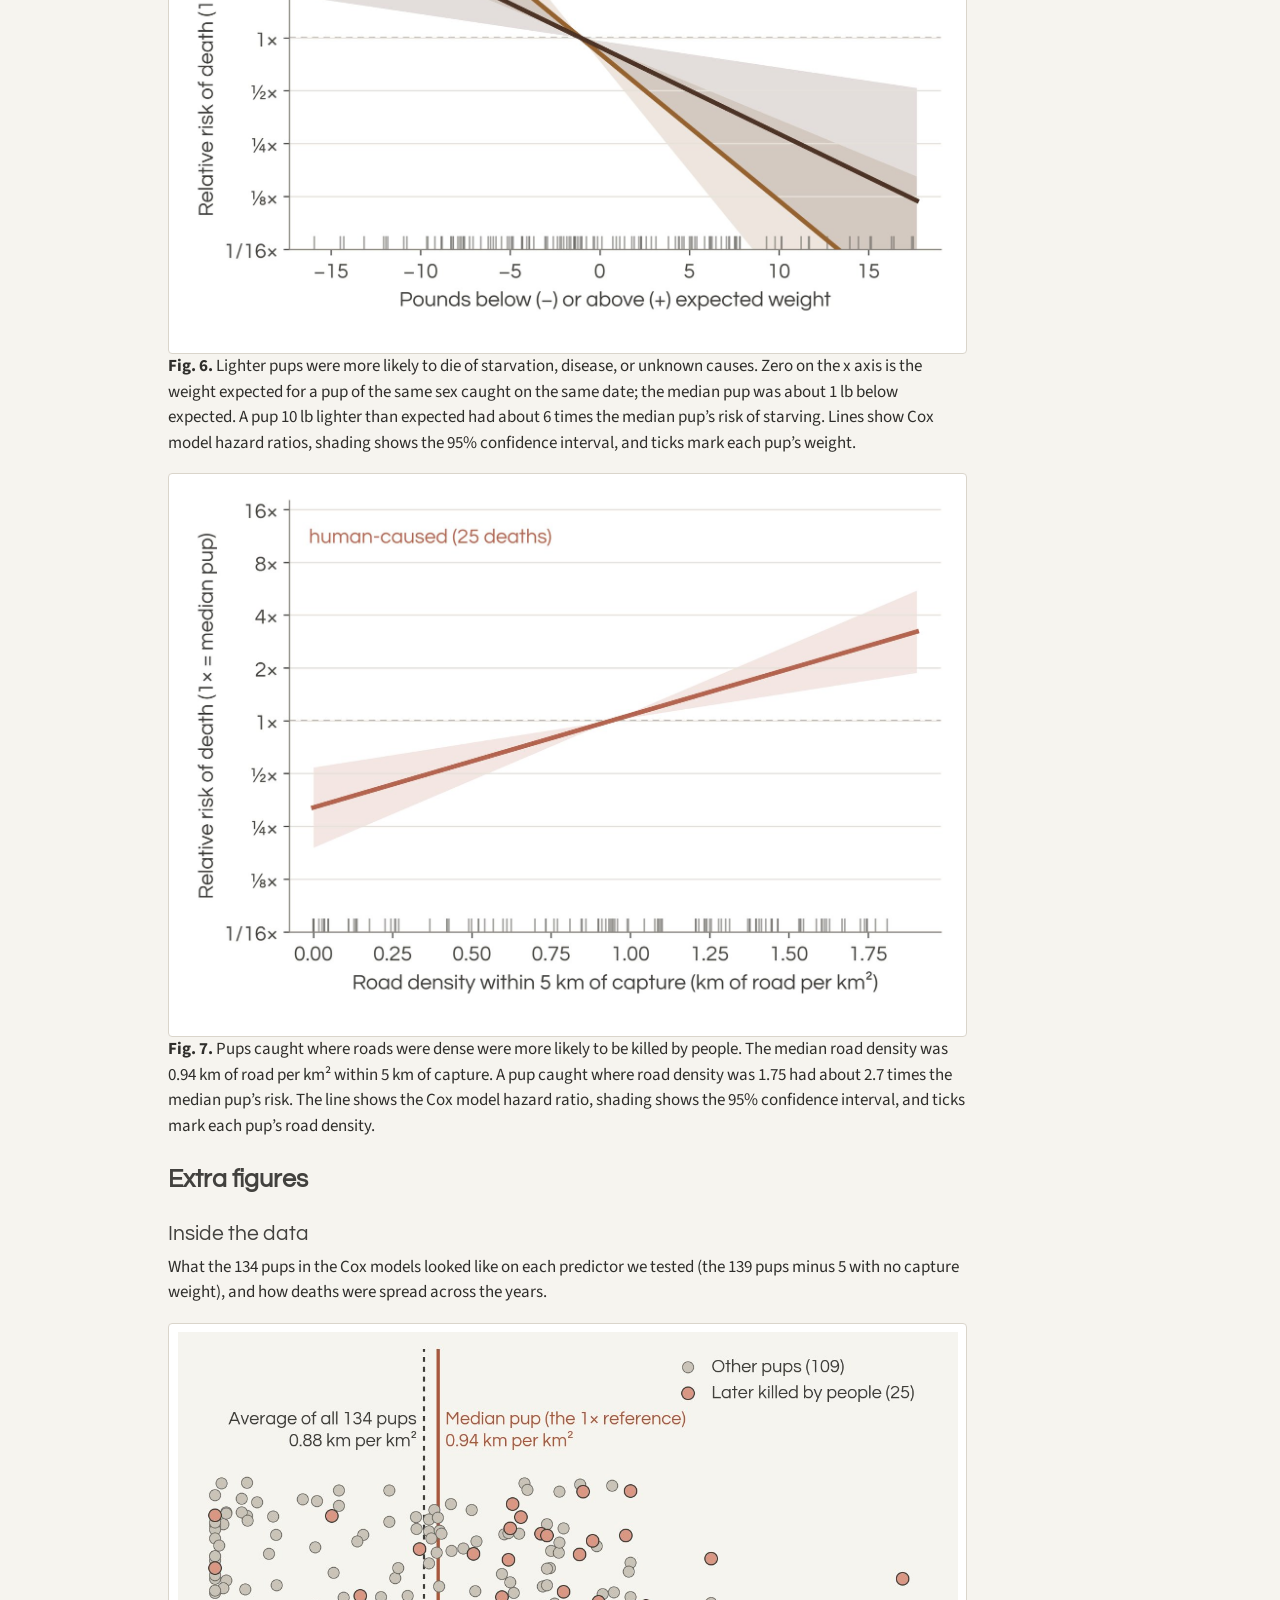
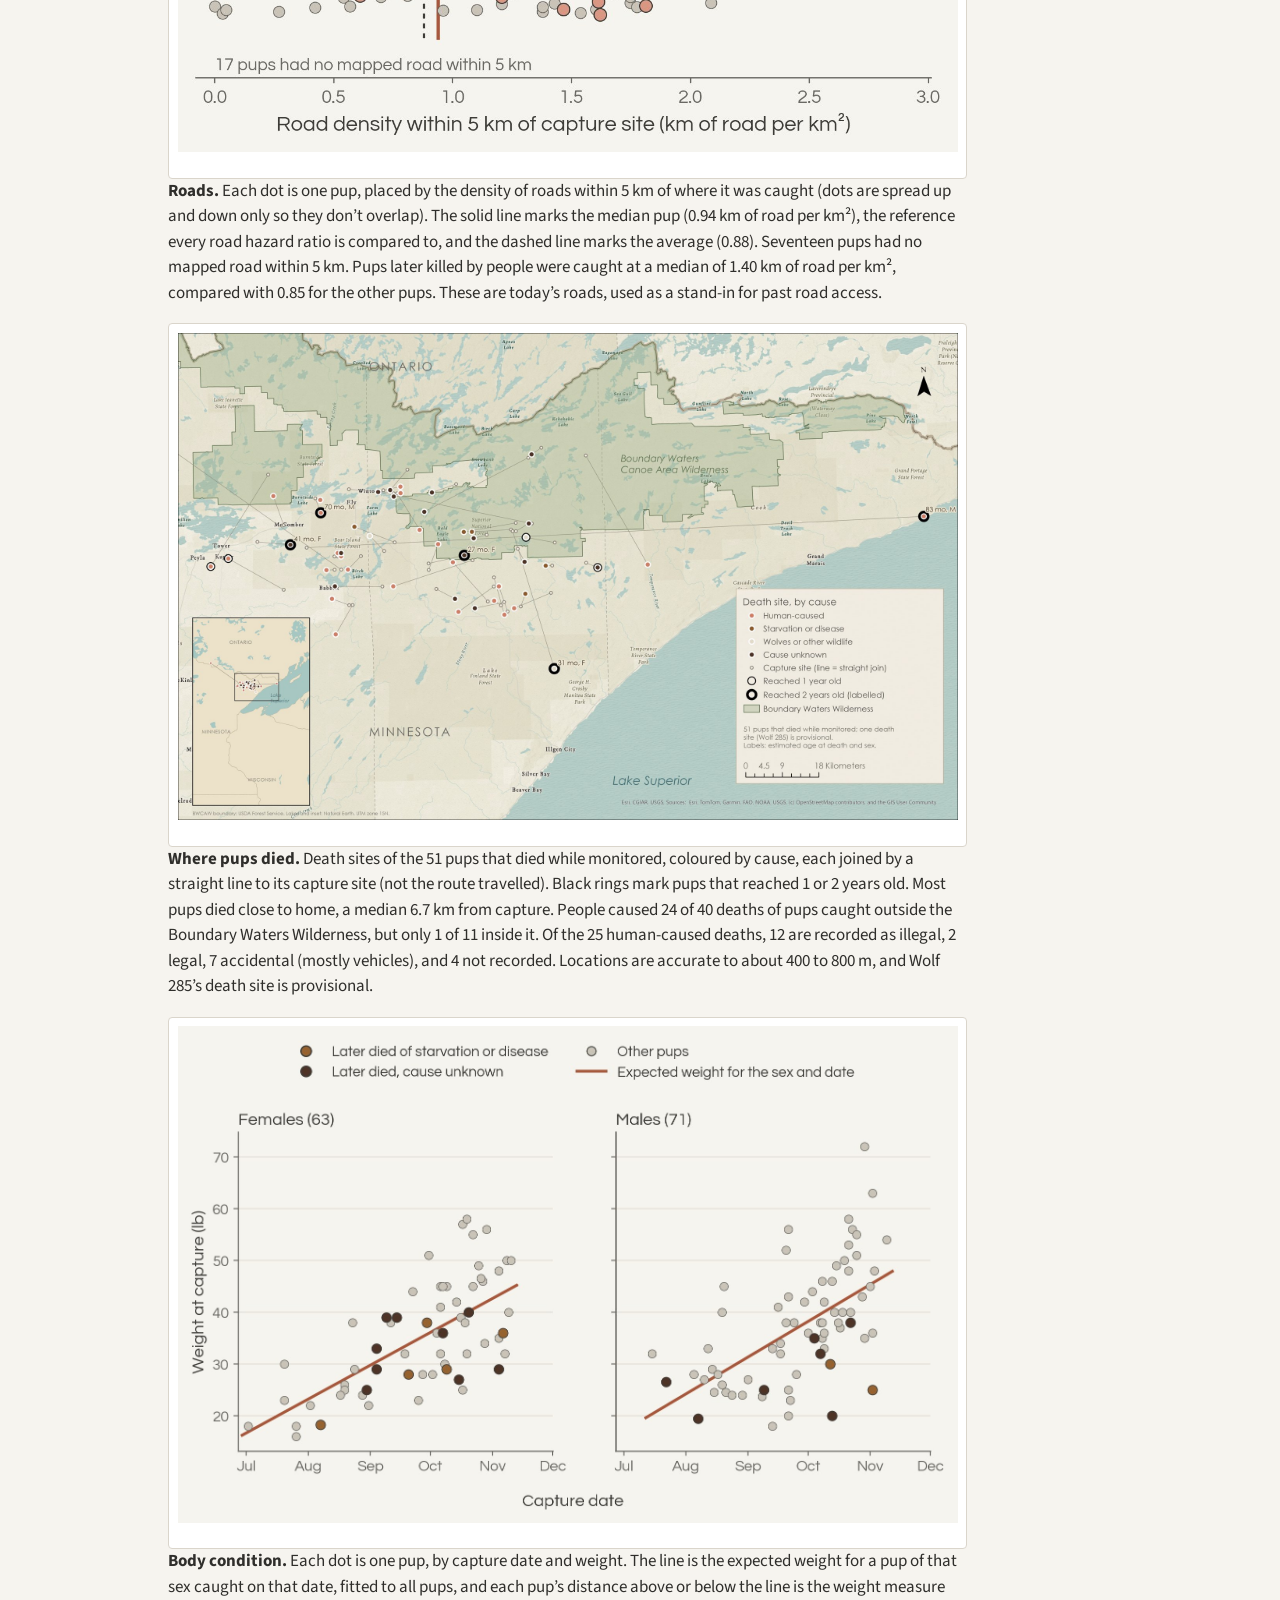
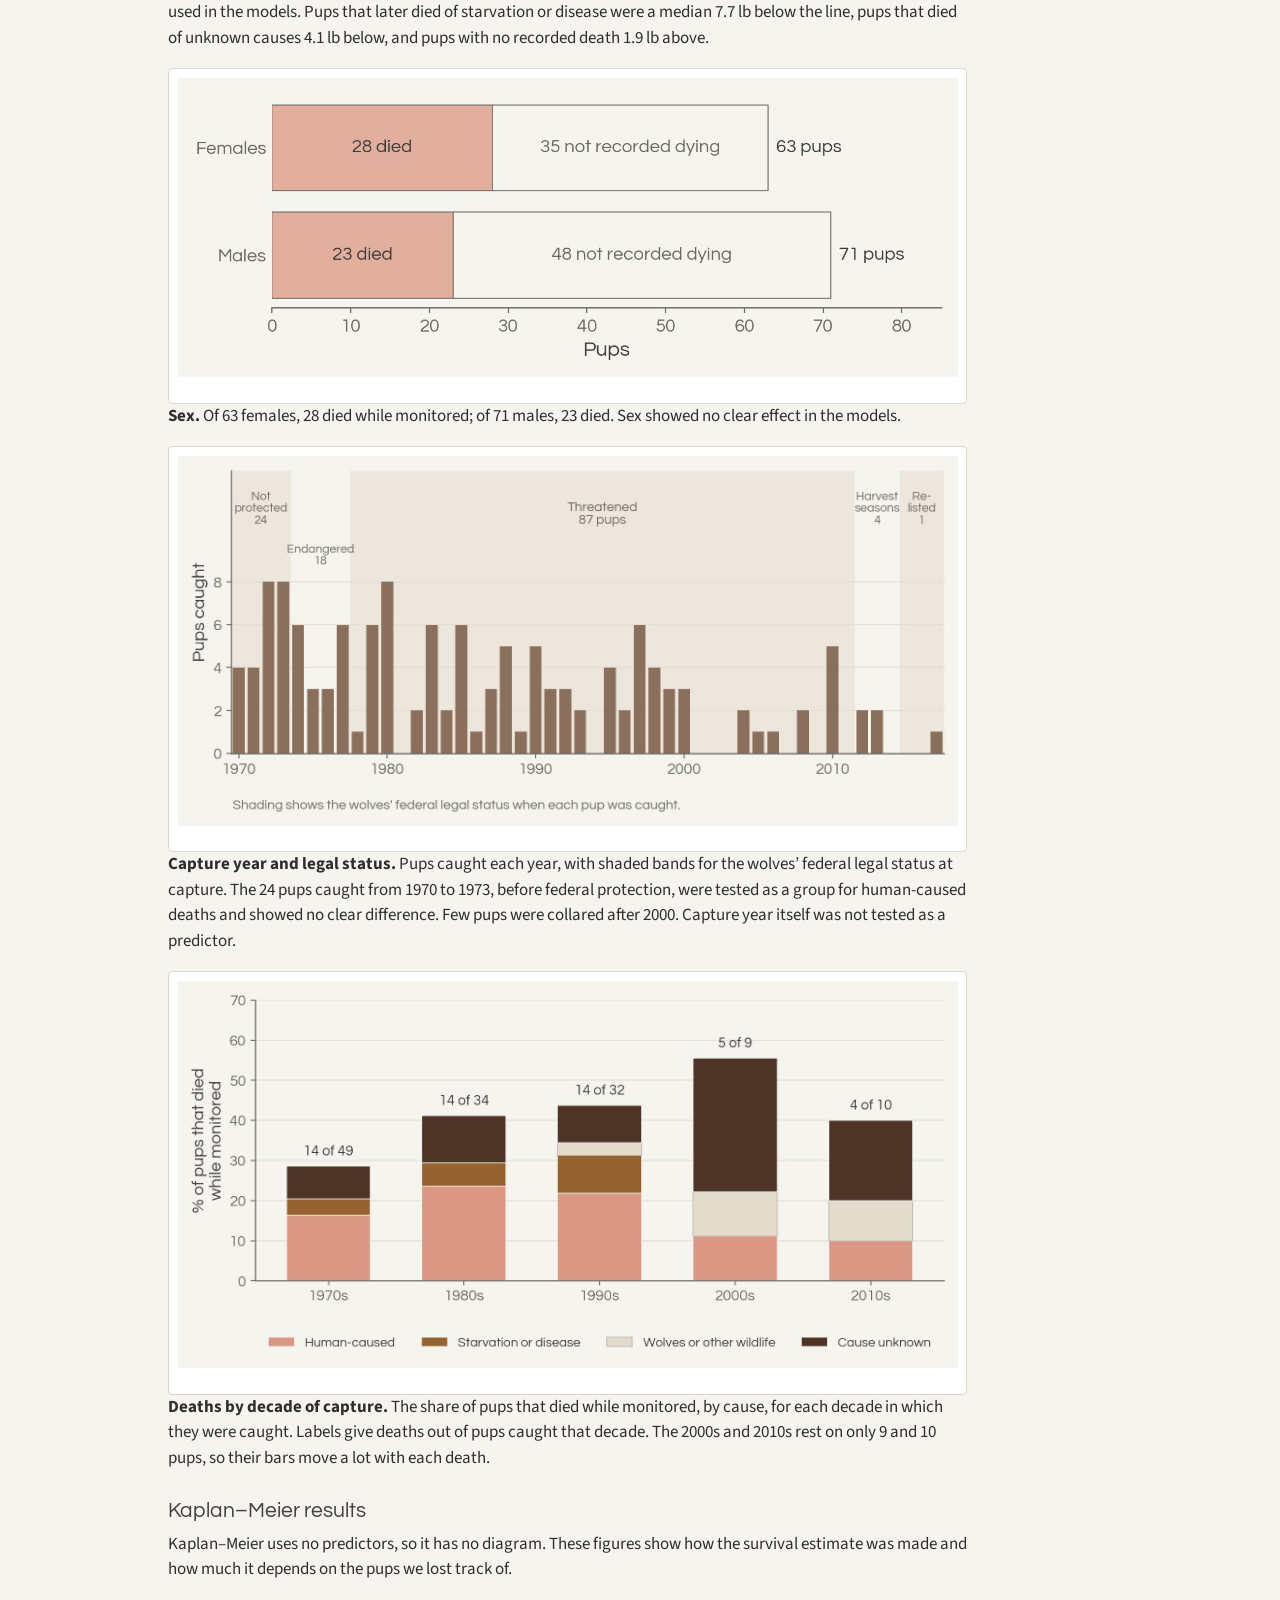
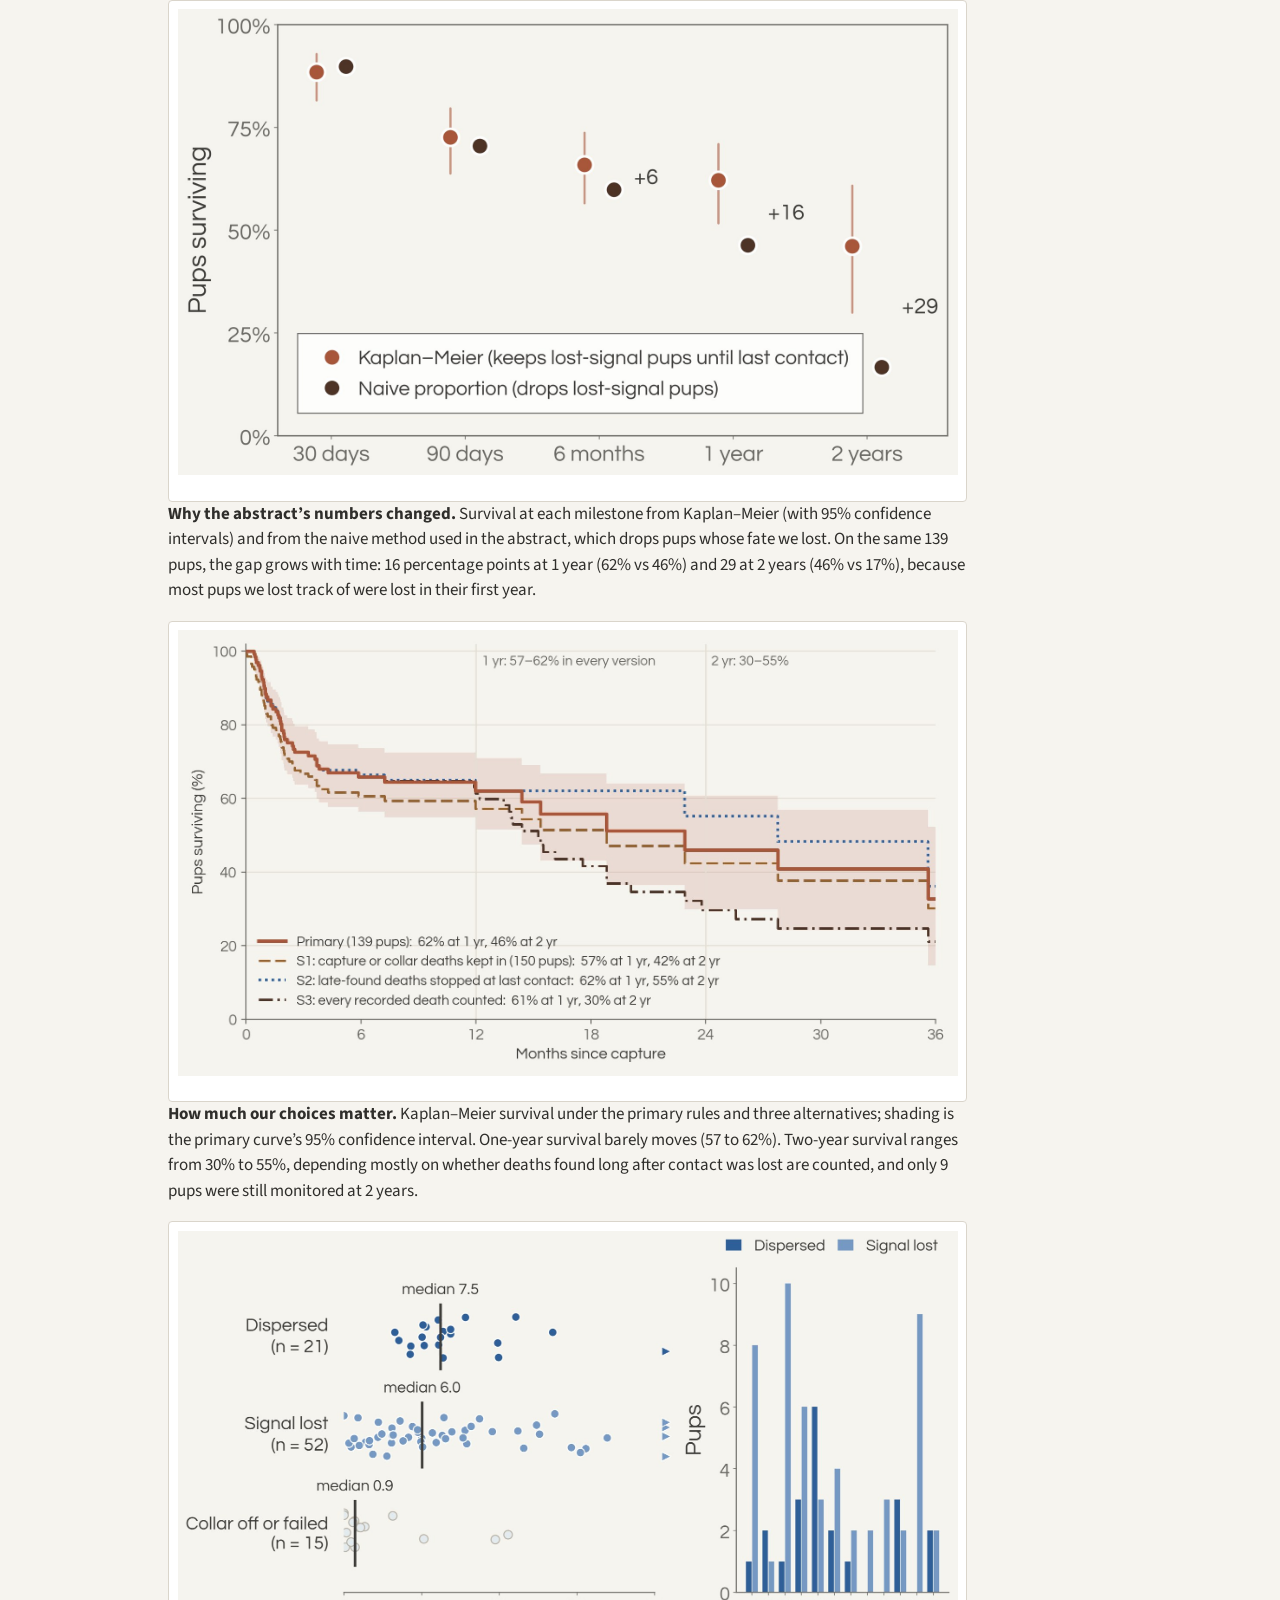
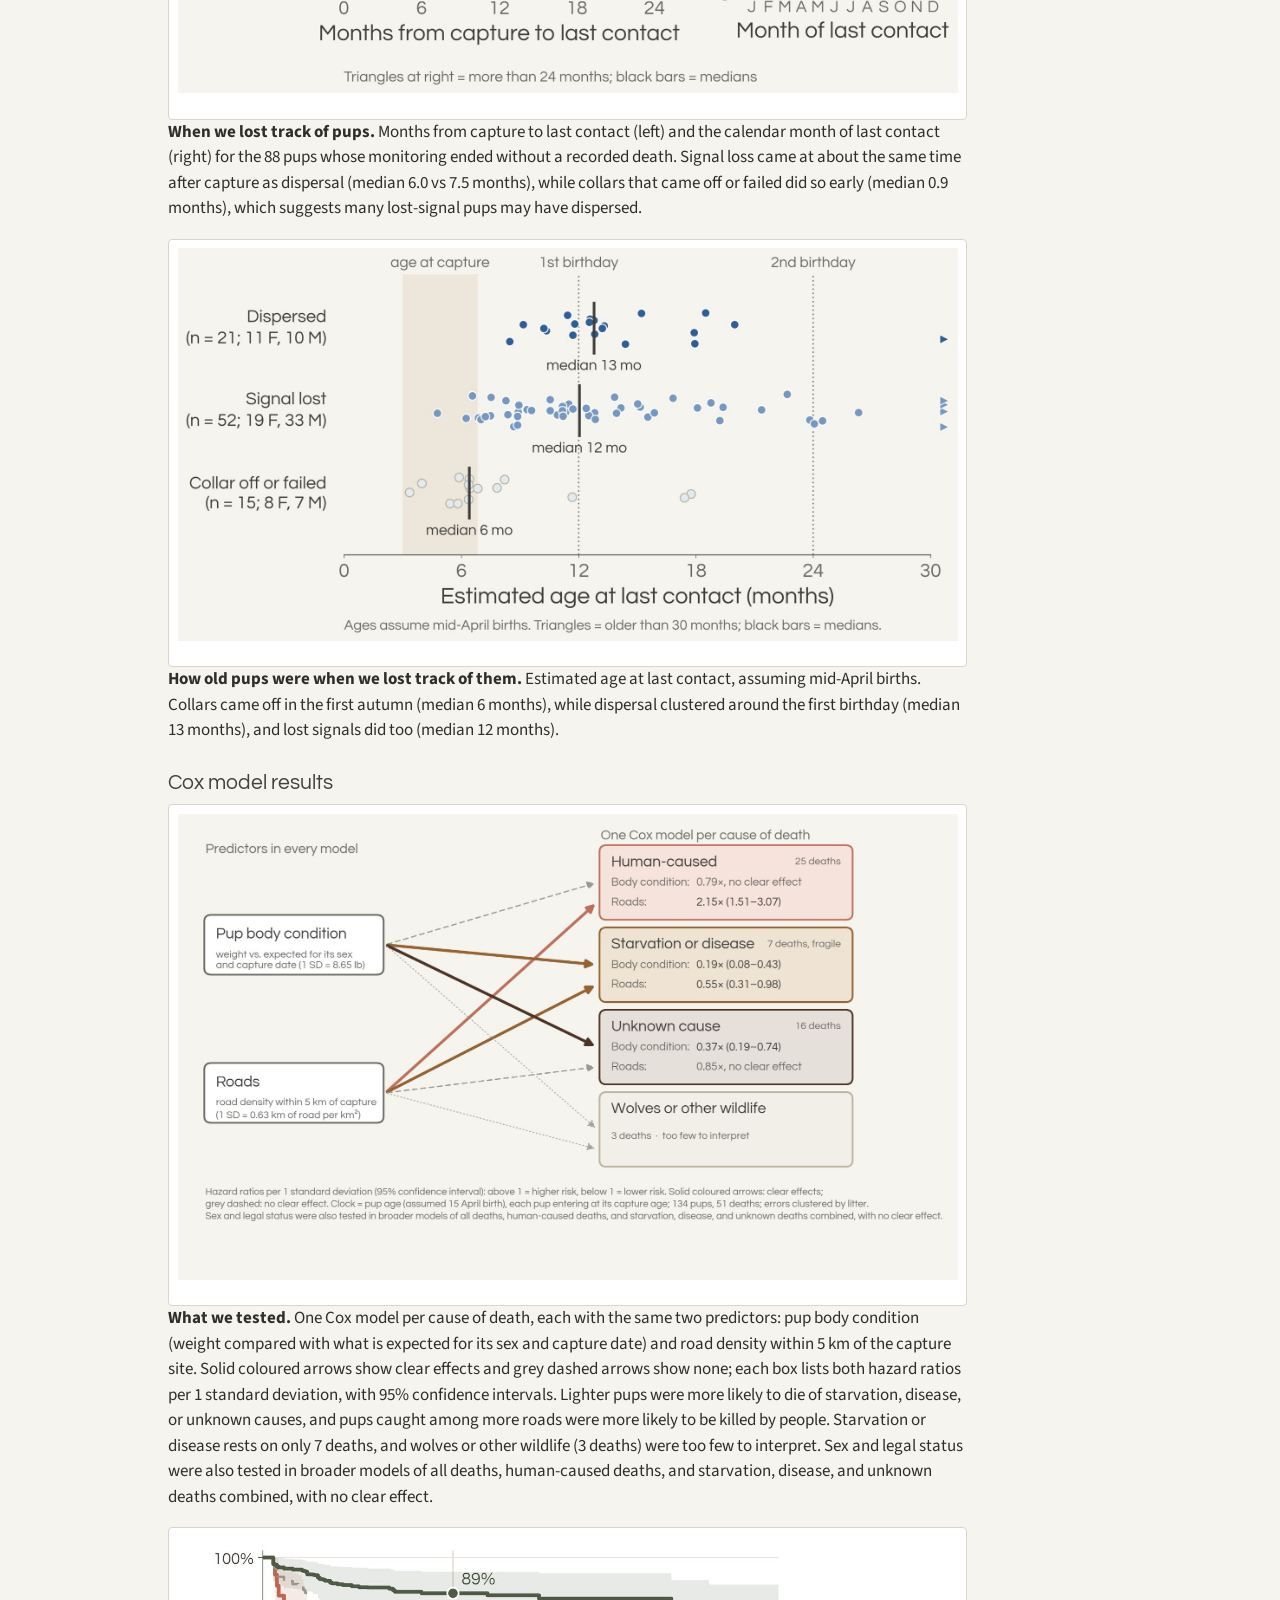
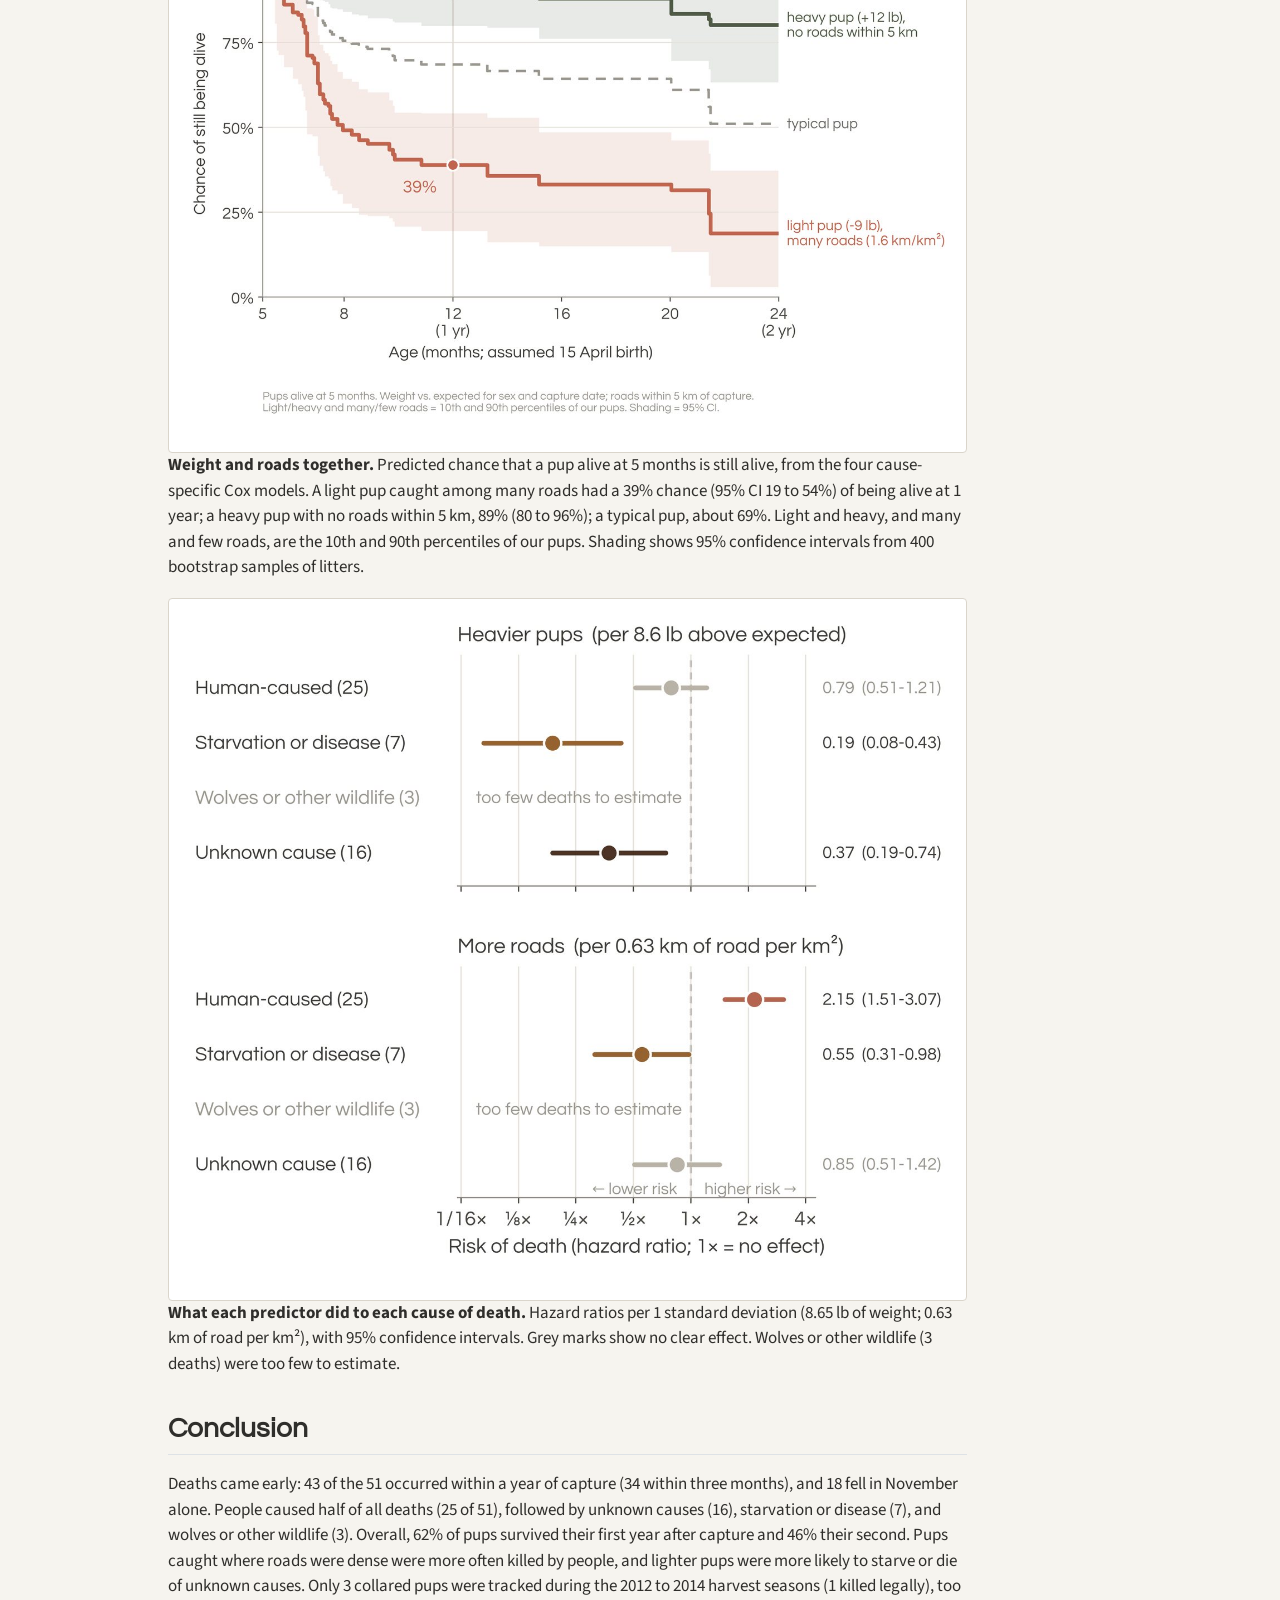
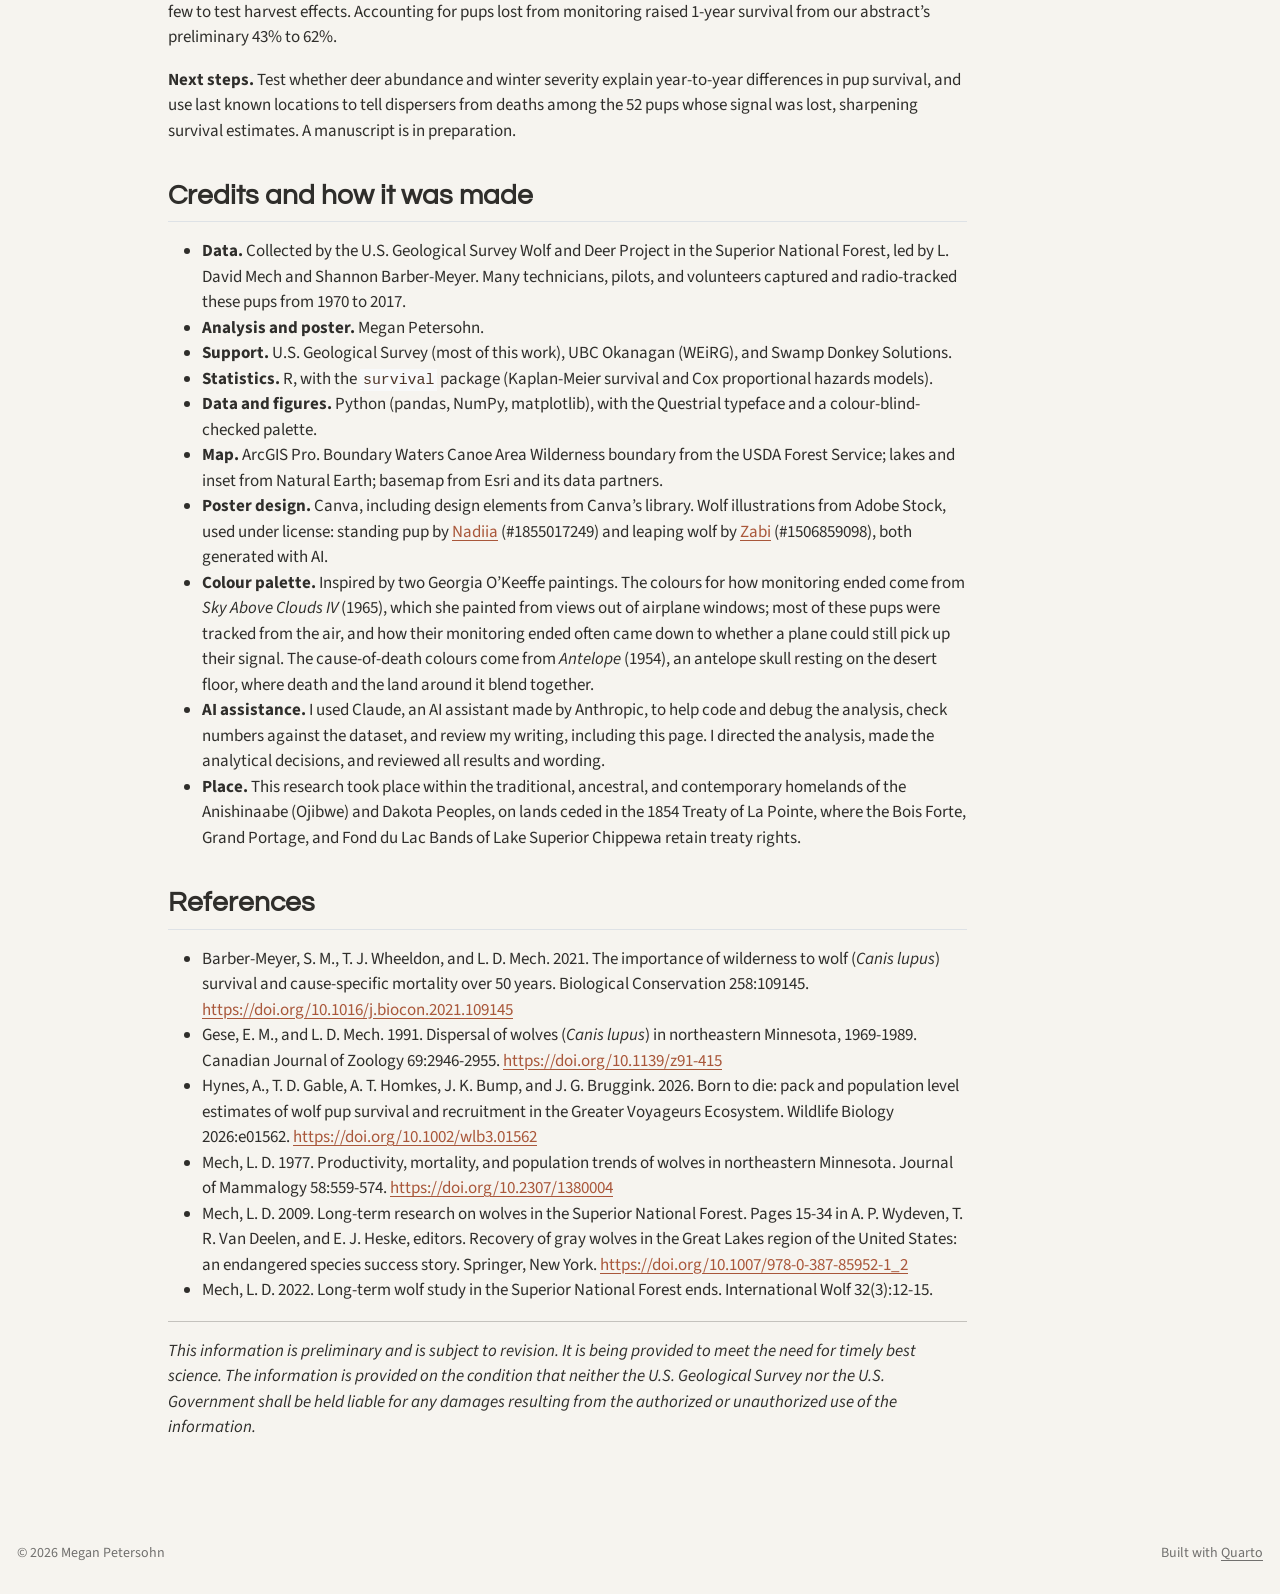
==== commit c89c58ed: "Remove weather mentions; fix fawn photo; move fire photos" ====
--- a/docs/projects/snf-wolf-pups/index.html
+++ b/docs/projects/snf-wolf-pups/index.html
@@ -307,10 +307,6 @@
 <p><img src="figs/pred_decade_deaths.jpg" class="img-fluid" alt="Stacked bars of the share of pups that died while monitored, by cause, for each decade of capture."></p>
 </div>
 <p><strong>Deaths by decade of capture.</strong> The share of pups that died while monitored, by cause, for each decade in which they were caught. Labels give deaths out of pups caught that decade. The 2000s and 2010s rest on only 9 and 10 pups, so their bars move a lot with each death.</p>
-<div class="plate">
-<p><img src="figs/pred_weather_months.jpg" class="img-fluid" alt="Histograms of monthly minimum-temperature anomalies and December to May snowfall anomalies across all pup-months."></p>
-</div>
-<p><strong>Winter weather.</strong> The weather in every month each pup was monitored, as 2-month moving averages from regional weather stations: minimum-temperature anomalies in all months (A) and snowfall anomalies from December to May (B). Zero is normal for that month. Neither showed a clear effect on deaths overall; snowier months were linked to more starvation, disease, and unknown-cause deaths, but that result rests largely on one litter in December 1983.</p>
 </section>
 <section id="kaplanmeier-results" class="level4">
 <h4 class="anchored" data-anchor-id="kaplanmeier-results">Kaplan–Meier results</h4>
@@ -335,9 +331,9 @@
 <section id="cox-model-results" class="level4">
 <h4 class="anchored" data-anchor-id="cox-model-results">Cox model results</h4>
 <div class="plate">
-<p><img src="figs/model_dag.jpg" class="img-fluid" alt="Diagram of the four cause-specific Cox models: body condition and roads each feed human-caused, starvation or disease, unknown, and wolves or wildlife deaths, with hazard ratios listed in each cause box."></p>
-</div>
-<p><strong>What we tested.</strong> One Cox model per cause of death, each with the same two predictors: pup body condition (weight compared with what is expected for its sex and capture date) and road density within 5 km of the capture site. Solid coloured arrows show clear effects and grey dashed arrows show none; each box lists both hazard ratios per 1 standard deviation, with 95% confidence intervals. Lighter pups were more likely to die of starvation, disease, or unknown causes, and pups caught among more roads were more likely to be killed by people. Starvation or disease rests on only 7 deaths, and wolves or other wildlife (3 deaths) were too few to interpret. Temperature, snowfall, sex, and legal status were also tested in broader models of all deaths, human-caused deaths, and starvation, disease, and unknown deaths combined; only snowfall showed a link, to starvation, disease, and unknown deaths, and it rests mostly on one December 1983 litter.</p>
+<p><img src="figs/model_diagram.jpg" class="img-fluid" alt="Diagram of the four cause-specific Cox models: body condition and roads each feed human-caused, starvation or disease, unknown, and wolves or wildlife deaths, with hazard ratios listed in each cause box."></p>
+</div>
+<p><strong>What we tested.</strong> One Cox model per cause of death, each with the same two predictors: pup body condition (weight compared with what is expected for its sex and capture date) and road density within 5 km of the capture site. Solid coloured arrows show clear effects and grey dashed arrows show none; each box lists both hazard ratios per 1 standard deviation, with 95% confidence intervals. Lighter pups were more likely to die of starvation, disease, or unknown causes, and pups caught among more roads were more likely to be killed by people. Starvation or disease rests on only 7 deaths, and wolves or other wildlife (3 deaths) were too few to interpret. Sex and legal status were also tested in broader models of all deaths, human-caused deaths, and starvation, disease, and unknown deaths combined, with no clear effect.</p>
 <div class="plate">
 <p><img src="figs/twopups.jpg" class="img-fluid" alt="Predicted survival from 5 to 24 months for a light pup near many roads versus a heavy pup with no roads nearby."></p>
 </div>
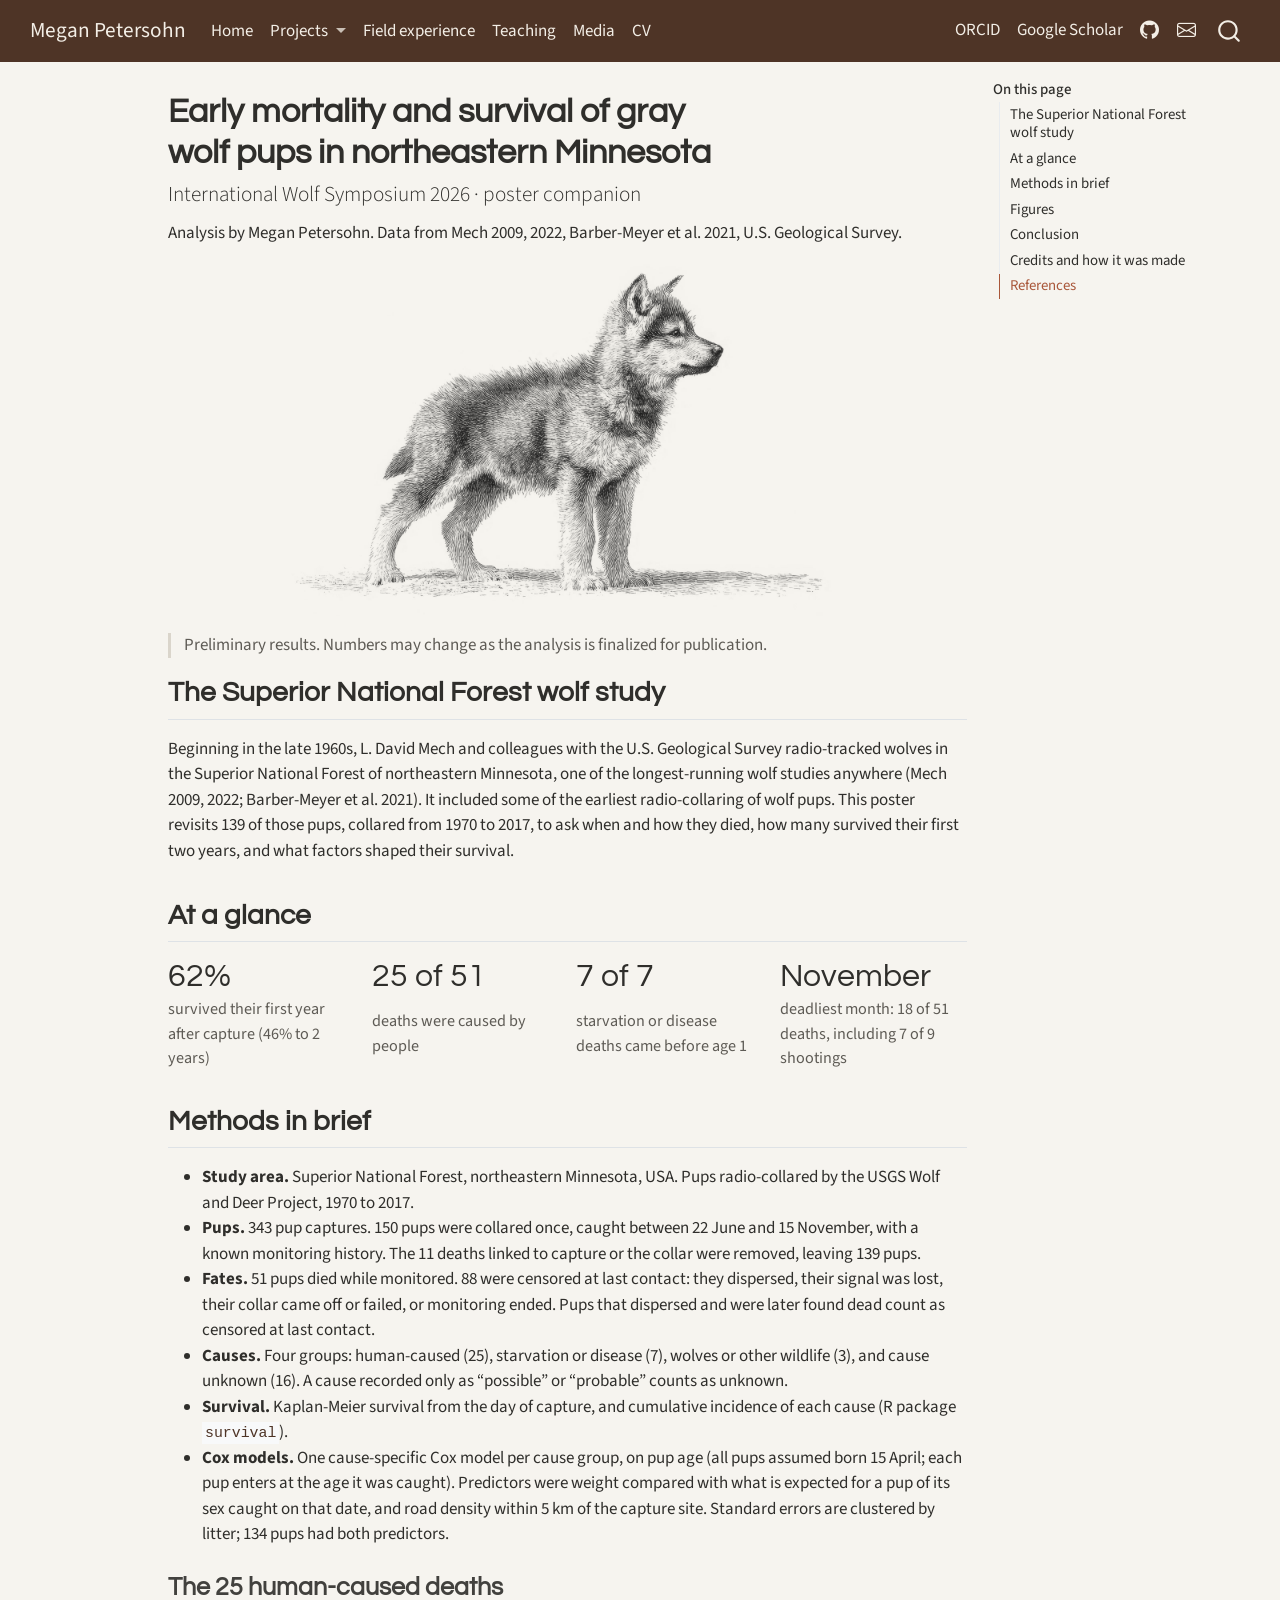
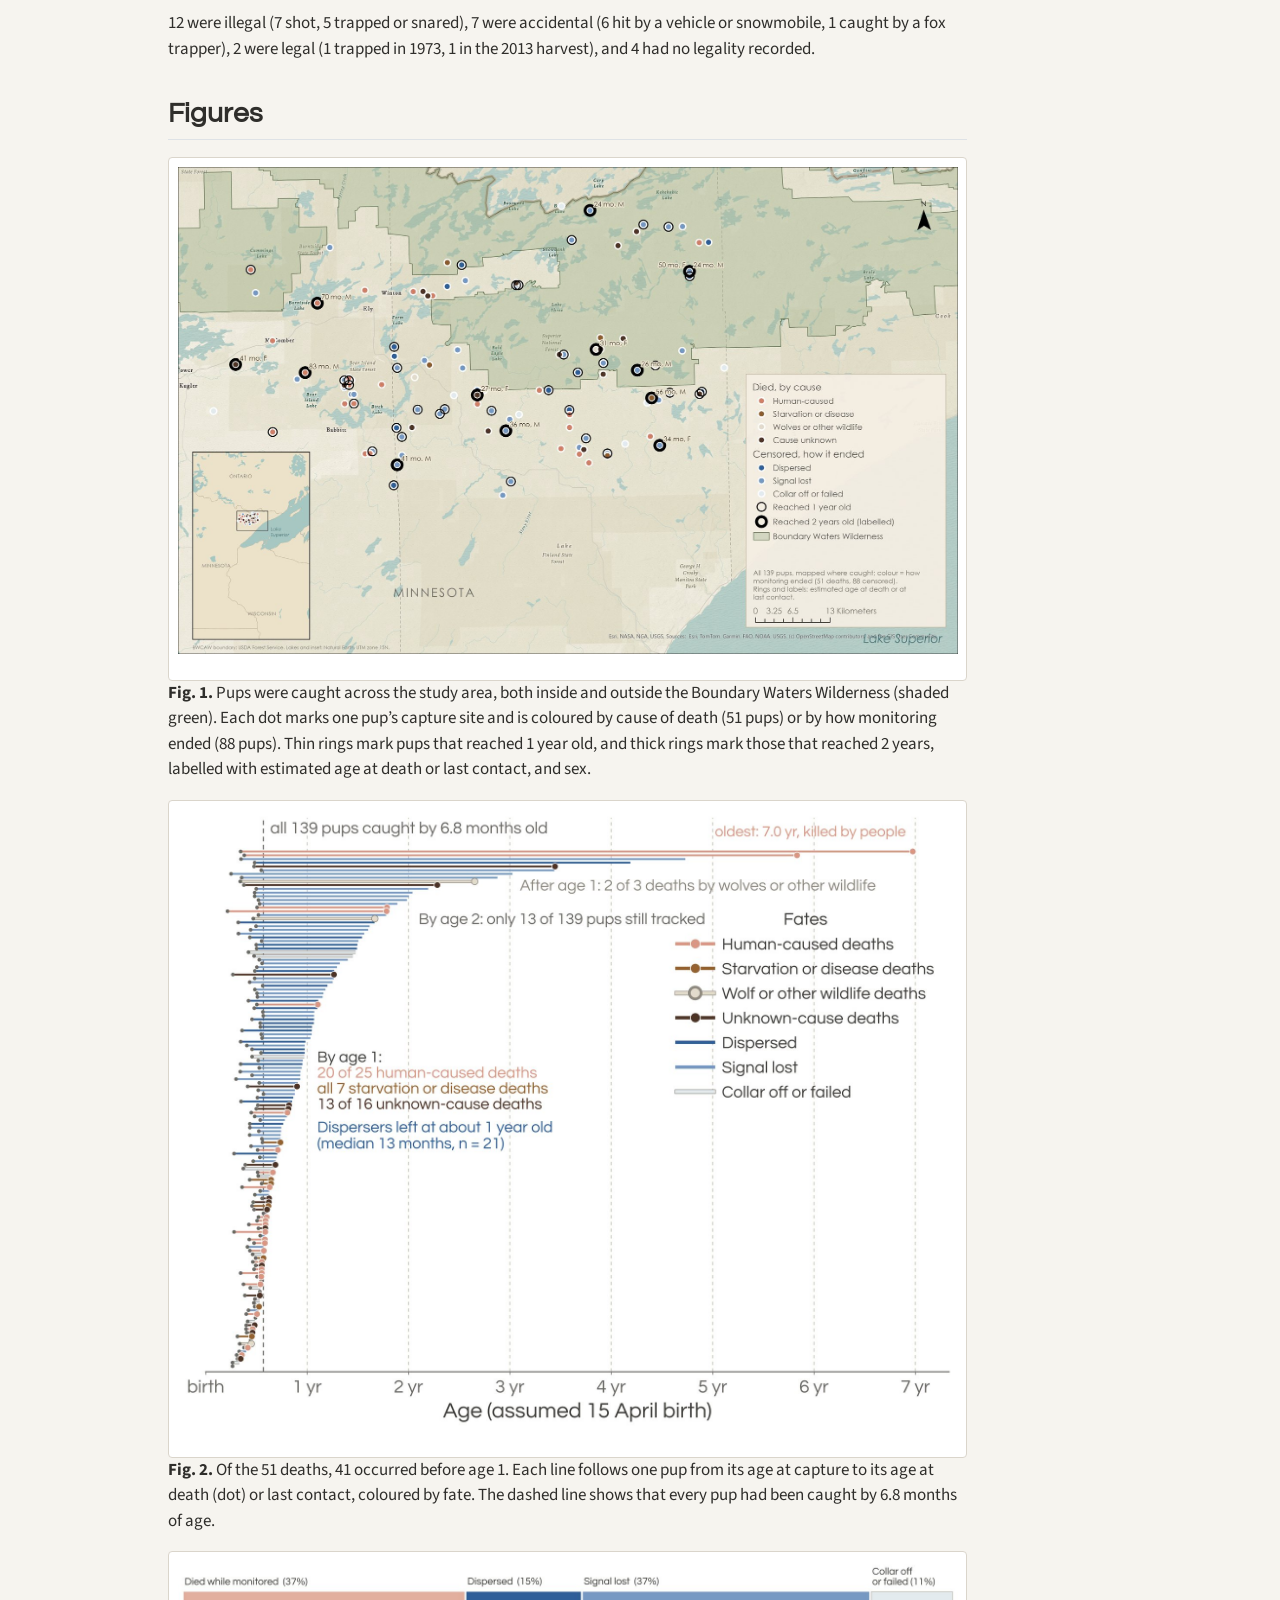
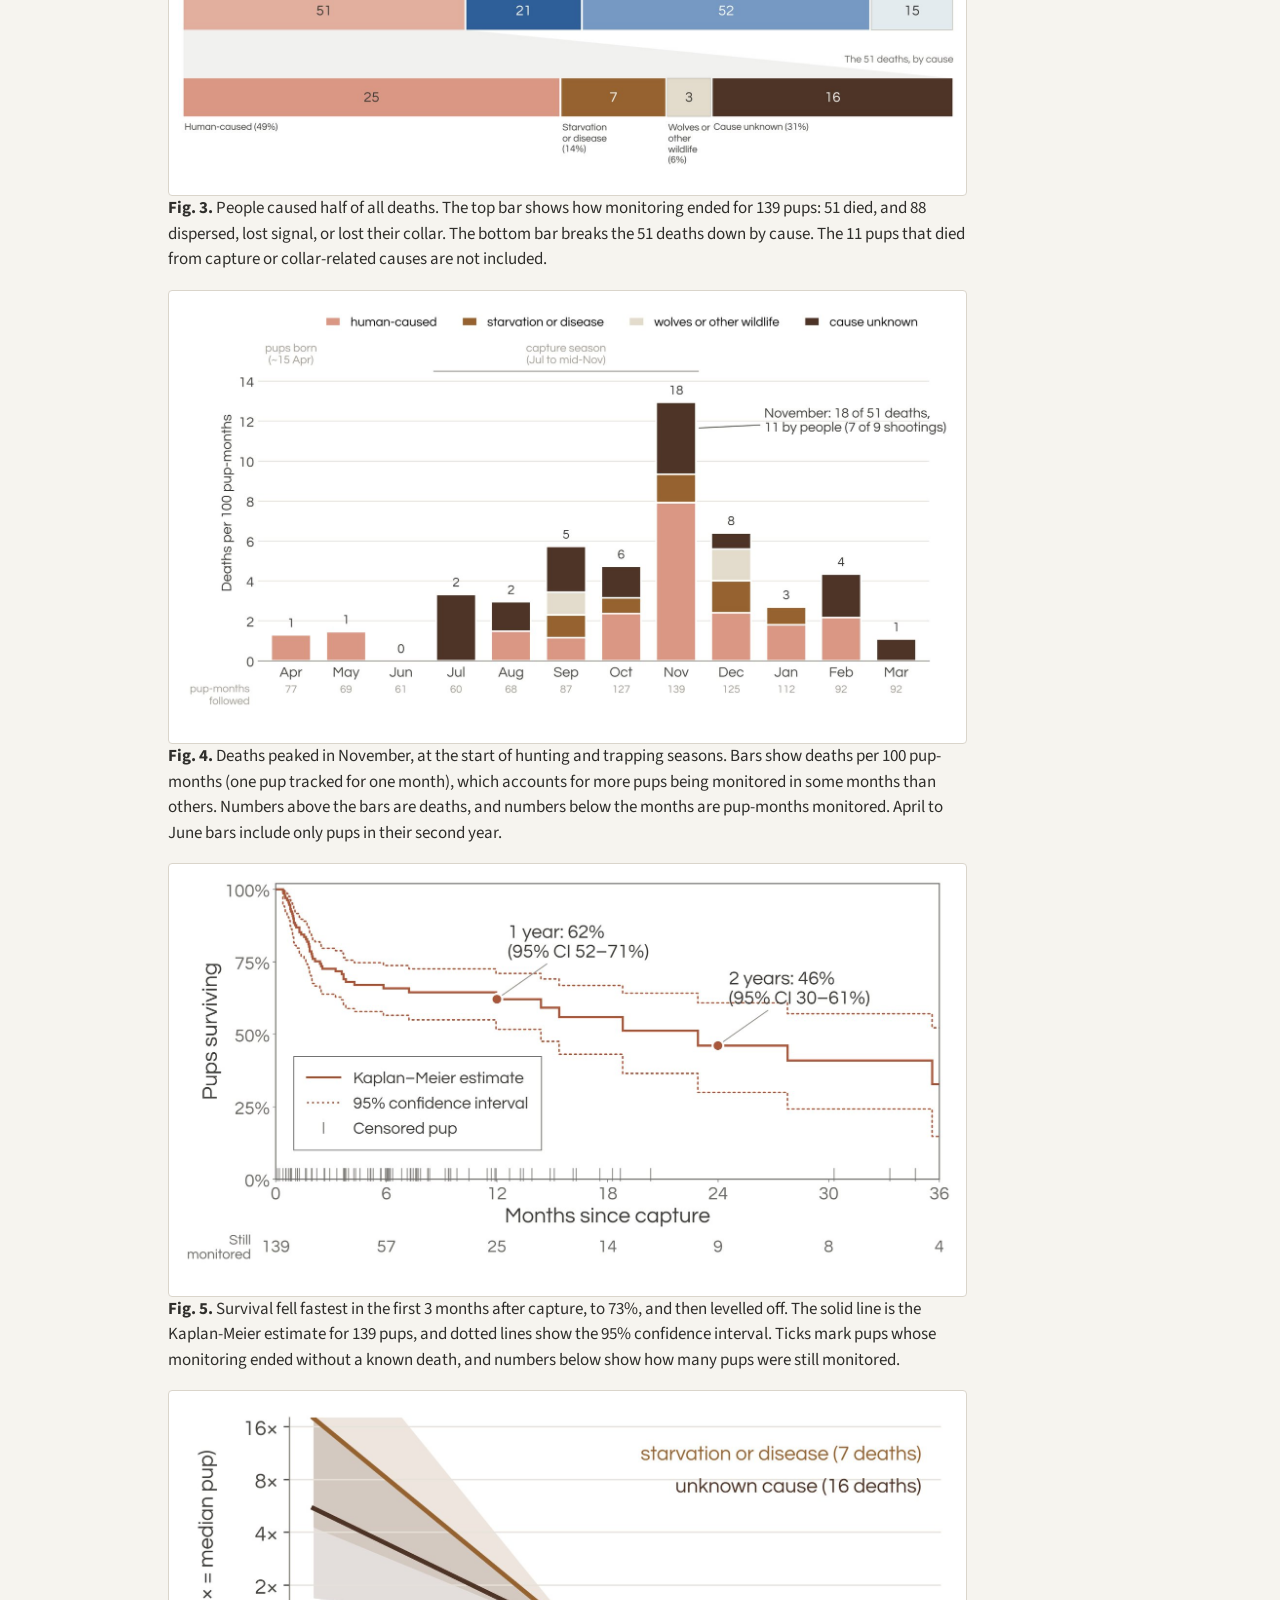
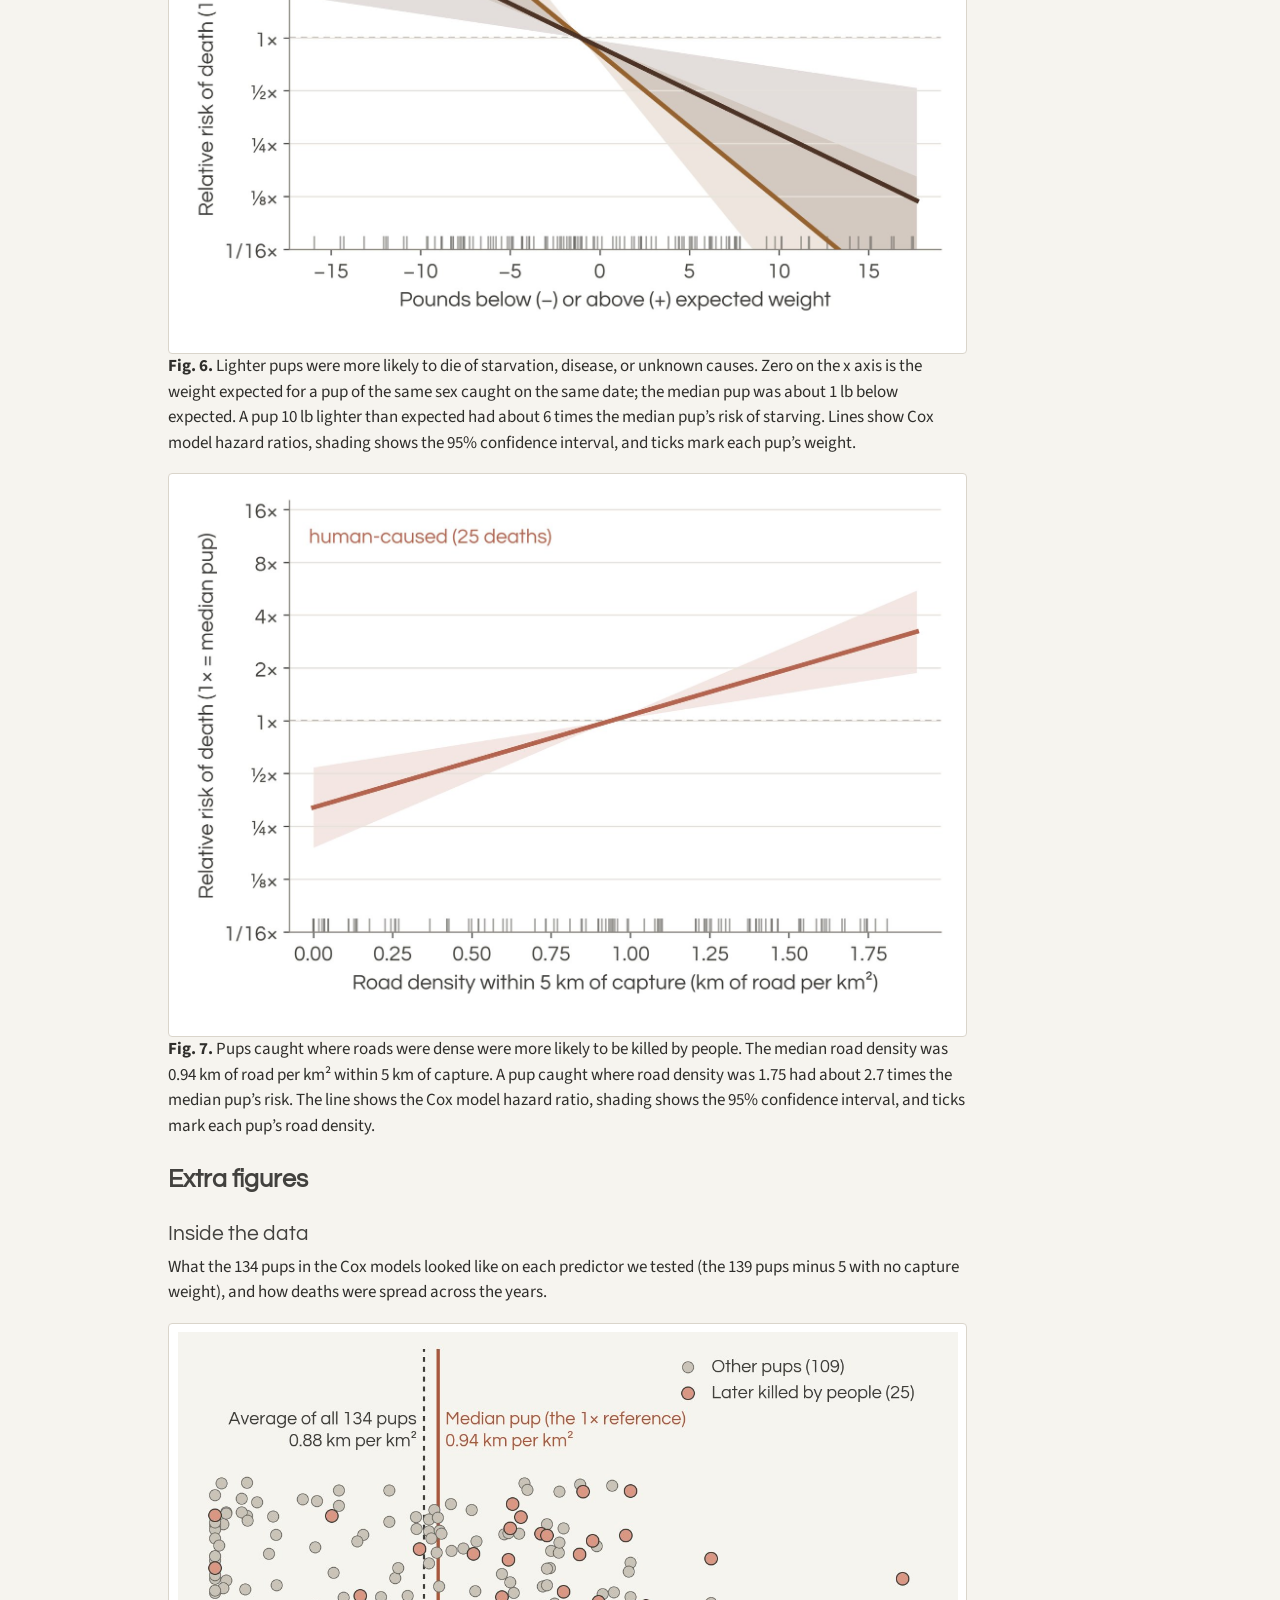
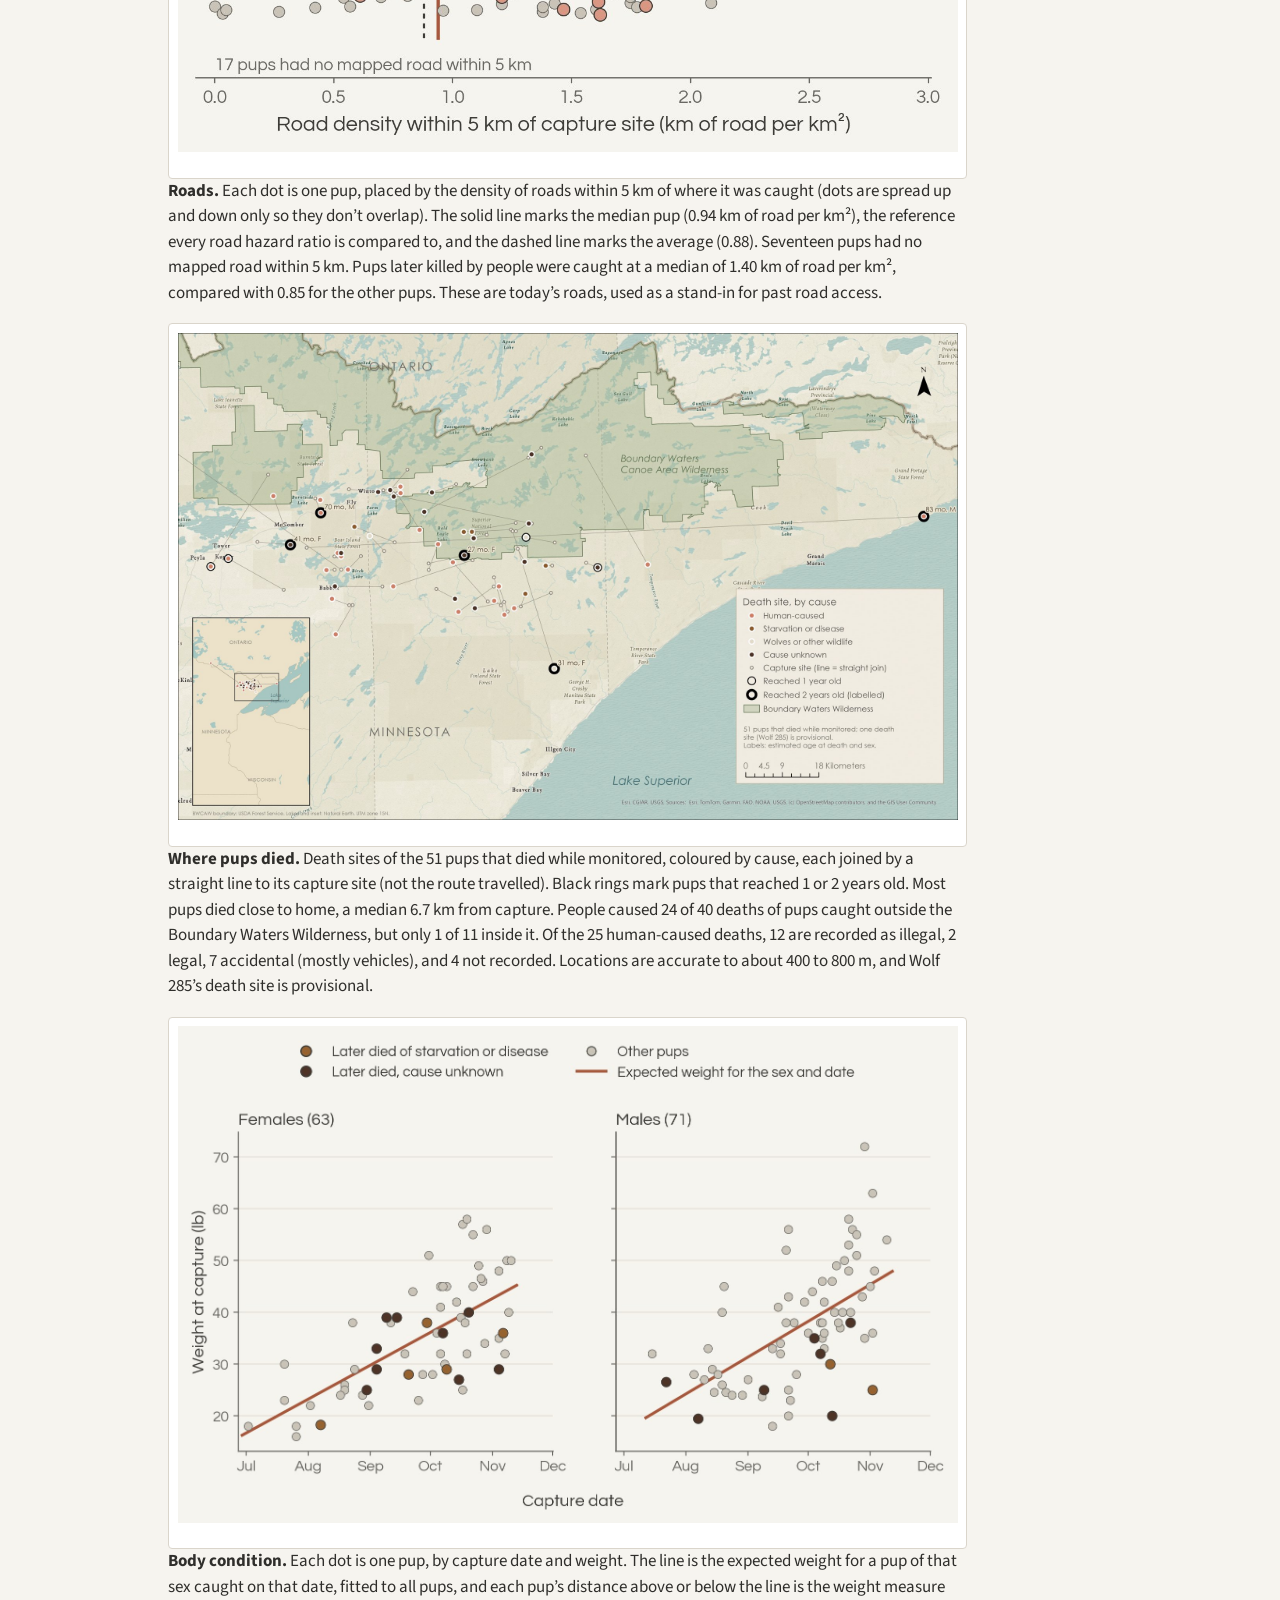
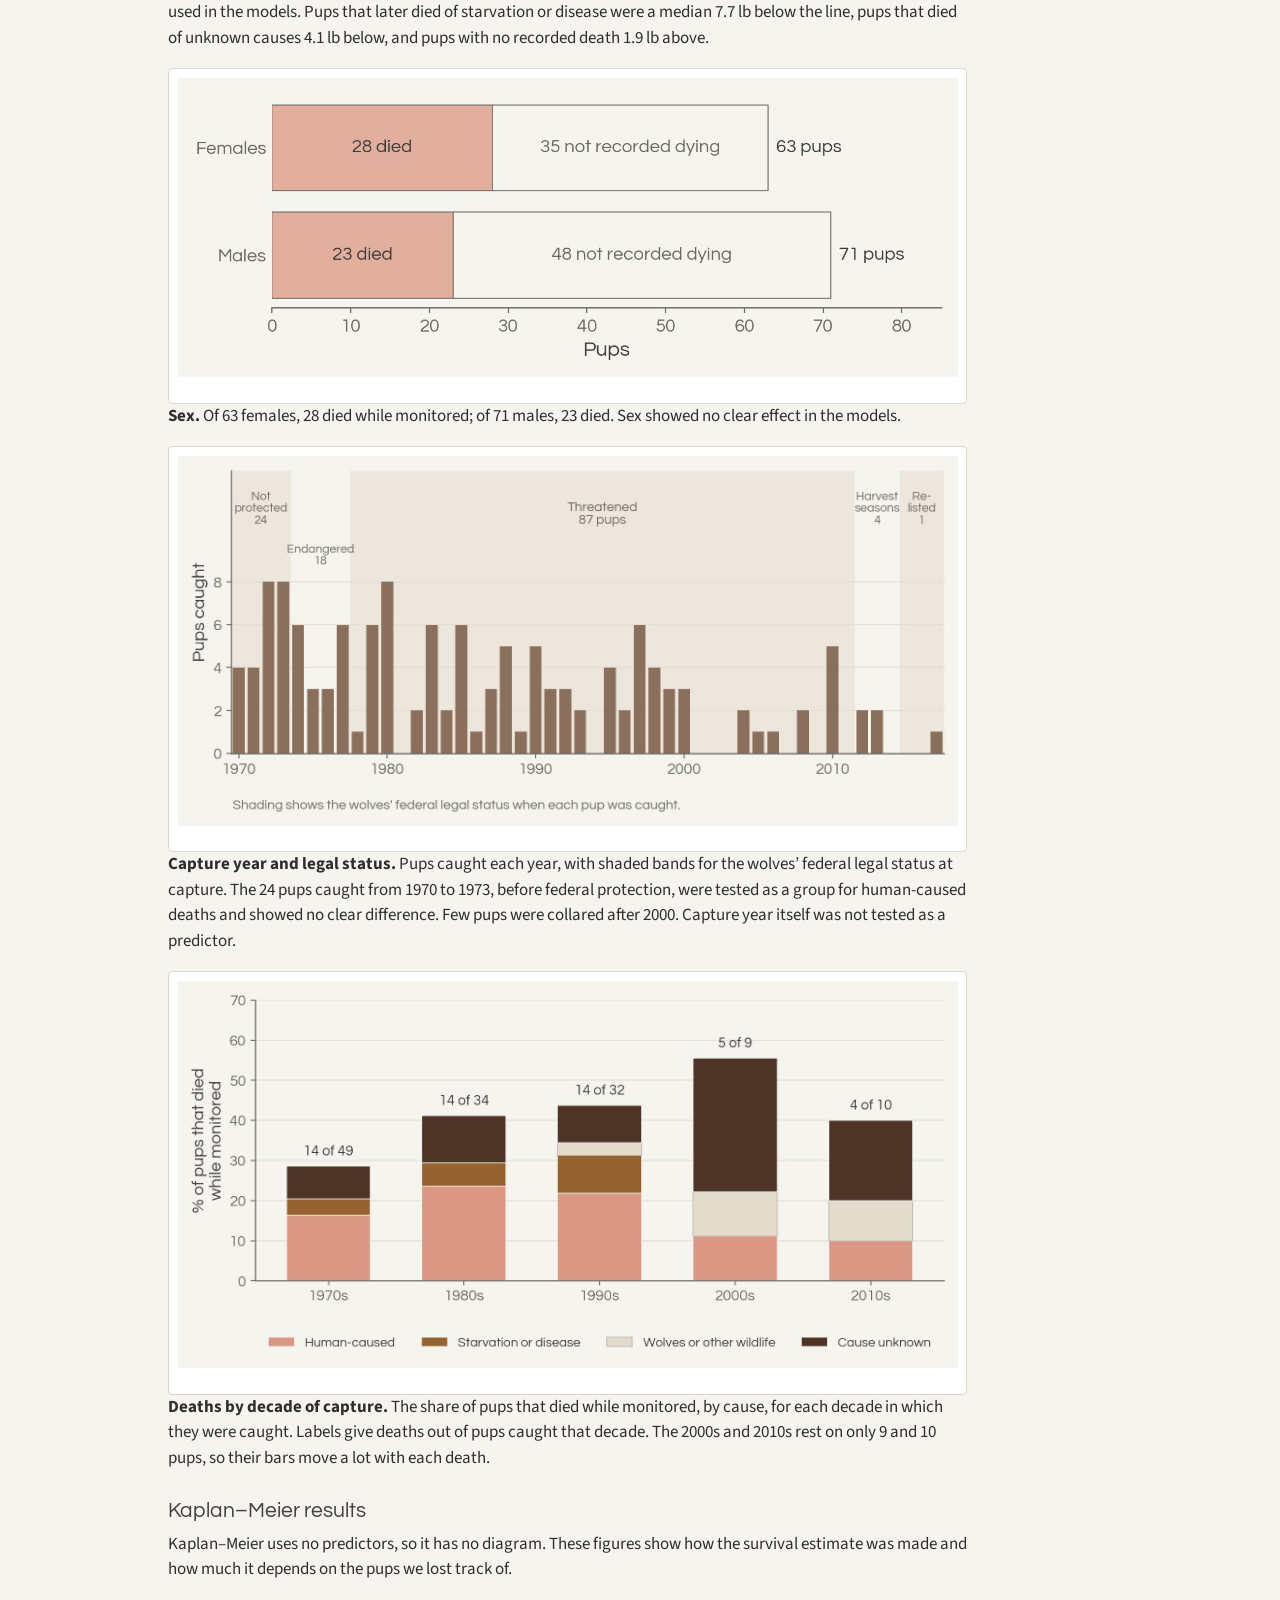
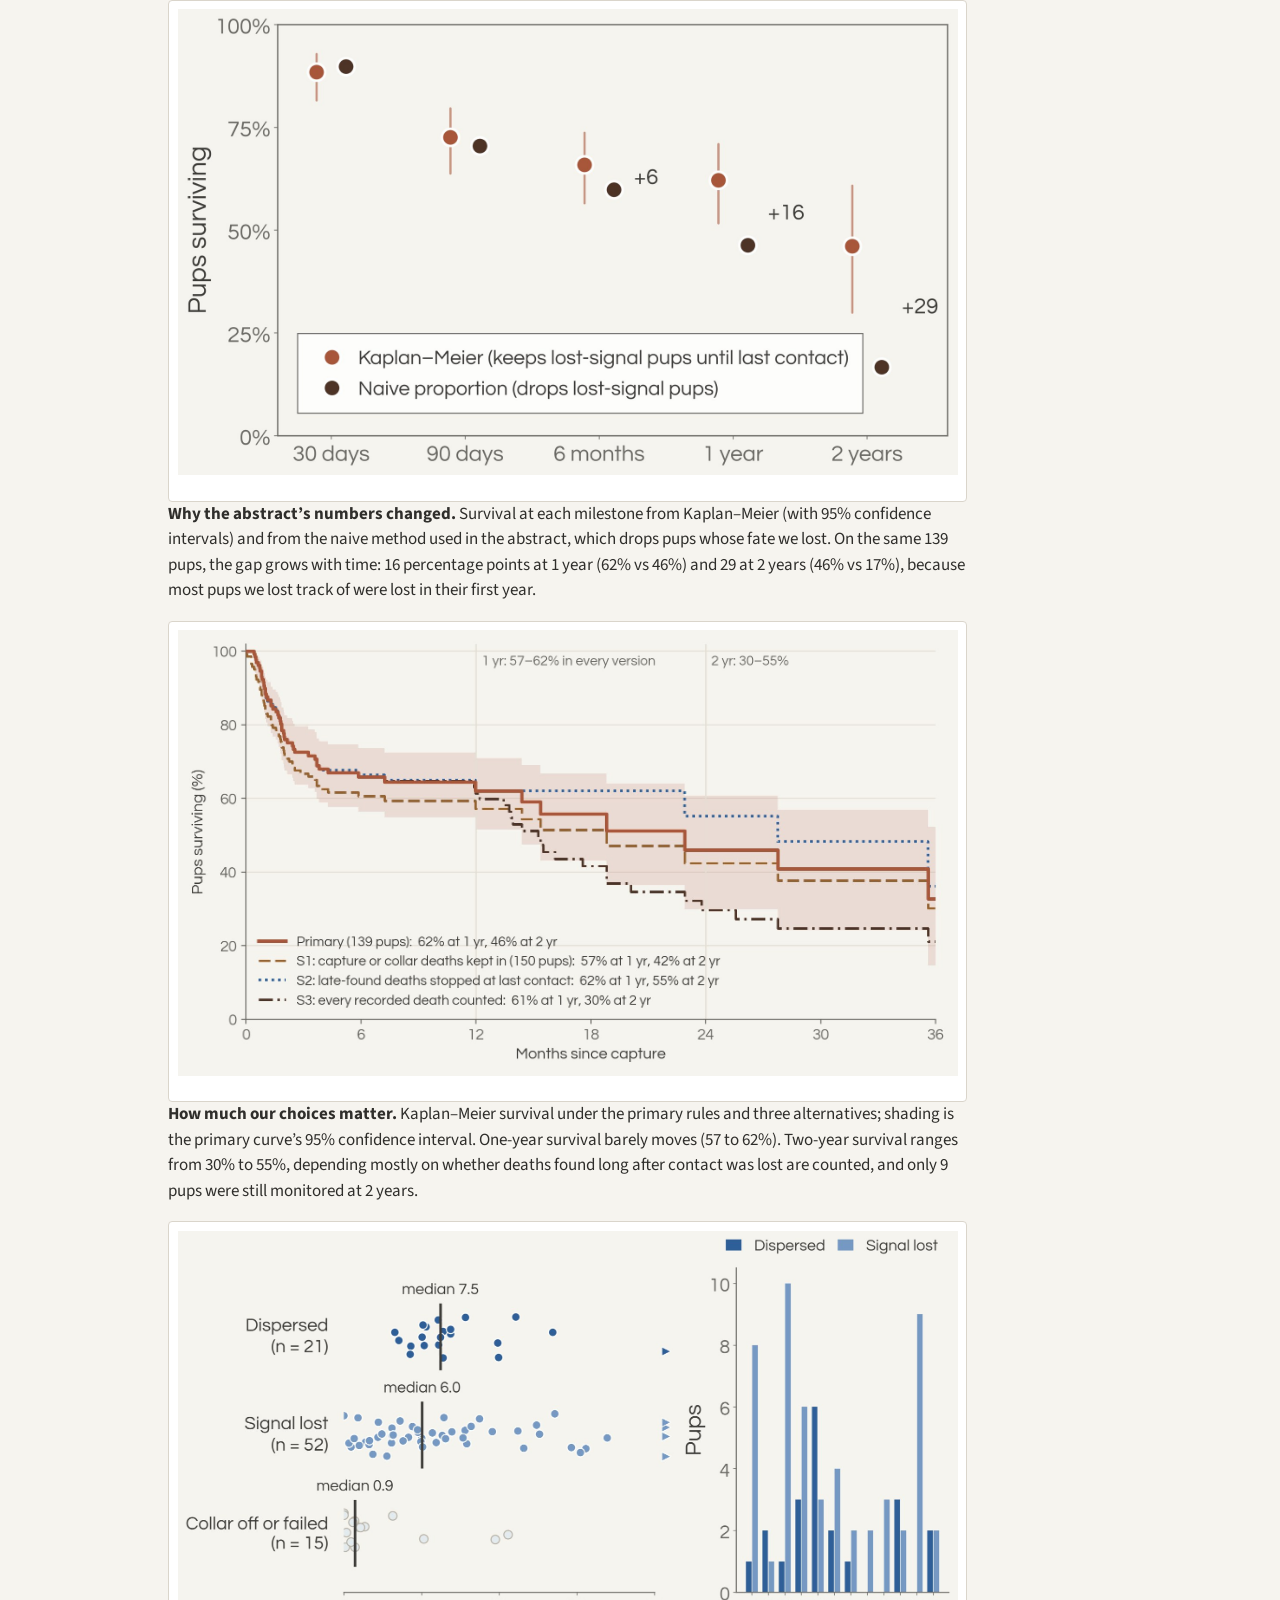
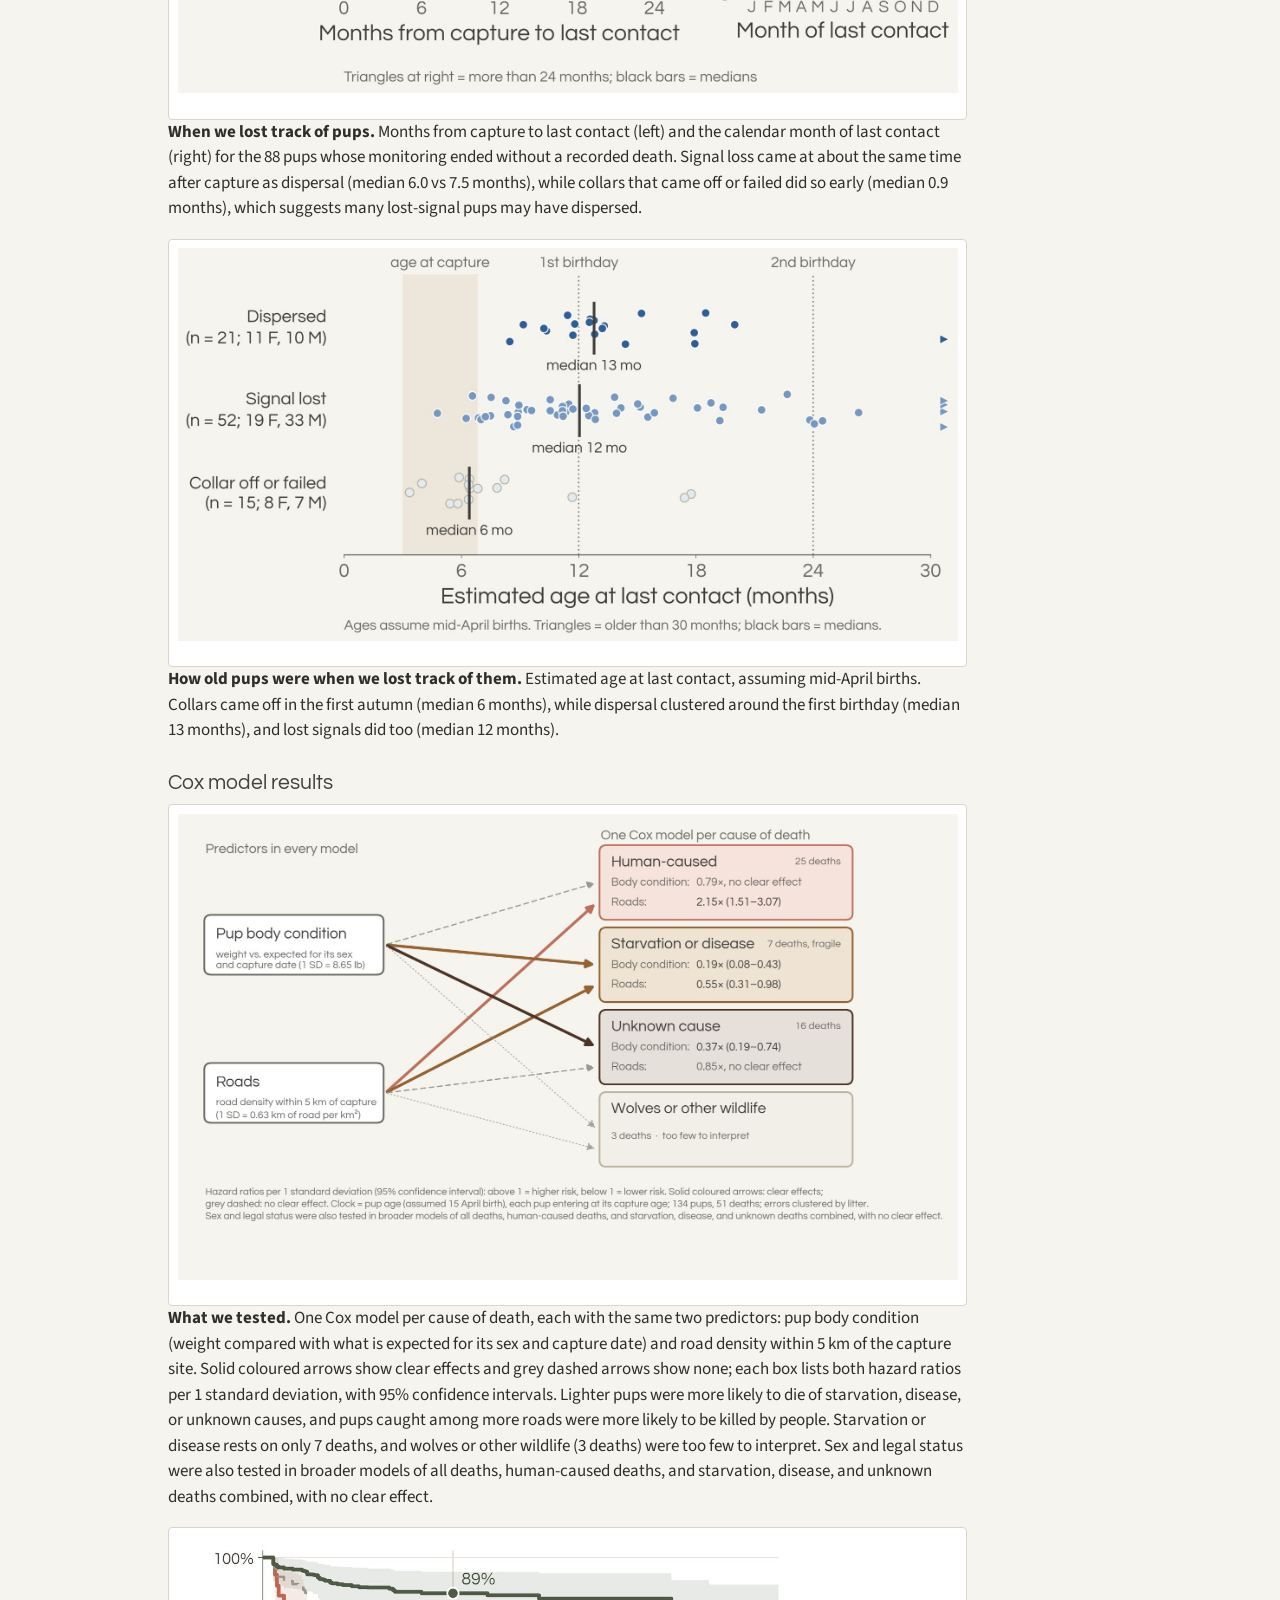
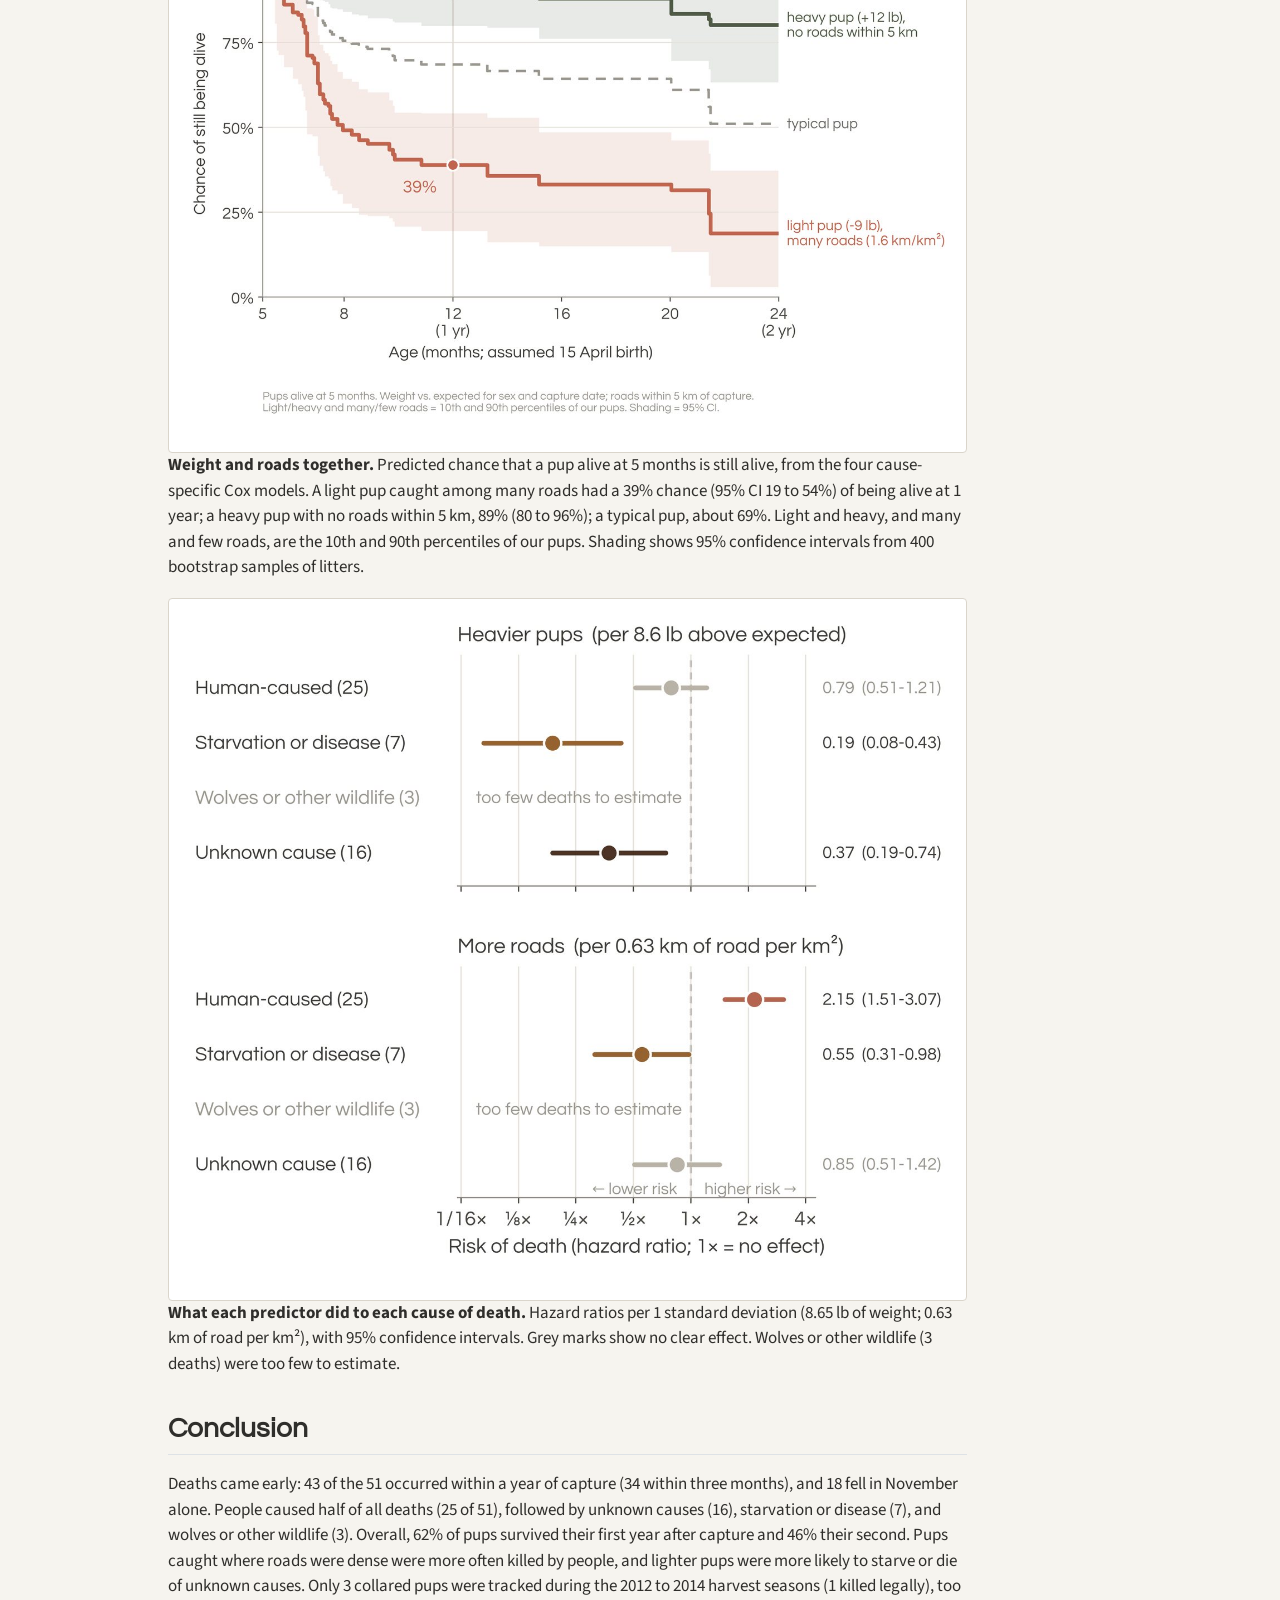
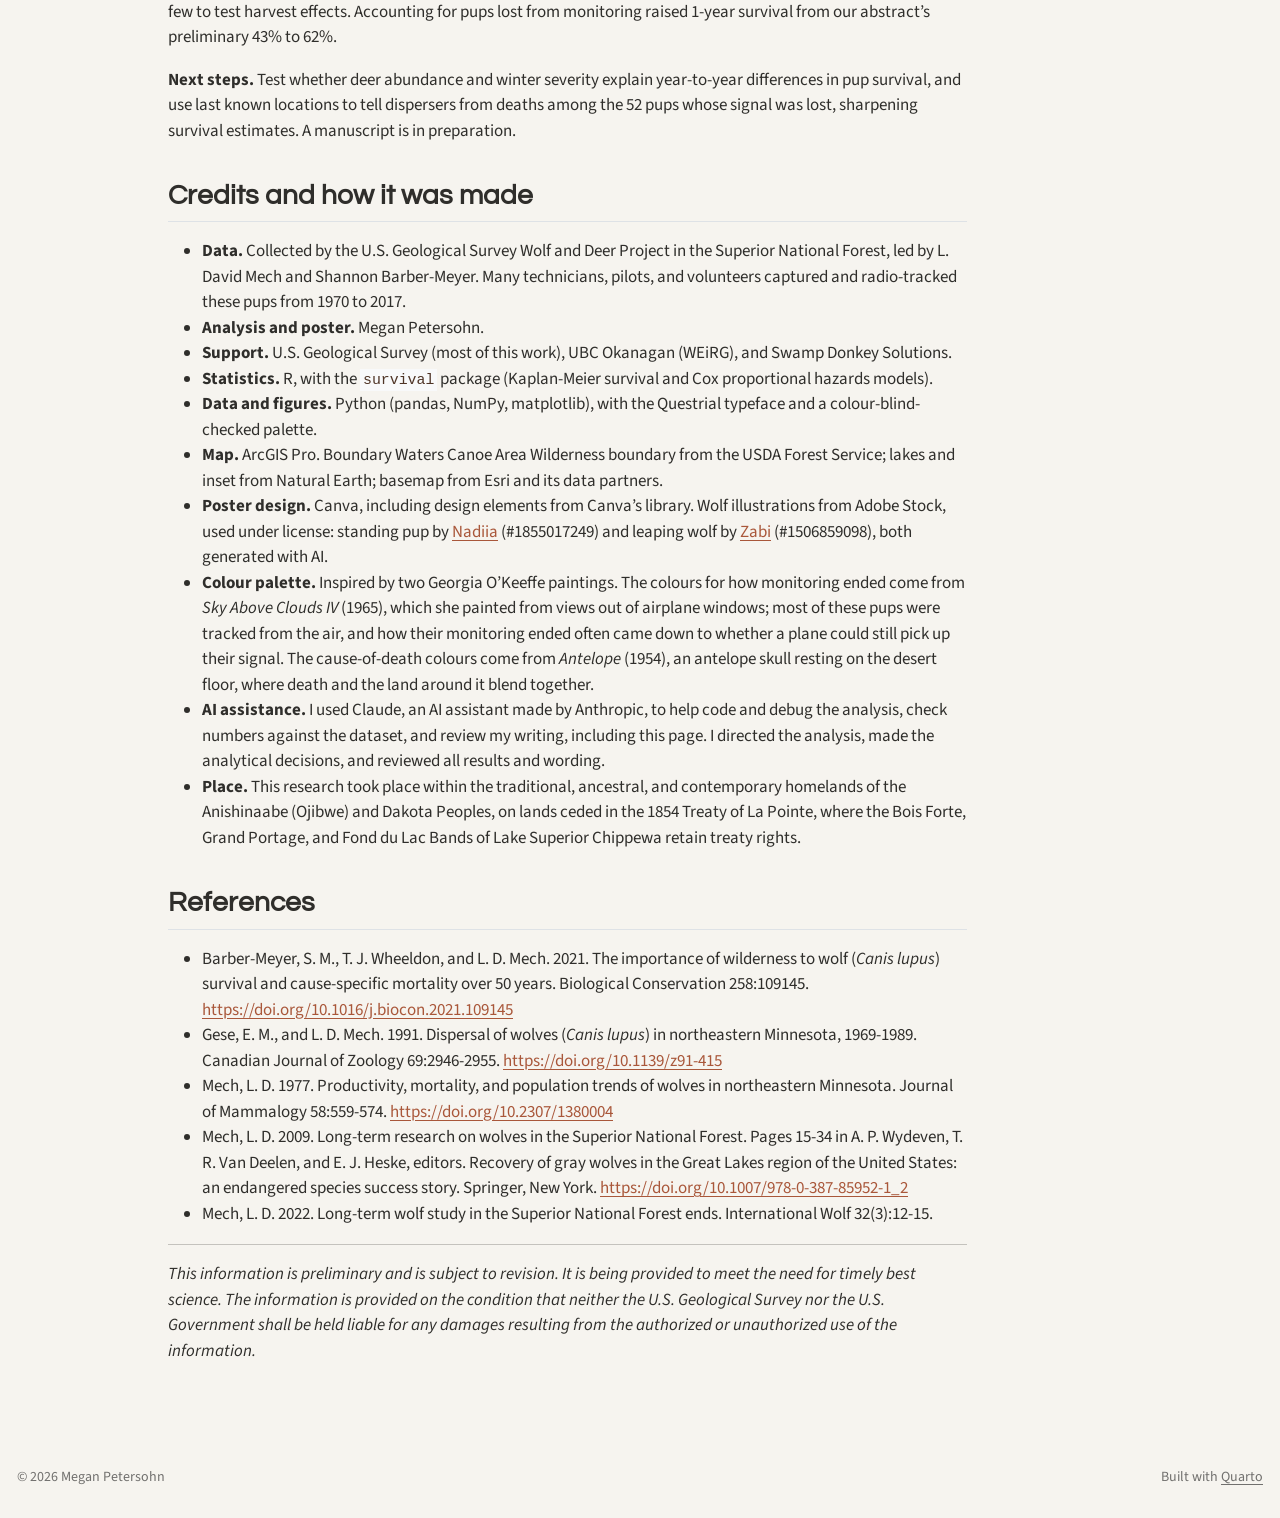
==== commit 631bd3cc: "Use thesis title for deer project; remove uncited Hynes reference and map instruction" ====
--- a/docs/projects/snf-wolf-pups/index.html
+++ b/docs/projects/snf-wolf-pups/index.html
@@ -370,7 +370,6 @@
 <ul>
 <li>Barber-Meyer, S. M., T. J. Wheeldon, and L. D. Mech. 2021. The importance of wilderness to wolf (<em>Canis lupus</em>) survival and cause-specific mortality over 50 years. Biological Conservation 258:109145. <a href="https://doi.org/10.1016/j.biocon.2021.109145" class="uri">https://doi.org/10.1016/j.biocon.2021.109145</a></li>
 <li>Gese, E. M., and L. D. Mech. 1991. Dispersal of wolves (<em>Canis lupus</em>) in northeastern Minnesota, 1969-1989. Canadian Journal of Zoology 69:2946-2955. <a href="https://doi.org/10.1139/z91-415" class="uri">https://doi.org/10.1139/z91-415</a></li>
-<li>Hynes, A., T. D. Gable, A. T. Homkes, J. K. Bump, and J. G. Bruggink. 2026. Born to die: pack and population level estimates of wolf pup survival and recruitment in the Greater Voyageurs Ecosystem. Wildlife Biology 2026:e01562. <a href="https://doi.org/10.1002/wlb3.01562" class="uri">https://doi.org/10.1002/wlb3.01562</a></li>
 <li>Mech, L. D. 1977. Productivity, mortality, and population trends of wolves in northeastern Minnesota. Journal of Mammalogy 58:559-574. <a href="https://doi.org/10.2307/1380004" class="uri">https://doi.org/10.2307/1380004</a></li>
 <li>Mech, L. D. 2009. Long-term research on wolves in the Superior National Forest. Pages 15-34 in A. P. Wydeven, T. R. Van Deelen, and E. J. Heske, editors. Recovery of gray wolves in the Great Lakes region of the United States: an endangered species success story. Springer, New York. <a href="https://doi.org/10.1007/978-0-387-85952-1_2" class="uri">https://doi.org/10.1007/978-0-387-85952-1_2</a></li>
 <li>Mech, L. D. 2022. Long-term wolf study in the Superior National Forest ends. International Wolf 32(3):12-15.</li>
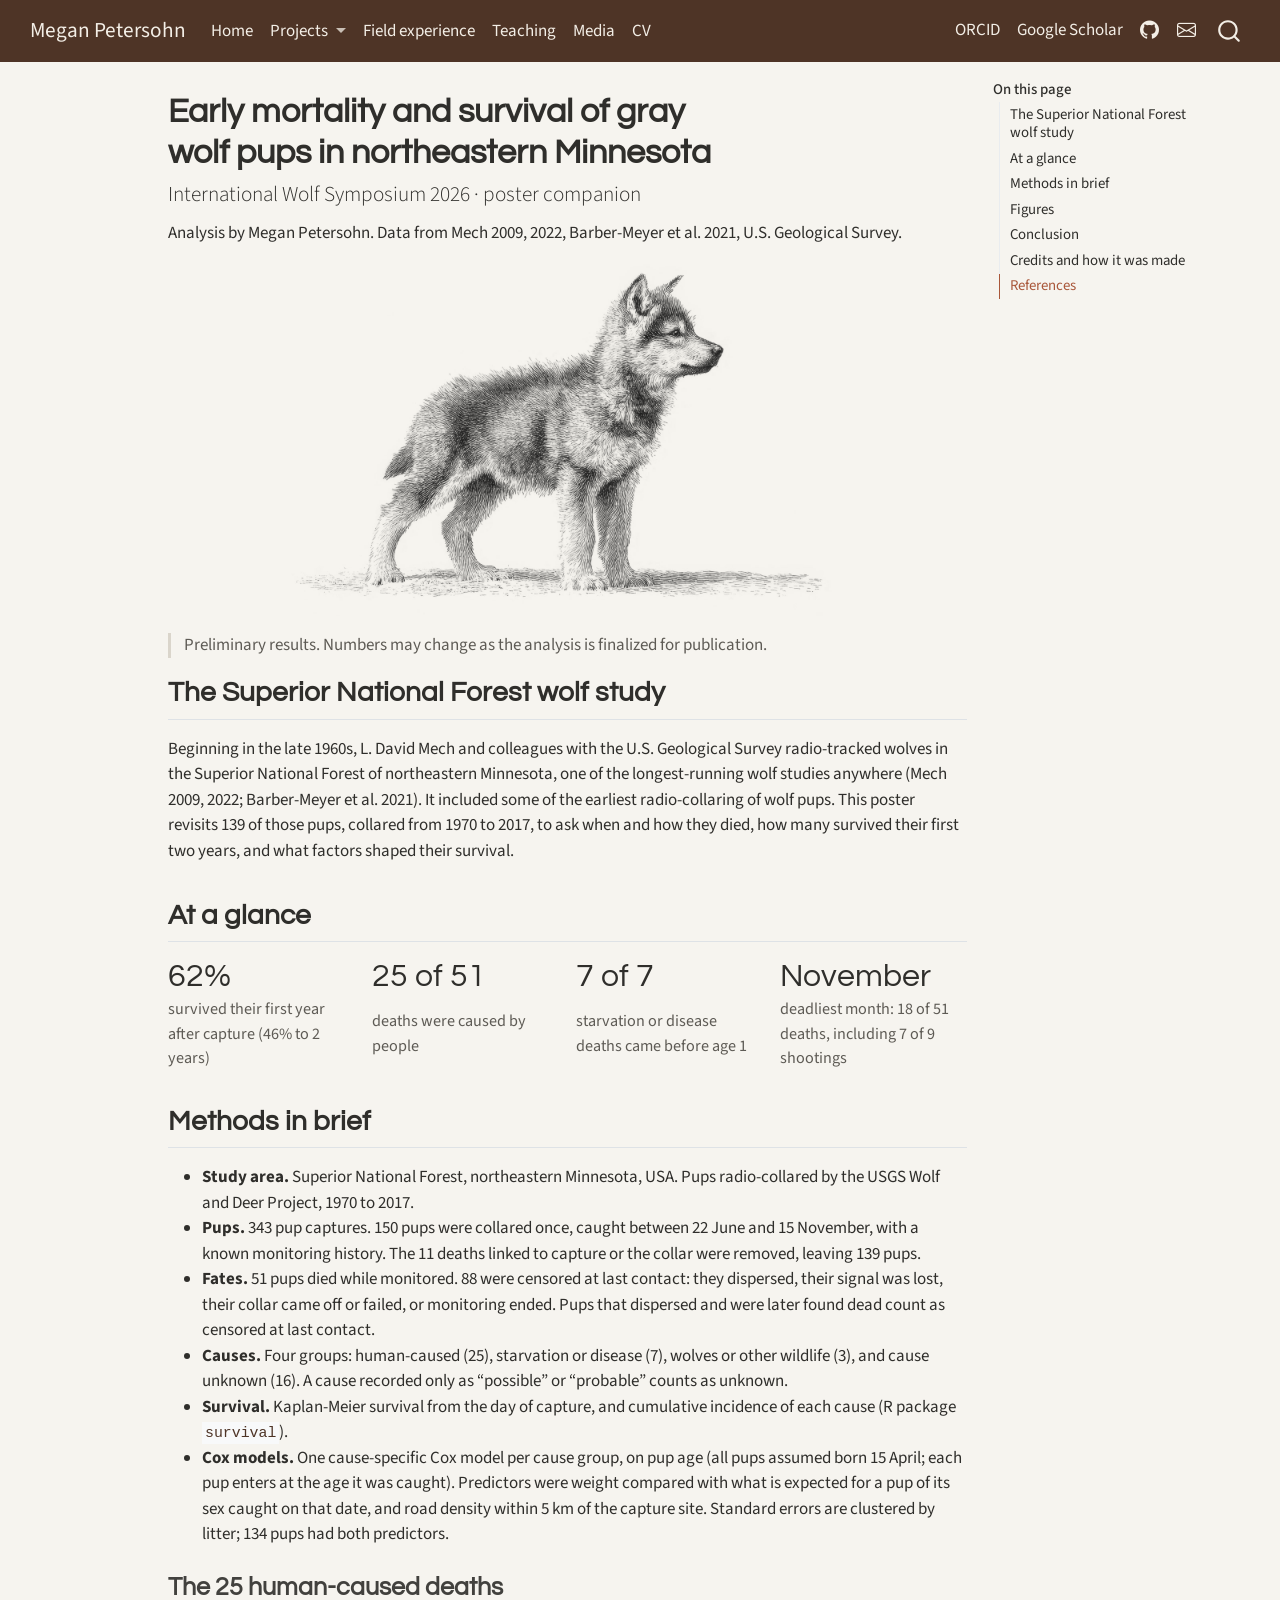
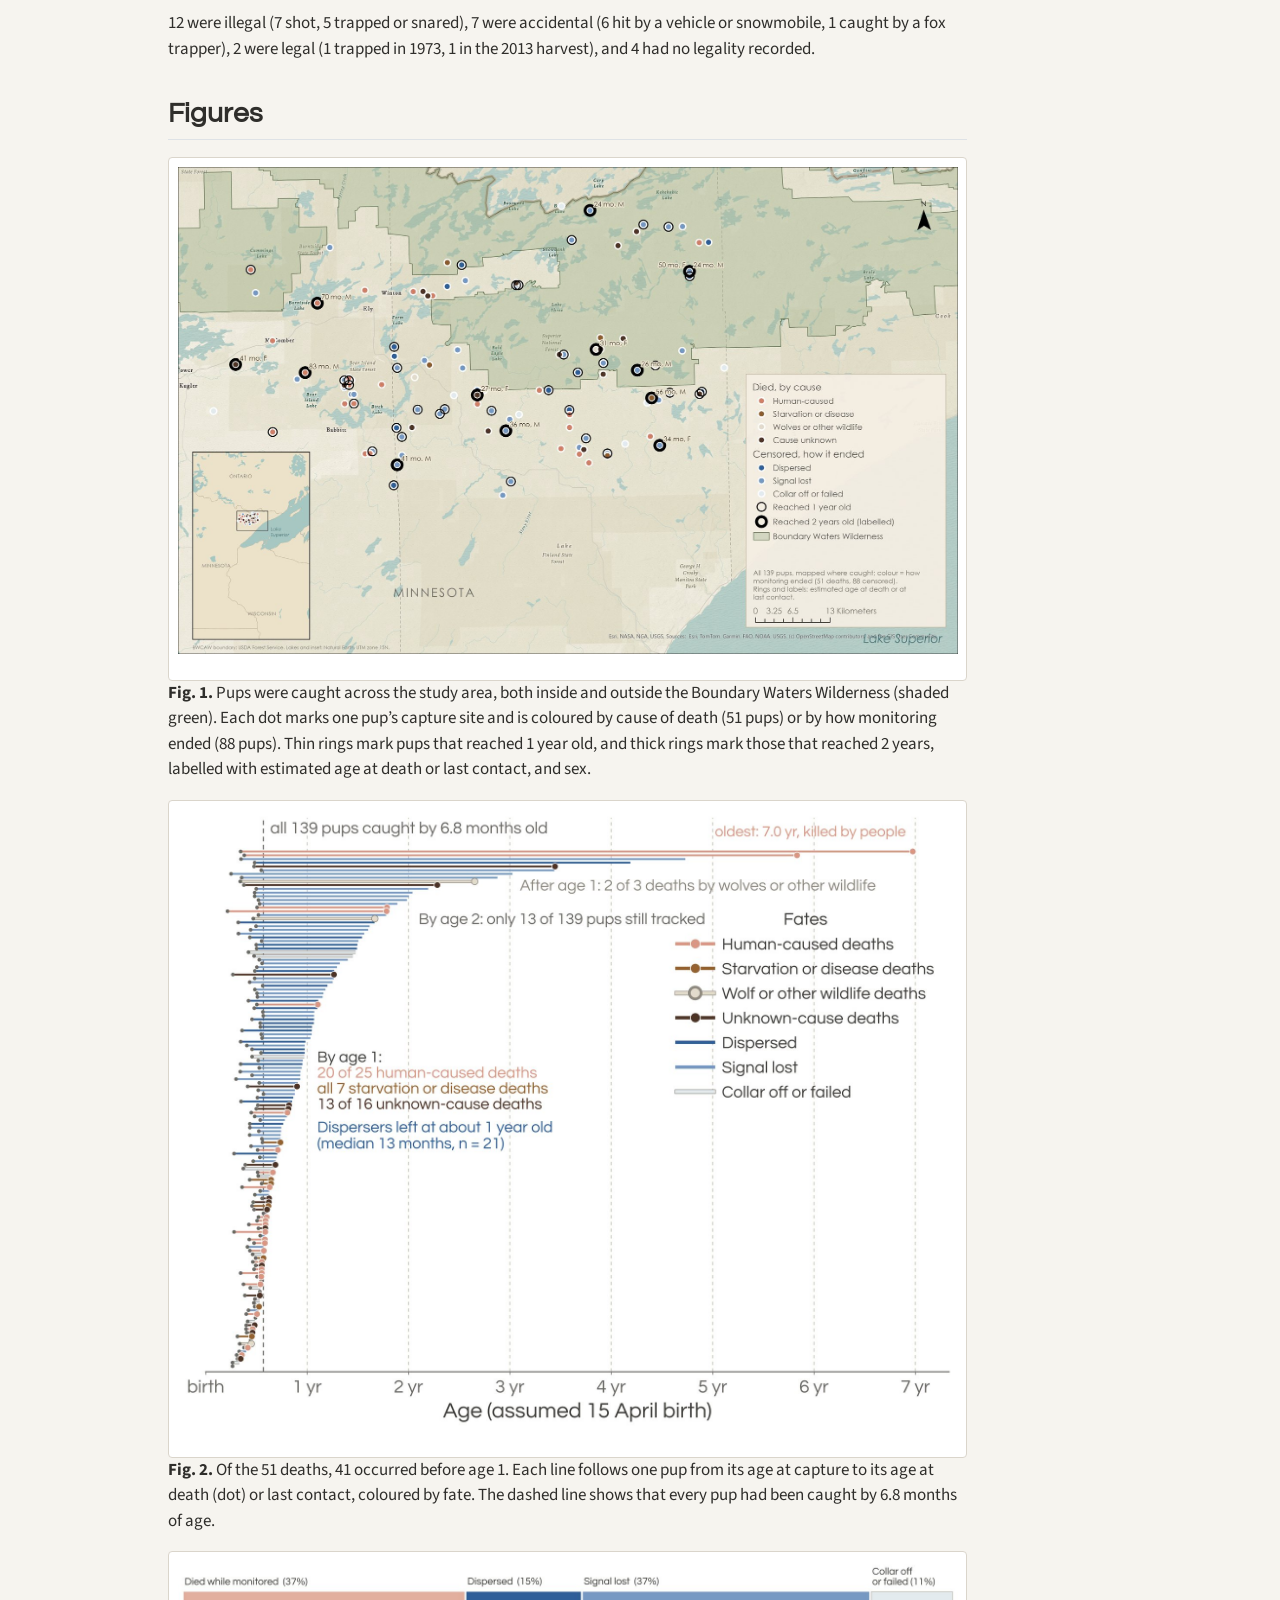
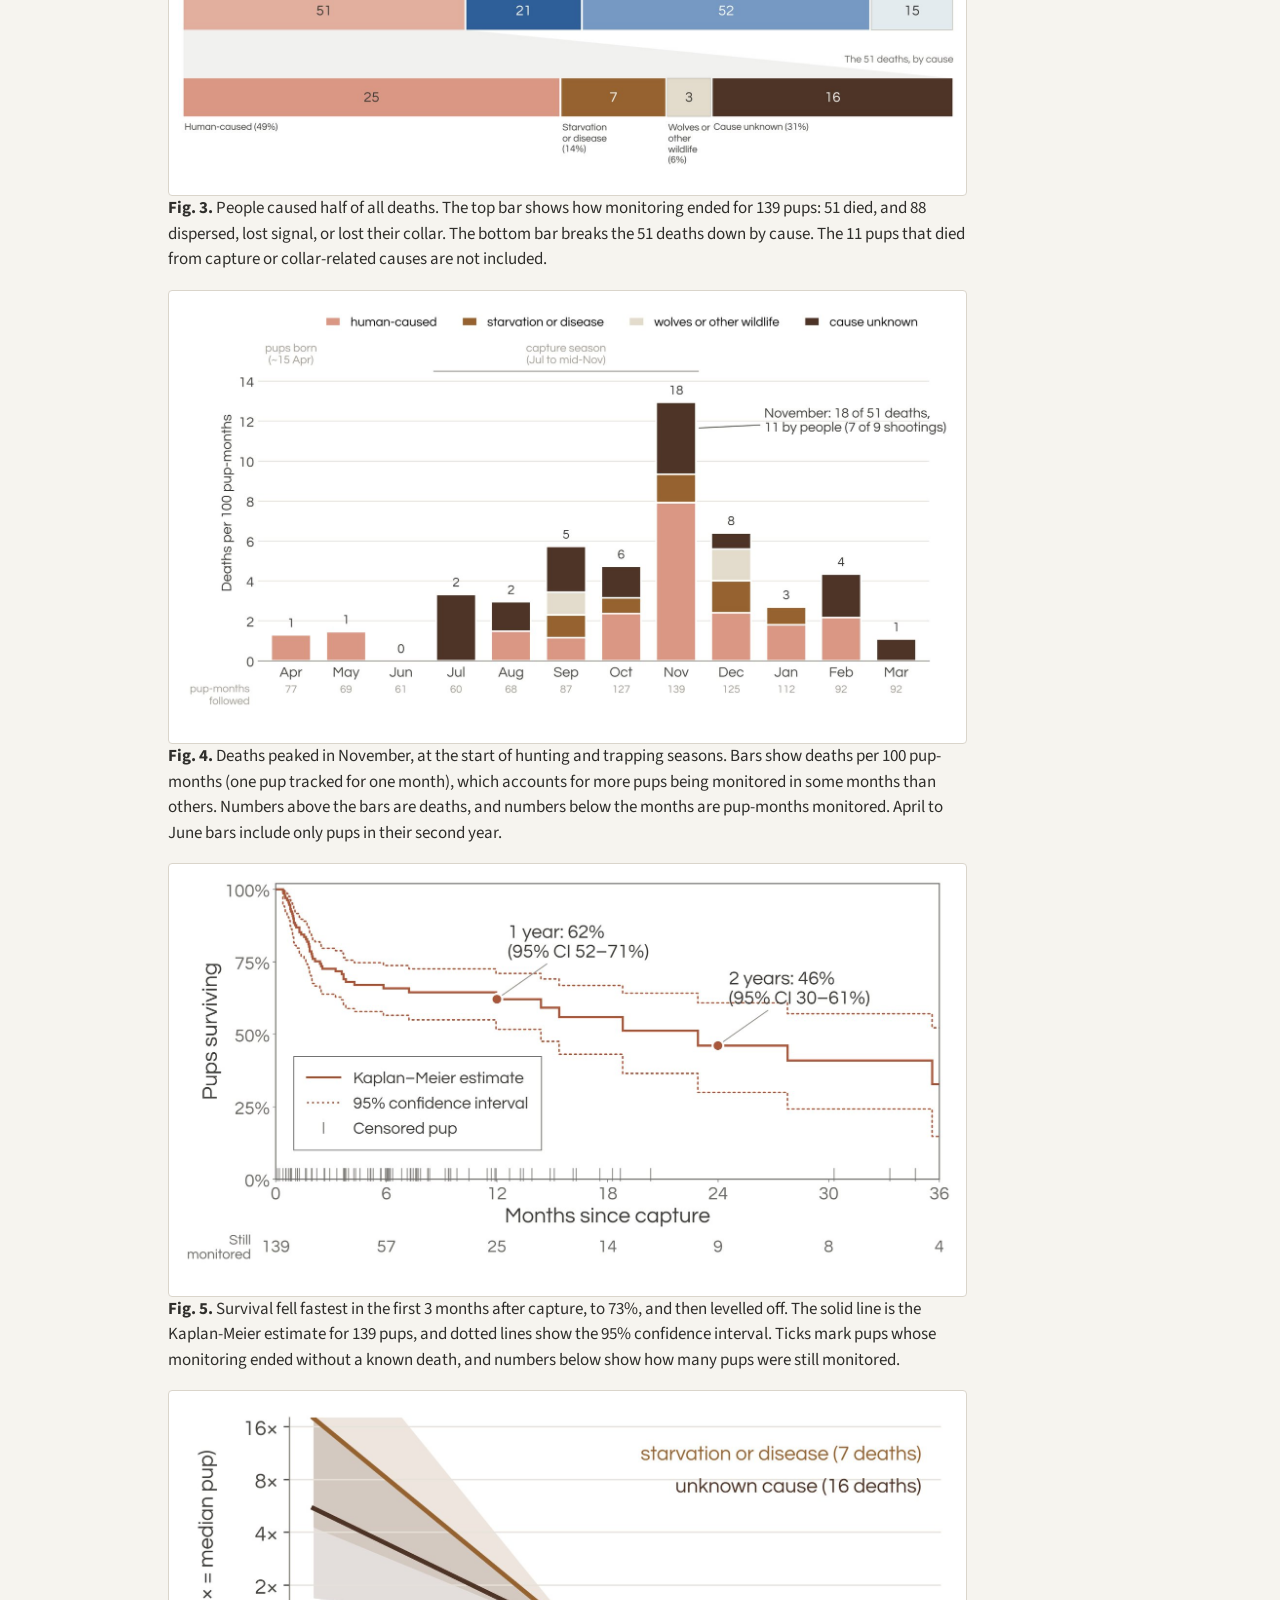
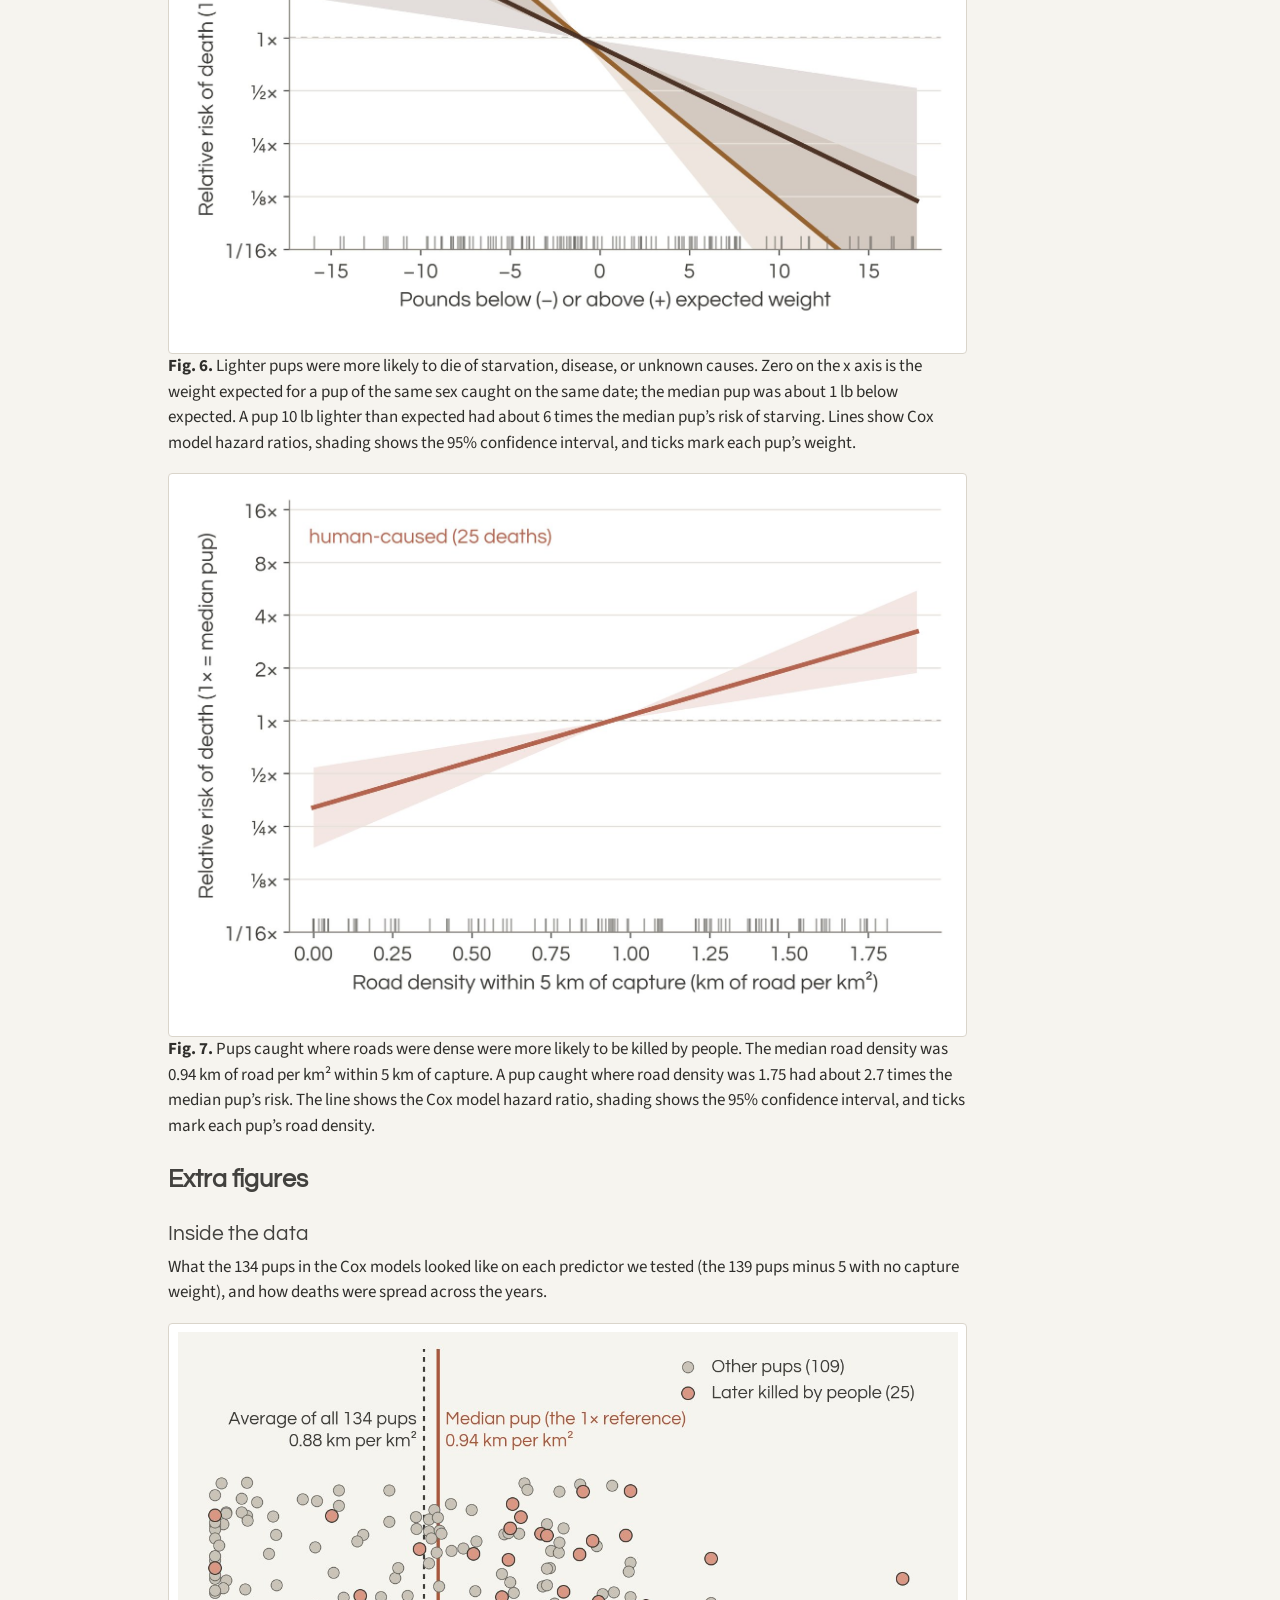
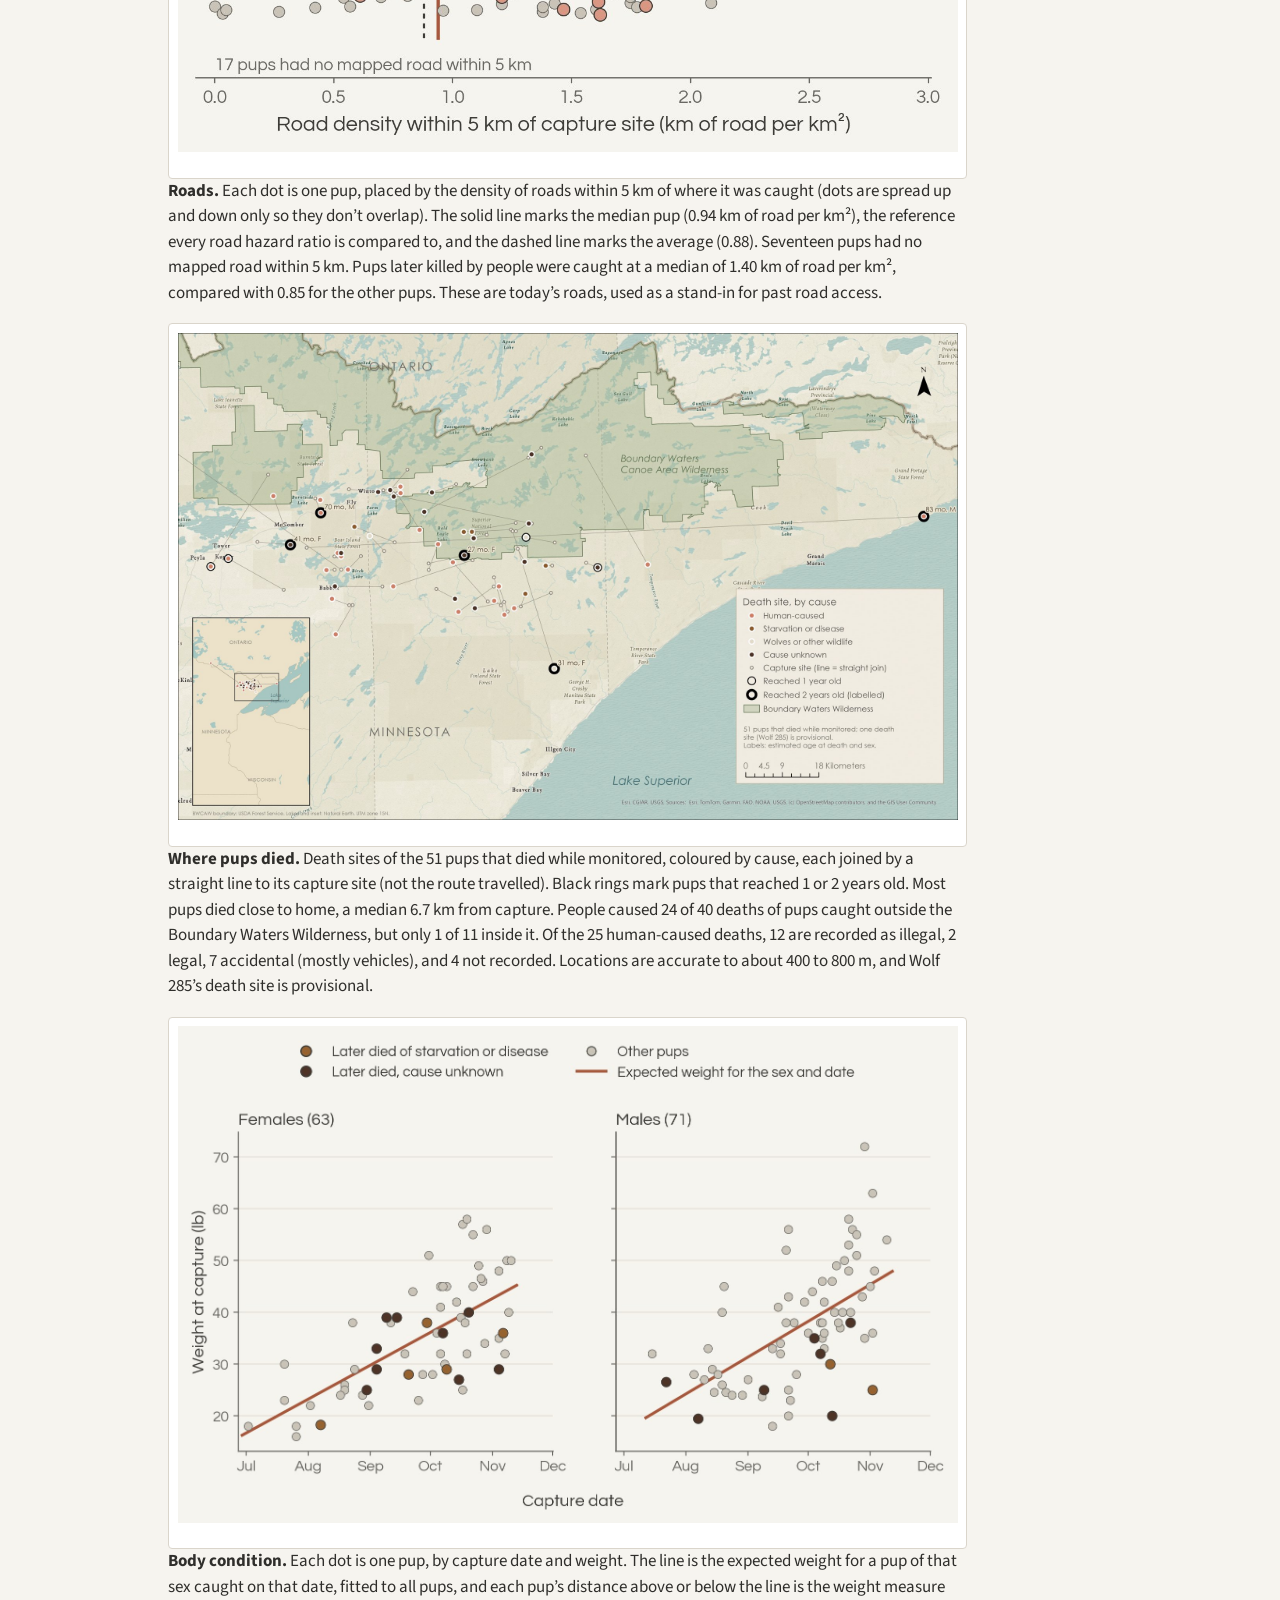
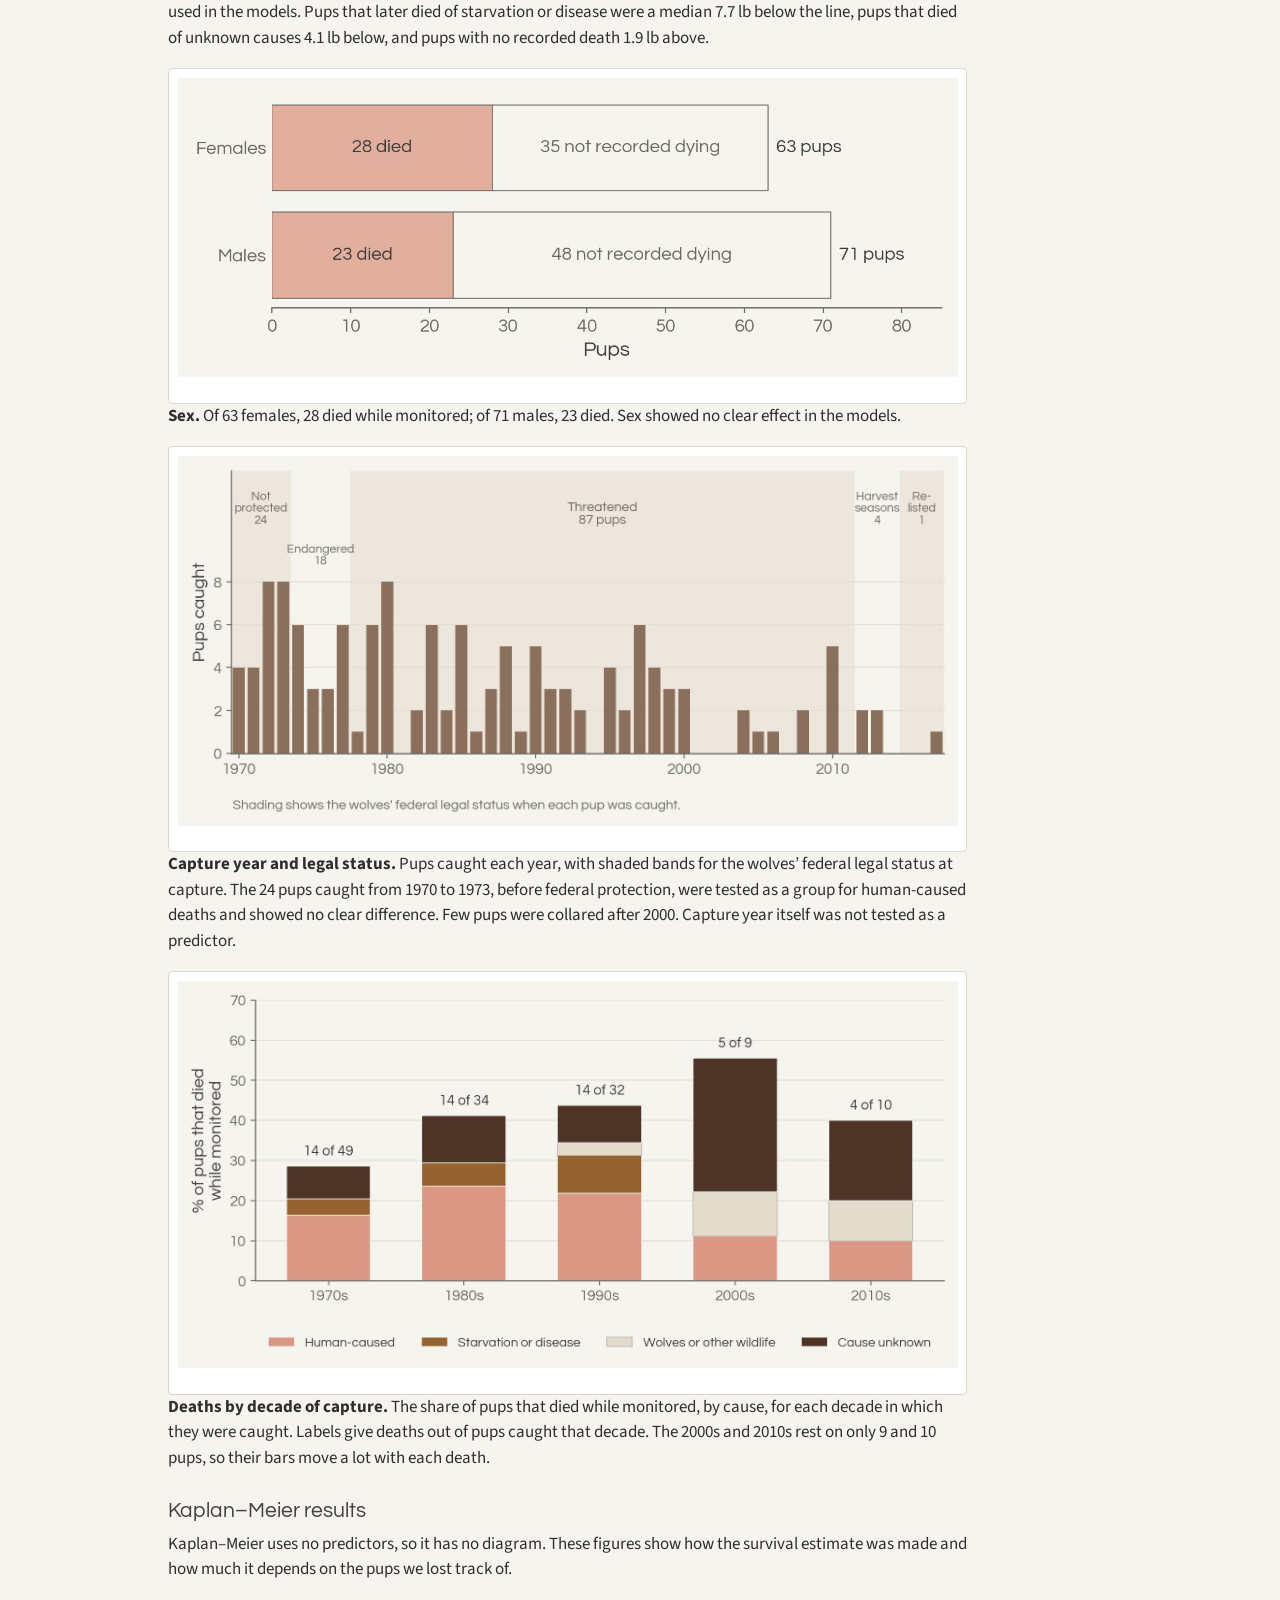
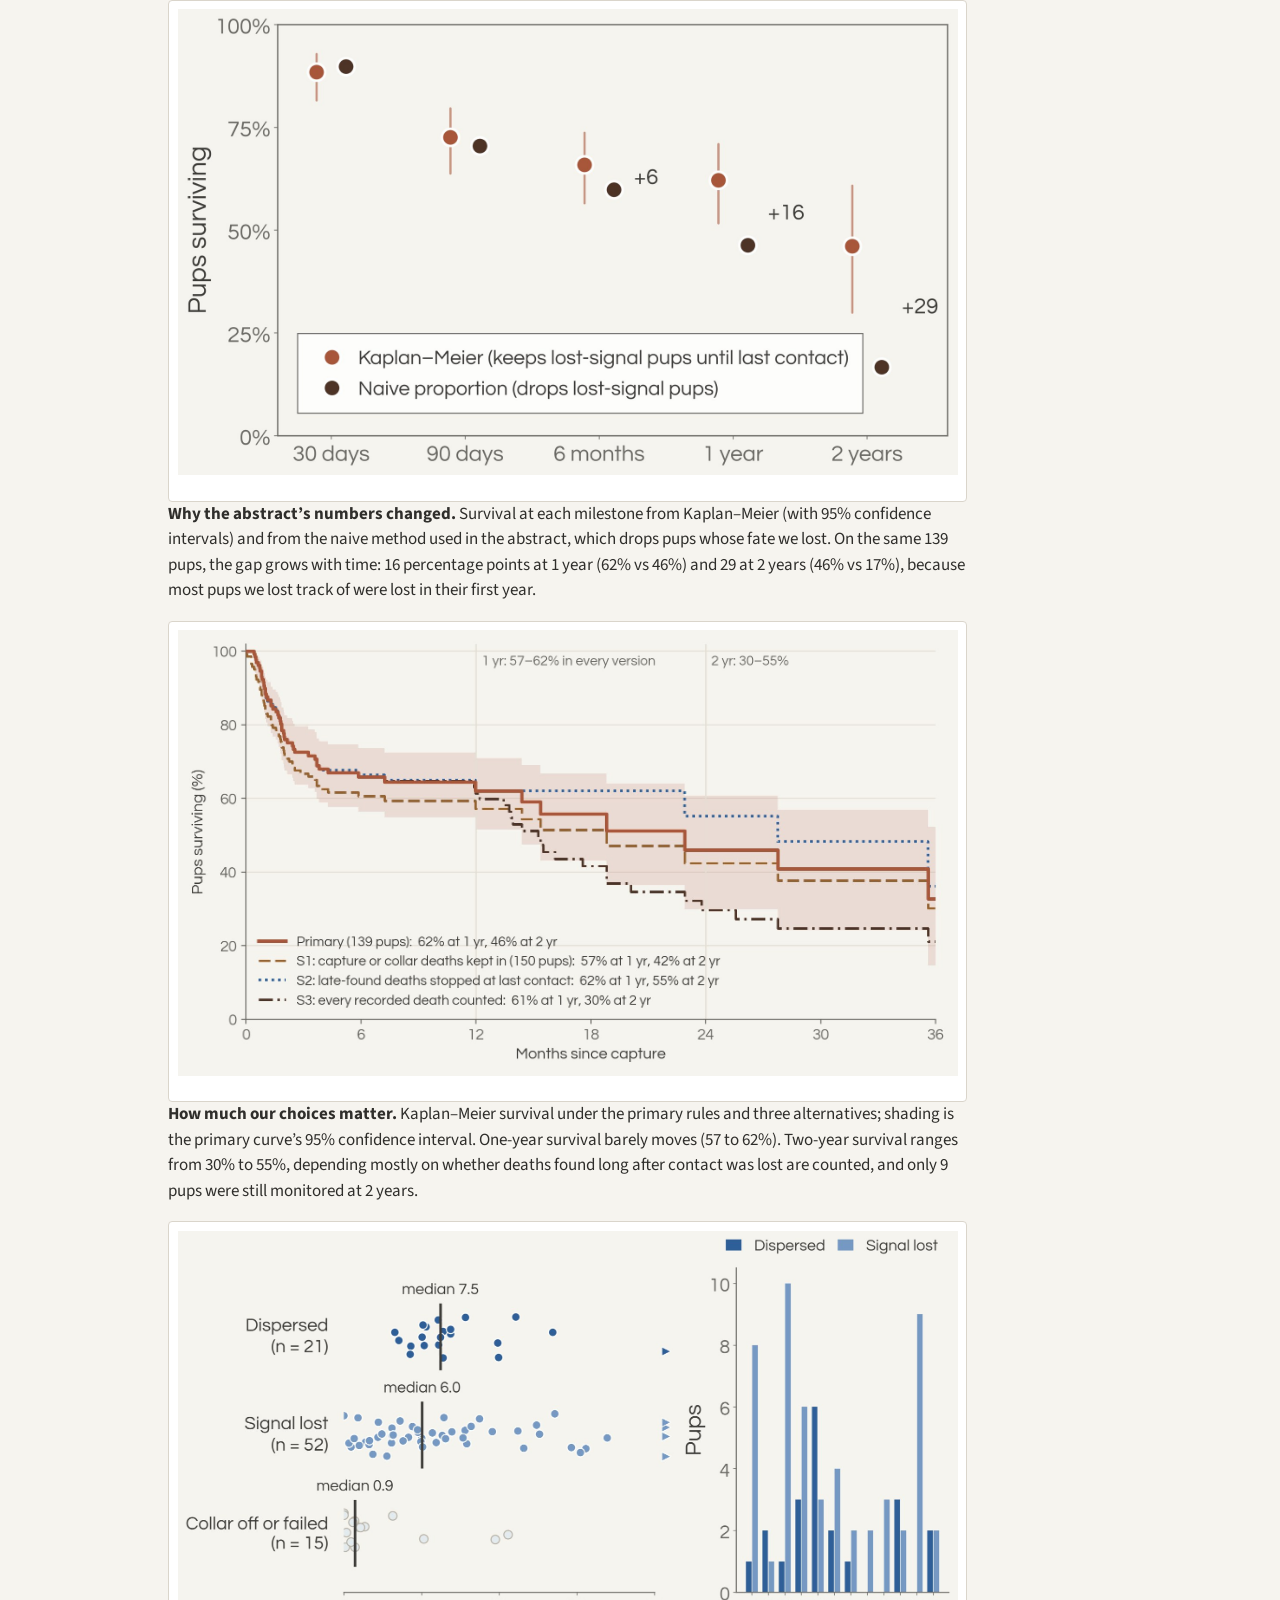
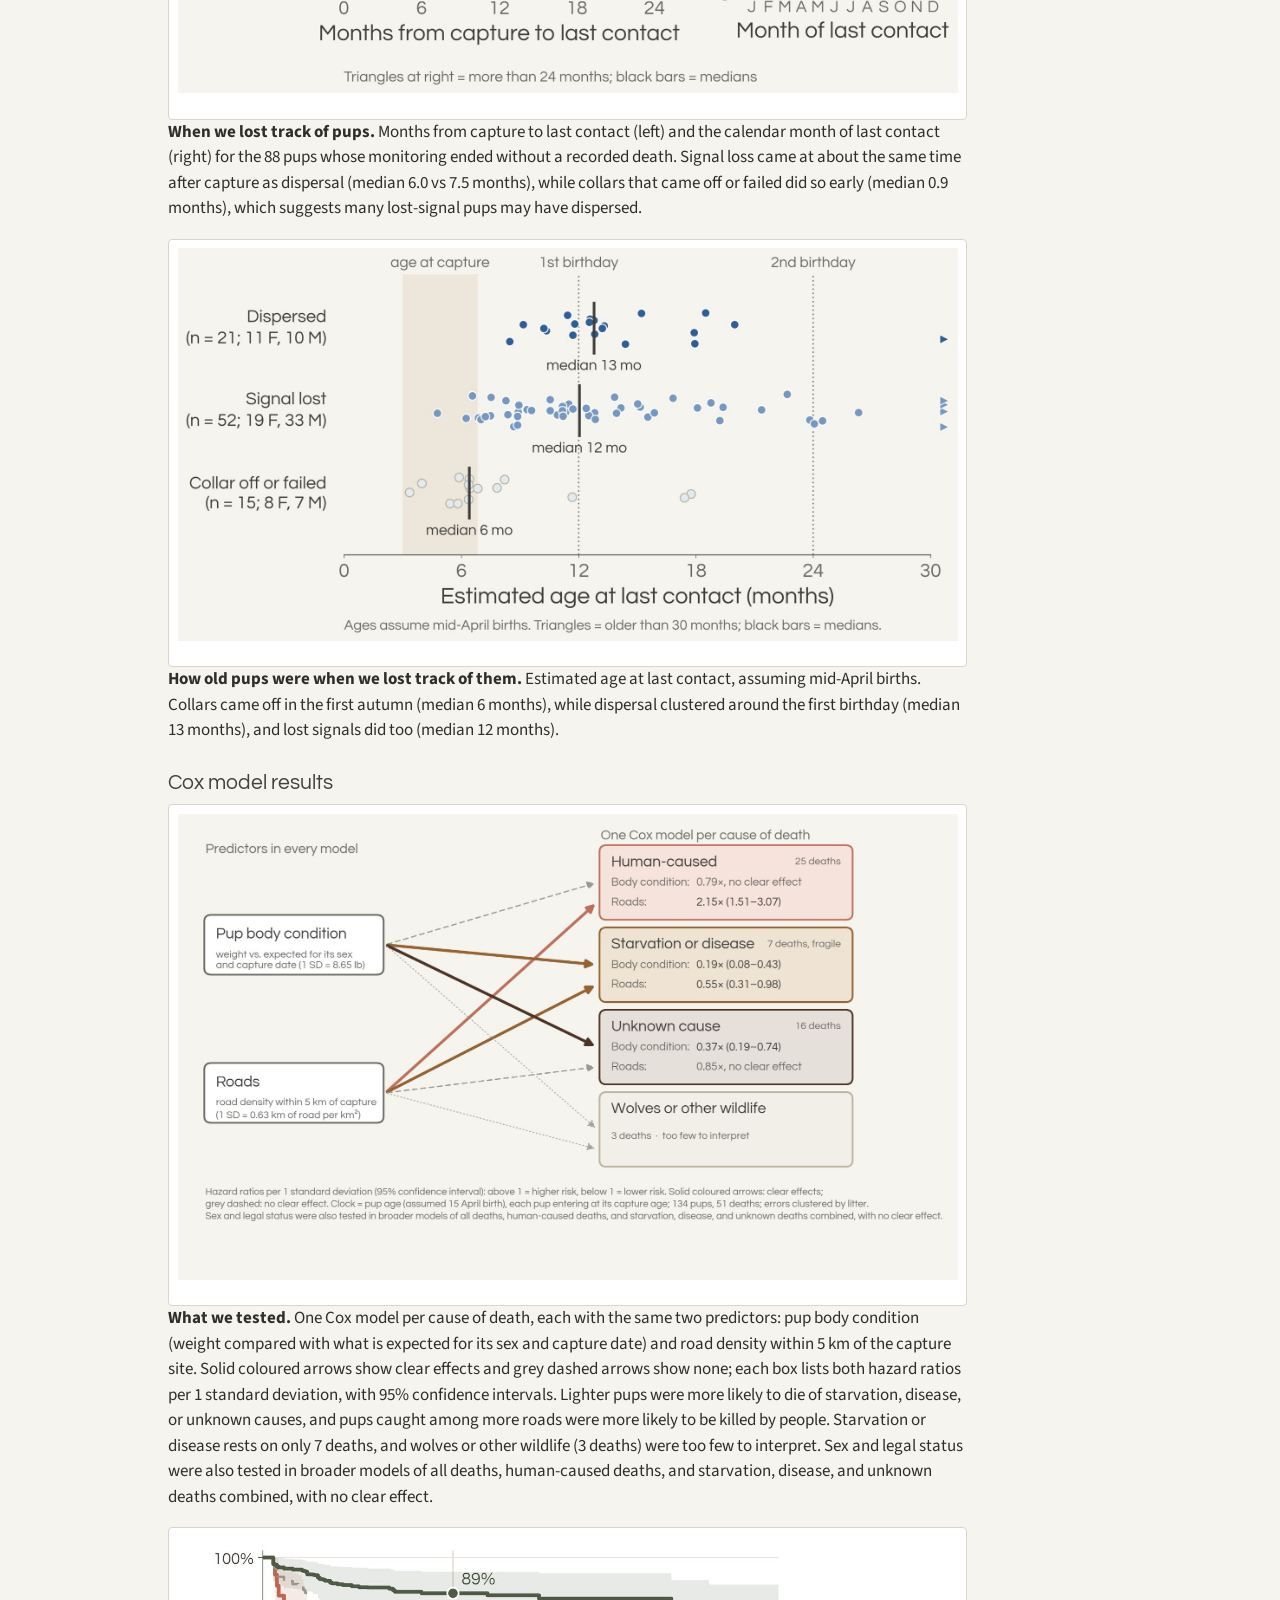
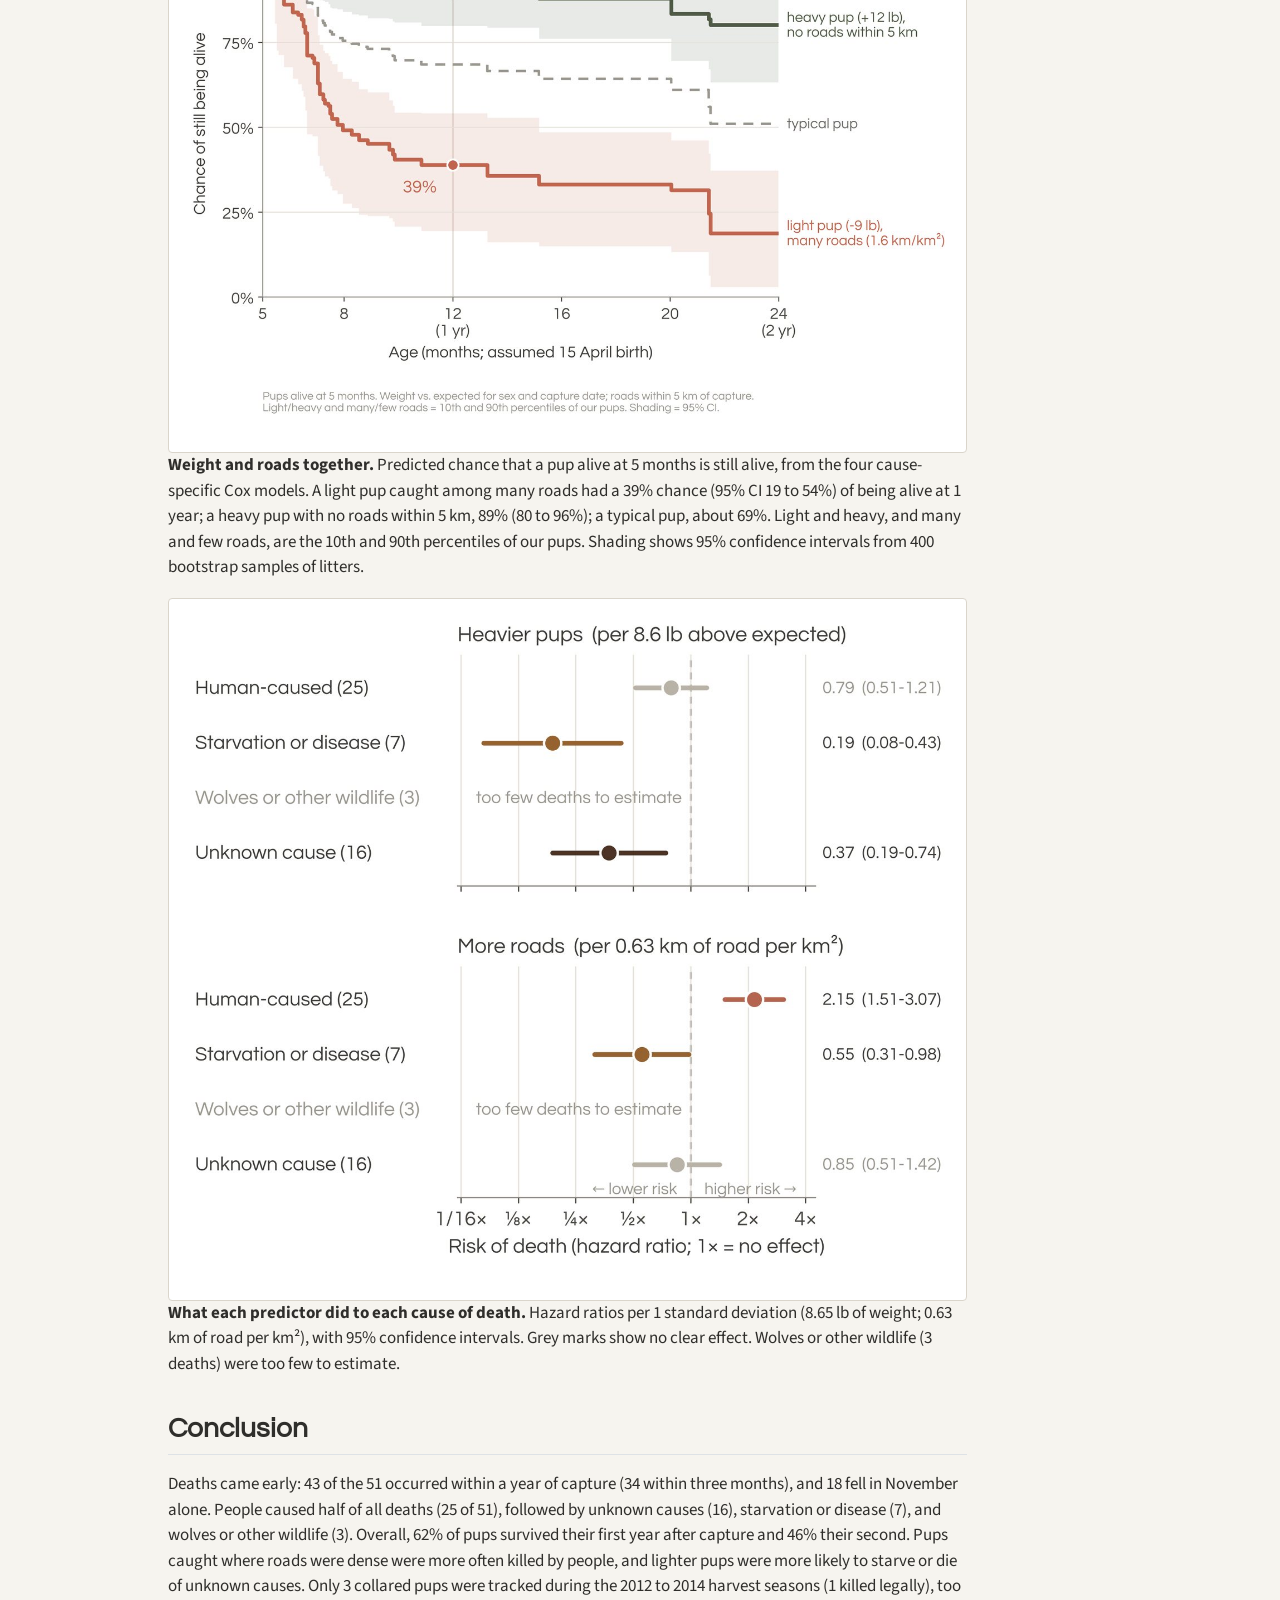
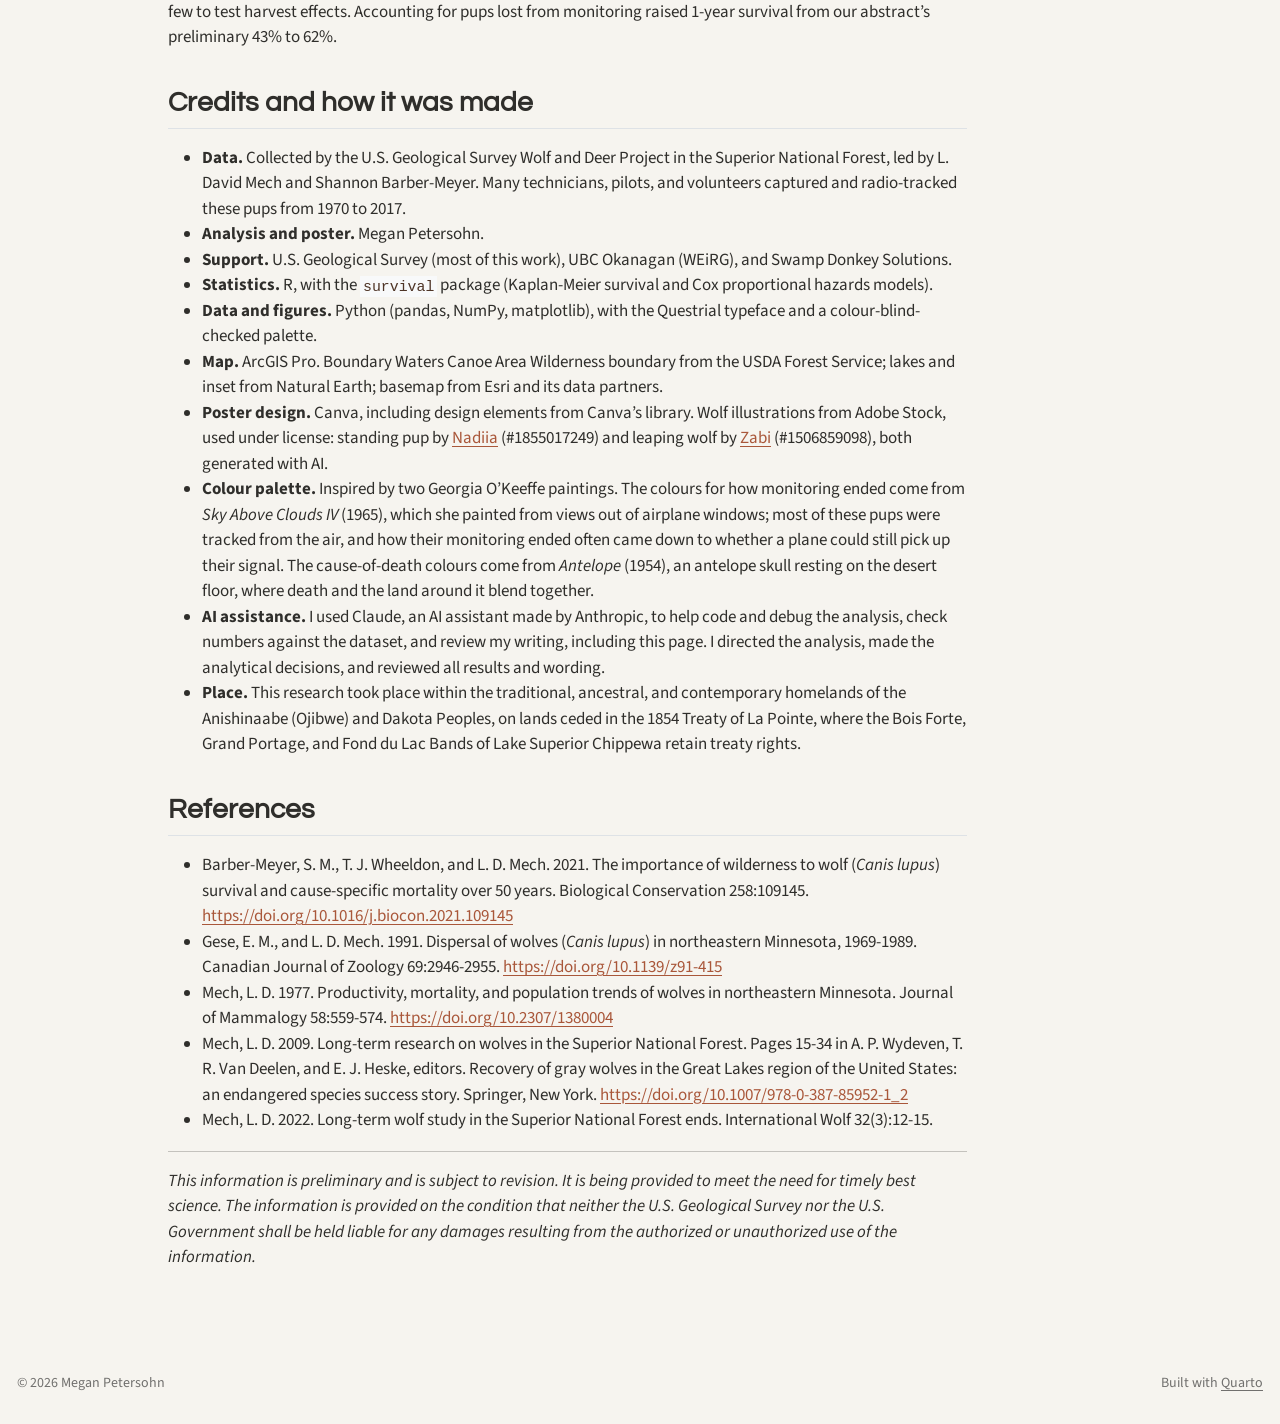
==== commit 40a1f4a9: "Remove Next steps from pup page conclusion" ====
--- a/docs/projects/snf-wolf-pups/index.html
+++ b/docs/projects/snf-wolf-pups/index.html
@@ -348,7 +348,6 @@
 <section id="conclusion" class="level2">
 <h2 class="anchored" data-anchor-id="conclusion">Conclusion</h2>
 <p>Deaths came early: 43 of the 51 occurred within a year of capture (34 within three months), and 18 fell in November alone. People caused half of all deaths (25 of 51), followed by unknown causes (16), starvation or disease (7), and wolves or other wildlife (3). Overall, 62% of pups survived their first year after capture and 46% their second. Pups caught where roads were dense were more often killed by people, and lighter pups were more likely to starve or die of unknown causes. Only 3 collared pups were tracked during the 2012 to 2014 harvest seasons (1 killed legally), too few to test harvest effects. Accounting for pups lost from monitoring raised 1-year survival from our abstract’s preliminary 43% to 62%.</p>
-<p><strong>Next steps.</strong> Test whether deer abundance and winter severity explain year-to-year differences in pup survival, and use last known locations to tell dispersers from deaths among the 52 pups whose signal was lost, sharpening survival estimates. A manuscript is in preparation.</p>
 </section>
 <section id="credits-and-how-it-was-made" class="level2">
 <h2 class="anchored" data-anchor-id="credits-and-how-it-was-made">Credits and how it was made</h2>
